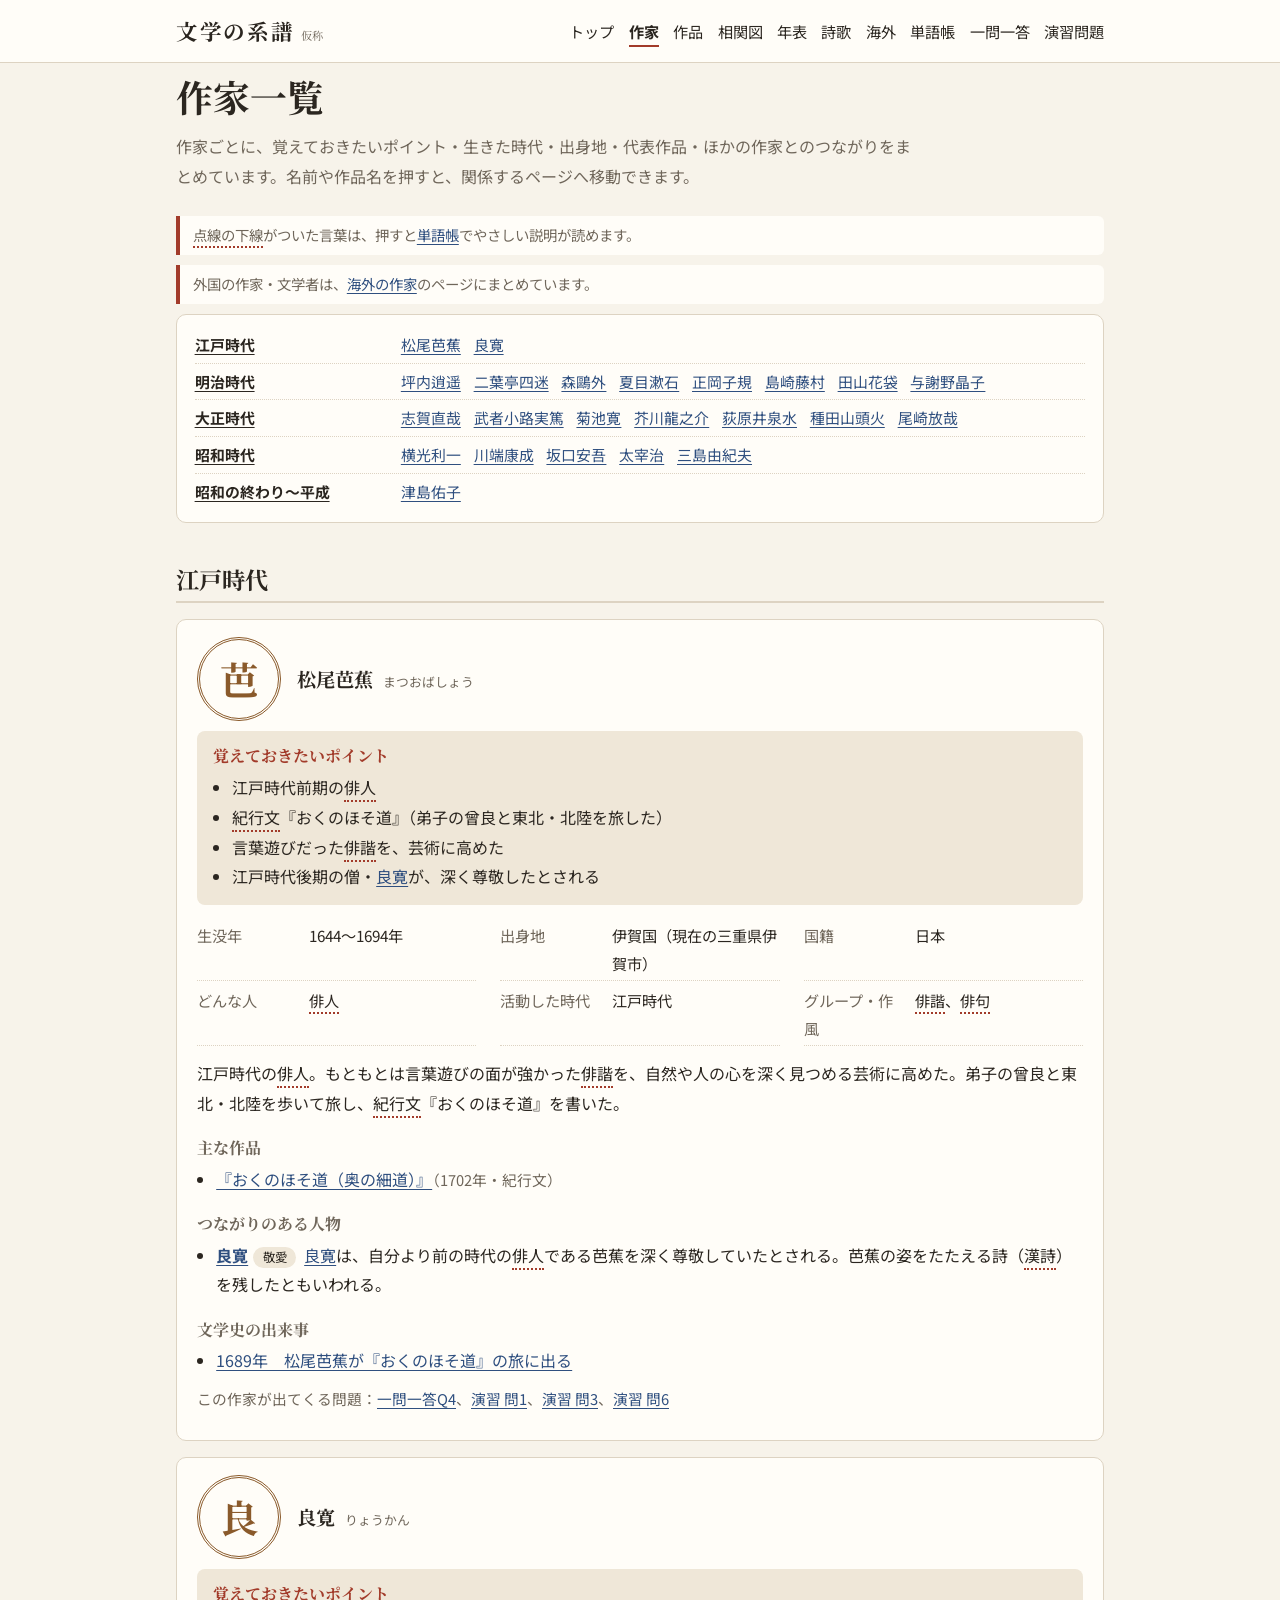
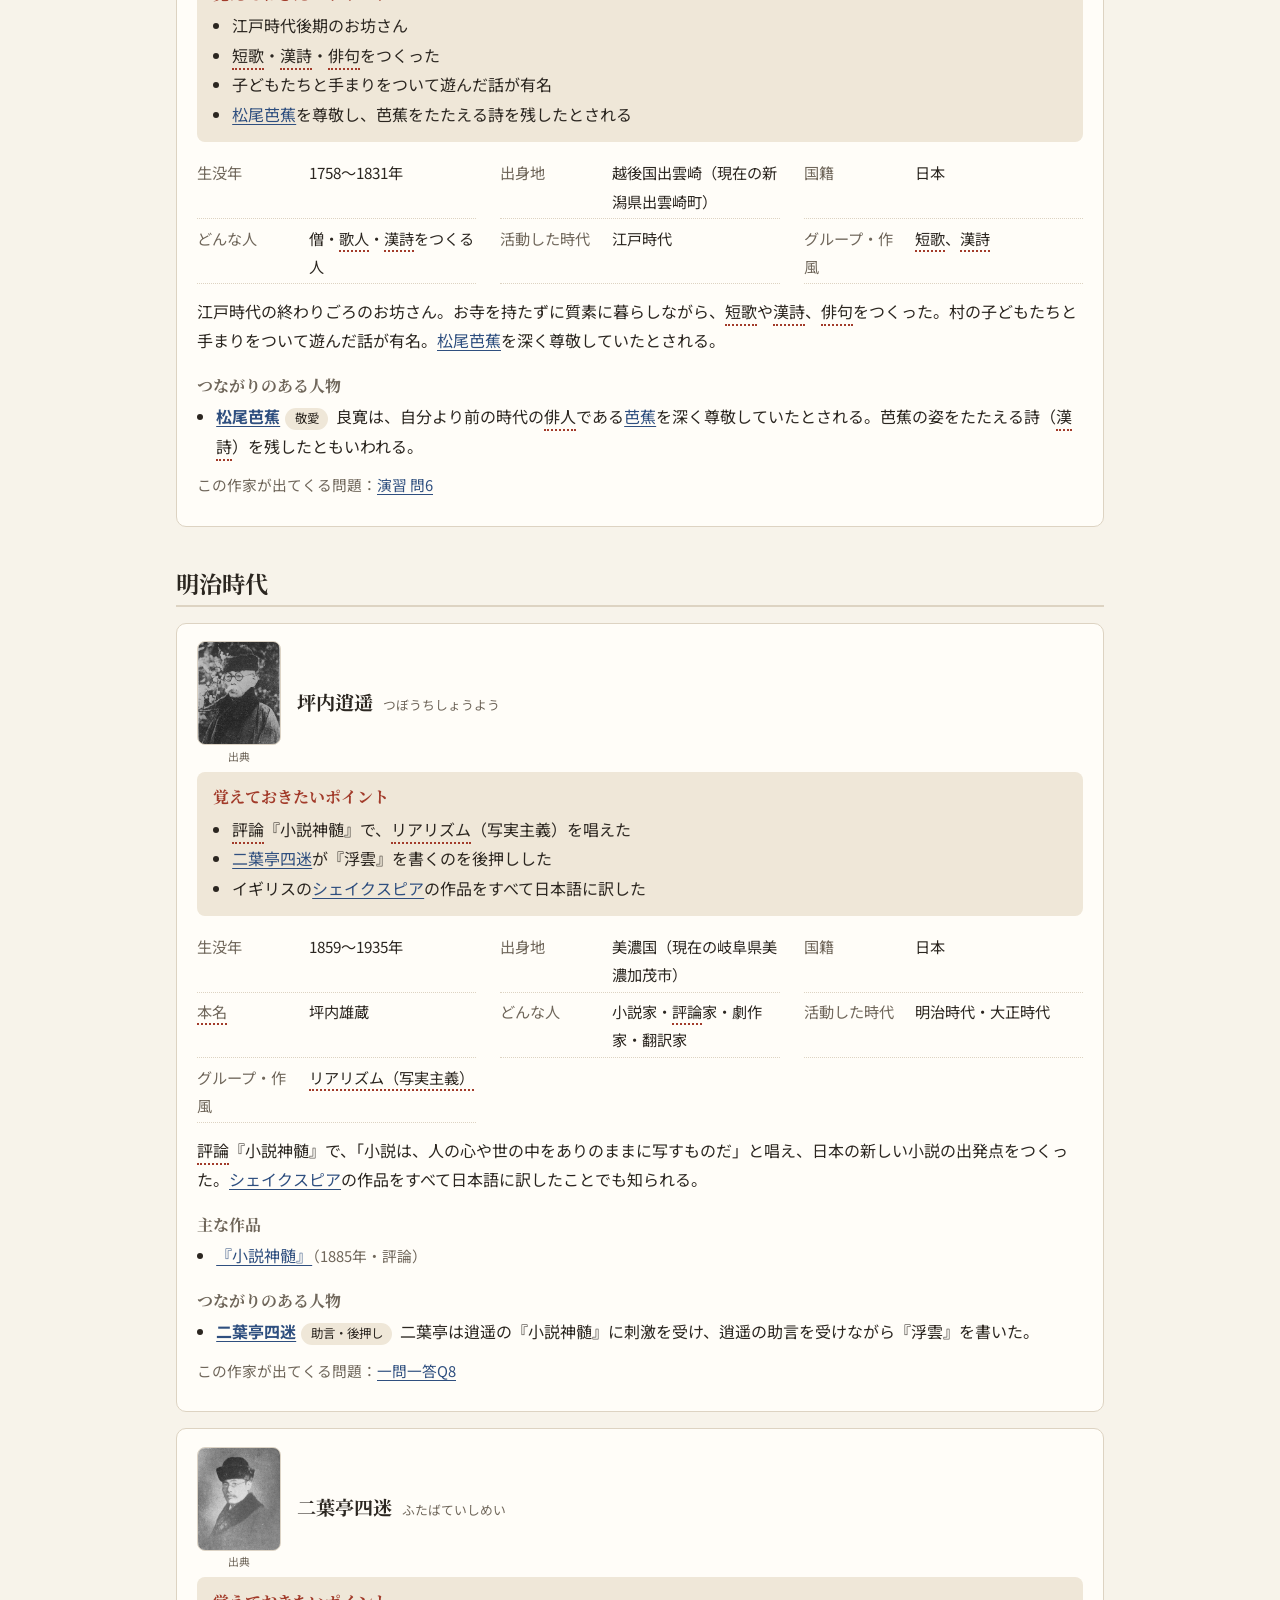
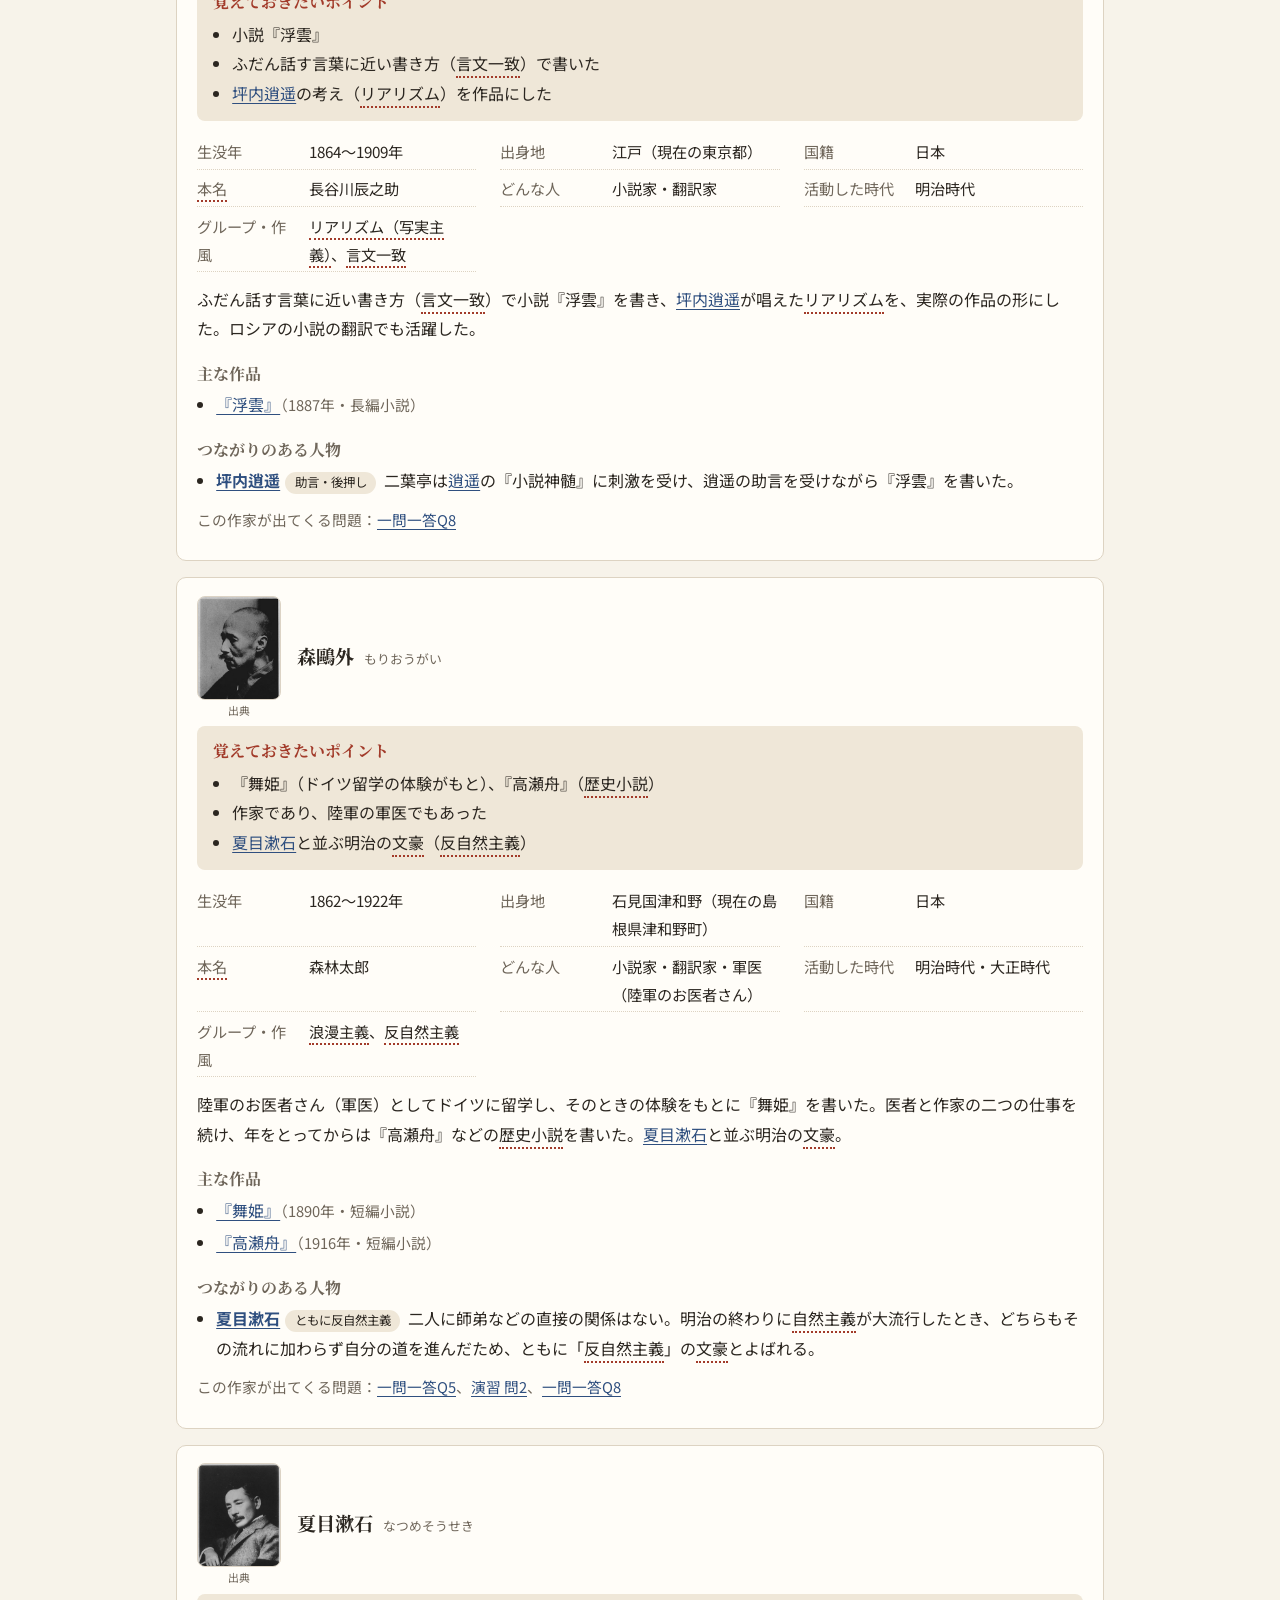
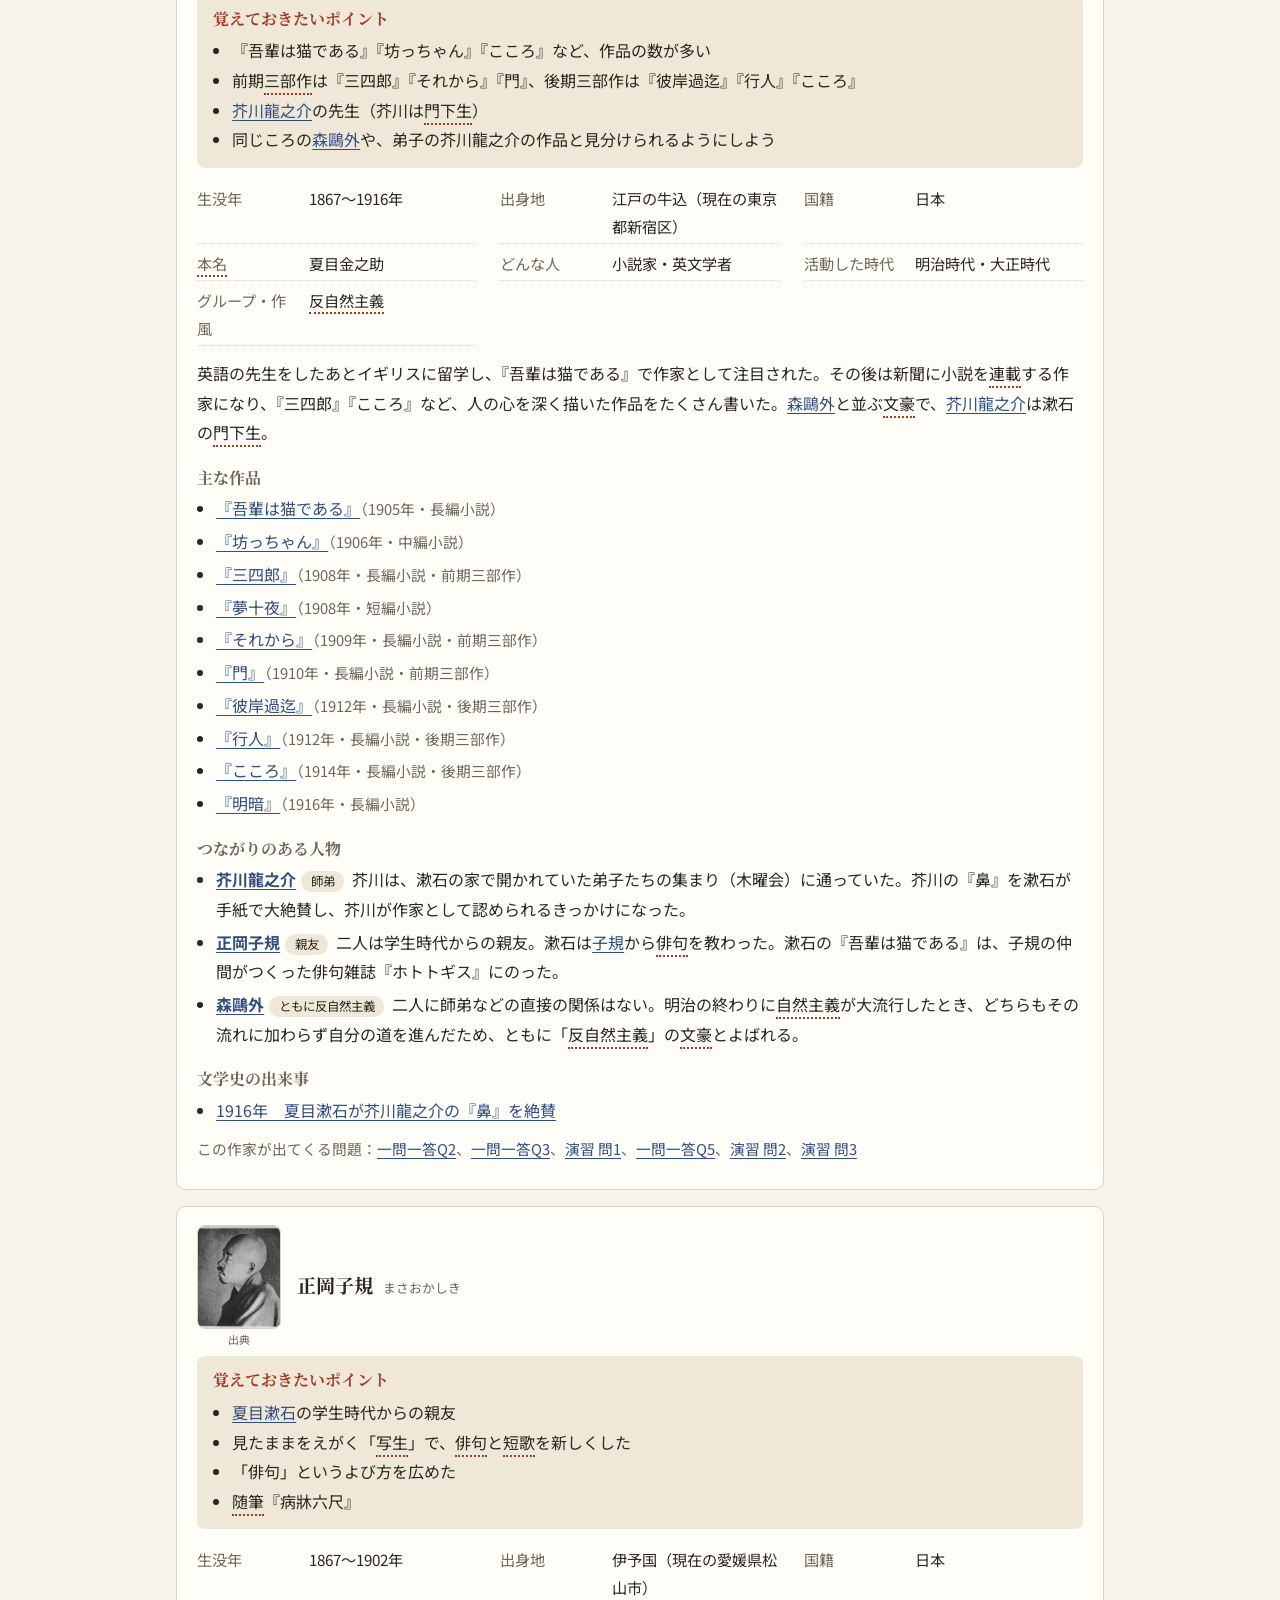
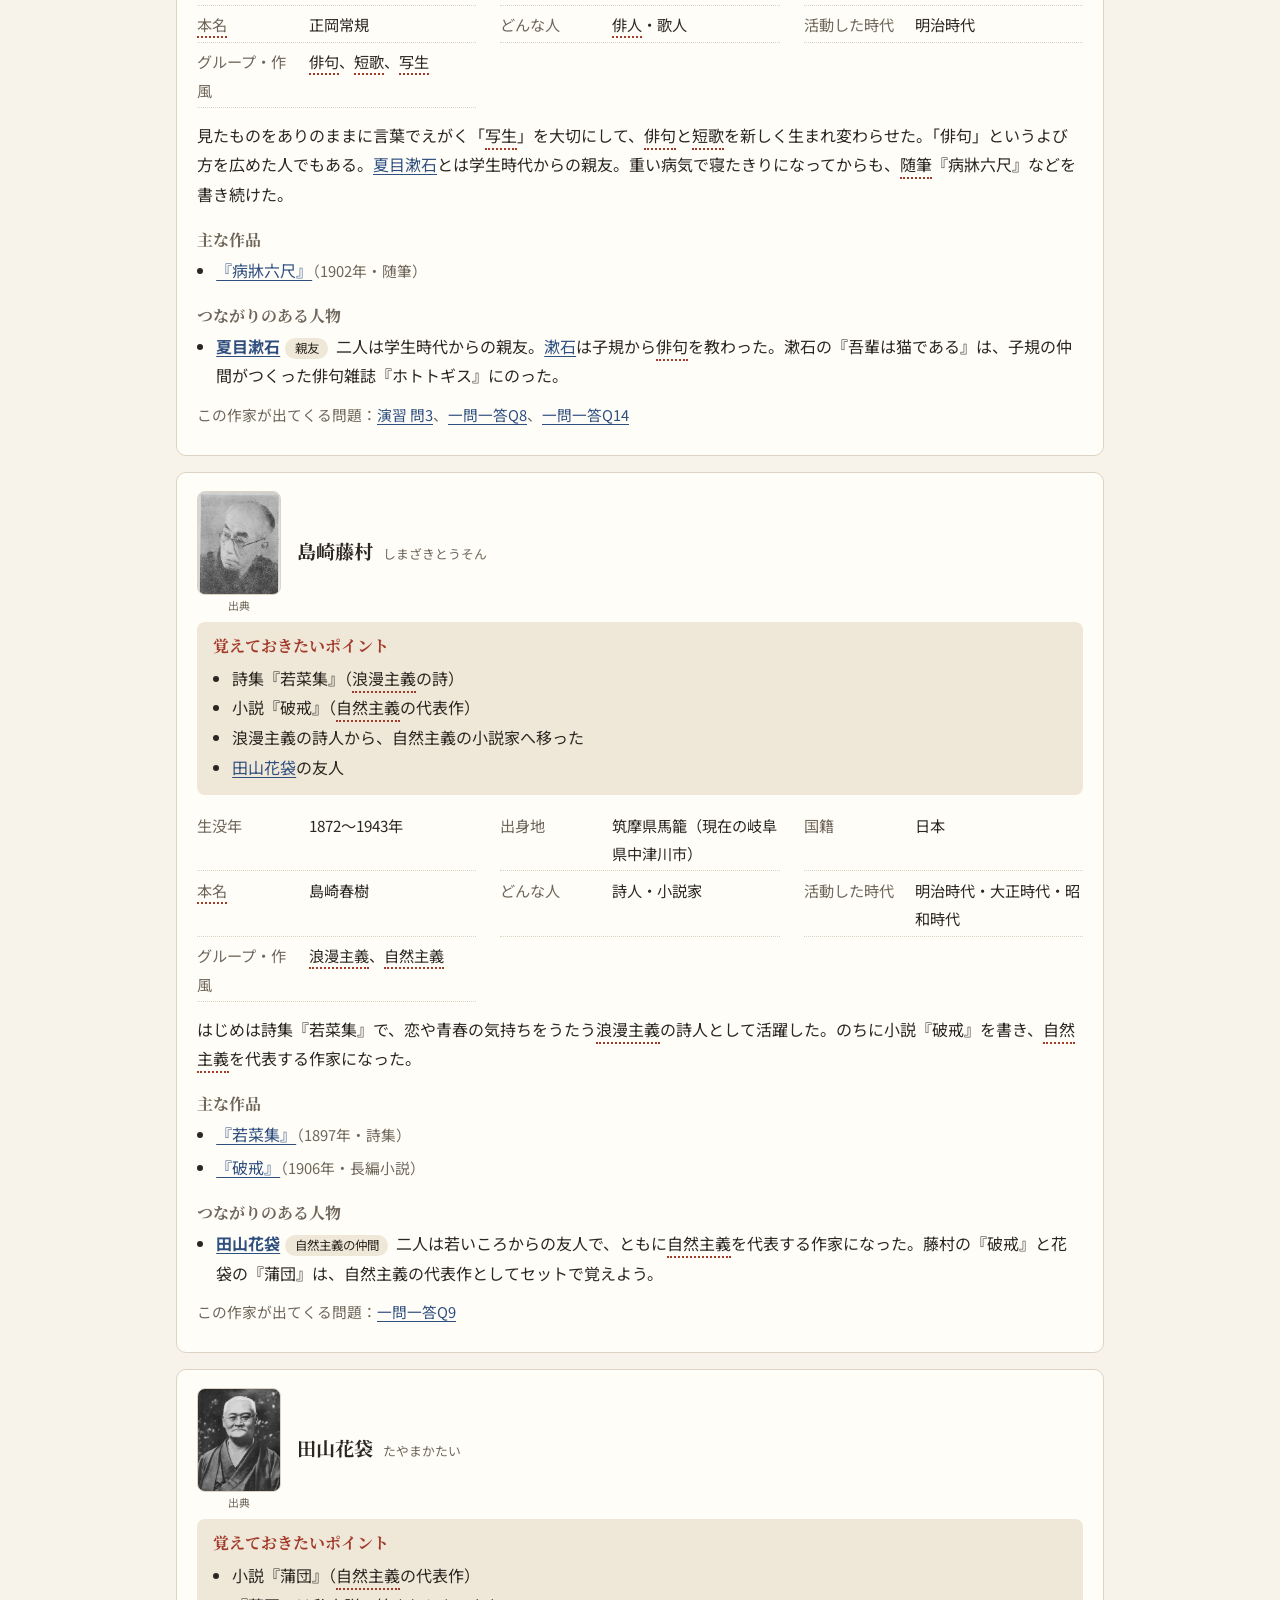
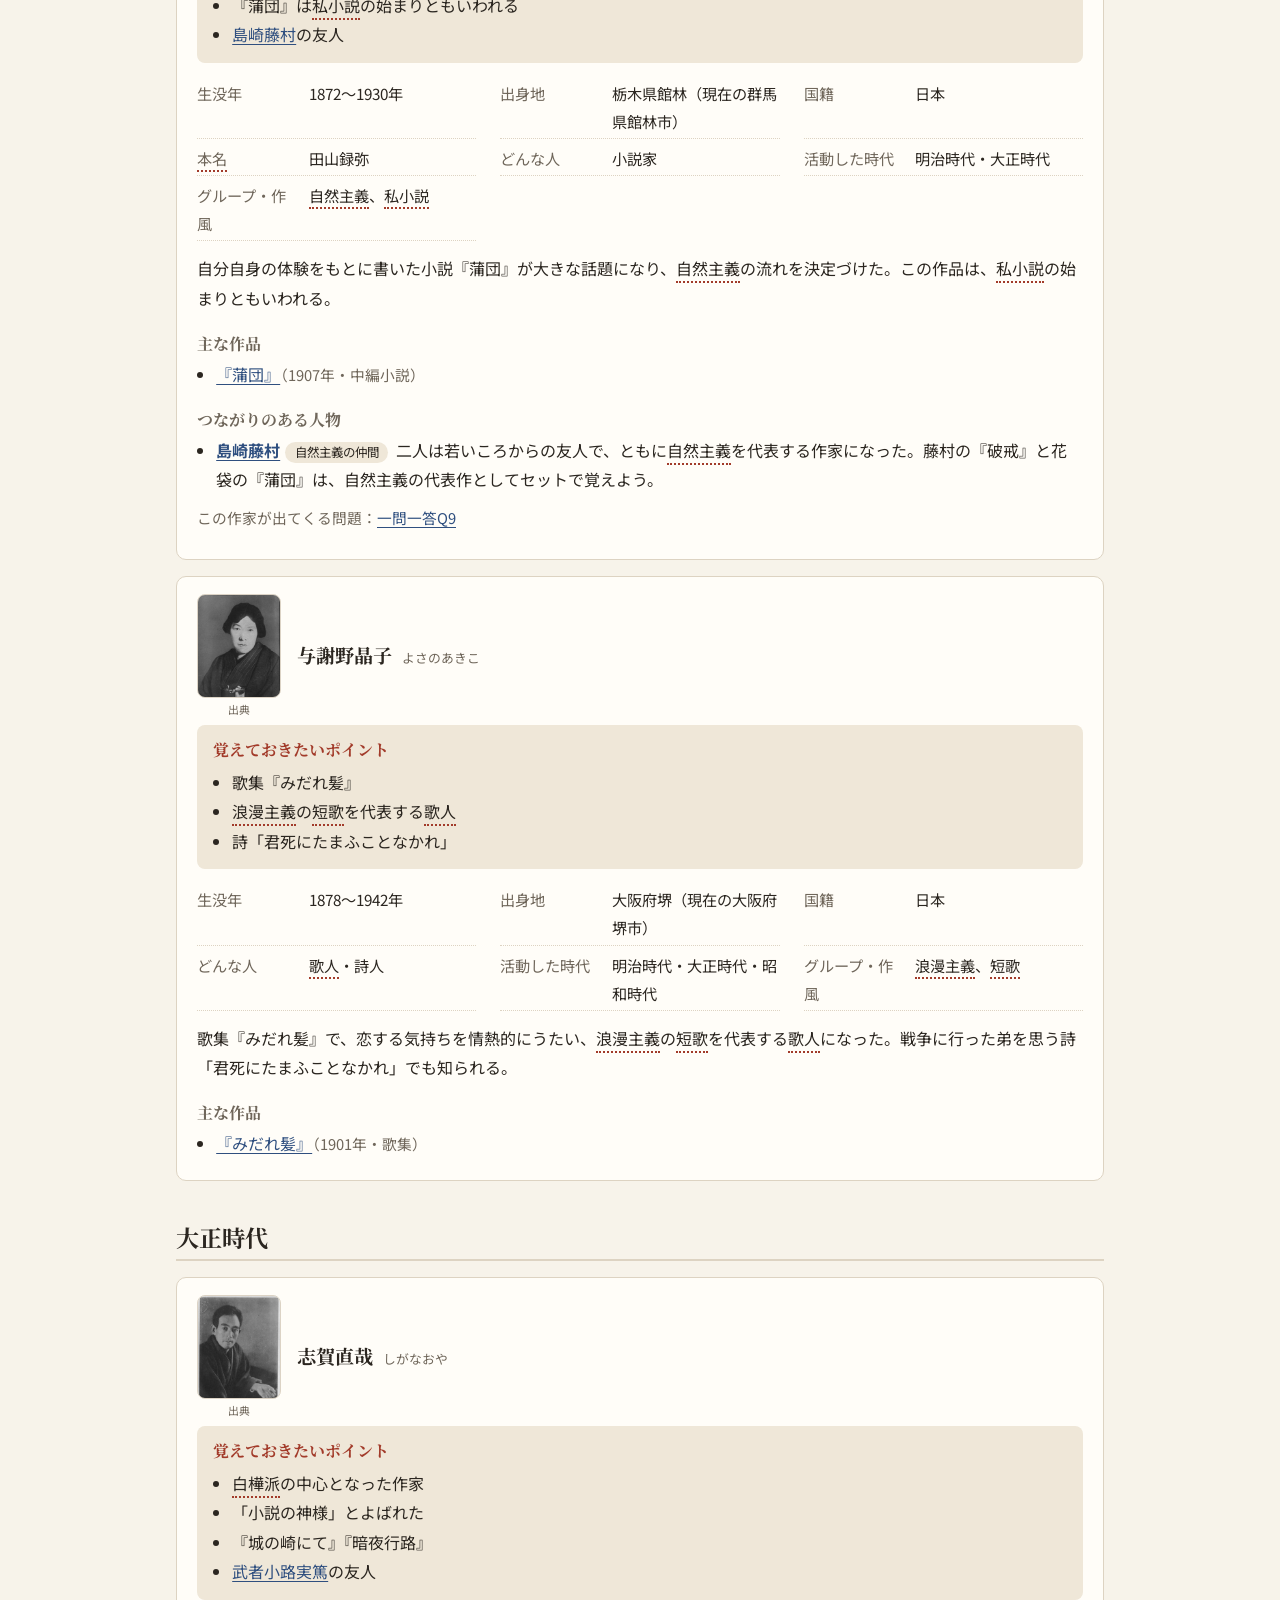
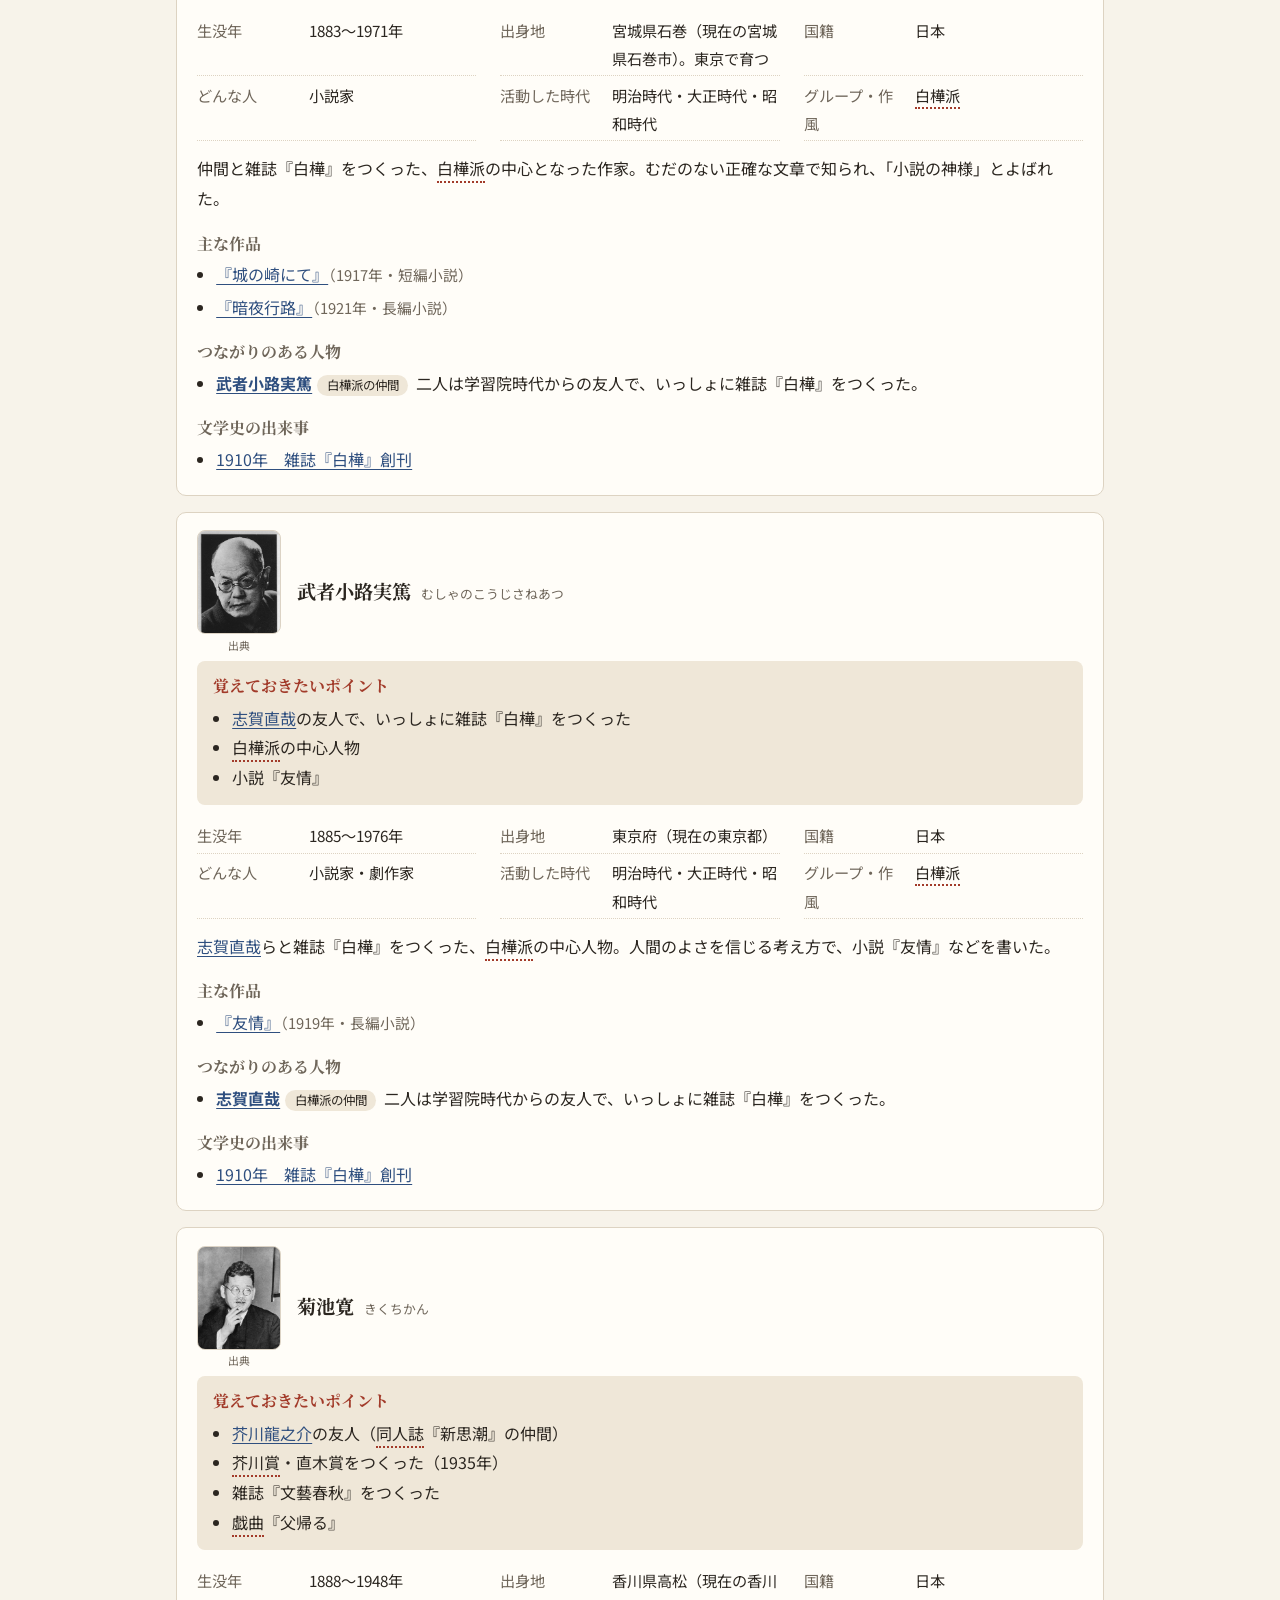
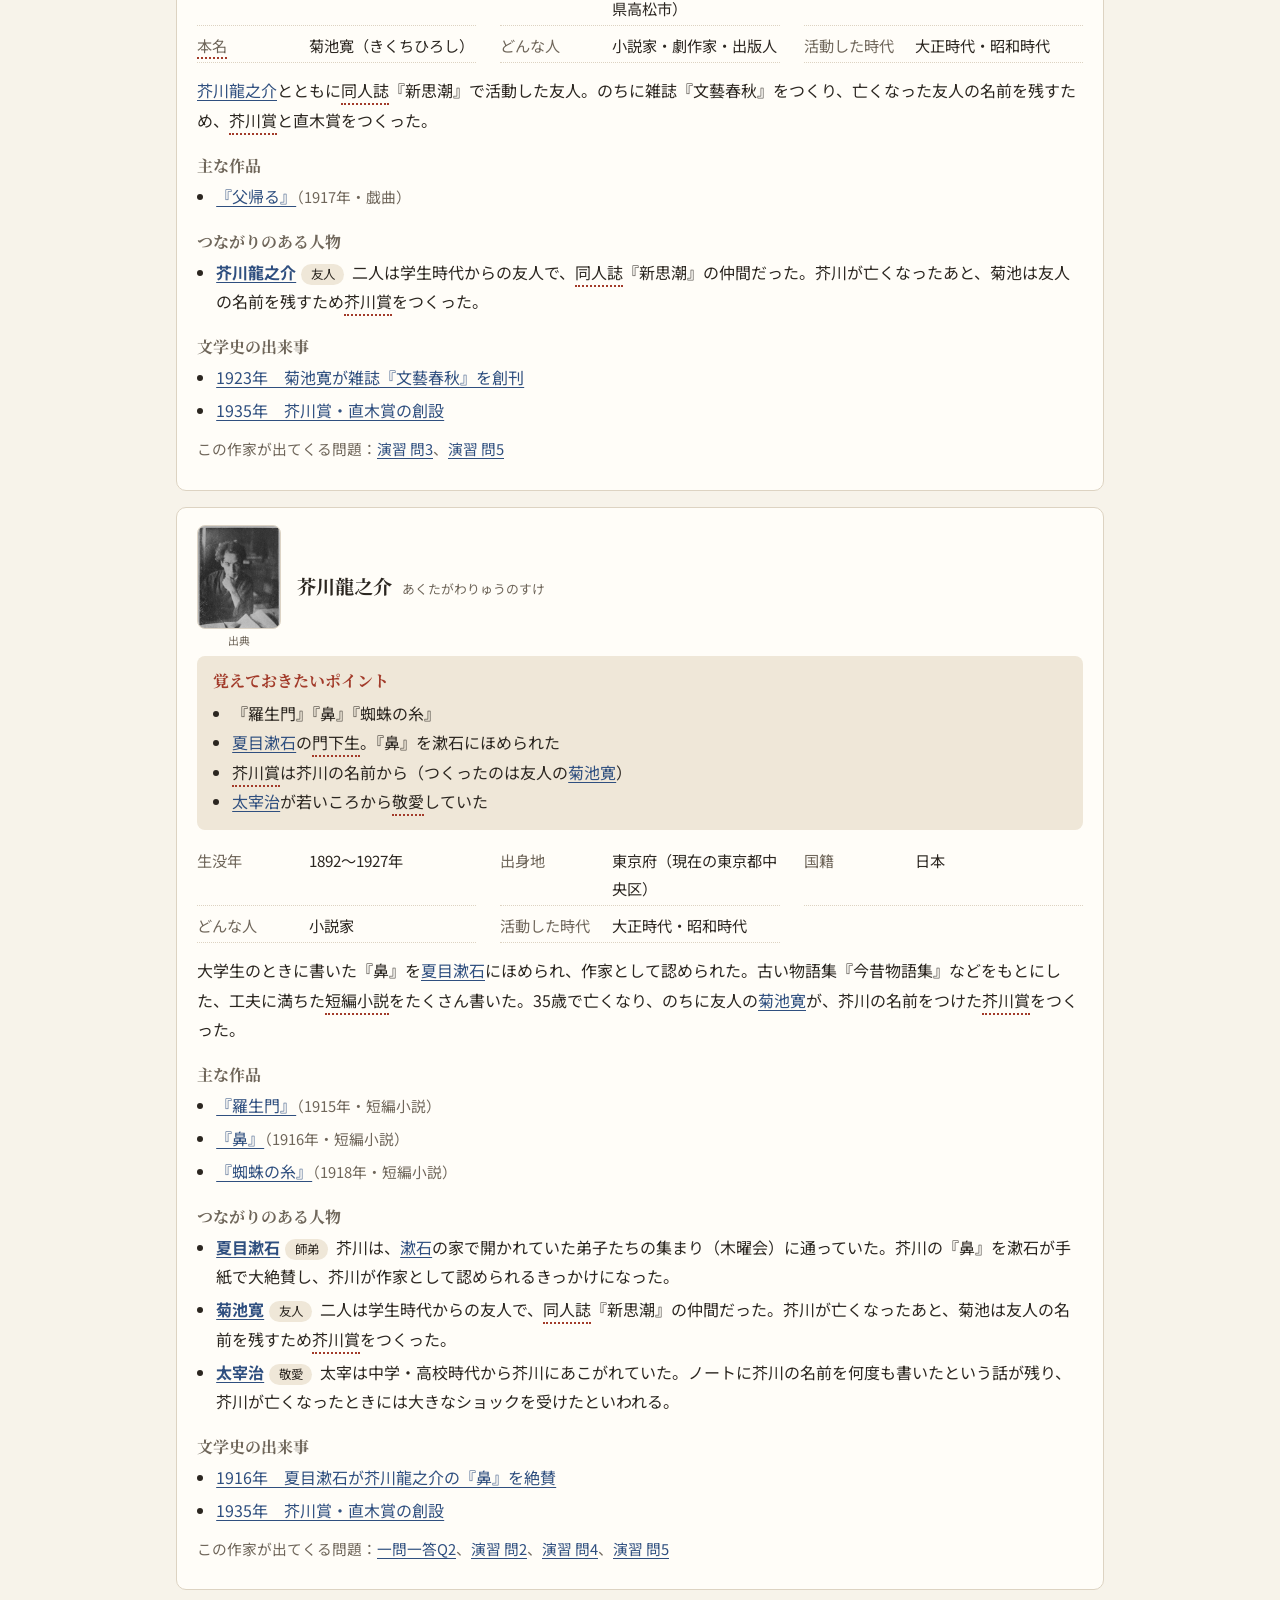
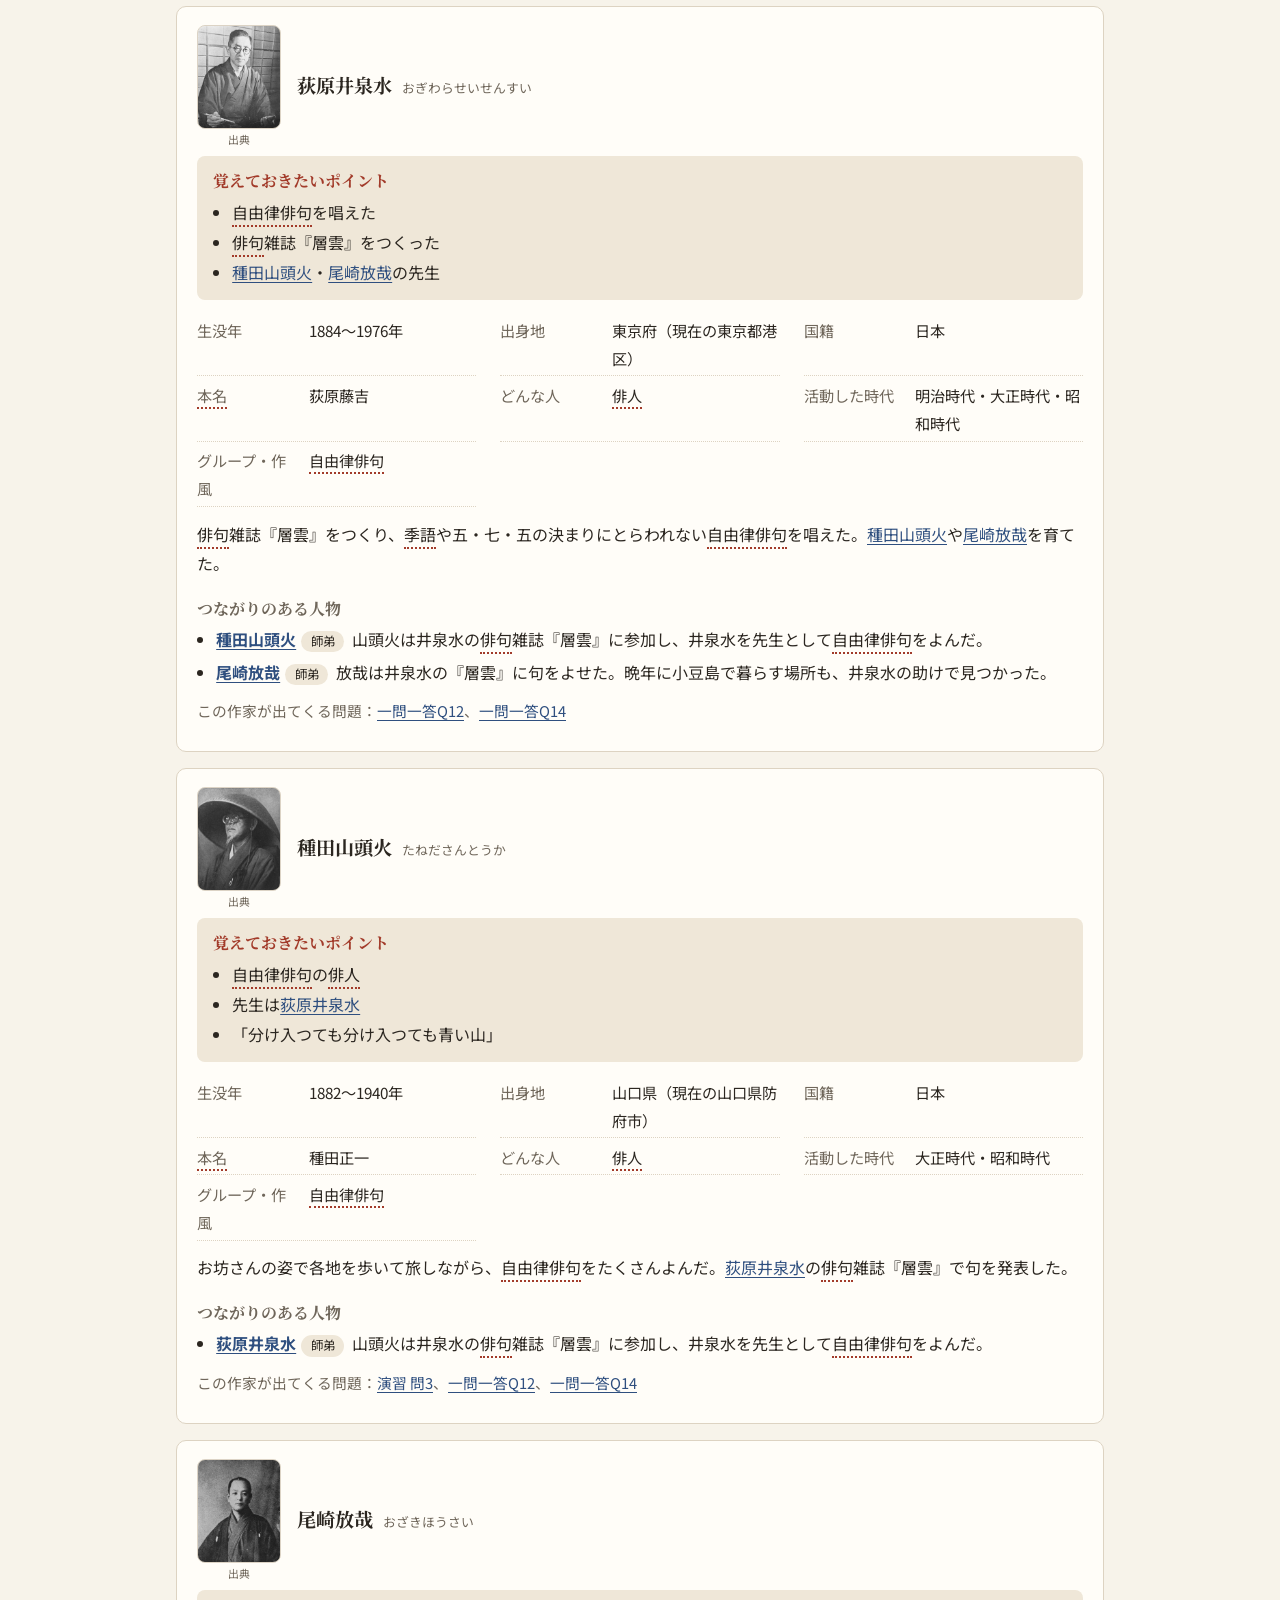
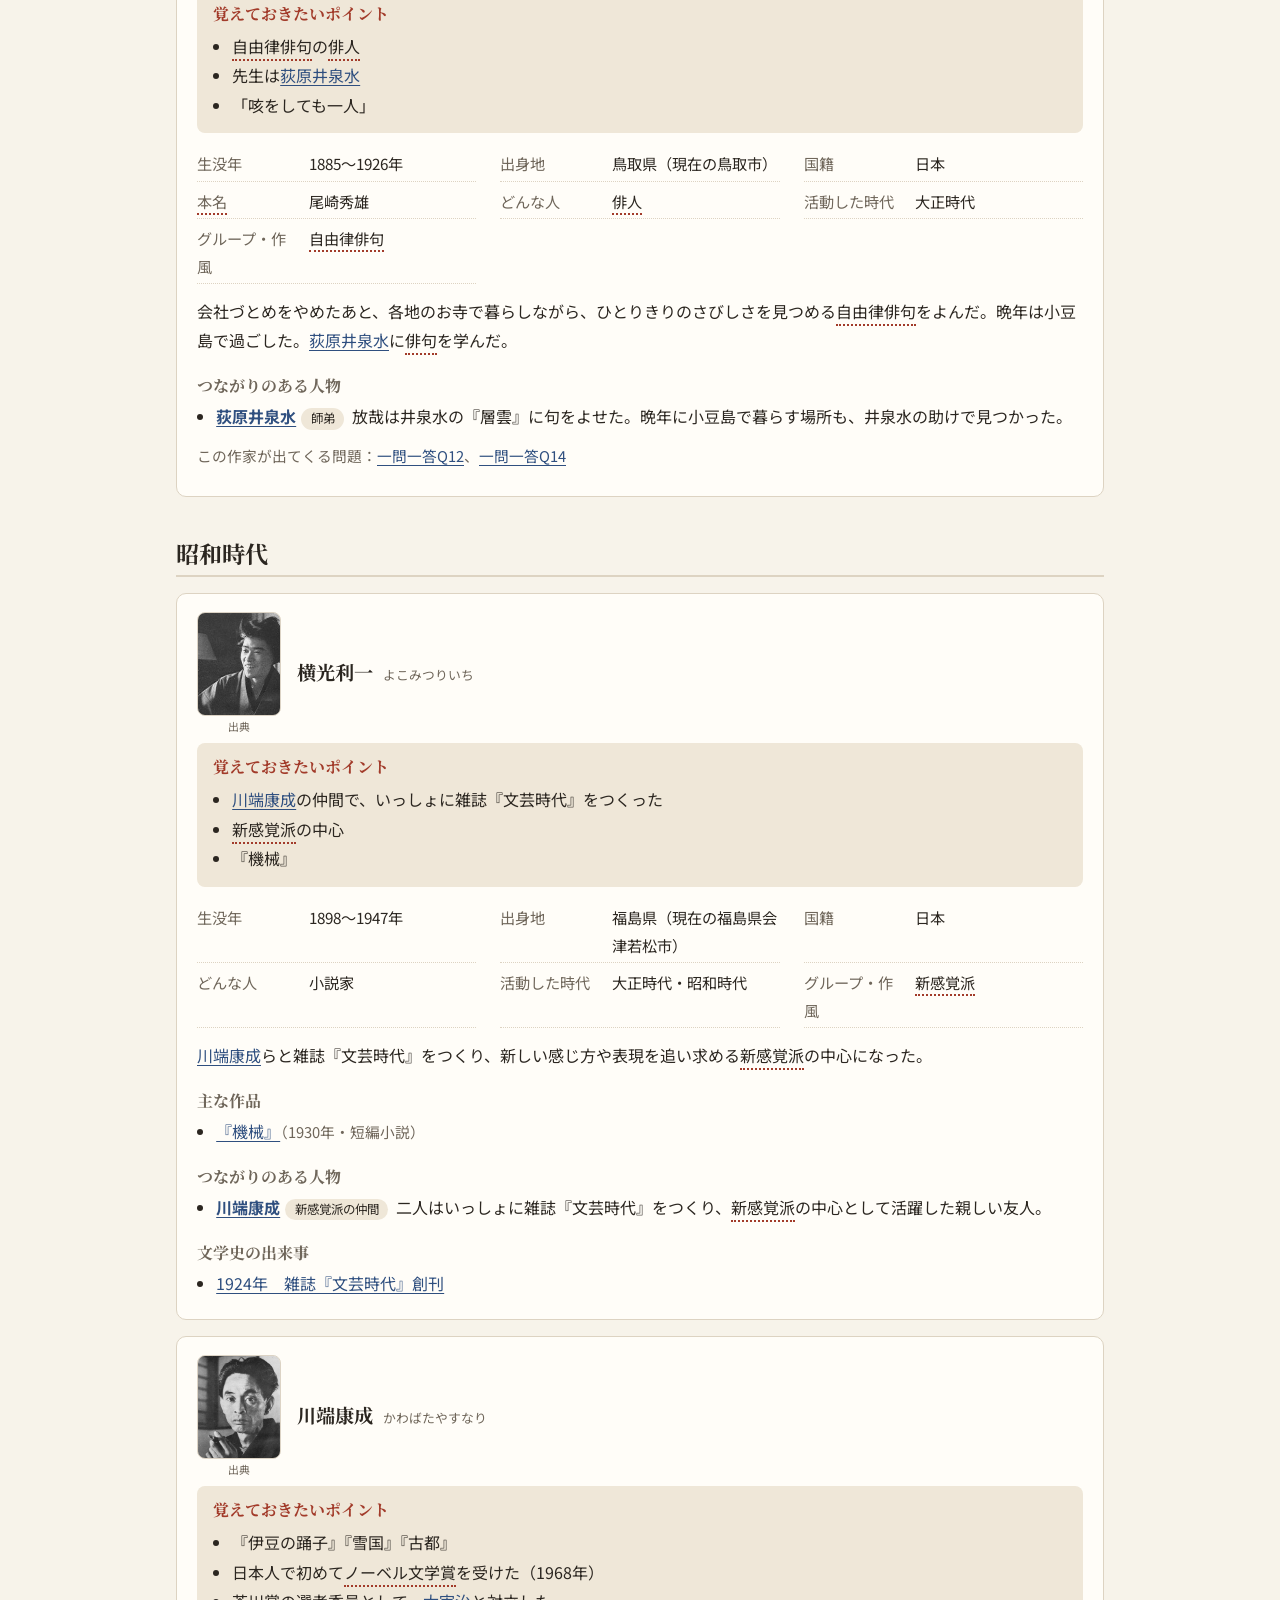
==== authors.html @ 6b3cc9c3 "Add author photos from the NDL portrait archive; tidy glossary cards - Add public-domain portraits f" ====
<!doctype html>
<html lang="ja">
<head>
  <meta charset="utf-8">
  <meta name="viewport" content="width=device-width, initial-scale=1">
  <title>作家一覧｜文学の系譜</title>
  <meta name="description" content="作家の覚えておきたいポイント・代表作品・つながり・エピソードを時代別にまとめた一覧。">
  <link rel="preconnect" href="https://fonts.googleapis.com">
  <link rel="preconnect" href="https://fonts.gstatic.com" crossorigin>
  <link rel="stylesheet" href="https://fonts.googleapis.com/css2?family=Noto+Sans+JP:wght@400;700&family=Noto+Serif+JP:wght@700&display=swap">
  <link rel="stylesheet" href="style.css">
</head>
<body>
  <a class="skip" href="#main">本文へ移動</a>
  <header class="site-header">
    <div class="wrap header-inner">
      <a class="brand" href="index.html">文学の系譜<span class="brand-note">仮称</span></a>
      <nav aria-label="メインメニュー">
        <ul class="nav">
          <li><a href="index.html">トップ</a></li>
          <li><a href="authors.html" aria-current="page">作家</a></li>
          <li><a href="works.html">作品</a></li>
          <li><a href="relations.html">相関図</a></li>
          <li><a href="timeline.html">年表</a></li>
          <li><a href="poetry.html">詩歌</a></li>
          <li><a href="foreign.html">海外</a></li>
          <li><a href="glossary.html">単語帳</a></li>
          <li><a href="ichimon.html">一問一答</a></li>
          <li><a href="quiz.html">演習問題</a></li>
        </ul>
      </nav>
    </div>
  </header>

  <main id="main" class="wrap">
    <div class="page-head">
      <h1>作家一覧</h1>
      <p class="lead">作家ごとに、覚えておきたいポイント・生きた時代・出身地・代表作品・ほかの作家とのつながりをまとめています。名前や作品名を押すと、関係するページへ移動できます。</p>
    </div>
    <p class="hint"><a class="word" href="glossary.html">点線の下線</a>がついた言葉は、押すと<a href="glossary.html">単語帳</a>でやさしい説明が読めます。</p>
    <p class="hint">外国の作家・文学者は、<a href="foreign.html">海外の作家</a>のページにまとめています。</p>

    <nav class="toc" aria-label="時代別の目次">
      <div class="toc-row"><a class="toc-head" href="#g-edo">江戸時代</a><span class="chips"><a href="#matsuo-basho">松尾芭蕉</a> <a href="#ryokan">良寛</a></span></div>
      <div class="toc-row"><a class="toc-head" href="#g-meiji">明治時代</a><span class="chips"><a href="#tsubouchi-shoyo">坪内逍遥</a> <a href="#futabatei-shimei">二葉亭四迷</a> <a href="#mori-ogai">森鷗外</a> <a href="#natsume-soseki">夏目漱石</a> <a href="#masaoka-shiki">正岡子規</a> <a href="#shimazaki-toson">島崎藤村</a> <a href="#tayama-katai">田山花袋</a> <a href="#yosano-akiko">与謝野晶子</a></span></div>
      <div class="toc-row"><a class="toc-head" href="#g-taisho">大正時代</a><span class="chips"><a href="#shiga-naoya">志賀直哉</a> <a href="#musha-no-koji-saneatsu">武者小路実篤</a> <a href="#kikuchi-kan">菊池寛</a> <a href="#akutagawa-ryunosuke">芥川龍之介</a> <a href="#ogiwara-seisensui">荻原井泉水</a> <a href="#taneda-santoka">種田山頭火</a> <a href="#ozaki-hosai">尾崎放哉</a></span></div>
      <div class="toc-row"><a class="toc-head" href="#g-showa">昭和時代</a><span class="chips"><a href="#yokomitsu-riichi">横光利一</a> <a href="#kawabata-yasunari">川端康成</a> <a href="#sakaguchi-ango">坂口安吾</a> <a href="#dazai-osamu">太宰治</a> <a href="#mishima-yukio">三島由紀夫</a></span></div>
      <div class="toc-row"><a class="toc-head" href="#g-modern">昭和の終わり〜平成</a><span class="chips"><a href="#tsushima-yuko">津島佑子</a></span></div>
    </nav>

    <section class="group" aria-labelledby="g-edo">
      <h2 id="g-edo">江戸時代</h2>

      <article class="card person" id="matsuo-basho">
        <div class="person-head">
          <div class="portrait mono mono-edo" aria-hidden="true"><span>芭</span></div>
          <h3>松尾芭蕉<span class="kana">まつおばしょう</span></h3>
        </div>
        <div class="points">
          <p class="points-title">覚えておきたいポイント</p>
          <ul>
            <li>江戸時代前期の<a class="word" href="glossary.html#term-haijin">俳人</a></li>
            <li><a class="word" href="glossary.html#term-kikobun">紀行文</a>『おくのほそ道』（弟子の曾良と東北・北陸を旅した）</li>
            <li>言葉遊びだった<a class="word" href="glossary.html#term-haikai">俳諧</a>を、芸術に高めた</li>
            <li>江戸時代後期の僧・<a class="person" href="authors.html#ryokan">良寛</a>が、深く尊敬したとされる</li>
          </ul>
        </div>
        <dl class="facts">
          <div><dt>生没年</dt><dd>1644〜1694年</dd></div>
          <div><dt>出身地</dt><dd>伊賀国（現在の三重県伊賀市）</dd></div>
          <div><dt>国籍</dt><dd>日本</dd></div>
          <div><dt>どんな人</dt><dd><a class="word" href="glossary.html#term-haijin">俳人</a></dd></div>
          <div><dt>活動した時代</dt><dd>江戸時代</dd></div>
          <div><dt>グループ・作風</dt><dd><a class="word" href="glossary.html#term-haikai">俳諧</a>、<a class="word" href="glossary.html#term-haiku">俳句</a></dd></div>
        </dl>
        <p>江戸時代の<a class="word" href="glossary.html#term-haijin">俳人</a>。もともとは言葉遊びの面が強かった<a class="word" href="glossary.html#term-haikai">俳諧</a>を、自然や人の心を深く見つめる芸術に高めた。弟子の曾良と東北・北陸を歩いて旅し、<a class="word" href="glossary.html#term-kikobun">紀行文</a>『おくのほそ道』を書いた。</p>
        <h4>主な作品</h4>
        <ul class="list">
          <li><a href="works.html#oku-no-hosomichi">『おくのほそ道（奥の細道）』</a><span class="muted">（1702年・紀行文）</span></li>
        </ul>
        <h4>つながりのある人物</h4>
        <ul class="list rel-list">
          <li><strong><a href="authors.html#ryokan">良寛</a></strong><span class="tag">敬愛</span><a class="person" href="authors.html#ryokan">良寛</a>は、自分より前の時代の<a class="word" href="glossary.html#term-haijin">俳人</a>である芭蕉を深く尊敬していたとされる。芭蕉の姿をたたえる詩（<a class="word" href="glossary.html#term-kanshi">漢詩</a>）を残したともいわれる。</li>
        </ul>
        <h4>文学史の出来事</h4>
        <ul class="list">
          <li><a href="timeline.html#ev-1689-oku-no-hosomichi-journey">1689年　松尾芭蕉が『おくのほそ道』の旅に出る</a></li>
        </ul>
        <p class="related">この作家が出てくる問題：<a href="ichimon.html#q-0004">一問一答Q4</a>、<a href="quiz.html#q-0005">演習 問1</a>、<a href="quiz.html#q-0017">演習 問3</a>、<a href="quiz.html#q-0016">演習 問6</a></p>
      </article>

      <article class="card person" id="ryokan">
        <!-- 要確認: 芭蕉を尊敬し、芭蕉をたたえる漢詩（賛）を残したとされる点の出典を確認する。 -->
        <div class="person-head">
          <div class="portrait mono mono-edo" aria-hidden="true"><span>良</span></div>
          <h3>良寛<span class="kana">りょうかん</span></h3>
        </div>
        <div class="points">
          <p class="points-title">覚えておきたいポイント</p>
          <ul>
            <li>江戸時代後期のお坊さん</li>
            <li><a class="word" href="glossary.html#term-tanka">短歌</a>・<a class="word" href="glossary.html#term-kanshi">漢詩</a>・<a class="word" href="glossary.html#term-haiku">俳句</a>をつくった</li>
            <li>子どもたちと手まりをついて遊んだ話が有名</li>
            <li><a class="person" href="authors.html#matsuo-basho">松尾芭蕉</a>を尊敬し、芭蕉をたたえる詩を残したとされる</li>
          </ul>
        </div>
        <dl class="facts">
          <div><dt>生没年</dt><dd>1758〜1831年</dd></div>
          <div><dt>出身地</dt><dd>越後国出雲崎（現在の新潟県出雲崎町）</dd></div>
          <div><dt>国籍</dt><dd>日本</dd></div>
          <div><dt>どんな人</dt><dd>僧・<a class="word" href="glossary.html#term-haijin">歌人</a>・<a class="word" href="glossary.html#term-kanshi">漢詩</a>をつくる人</dd></div>
          <div><dt>活動した時代</dt><dd>江戸時代</dd></div>
          <div><dt>グループ・作風</dt><dd><a class="word" href="glossary.html#term-tanka">短歌</a>、<a class="word" href="glossary.html#term-kanshi">漢詩</a></dd></div>
        </dl>
        <p>江戸時代の終わりごろのお坊さん。お寺を持たずに質素に暮らしながら、<a class="word" href="glossary.html#term-tanka">短歌</a>や<a class="word" href="glossary.html#term-kanshi">漢詩</a>、<a class="word" href="glossary.html#term-haiku">俳句</a>をつくった。村の子どもたちと手まりをついて遊んだ話が有名。<a class="person" href="authors.html#matsuo-basho">松尾芭蕉</a>を深く尊敬していたとされる。</p>
        <h4>つながりのある人物</h4>
        <ul class="list rel-list">
          <li><strong><a href="authors.html#matsuo-basho">松尾芭蕉</a></strong><span class="tag">敬愛</span>良寛は、自分より前の時代の<a class="word" href="glossary.html#term-haijin">俳人</a>である<a class="person" href="authors.html#matsuo-basho">芭蕉</a>を深く尊敬していたとされる。芭蕉の姿をたたえる詩（<a class="word" href="glossary.html#term-kanshi">漢詩</a>）を残したともいわれる。</li>
        </ul>
        <p class="related">この作家が出てくる問題：<a href="quiz.html#q-0016">演習 問6</a></p>
      </article>
    </section>

    <section class="group" aria-labelledby="g-meiji">
      <h2 id="g-meiji">明治時代</h2>

      <article class="card person" id="tsubouchi-shoyo">
        <div class="person-head">
          <figure class="portrait"><img src="images/authors/tsubouchi-shoyo.jpg" alt="坪内逍遥の写真" width="240" height="334" loading="lazy"><figcaption><a href="#photo-credits">出典</a></figcaption></figure>
          <h3>坪内逍遥<span class="kana">つぼうちしょうよう</span></h3>
        </div>
        <div class="points">
          <p class="points-title">覚えておきたいポイント</p>
          <ul>
            <li><a class="word" href="glossary.html#term-hyoron">評論</a>『小説神髄』で、<a class="word" href="glossary.html#term-realism">リアリズム</a>（写実主義）を唱えた</li>
            <li><a class="person" href="authors.html#futabatei-shimei">二葉亭四迷</a>が『浮雲』を書くのを後押しした</li>
            <li>イギリスの<a class="person" href="foreign.html#f-shakespeare">シェイクスピア</a>の作品をすべて日本語に訳した</li>
          </ul>
        </div>
        <dl class="facts">
          <div><dt>生没年</dt><dd>1859〜1935年</dd></div>
          <div><dt>出身地</dt><dd>美濃国（現在の岐阜県美濃加茂市）</dd></div>
          <div><dt>国籍</dt><dd>日本</dd></div>
          <div><dt><a class="word" href="glossary.html#term-penname">本名</a></dt><dd>坪内雄蔵</dd></div>
          <div><dt>どんな人</dt><dd>小説家・<a class="word" href="glossary.html#term-hyoron">評論</a>家・劇作家・翻訳家</dd></div>
          <div><dt>活動した時代</dt><dd>明治時代・大正時代</dd></div>
          <div><dt>グループ・作風</dt><dd><a class="word" href="glossary.html#term-realism">リアリズム（写実主義）</a></dd></div>
        </dl>
        <p><a class="word" href="glossary.html#term-hyoron">評論</a>『小説神髄』で、「小説は、人の心や世の中をありのままに写すものだ」と唱え、日本の新しい小説の出発点をつくった。<a class="person" href="foreign.html#f-shakespeare">シェイクスピア</a>の作品をすべて日本語に訳したことでも知られる。</p>
        <h4>主な作品</h4>
        <ul class="list">
          <li><a href="works.html#shosetsu-shinzui">『小説神髄』</a><span class="muted">（1885年・評論）</span></li>
        </ul>
        <h4>つながりのある人物</h4>
        <ul class="list rel-list">
          <li><strong><a href="authors.html#futabatei-shimei">二葉亭四迷</a></strong><span class="tag">助言・後押し</span>二葉亭は逍遥の『小説神髄』に刺激を受け、逍遥の助言を受けながら『浮雲』を書いた。</li>
        </ul>
        <p class="related">この作家が出てくる問題：<a href="ichimon.html#q-0018">一問一答Q8</a></p>
      </article>

      <article class="card person" id="futabatei-shimei">
        <div class="person-head">
          <figure class="portrait"><img src="images/authors/futabatei-shimei.jpg" alt="二葉亭四迷の写真" width="240" height="311" loading="lazy"><figcaption><a href="#photo-credits">出典</a></figcaption></figure>
          <h3>二葉亭四迷<span class="kana">ふたばていしめい</span></h3>
        </div>
        <div class="points">
          <p class="points-title">覚えておきたいポイント</p>
          <ul>
            <li>小説『浮雲』</li>
            <li>ふだん話す言葉に近い書き方（<a class="word" href="glossary.html#term-genbun">言文一致</a>）で書いた</li>
            <li><a class="person" href="authors.html#tsubouchi-shoyo">坪内逍遥</a>の考え（<a class="word" href="glossary.html#term-realism">リアリズム</a>）を作品にした</li>
          </ul>
        </div>
        <dl class="facts">
          <div><dt>生没年</dt><dd>1864〜1909年</dd></div>
          <div><dt>出身地</dt><dd>江戸（現在の東京都）</dd></div>
          <div><dt>国籍</dt><dd>日本</dd></div>
          <div><dt><a class="word" href="glossary.html#term-penname">本名</a></dt><dd>長谷川辰之助</dd></div>
          <div><dt>どんな人</dt><dd>小説家・翻訳家</dd></div>
          <div><dt>活動した時代</dt><dd>明治時代</dd></div>
          <div><dt>グループ・作風</dt><dd><a class="word" href="glossary.html#term-realism">リアリズム（写実主義）</a>、<a class="word" href="glossary.html#term-genbun">言文一致</a></dd></div>
        </dl>
        <p>ふだん話す言葉に近い書き方（<a class="word" href="glossary.html#term-genbun">言文一致</a>）で小説『浮雲』を書き、<a class="person" href="authors.html#tsubouchi-shoyo">坪内逍遥</a>が唱えた<a class="word" href="glossary.html#term-realism">リアリズム</a>を、実際の作品の形にした。ロシアの小説の翻訳でも活躍した。</p>
        <h4>主な作品</h4>
        <ul class="list">
          <li><a href="works.html#ukigumo">『浮雲』</a><span class="muted">（1887年・長編小説）</span></li>
        </ul>
        <h4>つながりのある人物</h4>
        <ul class="list rel-list">
          <li><strong><a href="authors.html#tsubouchi-shoyo">坪内逍遥</a></strong><span class="tag">助言・後押し</span>二葉亭は<a class="person" href="authors.html#tsubouchi-shoyo">逍遥</a>の『小説神髄』に刺激を受け、逍遥の助言を受けながら『浮雲』を書いた。</li>
        </ul>
        <p class="related">この作家が出てくる問題：<a href="ichimon.html#q-0018">一問一答Q8</a></p>
      </article>

      <article class="card person" id="mori-ogai">
        <div class="person-head">
          <figure class="portrait"><img src="images/authors/mori-ogai.jpg" alt="森鷗外の写真" width="240" height="344" loading="lazy"><figcaption><a href="#photo-credits">出典</a></figcaption></figure>
          <h3>森鷗外<span class="kana">もりおうがい</span></h3>
        </div>
        <div class="points">
          <p class="points-title">覚えておきたいポイント</p>
          <ul>
            <li>『舞姫』（ドイツ留学の体験がもと）、『高瀬舟』（<a class="word" href="glossary.html#term-rekishi">歴史小説</a>）</li>
            <li>作家であり、陸軍の軍医でもあった</li>
            <li><a class="person" href="authors.html#natsume-soseki">夏目漱石</a>と並ぶ明治の<a class="word" href="glossary.html#term-bungo">文豪</a>（<a class="word" href="glossary.html#term-anti-naturalism">反自然主義</a>）</li>
          </ul>
        </div>
        <dl class="facts">
          <div><dt>生没年</dt><dd>1862〜1922年</dd></div>
          <div><dt>出身地</dt><dd>石見国津和野（現在の島根県津和野町）</dd></div>
          <div><dt>国籍</dt><dd>日本</dd></div>
          <div><dt><a class="word" href="glossary.html#term-penname">本名</a></dt><dd>森林太郎</dd></div>
          <div><dt>どんな人</dt><dd>小説家・翻訳家・軍医（陸軍のお医者さん）</dd></div>
          <div><dt>活動した時代</dt><dd>明治時代・大正時代</dd></div>
          <div><dt>グループ・作風</dt><dd><a class="word" href="glossary.html#term-romanticism">浪漫主義</a>、<a class="word" href="glossary.html#term-anti-naturalism">反自然主義</a></dd></div>
        </dl>
        <p>陸軍のお医者さん（軍医）としてドイツに留学し、そのときの体験をもとに『舞姫』を書いた。医者と作家の二つの仕事を続け、年をとってからは『高瀬舟』などの<a class="word" href="glossary.html#term-rekishi">歴史小説</a>を書いた。<a class="person" href="authors.html#natsume-soseki">夏目漱石</a>と並ぶ明治の<a class="word" href="glossary.html#term-bungo">文豪</a>。</p>
        <h4>主な作品</h4>
        <ul class="list">
          <li><a href="works.html#maihime">『舞姫』</a><span class="muted">（1890年・短編小説）</span></li>
          <li><a href="works.html#takasebune">『高瀬舟』</a><span class="muted">（1916年・短編小説）</span></li>
        </ul>
        <h4>つながりのある人物</h4>
        <ul class="list rel-list">
          <li><strong><a href="authors.html#natsume-soseki">夏目漱石</a></strong><span class="tag">ともに反自然主義</span>二人に師弟などの直接の関係はない。明治の終わりに<a class="word" href="glossary.html#term-naturalism">自然主義</a>が大流行したとき、どちらもその流れに加わらず自分の道を進んだため、ともに「<a class="word" href="glossary.html#term-anti-naturalism">反自然主義</a>」の<a class="word" href="glossary.html#term-bungo">文豪</a>とよばれる。</li>
        </ul>
        <p class="related">この作家が出てくる問題：<a href="ichimon.html#q-0006">一問一答Q5</a>、<a href="quiz.html#q-0008">演習 問2</a>、<a href="ichimon.html#q-0018">一問一答Q8</a></p>
      </article>

      <article class="card person" id="natsume-soseki">
        <div class="person-head">
          <figure class="portrait"><img src="images/authors/natsume-soseki.jpg" alt="夏目漱石の写真" width="240" height="350" loading="lazy"><figcaption><a href="#photo-credits">出典</a></figcaption></figure>
          <h3>夏目漱石<span class="kana">なつめそうせき</span></h3>
        </div>
        <div class="points">
          <p class="points-title">覚えておきたいポイント</p>
          <ul>
            <li>『吾輩は猫である』『坊っちゃん』『こころ』など、作品の数が多い</li>
            <li>前期<a class="word" href="glossary.html#term-sanbusaku">三部作</a>は『三四郎』『それから』『門』、後期三部作は『彼岸過迄』『行人』『こころ』</li>
            <li><a class="person" href="authors.html#akutagawa-ryunosuke">芥川龍之介</a>の先生（芥川は<a class="word" href="glossary.html#term-monkasei">門下生</a>）</li>
            <li>同じころの<a class="person" href="authors.html#mori-ogai">森鷗外</a>や、弟子の芥川龍之介の作品と見分けられるようにしよう</li>
          </ul>
        </div>
        <dl class="facts">
          <div><dt>生没年</dt><dd>1867〜1916年</dd></div>
          <div><dt>出身地</dt><dd>江戸の牛込（現在の東京都新宿区）</dd></div>
          <div><dt>国籍</dt><dd>日本</dd></div>
          <div><dt><a class="word" href="glossary.html#term-penname">本名</a></dt><dd>夏目金之助</dd></div>
          <div><dt>どんな人</dt><dd>小説家・英文学者</dd></div>
          <div><dt>活動した時代</dt><dd>明治時代・大正時代</dd></div>
          <div><dt>グループ・作風</dt><dd><a class="word" href="glossary.html#term-anti-naturalism">反自然主義</a></dd></div>
        </dl>
        <p>英語の先生をしたあとイギリスに留学し、『吾輩は猫である』で作家として注目された。その後は新聞に小説を<a class="word" href="glossary.html#term-rensai">連載</a>する作家になり、『三四郎』『こころ』など、人の心を深く描いた作品をたくさん書いた。<a class="person" href="authors.html#mori-ogai">森鷗外</a>と並ぶ<a class="word" href="glossary.html#term-bungo">文豪</a>で、<a class="person" href="authors.html#akutagawa-ryunosuke">芥川龍之介</a>は漱石の<a class="word" href="glossary.html#term-monkasei">門下生</a>。</p>
        <h4>主な作品</h4>
        <ul class="list">
          <li><a href="works.html#wagahai-wa-neko-dearu">『吾輩は猫である』</a><span class="muted">（1905年・長編小説）</span></li>
          <li><a href="works.html#botchan">『坊っちゃん』</a><span class="muted">（1906年・中編小説）</span></li>
          <li><a href="works.html#sanshiro">『三四郎』</a><span class="muted">（1908年・長編小説・前期三部作）</span></li>
          <li><a href="works.html#yume-juya">『夢十夜』</a><span class="muted">（1908年・短編小説）</span></li>
          <li><a href="works.html#sorekara">『それから』</a><span class="muted">（1909年・長編小説・前期三部作）</span></li>
          <li><a href="works.html#mon">『門』</a><span class="muted">（1910年・長編小説・前期三部作）</span></li>
          <li><a href="works.html#higan-sugi-made">『彼岸過迄』</a><span class="muted">（1912年・長編小説・後期三部作）</span></li>
          <li><a href="works.html#kojin">『行人』</a><span class="muted">（1912年・長編小説・後期三部作）</span></li>
          <li><a href="works.html#kokoro">『こころ』</a><span class="muted">（1914年・長編小説・後期三部作）</span></li>
          <li><a href="works.html#meian">『明暗』</a><span class="muted">（1916年・長編小説）</span></li>
        </ul>
        <h4>つながりのある人物</h4>
        <ul class="list rel-list">
          <li><strong><a href="authors.html#akutagawa-ryunosuke">芥川龍之介</a></strong><span class="tag">師弟</span>芥川は、漱石の家で開かれていた弟子たちの集まり（木曜会）に通っていた。芥川の『鼻』を漱石が手紙で大絶賛し、芥川が作家として認められるきっかけになった。</li>
          <li><strong><a href="authors.html#masaoka-shiki">正岡子規</a></strong><span class="tag">親友</span>二人は学生時代からの親友。漱石は<a class="person" href="authors.html#masaoka-shiki">子規</a>から<a class="word" href="glossary.html#term-haiku">俳句</a>を教わった。漱石の『吾輩は猫である』は、子規の仲間がつくった俳句雑誌『ホトトギス』にのった。</li>
          <li><strong><a href="authors.html#mori-ogai">森鷗外</a></strong><span class="tag">ともに反自然主義</span>二人に師弟などの直接の関係はない。明治の終わりに<a class="word" href="glossary.html#term-naturalism">自然主義</a>が大流行したとき、どちらもその流れに加わらず自分の道を進んだため、ともに「<a class="word" href="glossary.html#term-anti-naturalism">反自然主義</a>」の<a class="word" href="glossary.html#term-bungo">文豪</a>とよばれる。</li>
        </ul>
        <h4>文学史の出来事</h4>
        <ul class="list">
          <li><a href="timeline.html#ev-1916-soseki-praises-hana">1916年　夏目漱石が芥川龍之介の『鼻』を絶賛</a></li>
        </ul>
        <p class="related">この作家が出てくる問題：<a href="ichimon.html#q-0002">一問一答Q2</a>、<a href="ichimon.html#q-0003">一問一答Q3</a>、<a href="quiz.html#q-0005">演習 問1</a>、<a href="ichimon.html#q-0006">一問一答Q5</a>、<a href="quiz.html#q-0008">演習 問2</a>、<a href="quiz.html#q-0017">演習 問3</a></p>
      </article>

      <article class="card person" id="masaoka-shiki">
        <div class="person-head">
          <figure class="portrait"><img src="images/authors/masaoka-shiki.jpg" alt="正岡子規の写真" width="240" height="272" loading="lazy"><figcaption><a href="#photo-credits">出典</a></figcaption></figure>
          <h3>正岡子規<span class="kana">まさおかしき</span></h3>
        </div>
        <div class="points">
          <p class="points-title">覚えておきたいポイント</p>
          <ul>
            <li><a class="person" href="authors.html#natsume-soseki">夏目漱石</a>の学生時代からの親友</li>
            <li>見たままをえがく「<a class="word" href="glossary.html#term-shasei">写生</a>」で、<a class="word" href="glossary.html#term-haiku">俳句</a>と<a class="word" href="glossary.html#term-tanka">短歌</a>を新しくした</li>
            <li>「俳句」というよび方を広めた</li>
            <li><a class="word" href="glossary.html#term-zuihitsu">随筆</a>『病牀六尺』</li>
          </ul>
        </div>
        <dl class="facts">
          <div><dt>生没年</dt><dd>1867〜1902年</dd></div>
          <div><dt>出身地</dt><dd>伊予国（現在の愛媛県松山市）</dd></div>
          <div><dt>国籍</dt><dd>日本</dd></div>
          <div><dt><a class="word" href="glossary.html#term-penname">本名</a></dt><dd>正岡常規</dd></div>
          <div><dt>どんな人</dt><dd><a class="word" href="glossary.html#term-haijin">俳人</a>・歌人</dd></div>
          <div><dt>活動した時代</dt><dd>明治時代</dd></div>
          <div><dt>グループ・作風</dt><dd><a class="word" href="glossary.html#term-haiku">俳句</a>、<a class="word" href="glossary.html#term-tanka">短歌</a>、<a class="word" href="glossary.html#term-shasei">写生</a></dd></div>
        </dl>
        <p>見たものをありのままに言葉でえがく「<a class="word" href="glossary.html#term-shasei">写生</a>」を大切にして、<a class="word" href="glossary.html#term-haiku">俳句</a>と<a class="word" href="glossary.html#term-tanka">短歌</a>を新しく生まれ変わらせた。「俳句」というよび方を広めた人でもある。<a class="person" href="authors.html#natsume-soseki">夏目漱石</a>とは学生時代からの親友。重い病気で寝たきりになってからも、<a class="word" href="glossary.html#term-zuihitsu">随筆</a>『病牀六尺』などを書き続けた。</p>
        <h4>主な作品</h4>
        <ul class="list">
          <li><a href="works.html#byosho-rokushaku">『病牀六尺』</a><span class="muted">（1902年・随筆）</span></li>
        </ul>
        <h4>つながりのある人物</h4>
        <ul class="list rel-list">
          <li><strong><a href="authors.html#natsume-soseki">夏目漱石</a></strong><span class="tag">親友</span>二人は学生時代からの親友。<a class="person" href="authors.html#natsume-soseki">漱石</a>は子規から<a class="word" href="glossary.html#term-haiku">俳句</a>を教わった。漱石の『吾輩は猫である』は、子規の仲間がつくった俳句雑誌『ホトトギス』にのった。</li>
        </ul>
        <p class="related">この作家が出てくる問題：<a href="quiz.html#q-0017">演習 問3</a>、<a href="ichimon.html#q-0018">一問一答Q8</a>、<a href="ichimon.html#q-0019">一問一答Q14</a></p>
      </article>

      <article class="card person" id="shimazaki-toson">
        <div class="person-head">
          <figure class="portrait"><img src="images/authors/shimazaki-toson.jpg" alt="島崎藤村の写真" width="240" height="360" loading="lazy"><figcaption><a href="#photo-credits">出典</a></figcaption></figure>
          <h3>島崎藤村<span class="kana">しまざきとうそん</span></h3>
        </div>
        <div class="points">
          <p class="points-title">覚えておきたいポイント</p>
          <ul>
            <li>詩集『若菜集』（<a class="word" href="glossary.html#term-romanticism">浪漫主義</a>の詩）</li>
            <li>小説『破戒』（<a class="word" href="glossary.html#term-naturalism">自然主義</a>の代表作）</li>
            <li>浪漫主義の詩人から、自然主義の小説家へ移った</li>
            <li><a class="person" href="authors.html#tayama-katai">田山花袋</a>の友人</li>
          </ul>
        </div>
        <dl class="facts">
          <div><dt>生没年</dt><dd>1872〜1943年</dd></div>
          <div><dt>出身地</dt><dd>筑摩県馬籠（現在の岐阜県中津川市）</dd></div>
          <div><dt>国籍</dt><dd>日本</dd></div>
          <div><dt><a class="word" href="glossary.html#term-penname">本名</a></dt><dd>島崎春樹</dd></div>
          <div><dt>どんな人</dt><dd>詩人・小説家</dd></div>
          <div><dt>活動した時代</dt><dd>明治時代・大正時代・昭和時代</dd></div>
          <div><dt>グループ・作風</dt><dd><a class="word" href="glossary.html#term-romanticism">浪漫主義</a>、<a class="word" href="glossary.html#term-naturalism">自然主義</a></dd></div>
        </dl>
        <p>はじめは詩集『若菜集』で、恋や青春の気持ちをうたう<a class="word" href="glossary.html#term-romanticism">浪漫主義</a>の詩人として活躍した。のちに小説『破戒』を書き、<a class="word" href="glossary.html#term-naturalism">自然主義</a>を代表する作家になった。</p>
        <h4>主な作品</h4>
        <ul class="list">
          <li><a href="works.html#wakanashu">『若菜集』</a><span class="muted">（1897年・詩集）</span></li>
          <li><a href="works.html#hakai">『破戒』</a><span class="muted">（1906年・長編小説）</span></li>
        </ul>
        <h4>つながりのある人物</h4>
        <ul class="list rel-list">
          <li><strong><a href="authors.html#tayama-katai">田山花袋</a></strong><span class="tag">自然主義の仲間</span>二人は若いころからの友人で、ともに<a class="word" href="glossary.html#term-naturalism">自然主義</a>を代表する作家になった。藤村の『破戒』と花袋の『蒲団』は、自然主義の代表作としてセットで覚えよう。</li>
        </ul>
        <p class="related">この作家が出てくる問題：<a href="ichimon.html#q-0024">一問一答Q9</a></p>
      </article>

      <article class="card person" id="tayama-katai">
        <div class="person-head">
          <figure class="portrait"><img src="images/authors/tayama-katai.jpg" alt="田山花袋の写真" width="240" height="330" loading="lazy"><figcaption><a href="#photo-credits">出典</a></figcaption></figure>
          <h3>田山花袋<span class="kana">たやまかたい</span></h3>
        </div>
        <div class="points">
          <p class="points-title">覚えておきたいポイント</p>
          <ul>
            <li>小説『蒲団』（<a class="word" href="glossary.html#term-naturalism">自然主義</a>の代表作）</li>
            <li>『蒲団』は<a class="word" href="glossary.html#term-shishosetsu">私小説</a>の始まりともいわれる</li>
            <li><a class="person" href="authors.html#shimazaki-toson">島崎藤村</a>の友人</li>
          </ul>
        </div>
        <dl class="facts">
          <div><dt>生没年</dt><dd>1872〜1930年</dd></div>
          <div><dt>出身地</dt><dd>栃木県館林（現在の群馬県館林市）</dd></div>
          <div><dt>国籍</dt><dd>日本</dd></div>
          <div><dt><a class="word" href="glossary.html#term-penname">本名</a></dt><dd>田山録弥</dd></div>
          <div><dt>どんな人</dt><dd>小説家</dd></div>
          <div><dt>活動した時代</dt><dd>明治時代・大正時代</dd></div>
          <div><dt>グループ・作風</dt><dd><a class="word" href="glossary.html#term-naturalism">自然主義</a>、<a class="word" href="glossary.html#term-shishosetsu">私小説</a></dd></div>
        </dl>
        <p>自分自身の体験をもとに書いた小説『蒲団』が大きな話題になり、<a class="word" href="glossary.html#term-naturalism">自然主義</a>の流れを決定づけた。この作品は、<a class="word" href="glossary.html#term-shishosetsu">私小説</a>の始まりともいわれる。</p>
        <h4>主な作品</h4>
        <ul class="list">
          <li><a href="works.html#futon">『蒲団』</a><span class="muted">（1907年・中編小説）</span></li>
        </ul>
        <h4>つながりのある人物</h4>
        <ul class="list rel-list">
          <li><strong><a href="authors.html#shimazaki-toson">島崎藤村</a></strong><span class="tag">自然主義の仲間</span>二人は若いころからの友人で、ともに<a class="word" href="glossary.html#term-naturalism">自然主義</a>を代表する作家になった。藤村の『破戒』と花袋の『蒲団』は、自然主義の代表作としてセットで覚えよう。</li>
        </ul>
        <p class="related">この作家が出てくる問題：<a href="ichimon.html#q-0024">一問一答Q9</a></p>
      </article>

      <article class="card person" id="yosano-akiko">
        <div class="person-head">
          <figure class="portrait"><img src="images/authors/yosano-akiko.jpg" alt="与謝野晶子の写真" width="240" height="326" loading="lazy"><figcaption><a href="#photo-credits">出典</a></figcaption></figure>
          <h3>与謝野晶子<span class="kana">よさのあきこ</span></h3>
        </div>
        <div class="points">
          <p class="points-title">覚えておきたいポイント</p>
          <ul>
            <li>歌集『みだれ髪』</li>
            <li><a class="word" href="glossary.html#term-romanticism">浪漫主義</a>の<a class="word" href="glossary.html#term-tanka">短歌</a>を代表する<a class="word" href="glossary.html#term-haijin">歌人</a></li>
            <li>詩「君死にたまふことなかれ」</li>
          </ul>
        </div>
        <dl class="facts">
          <div><dt>生没年</dt><dd>1878〜1942年</dd></div>
          <div><dt>出身地</dt><dd>大阪府堺（現在の大阪府堺市）</dd></div>
          <div><dt>国籍</dt><dd>日本</dd></div>
          <div><dt>どんな人</dt><dd><a class="word" href="glossary.html#term-haijin">歌人</a>・詩人</dd></div>
          <div><dt>活動した時代</dt><dd>明治時代・大正時代・昭和時代</dd></div>
          <div><dt>グループ・作風</dt><dd><a class="word" href="glossary.html#term-romanticism">浪漫主義</a>、<a class="word" href="glossary.html#term-tanka">短歌</a></dd></div>
        </dl>
        <p>歌集『みだれ髪』で、恋する気持ちを情熱的にうたい、<a class="word" href="glossary.html#term-romanticism">浪漫主義</a>の<a class="word" href="glossary.html#term-tanka">短歌</a>を代表する<a class="word" href="glossary.html#term-haijin">歌人</a>になった。戦争に行った弟を思う詩「君死にたまふことなかれ」でも知られる。</p>
        <h4>主な作品</h4>
        <ul class="list">
          <li><a href="works.html#midaregami">『みだれ髪』</a><span class="muted">（1901年・歌集）</span></li>
        </ul>
      </article>
    </section>

    <section class="group" aria-labelledby="g-taisho">
      <h2 id="g-taisho">大正時代</h2>

      <article class="card person" id="shiga-naoya">
        <div class="person-head">
          <figure class="portrait"><img src="images/authors/shiga-naoya.jpg" alt="志賀直哉の写真" width="240" height="333" loading="lazy"><figcaption><a href="#photo-credits">出典</a></figcaption></figure>
          <h3>志賀直哉<span class="kana">しがなおや</span></h3>
        </div>
        <div class="points">
          <p class="points-title">覚えておきたいポイント</p>
          <ul>
            <li><a class="word" href="glossary.html#term-shirakaba">白樺派</a>の中心となった作家</li>
            <li>「小説の神様」とよばれた</li>
            <li>『城の崎にて』『暗夜行路』</li>
            <li><a class="person" href="authors.html#musha-no-koji-saneatsu">武者小路実篤</a>の友人</li>
          </ul>
        </div>
        <dl class="facts">
          <div><dt>生没年</dt><dd>1883〜1971年</dd></div>
          <div><dt>出身地</dt><dd>宮城県石巻（現在の宮城県石巻市）。東京で育つ</dd></div>
          <div><dt>国籍</dt><dd>日本</dd></div>
          <div><dt>どんな人</dt><dd>小説家</dd></div>
          <div><dt>活動した時代</dt><dd>明治時代・大正時代・昭和時代</dd></div>
          <div><dt>グループ・作風</dt><dd><a class="word" href="glossary.html#term-shirakaba">白樺派</a></dd></div>
        </dl>
        <p>仲間と雑誌『白樺』をつくった、<a class="word" href="glossary.html#term-shirakaba">白樺派</a>の中心となった作家。むだのない正確な文章で知られ、「小説の神様」とよばれた。</p>
        <h4>主な作品</h4>
        <ul class="list">
          <li><a href="works.html#kinosaki-nite">『城の崎にて』</a><span class="muted">（1917年・短編小説）</span></li>
          <li><a href="works.html#anya-koro">『暗夜行路』</a><span class="muted">（1921年・長編小説）</span></li>
        </ul>
        <h4>つながりのある人物</h4>
        <ul class="list rel-list">
          <li><strong><a href="authors.html#musha-no-koji-saneatsu">武者小路実篤</a></strong><span class="tag">白樺派の仲間</span>二人は学習院時代からの友人で、いっしょに雑誌『白樺』をつくった。</li>
        </ul>
        <h4>文学史の出来事</h4>
        <ul class="list">
          <li><a href="timeline.html#ev-1910-shirakaba">1910年　雑誌『白樺』創刊</a></li>
        </ul>
      </article>

      <article class="card person" id="musha-no-koji-saneatsu">
        <div class="person-head">
          <figure class="portrait"><img src="images/authors/musha-no-koji-saneatsu.jpg" alt="武者小路実篤の写真" width="240" height="360" loading="lazy"><figcaption><a href="#photo-credits">出典</a></figcaption></figure>
          <h3>武者小路実篤<span class="kana">むしゃのこうじさねあつ</span></h3>
        </div>
        <div class="points">
          <p class="points-title">覚えておきたいポイント</p>
          <ul>
            <li><a class="person" href="authors.html#shiga-naoya">志賀直哉</a>の友人で、いっしょに雑誌『白樺』をつくった</li>
            <li><a class="word" href="glossary.html#term-shirakaba">白樺派</a>の中心人物</li>
            <li>小説『友情』</li>
          </ul>
        </div>
        <dl class="facts">
          <div><dt>生没年</dt><dd>1885〜1976年</dd></div>
          <div><dt>出身地</dt><dd>東京府（現在の東京都）</dd></div>
          <div><dt>国籍</dt><dd>日本</dd></div>
          <div><dt>どんな人</dt><dd>小説家・劇作家</dd></div>
          <div><dt>活動した時代</dt><dd>明治時代・大正時代・昭和時代</dd></div>
          <div><dt>グループ・作風</dt><dd><a class="word" href="glossary.html#term-shirakaba">白樺派</a></dd></div>
        </dl>
        <p><a class="person" href="authors.html#shiga-naoya">志賀直哉</a>らと雑誌『白樺』をつくった、<a class="word" href="glossary.html#term-shirakaba">白樺派</a>の中心人物。人間のよさを信じる考え方で、小説『友情』などを書いた。</p>
        <h4>主な作品</h4>
        <ul class="list">
          <li><a href="works.html#yujo">『友情』</a><span class="muted">（1919年・長編小説）</span></li>
        </ul>
        <h4>つながりのある人物</h4>
        <ul class="list rel-list">
          <li><strong><a href="authors.html#shiga-naoya">志賀直哉</a></strong><span class="tag">白樺派の仲間</span>二人は学習院時代からの友人で、いっしょに雑誌『白樺』をつくった。</li>
        </ul>
        <h4>文学史の出来事</h4>
        <ul class="list">
          <li><a href="timeline.html#ev-1910-shirakaba">1910年　雑誌『白樺』創刊</a></li>
        </ul>
      </article>

      <article class="card person" id="kikuchi-kan">
        <div class="person-head">
          <figure class="portrait"><img src="images/authors/kikuchi-kan.jpg" alt="菊池寛の写真" width="240" height="328" loading="lazy"><figcaption><a href="#photo-credits">出典</a></figcaption></figure>
          <h3>菊池寛<span class="kana">きくちかん</span></h3>
        </div>
        <div class="points">
          <p class="points-title">覚えておきたいポイント</p>
          <ul>
            <li><a class="person" href="authors.html#akutagawa-ryunosuke">芥川龍之介</a>の友人（<a class="word" href="glossary.html#term-dojinshi">同人誌</a>『新思潮』の仲間）</li>
            <li><a class="word" href="glossary.html#term-prize">芥川賞</a>・直木賞をつくった（1935年）</li>
            <li>雑誌『文藝春秋』をつくった</li>
            <li><a class="word" href="glossary.html#term-gikyoku">戯曲</a>『父帰る』</li>
          </ul>
        </div>
        <dl class="facts">
          <div><dt>生没年</dt><dd>1888〜1948年</dd></div>
          <div><dt>出身地</dt><dd>香川県高松（現在の香川県高松市）</dd></div>
          <div><dt>国籍</dt><dd>日本</dd></div>
          <div><dt><a class="word" href="glossary.html#term-penname">本名</a></dt><dd>菊池寛（きくちひろし）</dd></div>
          <div><dt>どんな人</dt><dd>小説家・劇作家・出版人</dd></div>
          <div><dt>活動した時代</dt><dd>大正時代・昭和時代</dd></div>
        </dl>
        <p><a class="person" href="authors.html#akutagawa-ryunosuke">芥川龍之介</a>とともに<a class="word" href="glossary.html#term-dojinshi">同人誌</a>『新思潮』で活動した友人。のちに雑誌『文藝春秋』をつくり、亡くなった友人の名前を残すため、<a class="word" href="glossary.html#term-prize">芥川賞</a>と直木賞をつくった。</p>
        <h4>主な作品</h4>
        <ul class="list">
          <li><a href="works.html#chichi-kaeru">『父帰る』</a><span class="muted">（1917年・戯曲）</span></li>
        </ul>
        <h4>つながりのある人物</h4>
        <ul class="list rel-list">
          <li><strong><a href="authors.html#akutagawa-ryunosuke">芥川龍之介</a></strong><span class="tag">友人</span>二人は学生時代からの友人で、<a class="word" href="glossary.html#term-dojinshi">同人誌</a>『新思潮』の仲間だった。芥川が亡くなったあと、菊池は友人の名前を残すため<a class="word" href="glossary.html#term-prize">芥川賞</a>をつくった。</li>
        </ul>
        <h4>文学史の出来事</h4>
        <ul class="list">
          <li><a href="timeline.html#ev-1923-bungeishunju">1923年　菊池寛が雑誌『文藝春秋』を創刊</a></li>
          <li><a href="timeline.html#ev-1935-akutagawa-naoki-prize-founded">1935年　芥川賞・直木賞の創設</a></li>
        </ul>
        <p class="related">この作家が出てくる問題：<a href="quiz.html#q-0017">演習 問3</a>、<a href="quiz.html#q-0010">演習 問5</a></p>
      </article>

      <article class="card person" id="akutagawa-ryunosuke">
        <div class="person-head">
          <figure class="portrait"><img src="images/authors/akutagawa-ryunosuke.jpg" alt="芥川龍之介の写真" width="240" height="347" loading="lazy"><figcaption><a href="#photo-credits">出典</a></figcaption></figure>
          <h3>芥川龍之介<span class="kana">あくたがわりゅうのすけ</span></h3>
        </div>
        <div class="points">
          <p class="points-title">覚えておきたいポイント</p>
          <ul>
            <li>『羅生門』『鼻』『蜘蛛の糸』</li>
            <li><a class="person" href="authors.html#natsume-soseki">夏目漱石</a>の<a class="word" href="glossary.html#term-monkasei">門下生</a>。『鼻』を漱石にほめられた</li>
            <li><a class="word" href="glossary.html#term-prize">芥川賞</a>は芥川の名前から（つくったのは友人の<a class="person" href="authors.html#kikuchi-kan">菊池寛</a>）</li>
            <li><a class="person" href="authors.html#dazai-osamu">太宰治</a>が若いころから<a class="word" href="glossary.html#term-keiai">敬愛</a>していた</li>
          </ul>
        </div>
        <dl class="facts">
          <div><dt>生没年</dt><dd>1892〜1927年</dd></div>
          <div><dt>出身地</dt><dd>東京府（現在の東京都中央区）</dd></div>
          <div><dt>国籍</dt><dd>日本</dd></div>
          <div><dt>どんな人</dt><dd>小説家</dd></div>
          <div><dt>活動した時代</dt><dd>大正時代・昭和時代</dd></div>
        </dl>
        <p>大学生のときに書いた『鼻』を<a class="person" href="authors.html#natsume-soseki">夏目漱石</a>にほめられ、作家として認められた。古い物語集『今昔物語集』などをもとにした、工夫に満ちた<a class="word" href="glossary.html#term-length">短編小説</a>をたくさん書いた。35歳で亡くなり、のちに友人の<a class="person" href="authors.html#kikuchi-kan">菊池寛</a>が、芥川の名前をつけた<a class="word" href="glossary.html#term-prize">芥川賞</a>をつくった。</p>
        <h4>主な作品</h4>
        <ul class="list">
          <li><a href="works.html#rashomon">『羅生門』</a><span class="muted">（1915年・短編小説）</span></li>
          <li><a href="works.html#hana">『鼻』</a><span class="muted">（1916年・短編小説）</span></li>
          <li><a href="works.html#kumo-no-ito">『蜘蛛の糸』</a><span class="muted">（1918年・短編小説）</span></li>
        </ul>
        <h4>つながりのある人物</h4>
        <ul class="list rel-list">
          <li><strong><a href="authors.html#natsume-soseki">夏目漱石</a></strong><span class="tag">師弟</span>芥川は、<a class="person" href="authors.html#natsume-soseki">漱石</a>の家で開かれていた弟子たちの集まり（木曜会）に通っていた。芥川の『鼻』を漱石が手紙で大絶賛し、芥川が作家として認められるきっかけになった。</li>
          <li><strong><a href="authors.html#kikuchi-kan">菊池寛</a></strong><span class="tag">友人</span>二人は学生時代からの友人で、<a class="word" href="glossary.html#term-dojinshi">同人誌</a>『新思潮』の仲間だった。芥川が亡くなったあと、菊池は友人の名前を残すため<a class="word" href="glossary.html#term-prize">芥川賞</a>をつくった。</li>
          <li><strong><a href="authors.html#dazai-osamu">太宰治</a></strong><span class="tag">敬愛</span>太宰は中学・高校時代から芥川にあこがれていた。ノートに芥川の名前を何度も書いたという話が残り、芥川が亡くなったときには大きなショックを受けたといわれる。</li>
        </ul>
        <h4>文学史の出来事</h4>
        <ul class="list">
          <li><a href="timeline.html#ev-1916-soseki-praises-hana">1916年　夏目漱石が芥川龍之介の『鼻』を絶賛</a></li>
          <li><a href="timeline.html#ev-1935-akutagawa-naoki-prize-founded">1935年　芥川賞・直木賞の創設</a></li>
        </ul>
        <p class="related">この作家が出てくる問題：<a href="ichimon.html#q-0002">一問一答Q2</a>、<a href="quiz.html#q-0008">演習 問2</a>、<a href="quiz.html#q-0009">演習 問4</a>、<a href="quiz.html#q-0010">演習 問5</a></p>
      </article>

      <article class="card person" id="ogiwara-seisensui">
        <div class="person-head">
          <figure class="portrait"><img src="images/authors/ogiwara-seisensui.jpg" alt="荻原井泉水の写真" width="240" height="301" loading="lazy"><figcaption><a href="#photo-credits">出典</a></figcaption></figure>
          <h3>荻原井泉水<span class="kana">おぎわらせいせんすい</span></h3>
        </div>
        <div class="points">
          <p class="points-title">覚えておきたいポイント</p>
          <ul>
            <li><a class="word" href="glossary.html#term-jiyuritsu">自由律俳句</a>を唱えた</li>
            <li><a class="word" href="glossary.html#term-haiku">俳句</a>雑誌『層雲』をつくった</li>
            <li><a class="person" href="authors.html#taneda-santoka">種田山頭火</a>・<a class="person" href="authors.html#ozaki-hosai">尾崎放哉</a>の先生</li>
          </ul>
        </div>
        <dl class="facts">
          <div><dt>生没年</dt><dd>1884〜1976年</dd></div>
          <div><dt>出身地</dt><dd>東京府（現在の東京都港区）</dd></div>
          <div><dt>国籍</dt><dd>日本</dd></div>
          <div><dt><a class="word" href="glossary.html#term-penname">本名</a></dt><dd>荻原藤吉</dd></div>
          <div><dt>どんな人</dt><dd><a class="word" href="glossary.html#term-haijin">俳人</a></dd></div>
          <div><dt>活動した時代</dt><dd>明治時代・大正時代・昭和時代</dd></div>
          <div><dt>グループ・作風</dt><dd><a class="word" href="glossary.html#term-jiyuritsu">自由律俳句</a></dd></div>
        </dl>
        <p><a class="word" href="glossary.html#term-haiku">俳句</a>雑誌『層雲』をつくり、<a class="word" href="glossary.html#term-kigo">季語</a>や五・七・五の決まりにとらわれない<a class="word" href="glossary.html#term-jiyuritsu">自由律俳句</a>を唱えた。<a class="person" href="authors.html#taneda-santoka">種田山頭火</a>や<a class="person" href="authors.html#ozaki-hosai">尾崎放哉</a>を育てた。</p>
        <h4>つながりのある人物</h4>
        <ul class="list rel-list">
          <li><strong><a href="authors.html#taneda-santoka">種田山頭火</a></strong><span class="tag">師弟</span>山頭火は井泉水の<a class="word" href="glossary.html#term-haiku">俳句</a>雑誌『層雲』に参加し、井泉水を先生として<a class="word" href="glossary.html#term-jiyuritsu">自由律俳句</a>をよんだ。</li>
          <li><strong><a href="authors.html#ozaki-hosai">尾崎放哉</a></strong><span class="tag">師弟</span>放哉は井泉水の『層雲』に句をよせた。晩年に小豆島で暮らす場所も、井泉水の助けで見つかった。</li>
        </ul>
        <p class="related">この作家が出てくる問題：<a href="ichimon.html#q-0014">一問一答Q12</a>、<a href="ichimon.html#q-0019">一問一答Q14</a></p>
      </article>

      <article class="card person" id="taneda-santoka">
        <div class="person-head">
          <figure class="portrait"><img src="images/authors/taneda-santoka.jpg" alt="種田山頭火の写真" width="240" height="298" loading="lazy"><figcaption><a href="#photo-credits">出典</a></figcaption></figure>
          <h3>種田山頭火<span class="kana">たねださんとうか</span></h3>
        </div>
        <div class="points">
          <p class="points-title">覚えておきたいポイント</p>
          <ul>
            <li><a class="word" href="glossary.html#term-jiyuritsu">自由律俳句</a>の<a class="word" href="glossary.html#term-haijin">俳人</a></li>
            <li>先生は<a class="person" href="authors.html#ogiwara-seisensui">荻原井泉水</a></li>
            <li>「分け入つても分け入つても青い山」</li>
          </ul>
        </div>
        <dl class="facts">
          <div><dt>生没年</dt><dd>1882〜1940年</dd></div>
          <div><dt>出身地</dt><dd>山口県（現在の山口県防府市）</dd></div>
          <div><dt>国籍</dt><dd>日本</dd></div>
          <div><dt><a class="word" href="glossary.html#term-penname">本名</a></dt><dd>種田正一</dd></div>
          <div><dt>どんな人</dt><dd><a class="word" href="glossary.html#term-haijin">俳人</a></dd></div>
          <div><dt>活動した時代</dt><dd>大正時代・昭和時代</dd></div>
          <div><dt>グループ・作風</dt><dd><a class="word" href="glossary.html#term-jiyuritsu">自由律俳句</a></dd></div>
        </dl>
        <p>お坊さんの姿で各地を歩いて旅しながら、<a class="word" href="glossary.html#term-jiyuritsu">自由律俳句</a>をたくさんよんだ。<a class="person" href="authors.html#ogiwara-seisensui">荻原井泉水</a>の<a class="word" href="glossary.html#term-haiku">俳句</a>雑誌『層雲』で句を発表した。</p>
        <h4>つながりのある人物</h4>
        <ul class="list rel-list">
          <li><strong><a href="authors.html#ogiwara-seisensui">荻原井泉水</a></strong><span class="tag">師弟</span>山頭火は井泉水の<a class="word" href="glossary.html#term-haiku">俳句</a>雑誌『層雲』に参加し、井泉水を先生として<a class="word" href="glossary.html#term-jiyuritsu">自由律俳句</a>をよんだ。</li>
        </ul>
        <p class="related">この作家が出てくる問題：<a href="quiz.html#q-0017">演習 問3</a>、<a href="ichimon.html#q-0014">一問一答Q12</a>、<a href="ichimon.html#q-0019">一問一答Q14</a></p>
      </article>

      <article class="card person" id="ozaki-hosai">
        <div class="person-head">
          <figure class="portrait"><img src="images/authors/ozaki-hosai.jpg" alt="尾崎放哉の写真" width="240" height="366" loading="lazy"><figcaption><a href="#photo-credits">出典</a></figcaption></figure>
          <h3>尾崎放哉<span class="kana">おざきほうさい</span></h3>
        </div>
        <div class="points">
          <p class="points-title">覚えておきたいポイント</p>
          <ul>
            <li><a class="word" href="glossary.html#term-jiyuritsu">自由律俳句</a>の<a class="word" href="glossary.html#term-haijin">俳人</a></li>
            <li>先生は<a class="person" href="authors.html#ogiwara-seisensui">荻原井泉水</a></li>
            <li>「咳をしても一人」</li>
          </ul>
        </div>
        <dl class="facts">
          <div><dt>生没年</dt><dd>1885〜1926年</dd></div>
          <div><dt>出身地</dt><dd>鳥取県（現在の鳥取市）</dd></div>
          <div><dt>国籍</dt><dd>日本</dd></div>
          <div><dt><a class="word" href="glossary.html#term-penname">本名</a></dt><dd>尾崎秀雄</dd></div>
          <div><dt>どんな人</dt><dd><a class="word" href="glossary.html#term-haijin">俳人</a></dd></div>
          <div><dt>活動した時代</dt><dd>大正時代</dd></div>
          <div><dt>グループ・作風</dt><dd><a class="word" href="glossary.html#term-jiyuritsu">自由律俳句</a></dd></div>
        </dl>
        <p>会社づとめをやめたあと、各地のお寺で暮らしながら、ひとりきりのさびしさを見つめる<a class="word" href="glossary.html#term-jiyuritsu">自由律俳句</a>をよんだ。晩年は小豆島で過ごした。<a class="person" href="authors.html#ogiwara-seisensui">荻原井泉水</a>に<a class="word" href="glossary.html#term-haiku">俳句</a>を学んだ。</p>
        <h4>つながりのある人物</h4>
        <ul class="list rel-list">
          <li><strong><a href="authors.html#ogiwara-seisensui">荻原井泉水</a></strong><span class="tag">師弟</span>放哉は井泉水の『層雲』に句をよせた。晩年に小豆島で暮らす場所も、井泉水の助けで見つかった。</li>
        </ul>
        <p class="related">この作家が出てくる問題：<a href="ichimon.html#q-0014">一問一答Q12</a>、<a href="ichimon.html#q-0019">一問一答Q14</a></p>
      </article>
    </section>

    <section class="group" aria-labelledby="g-showa">
      <h2 id="g-showa">昭和時代</h2>

      <article class="card person" id="yokomitsu-riichi">
        <div class="person-head">
          <figure class="portrait"><img src="images/authors/yokomitsu-riichi.jpg" alt="横光利一の写真" width="240" height="197" loading="lazy"><figcaption><a href="#photo-credits">出典</a></figcaption></figure>
          <h3>横光利一<span class="kana">よこみつりいち</span></h3>
        </div>
        <div class="points">
          <p class="points-title">覚えておきたいポイント</p>
          <ul>
            <li><a class="person" href="authors.html#kawabata-yasunari">川端康成</a>の仲間で、いっしょに雑誌『文芸時代』をつくった</li>
            <li><a class="word" href="glossary.html#term-shinkankakuha">新感覚派</a>の中心</li>
            <li>『機械』</li>
          </ul>
        </div>
        <dl class="facts">
          <div><dt>生没年</dt><dd>1898〜1947年</dd></div>
          <div><dt>出身地</dt><dd>福島県（現在の福島県会津若松市）</dd></div>
          <div><dt>国籍</dt><dd>日本</dd></div>
          <div><dt>どんな人</dt><dd>小説家</dd></div>
          <div><dt>活動した時代</dt><dd>大正時代・昭和時代</dd></div>
          <div><dt>グループ・作風</dt><dd><a class="word" href="glossary.html#term-shinkankakuha">新感覚派</a></dd></div>
        </dl>
        <p><a class="person" href="authors.html#kawabata-yasunari">川端康成</a>らと雑誌『文芸時代』をつくり、新しい感じ方や表現を追い求める<a class="word" href="glossary.html#term-shinkankakuha">新感覚派</a>の中心になった。</p>
        <h4>主な作品</h4>
        <ul class="list">
          <li><a href="works.html#kikai">『機械』</a><span class="muted">（1930年・短編小説）</span></li>
        </ul>
        <h4>つながりのある人物</h4>
        <ul class="list rel-list">
          <li><strong><a href="authors.html#kawabata-yasunari">川端康成</a></strong><span class="tag">新感覚派の仲間</span>二人はいっしょに雑誌『文芸時代』をつくり、<a class="word" href="glossary.html#term-shinkankakuha">新感覚派</a>の中心として活躍した親しい友人。</li>
        </ul>
        <h4>文学史の出来事</h4>
        <ul class="list">
          <li><a href="timeline.html#ev-1924-bungei-jidai">1924年　雑誌『文芸時代』創刊</a></li>
        </ul>
      </article>

      <article class="card person" id="kawabata-yasunari">
        <div class="person-head">
          <figure class="portrait"><img src="images/authors/kawabata-yasunari.jpg" alt="川端康成の写真" width="240" height="360" loading="lazy"><figcaption><a href="#photo-credits">出典</a></figcaption></figure>
          <h3>川端康成<span class="kana">かわばたやすなり</span></h3>
        </div>
        <div class="points">
          <p class="points-title">覚えておきたいポイント</p>
          <ul>
            <li>『伊豆の踊子』『雪国』『古都』</li>
            <li>日本人で初めて<a class="word" href="glossary.html#term-nobel">ノーベル文学賞</a>を受けた（1968年）</li>
            <li><a class="word" href="glossary.html#term-prize">芥川賞</a>の<a class="word" href="glossary.html#term-senko">選考委員</a>として、<a class="person" href="authors.html#dazai-osamu">太宰治</a>と対立した</li>
            <li>若いころは<a class="person" href="authors.html#yokomitsu-riichi">横光利一</a>とともに<a class="word" href="glossary.html#term-shinkankakuha">新感覚派</a></li>
          </ul>
        </div>
        <dl class="facts">
          <div><dt>生没年</dt><dd>1899〜1972年</dd></div>
          <div><dt>出身地</dt><dd>大阪府（現在の大阪市）</dd></div>
          <div><dt>国籍</dt><dd>日本</dd></div>
          <div><dt>どんな人</dt><dd>小説家</dd></div>
          <div><dt>活動した時代</dt><dd>大正時代・昭和時代</dd></div>
          <div><dt>グループ・作風</dt><dd><a class="word" href="glossary.html#term-shinkankakuha">新感覚派</a></dd></div>
        </dl>
        <p>『伊豆の踊子』『雪国』『古都』などで、日本の美しさや人の心のこまやかな動きを描いた。若いころは<a class="word" href="glossary.html#term-shinkankakuha">新感覚派</a>の作家として活躍した。1968年、日本人で初めて<a class="word" href="glossary.html#term-nobel">ノーベル文学賞</a>を受けた。<a class="word" href="glossary.html#term-prize">芥川賞</a>の<a class="word" href="glossary.html#term-senko">選考委員</a>もつとめた。</p>
        <h4>主な作品</h4>
        <ul class="list">
          <li><a href="works.html#izu-no-odoriko">『伊豆の踊子』</a><span class="muted">（1926年・短編小説）</span></li>
          <li><a href="works.html#yukiguni">『雪国』</a><span class="muted">（1935年・長編小説）</span></li>
          <li><a href="works.html#koto">『古都』</a><span class="muted">（1962年・長編小説）</span></li>
        </ul>
        <h4>つながりのある人物</h4>
        <ul class="list rel-list">
          <li><strong><a href="authors.html#dazai-osamu">太宰治</a></strong><span class="tag">芥川賞をめぐる確執</span>第1回<a class="word" href="glossary.html#term-prize">芥川賞</a>で、太宰の作品は候補になったが受賞できなかった。<a class="word" href="glossary.html#term-senko">選考委員</a>だった川端が選評の中で太宰の暮らしぶりにふれたため、太宰は怒り、「川端康成へ」という、川端にあてた手紙の形の文章を発表して抗議した。</li>
          <li><strong><a href="authors.html#yokomitsu-riichi">横光利一</a></strong><span class="tag">新感覚派の仲間</span>二人はいっしょに雑誌『文芸時代』をつくり、<a class="word" href="glossary.html#term-shinkankakuha">新感覚派</a>の中心として活躍した親しい友人。</li>
          <li><strong><a href="authors.html#mishima-yukio">三島由紀夫</a></strong><span class="tag">才能を見出す</span>川端は若い三島の才能を認め、戦争のあと三島の作品が雑誌にのるよう後押しした。二人の付き合いはその後も長く続いた。</li>
        </ul>
        <h4>文学史の出来事</h4>
        <ul class="list">
          <li><a href="timeline.html#ev-1924-bungei-jidai">1924年　雑誌『文芸時代』創刊</a></li>
          <li><a href="timeline.html#ev-1935-first-akutagawa-prize">1935年　第1回芥川賞と太宰治</a></li>
          <li><a href="timeline.html#ev-1968-kawabata-nobel">1968年　川端康成がノーベル文学賞を受賞</a></li>
        </ul>
        <p class="related">この作家が出てくる問題：<a href="quiz.html#q-0009">演習 問4</a></p>
      </article>

      <article class="card person" id="sakaguchi-ango">
        <div class="person-head">
          <figure class="portrait"><img src="images/authors/sakaguchi-ango.jpg" alt="坂口安吾の写真" width="240" height="315" loading="lazy"><figcaption><a href="#photo-credits">出典</a></figcaption></figure>
          <h3>坂口安吾<span class="kana">さかぐちあんご</span></h3>
        </div>
        <div class="points">
          <p class="points-title">覚えておきたいポイント</p>
          <ul>
            <li><a class="person" href="authors.html#dazai-osamu">太宰治</a>とともに<a class="word" href="glossary.html#term-buraiha">無頼派</a>とよばれた</li>
            <li><a class="word" href="glossary.html#term-hyoron">評論</a>『堕落論』</li>
          </ul>
        </div>
        <dl class="facts">
          <div><dt>生没年</dt><dd>1906〜1955年</dd></div>
          <div><dt>出身地</dt><dd>新潟県（現在の新潟市）</dd></div>
          <div><dt>国籍</dt><dd>日本</dd></div>
          <div><dt><a class="word" href="glossary.html#term-penname">本名</a></dt><dd>坂口炳五</dd></div>
          <div><dt>どんな人</dt><dd>小説家・<a class="word" href="glossary.html#term-hyoron">評論</a>家</dd></div>
          <div><dt>活動した時代</dt><dd>昭和時代</dd></div>
          <div><dt>グループ・作風</dt><dd><a class="word" href="glossary.html#term-buraiha">無頼派</a></dd></div>
        </dl>
        <p>戦争が終わった直後に<a class="word" href="glossary.html#term-hyoron">評論</a>『堕落論』を発表し、古い決まりにしばられない生き方を説いた。<a class="person" href="authors.html#dazai-osamu">太宰治</a>らとともに<a class="word" href="glossary.html#term-buraiha">無頼派</a>とよばれる。</p>
        <h4>主な作品</h4>
        <ul class="list">
          <li><a href="works.html#darakuron">『堕落論』</a><span class="muted">（1946年・評論）</span></li>
        </ul>
        <h4>つながりのある人物</h4>
        <ul class="list rel-list">
          <li><strong><a href="authors.html#dazai-osamu">太宰治</a></strong><span class="tag">無頼派の仲間</span>ともに<a class="word" href="glossary.html#term-buraiha">無頼派</a>とよばれた仲間で、戦争のあと、織田作之助をまじえた三人で話し合ったこともある。太宰が亡くなったあと、坂口は太宰について書いた文章「不良少年とキリスト」を発表した。</li>
        </ul>
      </article>

      <article class="card person" id="dazai-osamu">
        <div class="person-head">
          <figure class="portrait"><img src="images/authors/dazai-osamu.jpg" alt="太宰治の写真" width="240" height="350" loading="lazy"><figcaption><a href="#photo-credits">出典</a></figcaption></figure>
          <h3>太宰治<span class="kana">だざいおさむ</span></h3>
        </div>
        <div class="points">
          <p class="points-title">覚えておきたいポイント</p>
          <ul>
            <li>『走れメロス』『斜陽』『人間失格』</li>
            <li><a class="person" href="authors.html#akutagawa-ryunosuke">芥川龍之介</a>を<a class="word" href="glossary.html#term-keiai">敬愛</a>していた</li>
            <li>第1回<a class="word" href="glossary.html#term-prize">芥川賞</a>で受賞できず、<a class="word" href="glossary.html#term-senko">選考委員</a>の<a class="person" href="authors.html#kawabata-yasunari">川端康成</a>に、手紙の形で抗議の文章を発表した</li>
            <li>本名は津島修治。娘は小説家の<a class="person" href="authors.html#tsushima-yuko">津島佑子</a></li>
            <li><a class="person" href="authors.html#sakaguchi-ango">坂口安吾</a>らとともに<a class="word" href="glossary.html#term-buraiha">無頼派</a>の代表</li>
          </ul>
        </div>
        <dl class="facts">
          <div><dt>生没年</dt><dd>1909〜1948年</dd></div>
          <div><dt>出身地</dt><dd>青森県北津軽郡金木村（現在の青森県五所川原市）</dd></div>
          <div><dt>国籍</dt><dd>日本</dd></div>
          <div><dt><a class="word" href="glossary.html#term-penname">本名</a></dt><dd>津島修治</dd></div>
          <div><dt>どんな人</dt><dd>小説家</dd></div>
          <div><dt>活動した時代</dt><dd>昭和時代</dd></div>
          <div><dt>グループ・作風</dt><dd><a class="word" href="glossary.html#term-buraiha">無頼派</a></dd></div>
        </dl>
        <p>若いころから<a class="person" href="authors.html#akutagawa-ryunosuke">芥川龍之介</a>を<a class="word" href="glossary.html#term-keiai">敬愛</a>していた。第1回<a class="word" href="glossary.html#term-prize">芥川賞</a>の候補になったが受賞できず、<a class="word" href="glossary.html#term-senko">選考委員</a>だった<a class="person" href="authors.html#kawabata-yasunari">川端康成</a>の選評に反発して、川端にあてた手紙の形で抗議の文章を発表した。『走れメロス』のような明るい作品から、戦後の『斜陽』『人間失格』まで多くの作品を書き、<a class="word" href="glossary.html#term-buraiha">無頼派</a>の代表とされる。娘の<a class="person" href="authors.html#tsushima-yuko">津島佑子</a>も小説家になった。</p>
        <h4>主な作品</h4>
        <ul class="list">
          <li><a href="works.html#hashire-merosu">『走れメロス』</a><span class="muted">（1940年・短編小説）</span></li>
          <li><a href="works.html#shayo">『斜陽』</a><span class="muted">（1947年・長編小説）</span></li>
          <li><a href="works.html#ningen-shikkaku">『人間失格』</a><span class="muted">（1948年・長編小説）</span></li>
        </ul>
        <h4>つながりのある人物</h4>
        <ul class="list rel-list">
          <li><strong><a href="authors.html#akutagawa-ryunosuke">芥川龍之介</a></strong><span class="tag">敬愛</span>太宰は中学・高校時代から芥川にあこがれていた。ノートに芥川の名前を何度も書いたという話が残り、芥川が亡くなったときには大きなショックを受けたといわれる。</li>
          <li><strong><a href="authors.html#kawabata-yasunari">川端康成</a></strong><span class="tag">芥川賞をめぐる確執</span>第1回<a class="word" href="glossary.html#term-prize">芥川賞</a>で、太宰の作品は候補になったが受賞できなかった。<a class="word" href="glossary.html#term-senko">選考委員</a>だった川端が選評の中で太宰の暮らしぶりにふれたため、太宰は怒り、「<a class="person" href="authors.html#kawabata-yasunari">川端康成</a>へ」という、川端にあてた手紙の形の文章を発表して抗議した。</li>
          <li><strong><a href="authors.html#tsushima-yuko">津島佑子</a></strong><span class="tag">父と娘</span><a class="person" href="authors.html#tsushima-yuko">津島佑子</a>は太宰治の次女。太宰治の本名は津島修治なので、娘の名字も「津島」。父と同じく小説家になった。</li>
          <li><strong><a href="authors.html#sakaguchi-ango">坂口安吾</a></strong><span class="tag">無頼派の仲間</span>ともに<a class="word" href="glossary.html#term-buraiha">無頼派</a>とよばれた仲間で、戦争のあと、織田作之助をまじえた三人で話し合ったこともある。太宰が亡くなったあと、坂口は太宰について書いた文章「不良少年とキリスト」を発表した。</li>
        </ul>
        <h4>文学史の出来事</h4>
        <ul class="list">
          <li><a href="timeline.html#ev-1935-first-akutagawa-prize">1935年　第1回芥川賞と太宰治</a></li>
        </ul>
        <p class="related">この作家が出てくる問題：<a href="ichimon.html#q-0001">一問一答Q1</a>、<a href="quiz.html#q-0005">演習 問1</a>、<a href="ichimon.html#q-0007">一問一答Q6</a>、<a href="quiz.html#q-0009">演習 問4</a></p>
      </article>

      <article class="card person" id="mishima-yukio">
        <div class="person-head">
          <div class="portrait mono mono-showa" aria-hidden="true"><span>三</span></div>
          <h3>三島由紀夫<span class="kana">みしまゆきお</span></h3>
        </div>
        <div class="points">
          <p class="points-title">覚えておきたいポイント</p>
          <ul>
            <li>『金閣寺』『豊饒の海』</li>
            <li><a class="person" href="authors.html#kawabata-yasunari">川端康成</a>に才能を認められた</li>
          </ul>
        </div>
        <dl class="facts">
          <div><dt>生没年</dt><dd>1925〜1970年</dd></div>
          <div><dt>出身地</dt><dd>東京府（現在の東京都新宿区）</dd></div>
          <div><dt>国籍</dt><dd>日本</dd></div>
          <div><dt><a class="word" href="glossary.html#term-penname">本名</a></dt><dd>平岡公威</dd></div>
          <div><dt>どんな人</dt><dd>小説家・劇作家</dd></div>
          <div><dt>活動した時代</dt><dd>昭和時代</dd></div>
        </dl>
        <p>若いころに<a class="person" href="authors.html#kawabata-yasunari">川端康成</a>に才能を認められ、戦争のあと作家として大活躍した。きらびやかで美しい文章が特徴。代表作に『金閣寺』、最後の大作に四つの物語からなる『豊饒の海』がある。</p>
        <h4>主な作品</h4>
        <ul class="list">
          <li><a href="works.html#kinkakuji">『金閣寺』</a><span class="muted">（1956年・長編小説）</span></li>
          <li><a href="works.html#hojo-no-umi">『豊饒の海』</a><span class="muted">（1965年・長編小説）</span></li>
        </ul>
        <h4>つながりのある人物</h4>
        <ul class="list rel-list">
          <li><strong><a href="authors.html#kawabata-yasunari">川端康成</a></strong><span class="tag">才能を見出す</span>川端は若い三島の才能を認め、戦争のあと三島の作品が雑誌にのるよう後押しした。二人の付き合いはその後も長く続いた。</li>
        </ul>
        <p class="related">この作家が出てくる問題：<a href="quiz.html#q-0005">演習 問1</a>、<a href="quiz.html#q-0009">演習 問4</a></p>
      </article>
    </section>

    <section class="group" aria-labelledby="g-modern">
      <h2 id="g-modern">昭和の終わり〜平成</h2>

      <article class="card person" id="tsushima-yuko">
        <div class="person-head">
          <div class="portrait mono mono-showa" aria-hidden="true"><span>津</span></div>
          <h3>津島佑子<span class="kana">つしまゆうこ</span></h3>
        </div>
        <div class="points">
          <p class="points-title">覚えておきたいポイント</p>
          <ul>
            <li><a class="person" href="authors.html#dazai-osamu">太宰治</a>の娘（次女）</li>
            <li>名字の「津島」は、父・太宰治の本名（津島修治）から</li>
          </ul>
        </div>
        <dl class="facts">
          <div><dt>生没年</dt><dd>1947〜2016年</dd></div>
          <div><dt>出身地</dt><dd>東京都</dd></div>
          <div><dt>国籍</dt><dd>日本</dd></div>
          <div><dt><a class="word" href="glossary.html#term-penname">本名</a></dt><dd>津島里子</dd></div>
          <div><dt>どんな人</dt><dd>小説家</dd></div>
          <div><dt>活動した時代</dt><dd>昭和時代・平成時代</dd></div>
        </dl>
        <p><a class="person" href="authors.html#dazai-osamu">太宰治</a>の娘（次女）。父の太宰は、津島佑子が1歳のときに亡くなった。家族や女性の生き方をテーマにした小説を書き、外国でも高く評価された。</p>
        <h4>主な作品</h4>
        <ul class="list">
          <li><a href="works.html#tori-no-namida">『鳥の涙』</a><span class="muted">（発表年調査中・短編小説）</span></li>
        </ul>
        <h4>つながりのある人物</h4>
        <ul class="list rel-list">
          <li><strong><a href="authors.html#dazai-osamu">太宰治</a></strong><span class="tag">父と娘</span>津島佑子は<a class="person" href="authors.html#dazai-osamu">太宰治</a>の次女。太宰治の本名は津島修治なので、娘の名字も「津島」。父と同じく小説家になった。</li>
        </ul>
        <p class="related">この作家が出てくる問題：<a href="ichimon.html#q-0007">一問一答Q6</a>、<a href="quiz.html#q-0009">演習 問4</a></p>
      </article>
    </section>

    <section class="group" id="photo-credits">
      <h2>写真について</h2>
      <p>出典：国立国会図書館「近代日本人の肖像」 (<a href="https://www.ndl.go.jp/portrait/">https://www.ndl.go.jp/portrait/</a>)</p>
      <p class="muted">写真は、すべて著作権の保護期間が終わった画像です。名前を押すと、国立国会図書館のページで元の写真と解説を見られます。写真がない作家（松尾芭蕉・良寛・三島由紀夫・津島佑子）は、名前の一文字のアイコンで表しています。</p>
      <p class="credits"><a href="https://www.ndl.go.jp/portrait/datas/293">坪内逍遥</a>、<a href="https://www.ndl.go.jp/portrait/datas/322">二葉亭四迷</a>、<a href="https://www.ndl.go.jp/portrait/datas/342">森鷗外</a>、<a href="https://www.ndl.go.jp/portrait/datas/307">夏目漱石</a>、<a href="https://www.ndl.go.jp/portrait/datas/329">正岡子規</a>、<a href="https://www.ndl.go.jp/portrait/datas/276">島崎藤村</a>、<a href="https://www.ndl.go.jp/portrait/datas/6059">田山花袋</a>、<a href="https://www.ndl.go.jp/portrait/datas/347">与謝野晶子</a>、<a href="https://www.ndl.go.jp/portrait/datas/273">志賀直哉</a>、<a href="https://www.ndl.go.jp/portrait/datas/340">武者小路実篤</a>、<a href="https://www.ndl.go.jp/portrait/datas/4281">菊池寛</a>、<a href="https://www.ndl.go.jp/portrait/datas/224">芥川龍之介</a>、<a href="https://www.ndl.go.jp/portrait/datas/6500">荻原井泉水</a>、<a href="https://www.ndl.go.jp/portrait/datas/6391">種田山頭火</a>、<a href="https://www.ndl.go.jp/portrait/datas/6392">尾崎放哉</a>、<a href="https://www.ndl.go.jp/portrait/datas/6087">横光利一</a>、<a href="https://www.ndl.go.jp/portrait/datas/6086">川端康成</a>、<a href="https://www.ndl.go.jp/portrait/datas/6309">坂口安吾</a>、<a href="https://www.ndl.go.jp/portrait/datas/4149">太宰治</a></p>
    </section>
  </main>

  <footer class="site-footer">
    <div class="wrap">
      <p>文学の系譜（仮称）― 作家・作品・時代のつながりから学ぶ文学史</p>
      <p class="muted">このサイトの解説文・あらすじ・問題はすべてオリジナルです。</p>
    </div>
  </footer>
</body>
</html>
---- style.css ----
/* 文学の系譜（仮称） 共通スタイル */

:root {
  --bg: #f7f3ea;
  --surface: #fffdf8;
  --ink: #2b2620;
  --muted: #6f665a;
  --line: #ddd3c2;
  --accent: #a23b2a;       /* 朱 */
  --accent-ink: #ffffff;
  --link: #2f4f7f;         /* 藍 */
  --tag-bg: #efe7d8;

  --c-parent_child: #b5452f;
  --c-mentor_student: #2f5d8c;
  --c-admiration: #8a5a9e;
  --c-friendship: #3f7f5f;
  --c-support: #c07f1a;
  --c-conflict: #d0342c;
  --c-same_movement: #8a8173;

  --serif: "Noto Serif JP", serif;
  --sans: "Noto Sans JP", sans-serif;
  color-scheme: light;
}

@media (prefers-color-scheme: dark) {
  :root:not([data-theme="light"]) {
    --bg: #1b1916;
    --surface: #24211d;
    --ink: #ece6da;
    --muted: #a99f90;
    --line: #3d3830;
    --accent: #e0745f;
    --accent-ink: #1b1916;
    --link: #8fb4e6;
    --tag-bg: #332e27;
    --c-parent_child: #e0745f;
    --c-mentor_student: #79a7dc;
    --c-admiration: #c39ad6;
    --c-friendship: #7cc39c;
    --c-support: #e3b057;
    --c-conflict: #f2665d;
    --c-same_movement: #a99f90;
    color-scheme: dark;
  }
}
:root[data-theme="dark"] {
  --bg: #1b1916; --surface: #24211d; --ink: #ece6da; --muted: #a99f90; --line: #3d3830;
  --accent: #e0745f; --accent-ink: #1b1916; --link: #8fb4e6; --tag-bg: #332e27;
  --c-parent_child: #e0745f; --c-mentor_student: #79a7dc; --c-admiration: #c39ad6; --c-friendship: #7cc39c;
  --c-support: #e3b057; --c-conflict: #f2665d; --c-same_movement: #a99f90;
  color-scheme: dark;
}

* { box-sizing: border-box; }
html { scroll-behavior: smooth; scroll-padding-top: 1rem; }
body {
  margin: 0;
  background: var(--bg);
  color: var(--ink);
  font-family: var(--sans);
  font-size: 1rem;
  line-height: 1.85;
  -webkit-text-size-adjust: 100%;
}
a { color: var(--link); text-underline-offset: 0.2em; }
a:hover { color: var(--accent); }
h1, h2, h3, h4 { font-family: var(--serif); line-height: 1.4; font-weight: 700; }
h1 { font-size: clamp(1.7rem, 4.5vw, 2.3rem); margin: 0 0 0.5rem; }
h2 { font-size: 1.45rem; margin: 2.5rem 0 1rem; padding-bottom: 0.35rem; border-bottom: 2px solid var(--line); }
h3 { font-size: 1.2rem; margin: 0 0 0.5rem; }
h4 { font-size: 1rem; margin: 1.2rem 0 0.3rem; color: var(--muted); }
p { margin: 0.6rem 0; }

.wrap { width: 100%; max-width: 960px; margin: 0 auto; padding: 0 16px; }
.muted { color: var(--muted); font-size: 0.92em; }
.skip { position: absolute; left: -9999px; }
.skip:focus { left: 16px; top: 8px; background: var(--surface); padding: 0.4rem 0.8rem; z-index: 10; }

/* ヘッダー */
.site-header { background: var(--surface); border-bottom: 1px solid var(--line); }
.header-inner { display: flex; flex-wrap: wrap; align-items: center; justify-content: space-between; gap: 0.4rem 1.5rem; padding-top: 0.7rem; padding-bottom: 0.7rem; }
.brand { font-family: var(--serif); font-size: 1.35rem; font-weight: 700; color: var(--ink); text-decoration: none; letter-spacing: 0.08em; }
.brand-note { font-size: 0.7rem; color: var(--muted); margin-left: 0.4rem; letter-spacing: 0; font-weight: 400; }
.nav { list-style: none; margin: 0; padding: 0; display: flex; flex-wrap: wrap; gap: 0.1rem 0.9rem; font-size: 0.95rem; }
.nav a { color: var(--ink); text-decoration: none; padding: 0.2rem 0; border-bottom: 2px solid transparent; }
.nav a:hover { color: var(--accent); }
.nav a[aria-current="page"] { border-bottom-color: var(--accent); font-weight: 700; }

main { padding-top: 1.5rem; padding-bottom: 3rem; }
.page-head { margin: 0.5rem 0 1.5rem; }
.lead { color: var(--muted); max-width: 46em; }

/* フッター */
.site-footer { border-top: 1px solid var(--line); background: var(--surface); padding: 1.2rem 0; font-size: 0.9rem; }

/* トップ */
.hero { padding: 2.5rem 0 1rem; }
.eyebrow { color: var(--accent); font-weight: 700; letter-spacing: 0.15em; margin: 0; font-size: 0.9rem; }
.hero h1 { font-size: clamp(2rem, 7vw, 3.2rem); margin: 0.4rem 0 1rem; letter-spacing: 0.04em; }
.accent { color: var(--accent); }
.hero-links { display: flex; flex-wrap: wrap; gap: 0.8rem; margin-top: 1.4rem; }
.button { display: inline-block; background: var(--accent); color: var(--accent-ink); padding: 0.6rem 1.2rem; border-radius: 6px; text-decoration: none; font-weight: 700; border: 2px solid var(--accent); }
.button:hover { color: var(--accent-ink); opacity: 0.9; }
.button.ghost { background: transparent; color: var(--accent); }
.grid { display: grid; grid-template-columns: repeat(auto-fill, minmax(240px, 1fr)); gap: 0.9rem; }
.tile { display: block; background: var(--surface); border: 1px solid var(--line); border-radius: 10px; padding: 1rem 1.1rem; text-decoration: none; color: var(--ink); transition: border-color 0.15s; }
.tile:hover { border-color: var(--accent); color: var(--ink); }
.tile h3 { margin: 0 0 0.2rem; color: var(--accent); }
.tile p { margin: 0; color: var(--muted); font-size: 0.92rem; }
.skills { padding-left: 1.4rem; }
.skills li { margin: 0.35rem 0; }
.skills strong { display: inline-block; min-width: 10em; font-family: var(--serif); }

/* カード */
.card { background: var(--surface); border: 1px solid var(--line); border-radius: 10px; padding: 1.1rem 1.25rem; margin: 0 0 1rem; scroll-margin-top: 1rem; }
.card:target { border-color: var(--accent); box-shadow: 0 0 0 3px color-mix(in srgb, var(--accent) 25%, transparent); }
.kana { font-family: var(--sans); font-size: 0.8rem; font-weight: 400; color: var(--muted); margin-left: 0.6rem; }
.meta { color: var(--muted); font-size: 0.92rem; margin: 0.2rem 0 0.4rem; }
.related { font-size: 0.92rem; color: var(--muted); }
.tag { display: inline-block; background: var(--tag-bg); color: var(--ink); font-size: 0.78rem; border-radius: 999px; padding: 0 0.6rem; margin: 0 0.5rem 0 0.3rem; line-height: 1.7; white-space: nowrap; }
.list { margin: 0.2rem 0; padding-left: 1.2rem; }
.list li { margin: 0.2rem 0; }
.rel-list li strong { font-weight: 700; }

/* 項目リスト（dl） */
.facts { display: grid; grid-template-columns: repeat(auto-fit, minmax(240px, 1fr)); gap: 0.1rem 1.5rem; margin: 0.5rem 0 0.8rem; font-size: 0.95rem; }
.facts div { display: flex; gap: 0.8rem; border-bottom: 1px dotted var(--line); padding: 0.2rem 0; }
.facts dt { flex: 0 0 6.5em; color: var(--muted); }
.facts dd { margin: 0; }
.facts.stacked { grid-template-columns: 1fr; }
.facts.stacked dt { flex-basis: 10em; }
@media (max-width: 560px) {
  .facts div, .facts.stacked div { flex-direction: column; gap: 0; }
  .facts dt { flex-basis: auto; font-size: 0.85rem; }
  .skills strong { display: block; }
}

/* 目次 */
.toc { background: var(--surface); border: 1px solid var(--line); border-radius: 10px; padding: 0.8rem 1.1rem; font-size: 0.93rem; }
.toc-row { display: flex; flex-wrap: wrap; gap: 0.2rem 0.8rem; padding: 0.25rem 0; }
.toc-row + .toc-row { border-top: 1px dotted var(--line); }
.toc-head { font-weight: 700; color: var(--ink); }
@media (min-width: 600px) { .toc-head { min-width: 13em; } }
.chips { display: flex; flex-wrap: wrap; gap: 0.1rem 0.8rem; }

/* 年表 */
.legend { font-size: 0.9rem; color: var(--muted); }
.era-summary { color: var(--muted); }
.timeline { list-style: none; margin: 0; padding: 0; border-left: 3px solid var(--line); }
.timeline li { display: flex; gap: 1rem; padding: 0.45rem 0 0.45rem 1rem; position: relative; scroll-margin-top: 1rem; }
.timeline li::before { content: ""; position: absolute; left: -7px; top: 1rem; width: 11px; height: 11px; border-radius: 50%; background: var(--surface); border: 2px solid var(--muted); }
.timeline li:target { background: var(--surface); }
.timeline .year { flex: 0 0 3.2em; font-family: var(--serif); font-weight: 700; }
.timeline .desc { color: var(--muted); font-size: 0.92rem; }
.kind { display: inline-block; font-size: 0.72rem; border-radius: 4px; padding: 0 0.4rem; margin-right: 0.5rem; line-height: 1.7; vertical-align: 0.1em; border: 1px solid; }
.kind-event { color: var(--accent); border-color: var(--accent); }
.kind-work { color: var(--link); border-color: var(--link); }
.kind-life { color: var(--muted); border-color: var(--muted); }

/* 相関図 */
.defs { position: absolute; }
.chart-wrap { overflow-x: auto; background: var(--surface); border: 1px solid var(--line); border-radius: 10px; padding: 0.5rem; }
.chart { display: block; width: 100%; min-width: 640px; height: auto; font-family: var(--sans); }
.node { fill: var(--bg); stroke: var(--ink); stroke-width: 1.5; }
a:hover .node, a:focus .node { stroke: var(--accent); stroke-width: 2.5; }
.nlabel { fill: var(--ink); font-size: 17px; font-weight: 700; text-anchor: middle; font-family: var(--serif); }
.edge { stroke-width: 2.5; fill: none; }
.elabel { font-size: 13px; text-anchor: middle; fill: var(--ink); paint-order: stroke; stroke: var(--surface); stroke-width: 5px; stroke-linejoin: round; }
.e-same_movement { stroke-dasharray: 3 5; }
.e-admiration { stroke-dasharray: 8 5; }
.legend-list { list-style: none; padding: 0; margin: 0 0 1rem; display: flex; flex-wrap: wrap; gap: 0.3rem 1.2rem; font-size: 0.9rem; }
.swatch { display: inline-block; width: 2rem; height: 0; border-top: 3px solid; vertical-align: middle; margin-right: 0.4rem; }
.swatch.e-same_movement { border-top-style: dotted; }
.swatch.e-admiration { border-top-style: dashed; }

.e-parent_child { stroke: var(--c-parent_child); border-color: var(--c-parent_child); }
.e-mentor_student { stroke: var(--c-mentor_student); border-color: var(--c-mentor_student); }
.e-admiration { stroke: var(--c-admiration); border-color: var(--c-admiration); }
.e-friendship { stroke: var(--c-friendship); border-color: var(--c-friendship); }
.e-support { stroke: var(--c-support); border-color: var(--c-support); }
.e-conflict { stroke: var(--c-conflict); border-color: var(--c-conflict); }
.e-same_movement { stroke: var(--c-same_movement); border-color: var(--c-same_movement); }
.m-parent_child { fill: var(--c-parent_child); }
.m-mentor_student { fill: var(--c-mentor_student); }
.m-admiration { fill: var(--c-admiration); }
.m-friendship { fill: var(--c-friendship); }
.m-support { fill: var(--c-support); }
.m-conflict { fill: var(--c-conflict); }
.m-same_movement { fill: var(--c-same_movement); }

/* 演習問題 */
.quiz .meta .tag:first-child { margin-left: 0; }
.stars { color: var(--accent); letter-spacing: 0.1em; font-size: 0.85rem; }
.choices { list-style-type: katakana; padding-left: 2rem; margin: 0.5rem 0; }
.choices li { margin: 0.15rem 0; padding-left: 0.3rem; }
details { margin-top: 0.8rem; border-top: 1px dotted var(--line); padding-top: 0.6rem; }
summary { cursor: pointer; color: var(--accent); font-weight: 700; }
.answer { font-weight: 700; font-family: var(--serif); font-size: 1.1rem; }

/* 単語帳へのリンク（点線の下線） */
a.word { color: inherit; text-decoration: none; border-bottom: 2px dotted var(--accent); padding-bottom: 1px; }
a.word:hover { color: var(--accent); }
.hint { font-size: 0.9rem; color: var(--muted); background: var(--surface); border-left: 4px solid var(--accent); padding: 0.4rem 0.8rem; border-radius: 0 6px 6px 0; }
.elink { fill: var(--accent); text-decoration: underline dotted; }

/* 単語帳 */
.term .label { display: inline-block; font-size: 0.78rem; font-weight: 700; color: var(--accent-ink); background: var(--accent); border-radius: 4px; padding: 0 0.45rem; margin-right: 0.5rem; line-height: 1.7; vertical-align: 0.1em; }
.term .diff .label { background: var(--muted); }
.term .short { font-size: 1.05rem; font-weight: 700; }
.chart a.word, .chart .elink { text-decoration: none; }

/* 覚えておきたいポイント */
.points { background: var(--tag-bg); border-radius: 8px; padding: 0.6rem 1rem; margin: 0.6rem 0 0.8rem; }
.points ul { margin: 0.2rem 0; padding-left: 1.2rem; }
.points-title { margin: 0 0 0.2rem; font-weight: 700; font-family: var(--serif); color: var(--accent); }
.badge { display: inline-block; font-family: var(--sans); font-size: 0.72rem; font-weight: 700; color: var(--accent); border: 1.5px solid var(--accent); border-radius: 999px; padding: 0 0.55rem; margin-left: 0.6rem; line-height: 1.6; vertical-align: 0.15em; }

/* 解き方の4ステップ */
.howto { border-left: 4px solid var(--accent); }
.steps-inline { margin: 0.3rem 0; padding-left: 1.4rem; }
.steps-inline li { margin: 0.25rem 0; }
.steps { list-style: none; counter-reset: step; padding: 0; margin: 0.6rem 0; }
.steps > li { counter-increment: step; position: relative; padding: 0.1rem 0 0.6rem 2.4rem; border-left: 2px solid var(--line); margin-left: 0.9rem; }
.steps > li:last-child { border-left-color: transparent; }
.steps > li::before { content: counter(step); position: absolute; left: -0.95rem; top: 0; width: 1.8rem; height: 1.8rem; border-radius: 50%; background: var(--accent); color: var(--accent-ink); font-weight: 700; display: flex; align-items: center; justify-content: center; font-size: 0.9rem; }
.step-title { font-weight: 700; margin: 0.1rem 0 0.2rem; }
.steps ul { margin: 0; padding-left: 1.1rem; }
.steps p { margin: 0.2rem 0; }

/* 詩歌 */
.table-wrap { overflow-x: auto; background: var(--surface); border: 1px solid var(--line); border-radius: 10px; }
.compare { border-collapse: collapse; width: 100%; min-width: 620px; font-size: 0.93rem; }
.compare th, .compare td { text-align: left; padding: 0.55rem 0.8rem; border-bottom: 1px solid var(--line); vertical-align: top; }
.compare thead th { background: var(--tag-bg); font-size: 0.85rem; }
.compare tbody th { white-space: nowrap; }
.compare tbody tr:last-child th, .compare tbody tr:last-child td { border-bottom: none; }
.poem-text { font-family: var(--serif); font-size: 1.3rem; font-weight: 700; margin: 0; letter-spacing: 0.05em; }
.poem-yomi { color: var(--muted); font-size: 0.88rem; margin: 0 0 0.3rem; }
.timeline .year { flex-basis: auto; min-width: 3.2em; }

/* トップの「身につく力」 */
ul.skills { list-style: none; padding: 0; }
ul.skills li { padding: 0.35rem 0; border-bottom: 1px dotted var(--line); }

/* 海外の作家：国ごとのカード */
.country-grid { display: grid; grid-template-columns: repeat(auto-fill, minmax(200px, 1fr)); gap: 0.7rem; }
.country { background: var(--surface); border: 1px solid var(--line); border-radius: 10px; padding: 0.6rem 0.9rem; }
.country-name { margin: 0 0 0.2rem; font-family: var(--serif); font-weight: 700; color: var(--accent); }
.country p { margin: 0; }
.compare tr:target { background: var(--tag-bg); }
.compare tr { scroll-margin-top: 1rem; }

/* 作家の写真・アイコン */
.person-head { display: flex; align-items: center; gap: 1rem; margin-bottom: 0.3rem; }
.person-head h3 { margin: 0; }
.portrait { flex: 0 0 auto; margin: 0; width: 84px; text-align: center; }
.portrait img { display: block; width: 84px; height: 104px; object-fit: cover; object-position: center top; border-radius: 8px; border: 1px solid var(--line); background: var(--tag-bg); filter: grayscale(0.15); }
.portrait figcaption { font-size: 0.68rem; line-height: 1.3; margin-top: 0.2rem; }
.portrait figcaption a { color: var(--muted); text-decoration: none; }
.mono { height: 84px; border-radius: 50%; display: flex; align-items: center; justify-content: center; border: 3px double var(--mono-c); background: var(--surface); }
.mono span { font-family: var(--serif); font-size: 2.4rem; font-weight: 700; color: var(--mono-c); line-height: 1; }
.mono-edo { --mono-c: #8a5a2b; }
.mono-meiji { --mono-c: #2f5d8c; }
.mono-taisho { --mono-c: #3f7f5f; }
.mono-showa { --mono-c: #a23b2a; }
.mono-heisei { --mono-c: #6b4f9e; }
@media (prefers-color-scheme: dark) {
  :root:not([data-theme="light"]) .mono-edo { --mono-c: #d9a56b; }
  :root:not([data-theme="light"]) .mono-meiji { --mono-c: #79a7dc; }
  :root:not([data-theme="light"]) .mono-taisho { --mono-c: #7cc39c; }
  :root:not([data-theme="light"]) .mono-showa { --mono-c: #e0745f; }
  :root:not([data-theme="light"]) .mono-heisei { --mono-c: #b79be0; }
}
.credits { font-size: 0.85rem; }
@media (max-width: 420px) { .portrait, .portrait img { width: 68px; } .portrait img { height: 84px; } .mono { height: 68px; } .mono span { font-size: 2rem; } }

/* 本文中の作家名リンク */
a.person { color: var(--link); }

/* 海外の作家：国ごとのカード（1人1行） */
.country ul { list-style: none; margin: 0; padding: 0; }
.country li { padding: 0.15rem 0; border-bottom: 1px dotted var(--line); }
.country li:last-child { border-bottom: none; }

/* 一問一答 */
.qa-list { display: flex; flex-direction: column; gap: 0.5rem; }
details.qa { background: var(--surface); border: 1px solid var(--line); border-radius: 10px; padding: 0; margin: 0; scroll-margin-top: 1rem; }
details.qa:target { border-color: var(--accent); }
details.qa > summary { list-style: none; cursor: pointer; display: flex; gap: 0.7rem; align-items: baseline; padding: 0.7rem 1rem; color: var(--ink); font-weight: 400; }
details.qa > summary::-webkit-details-marker { display: none; }
details.qa > summary::after { content: "答え"; margin-left: auto; flex: 0 0 auto; font-size: 0.78rem; font-weight: 700; color: var(--accent); border: 1.5px solid var(--accent); border-radius: 999px; padding: 0 0.6rem; }
details.qa[open] > summary::after { content: "とじる"; color: var(--muted); border-color: var(--line); }
.qno { flex: 0 0 auto; font-weight: 700; color: var(--accent); }
.qa-body { border-top: 1px dotted var(--line); padding: 0.5rem 1rem 0.8rem; }
.qa-body .answer { margin: 0.2rem 0 0.4rem; }

/* 単語帳：見出しの言葉を大きく */
.term h3 { font-size: 1.65rem; font-weight: 700; color: var(--accent); margin-bottom: 0.6rem; }
.term h3 .kana { color: var(--muted); }
.term .short { font-weight: 400; }
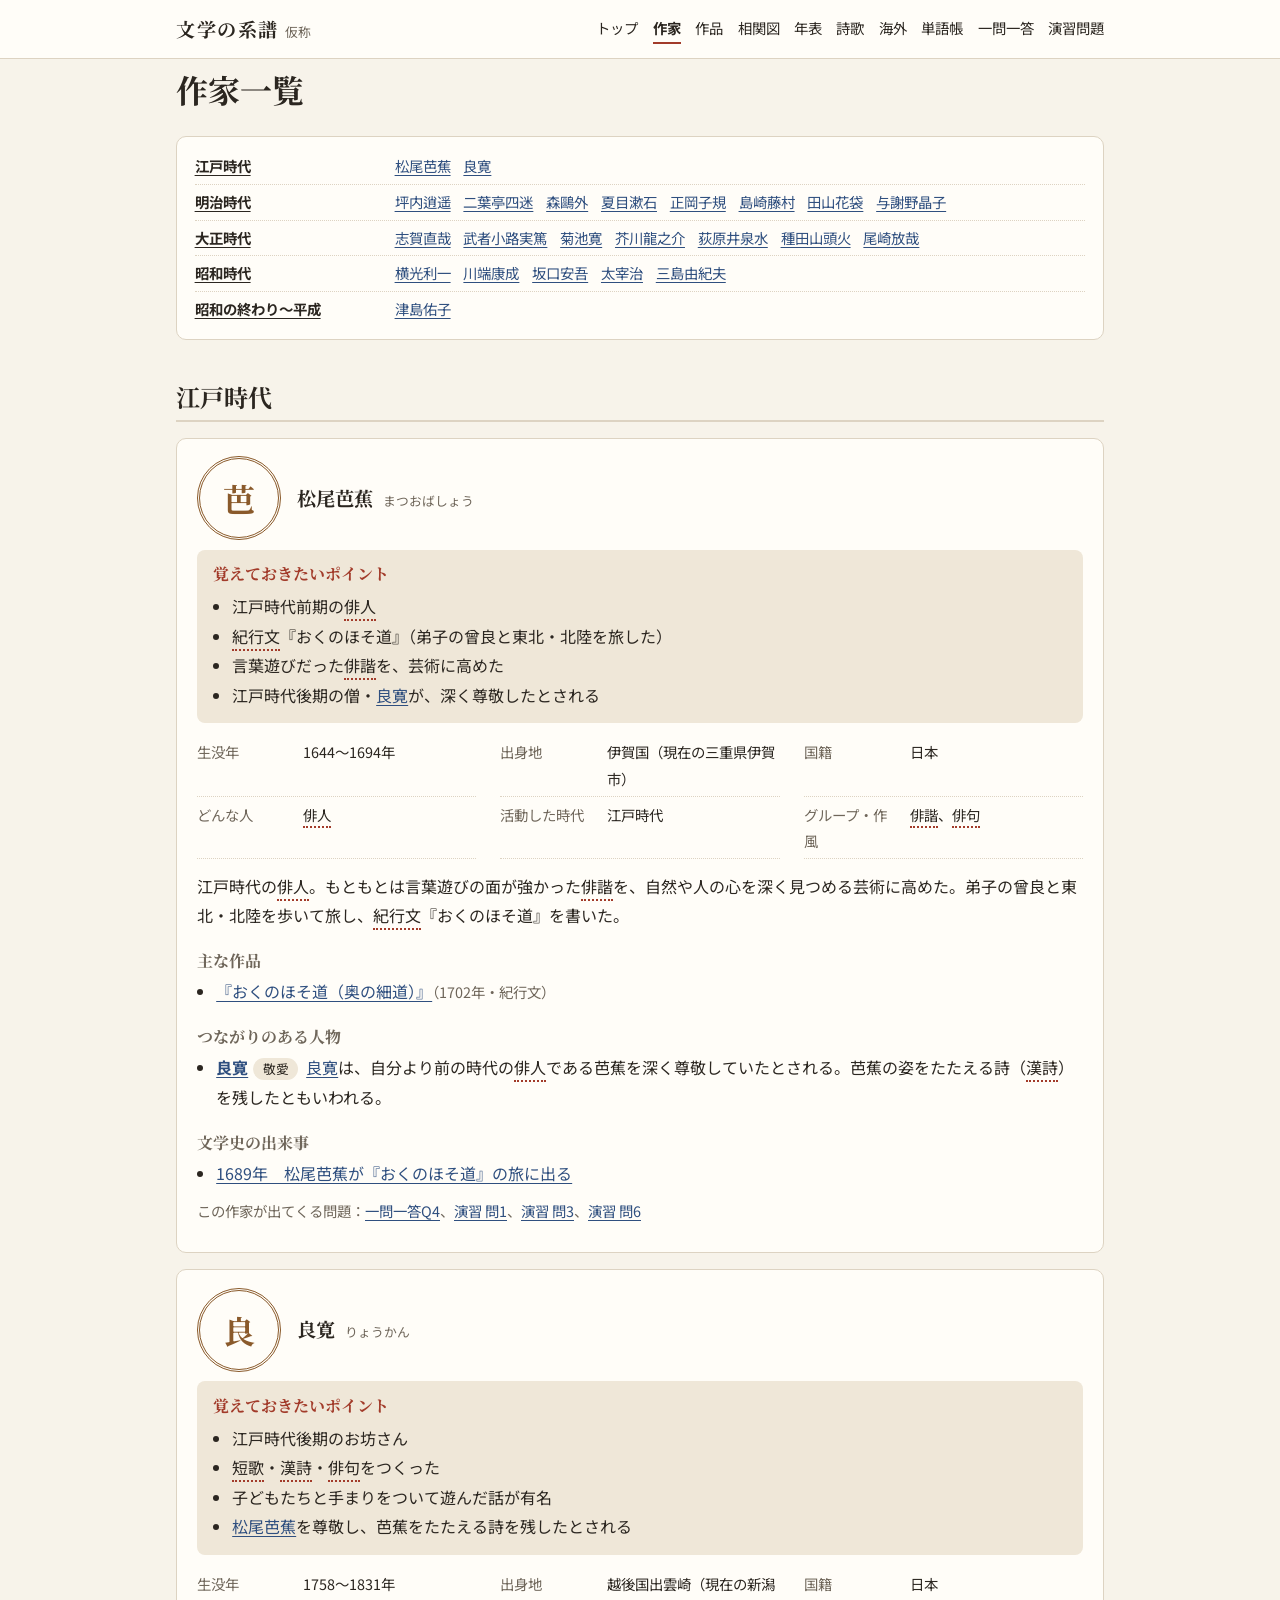
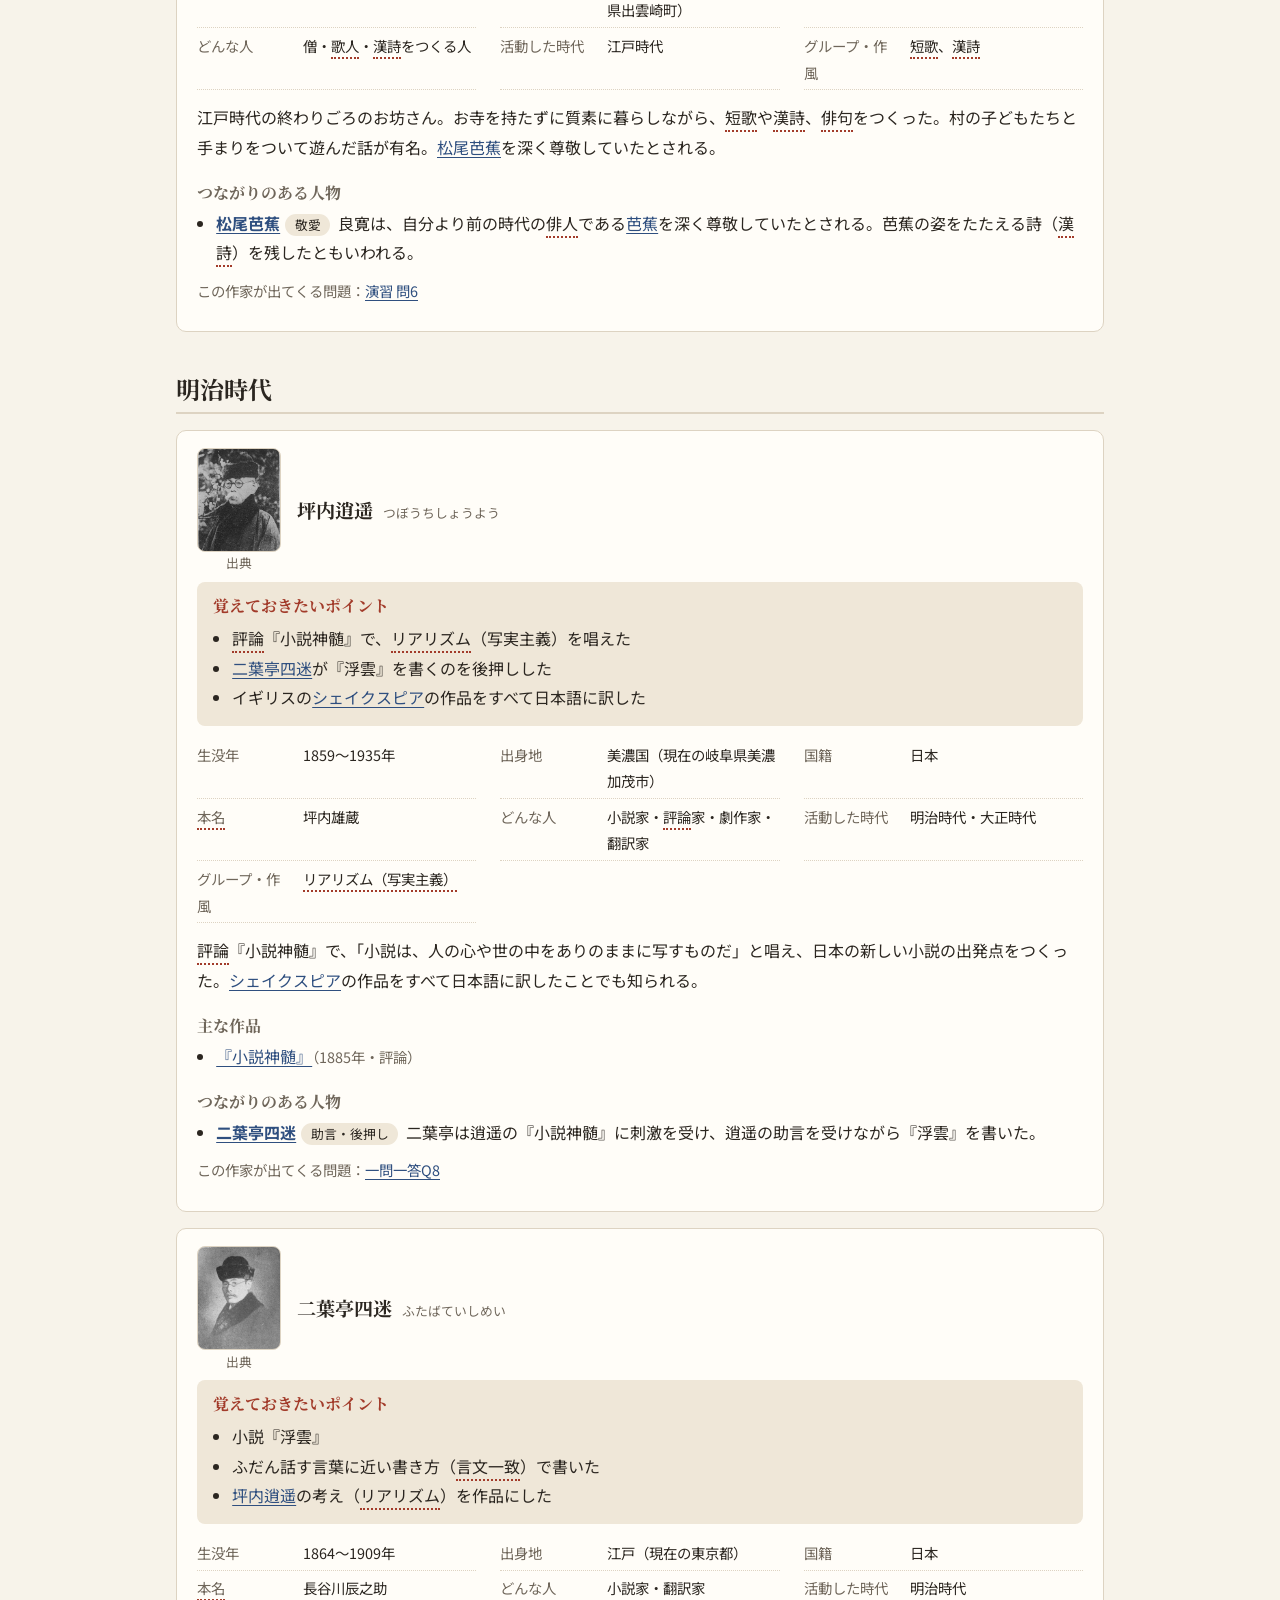
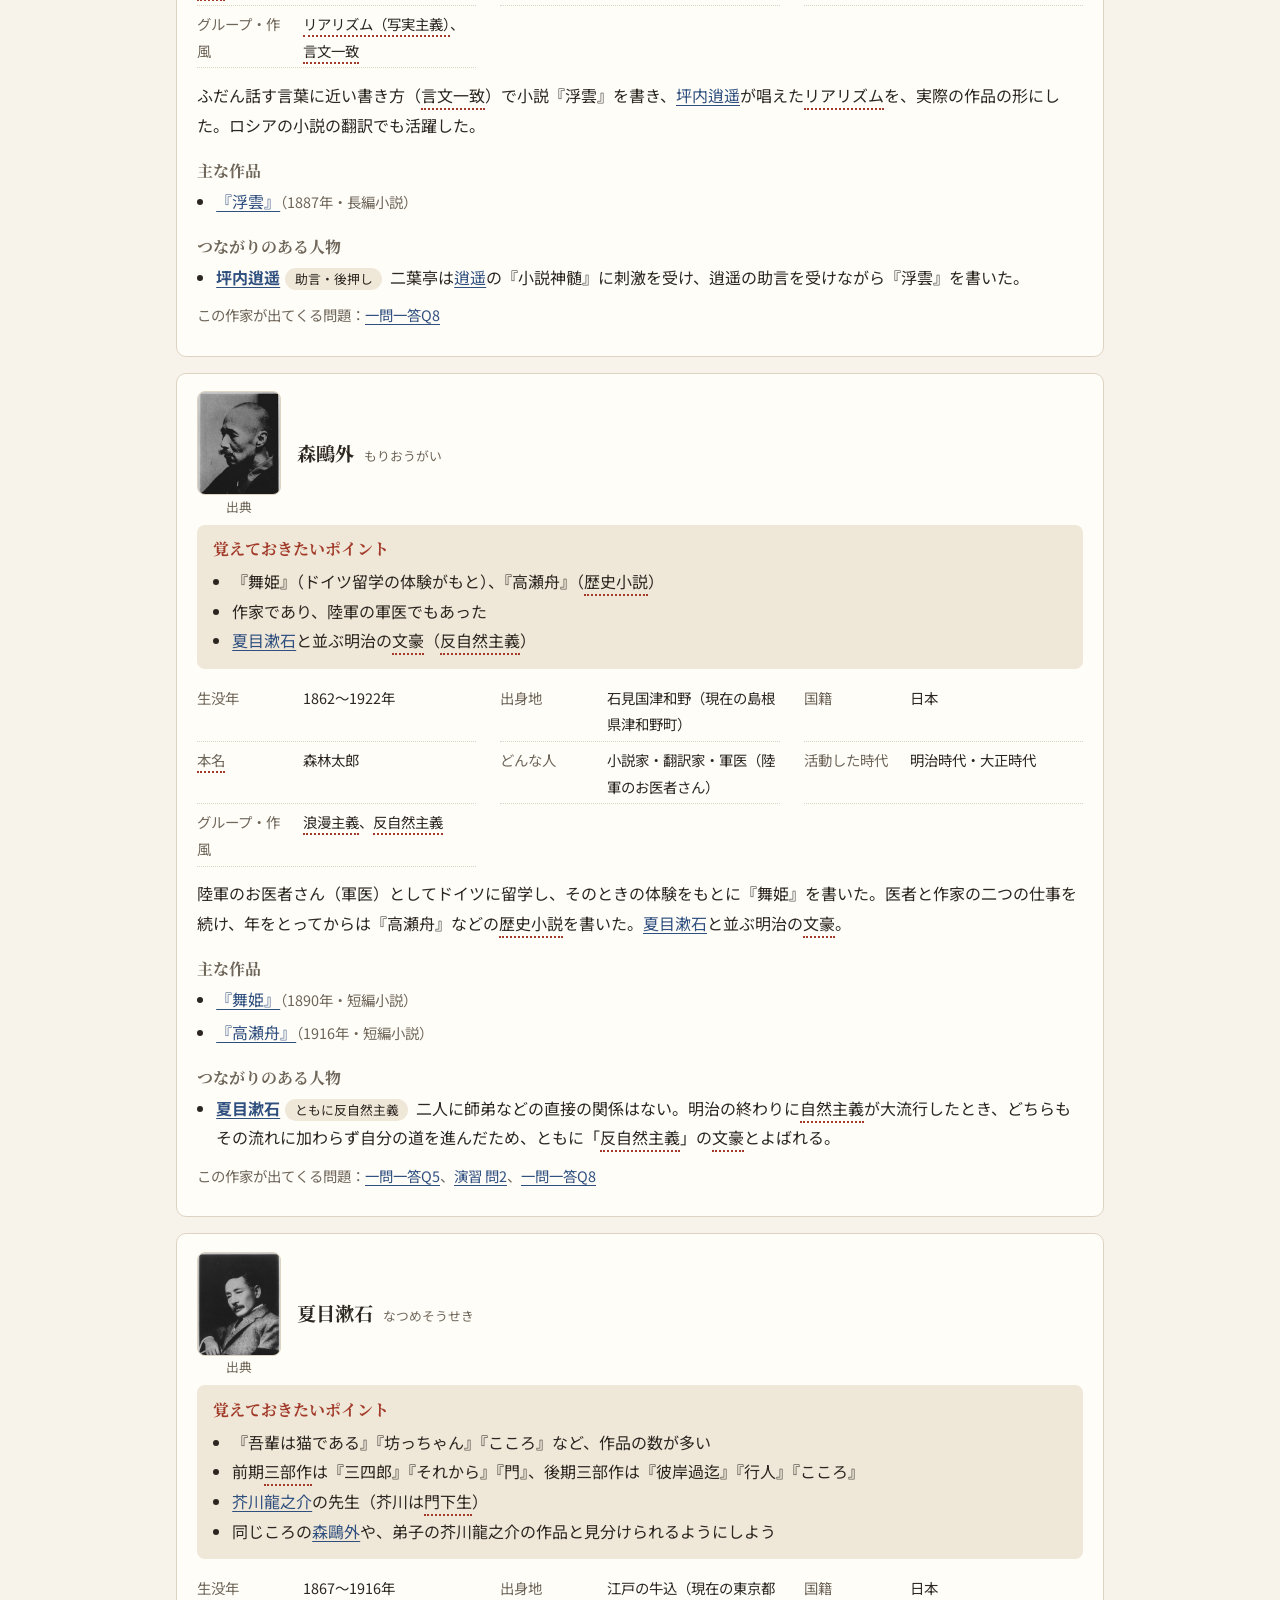
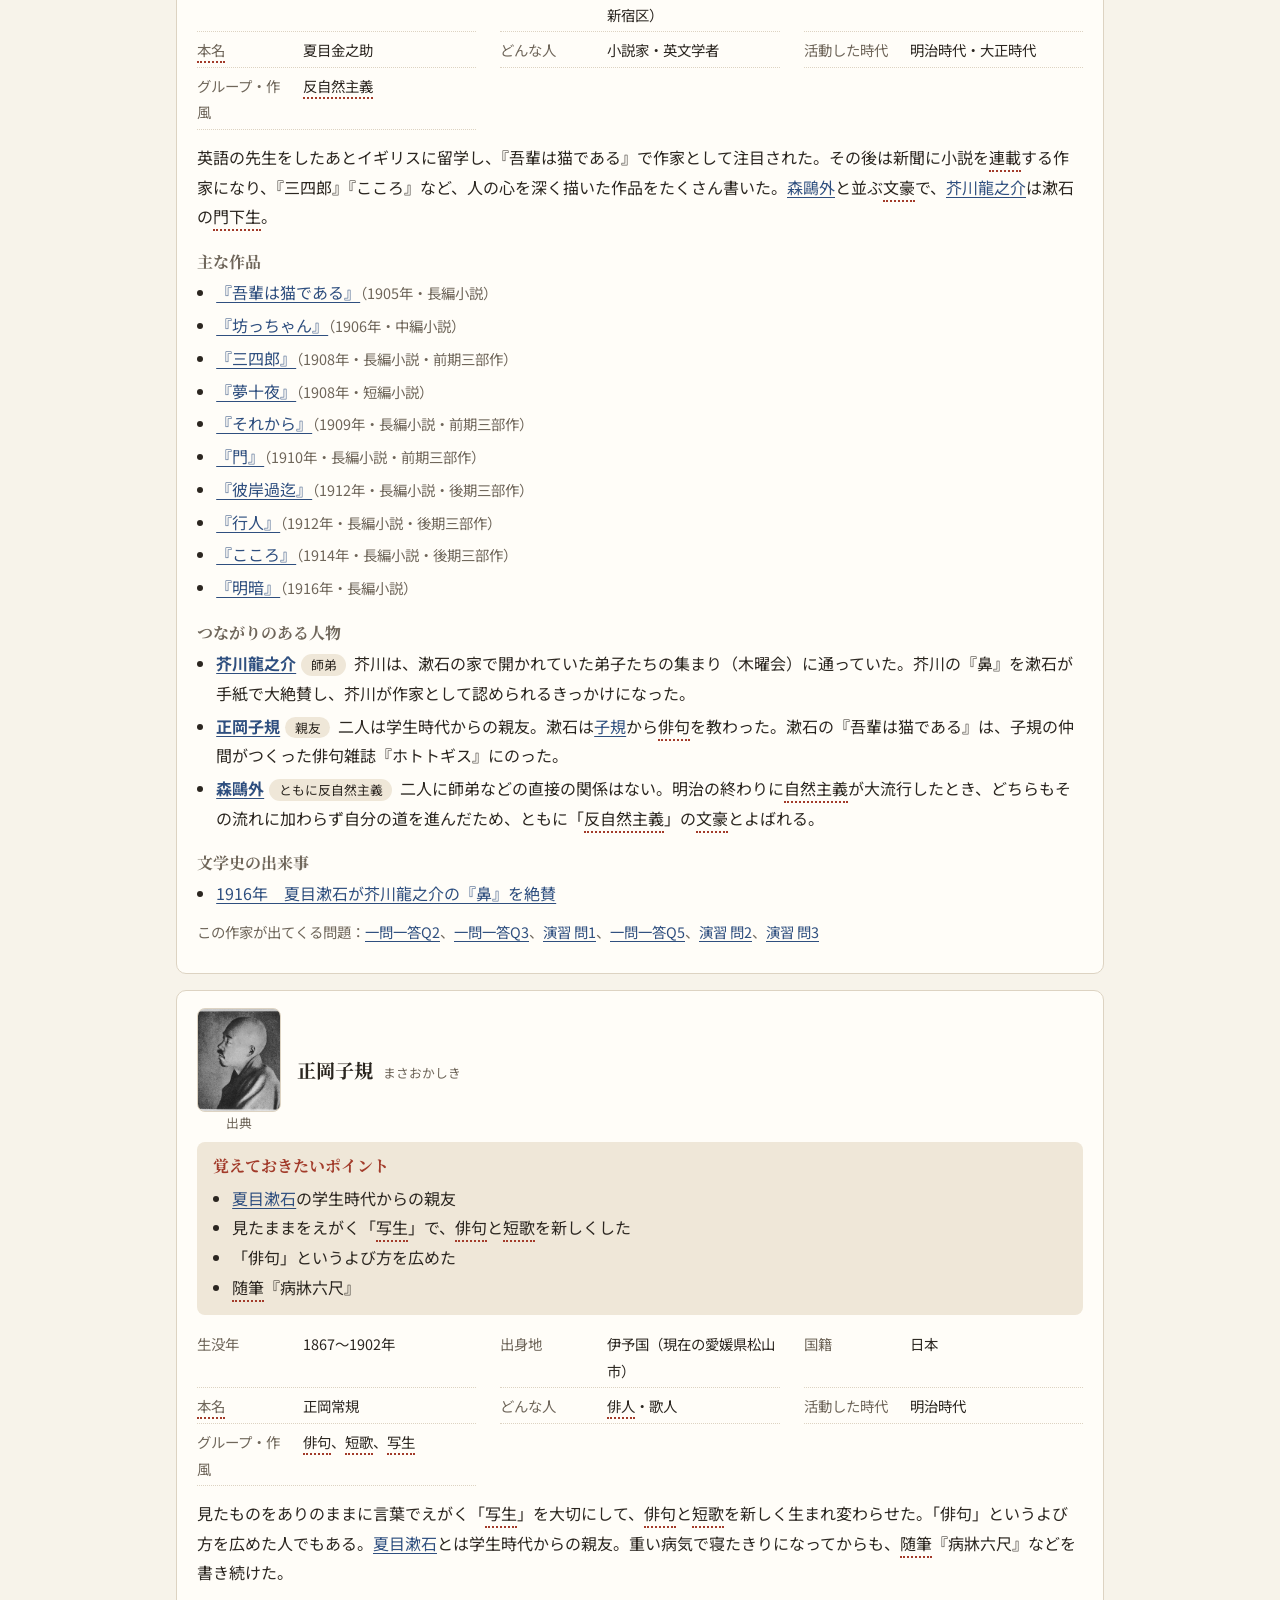
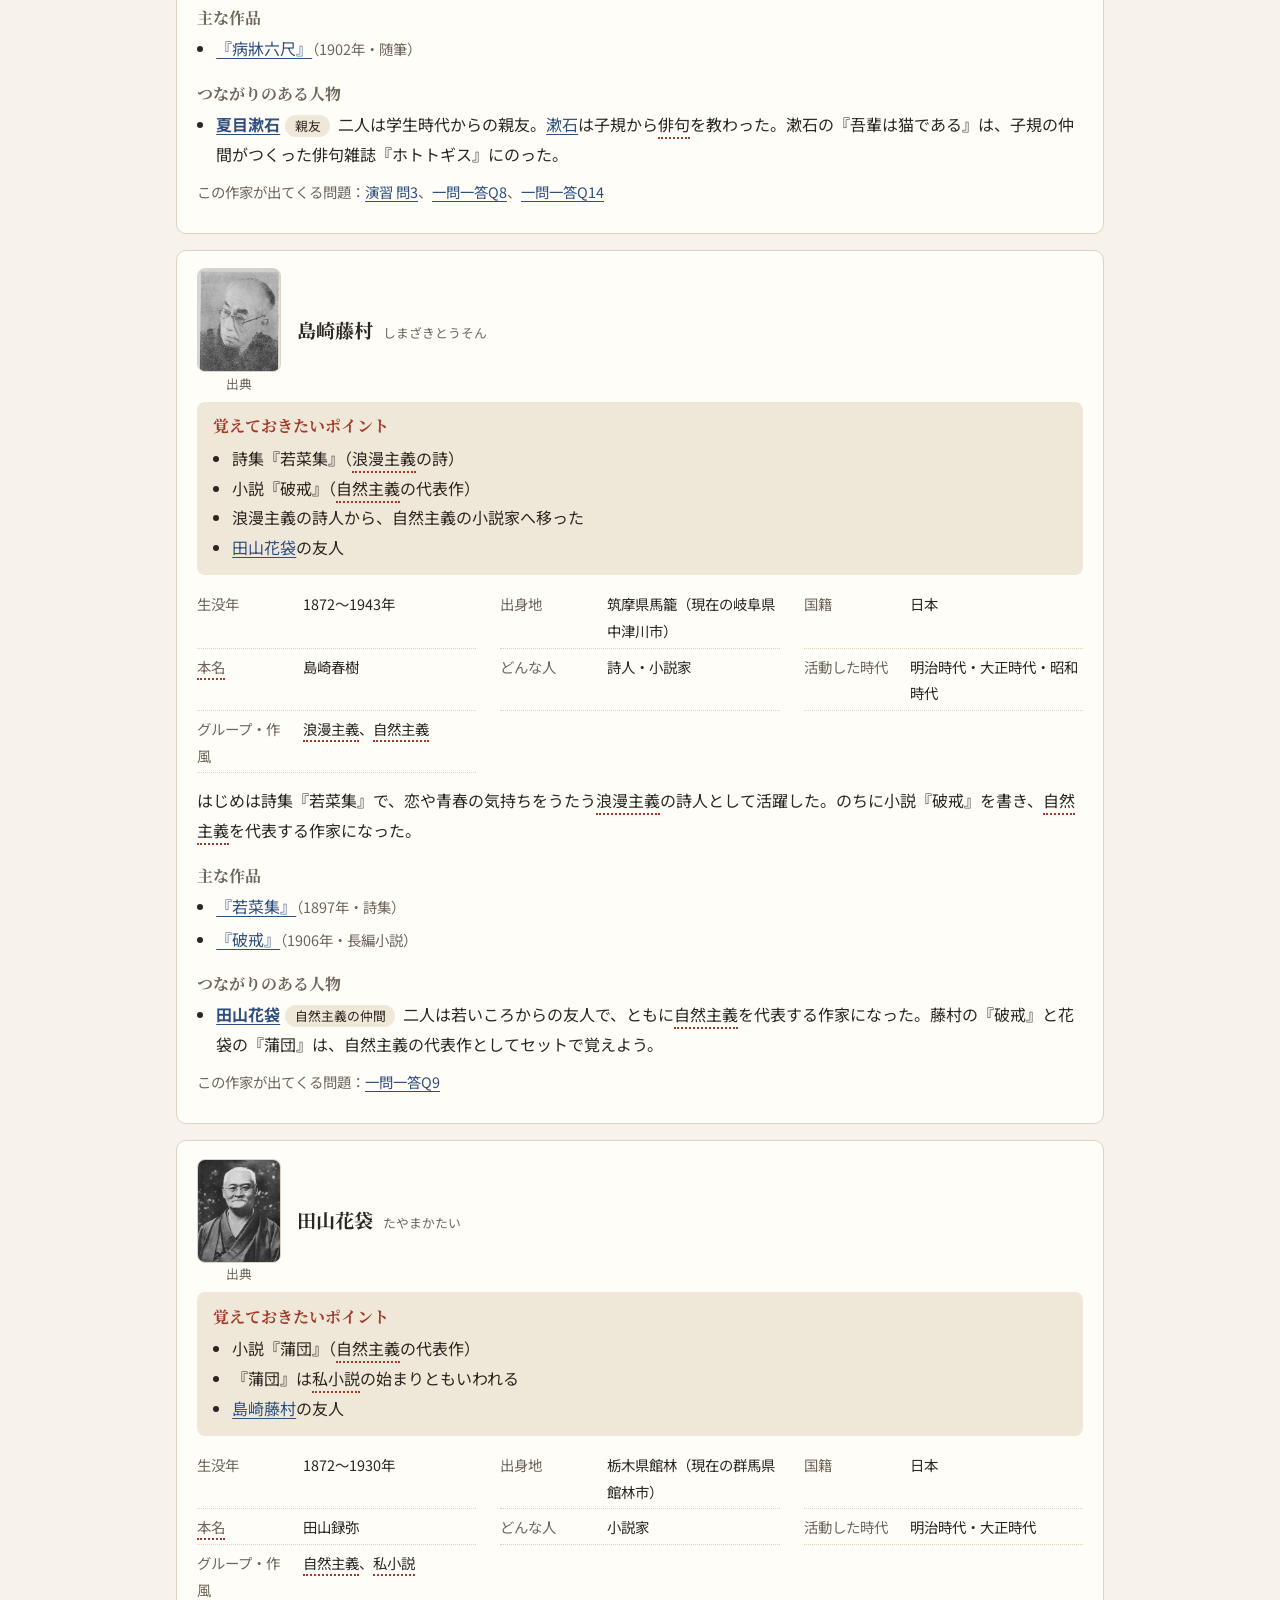
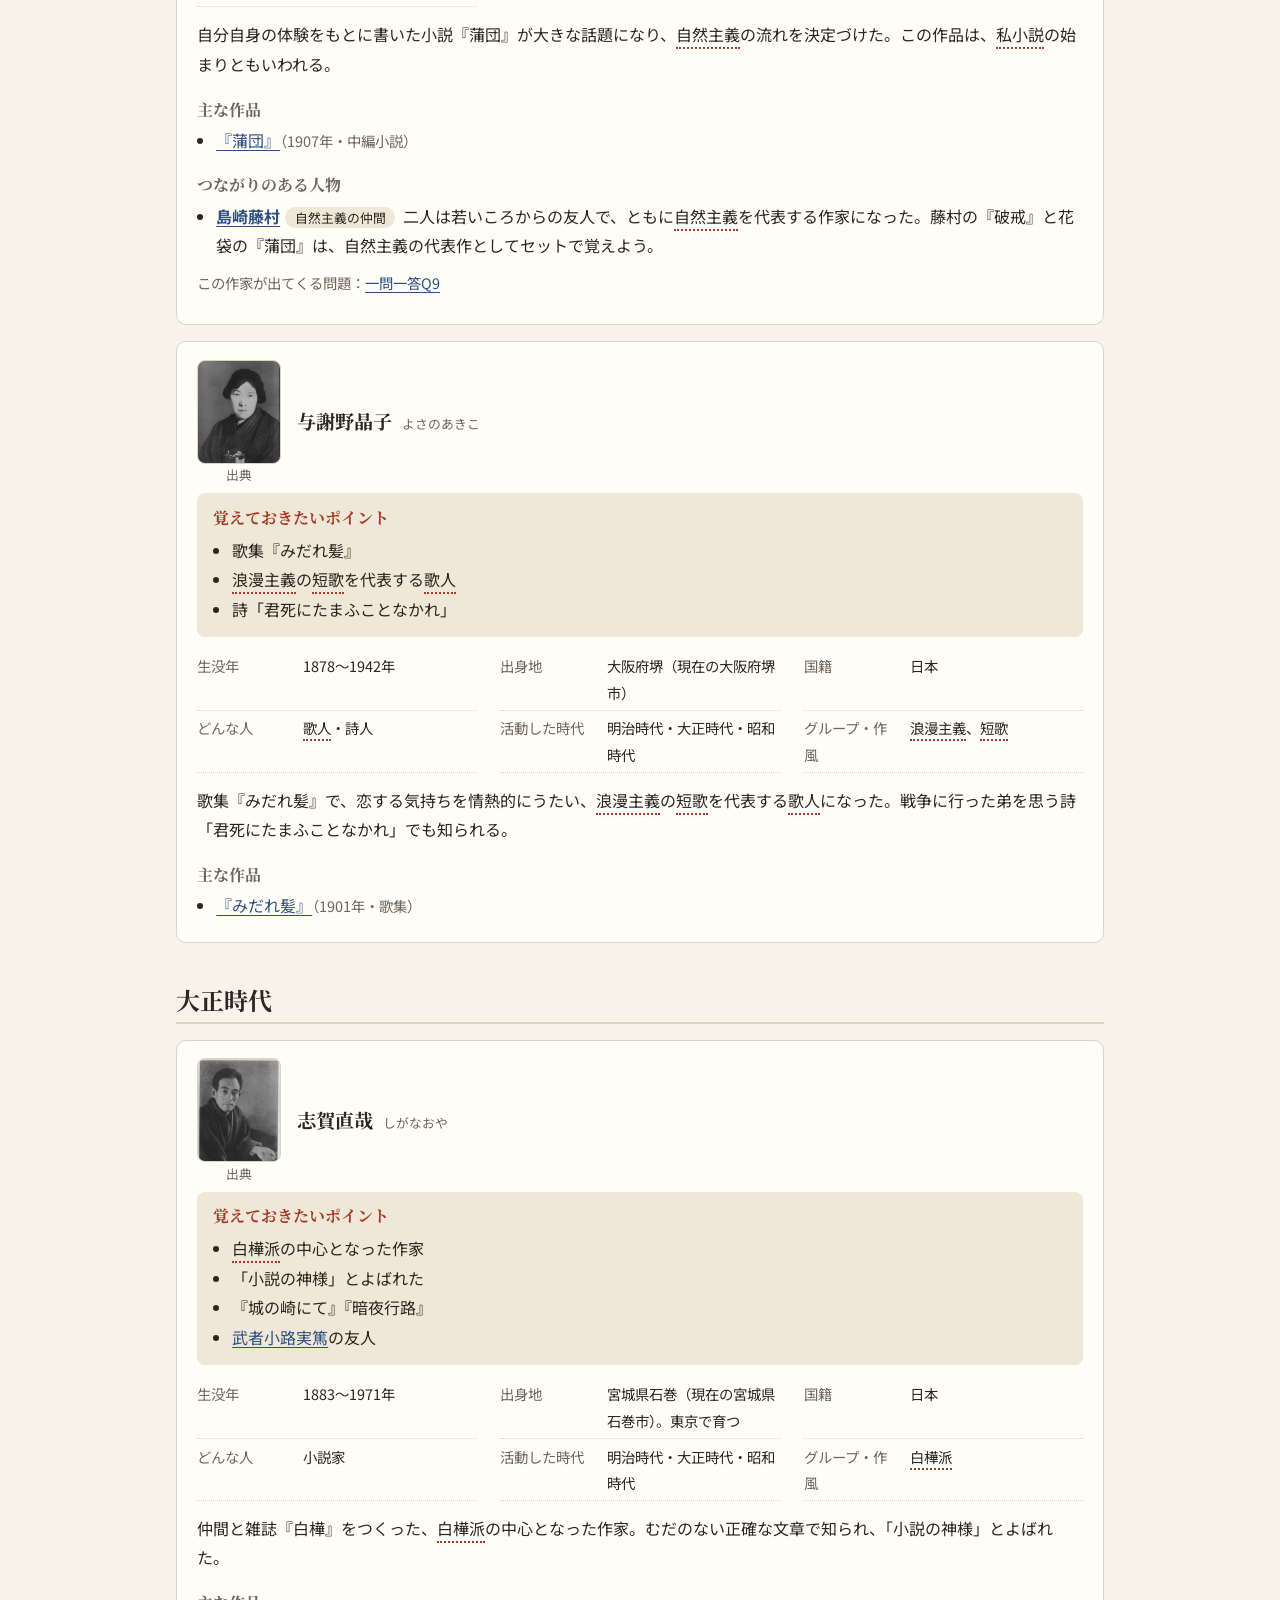
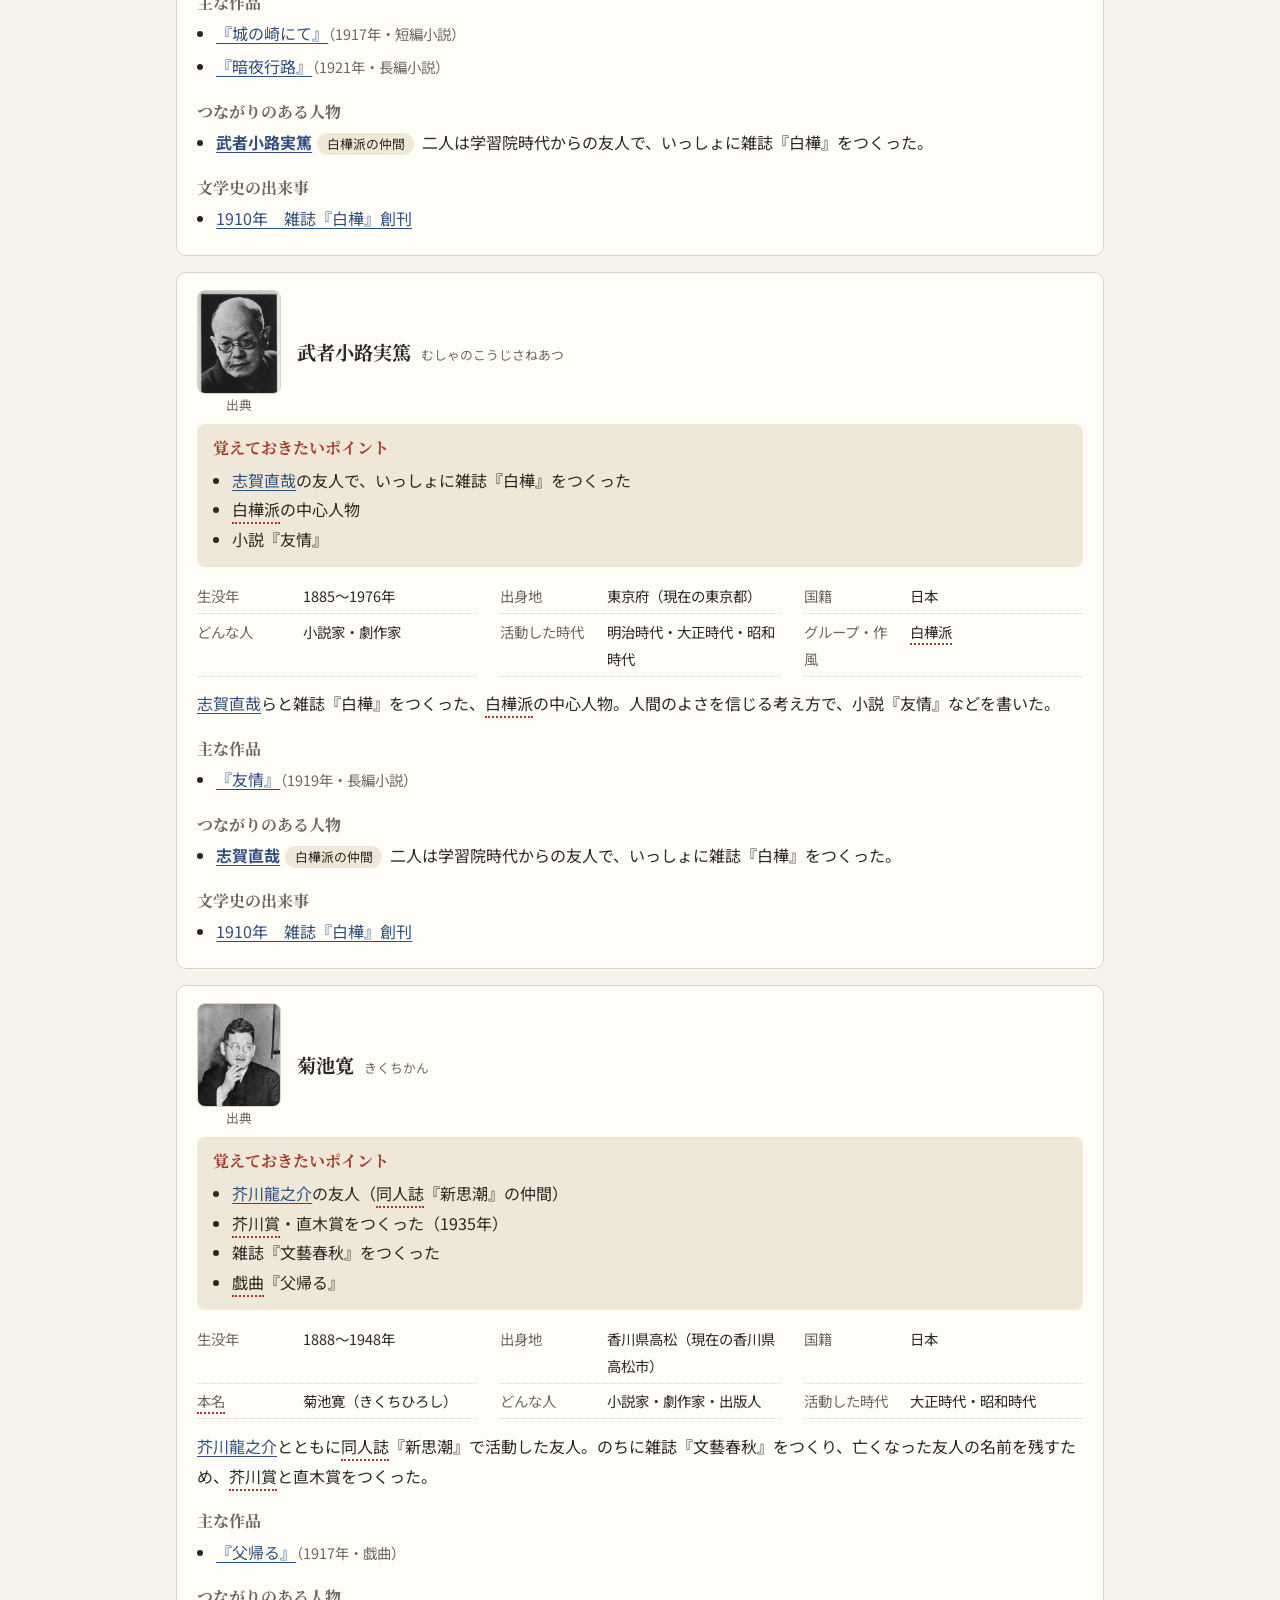
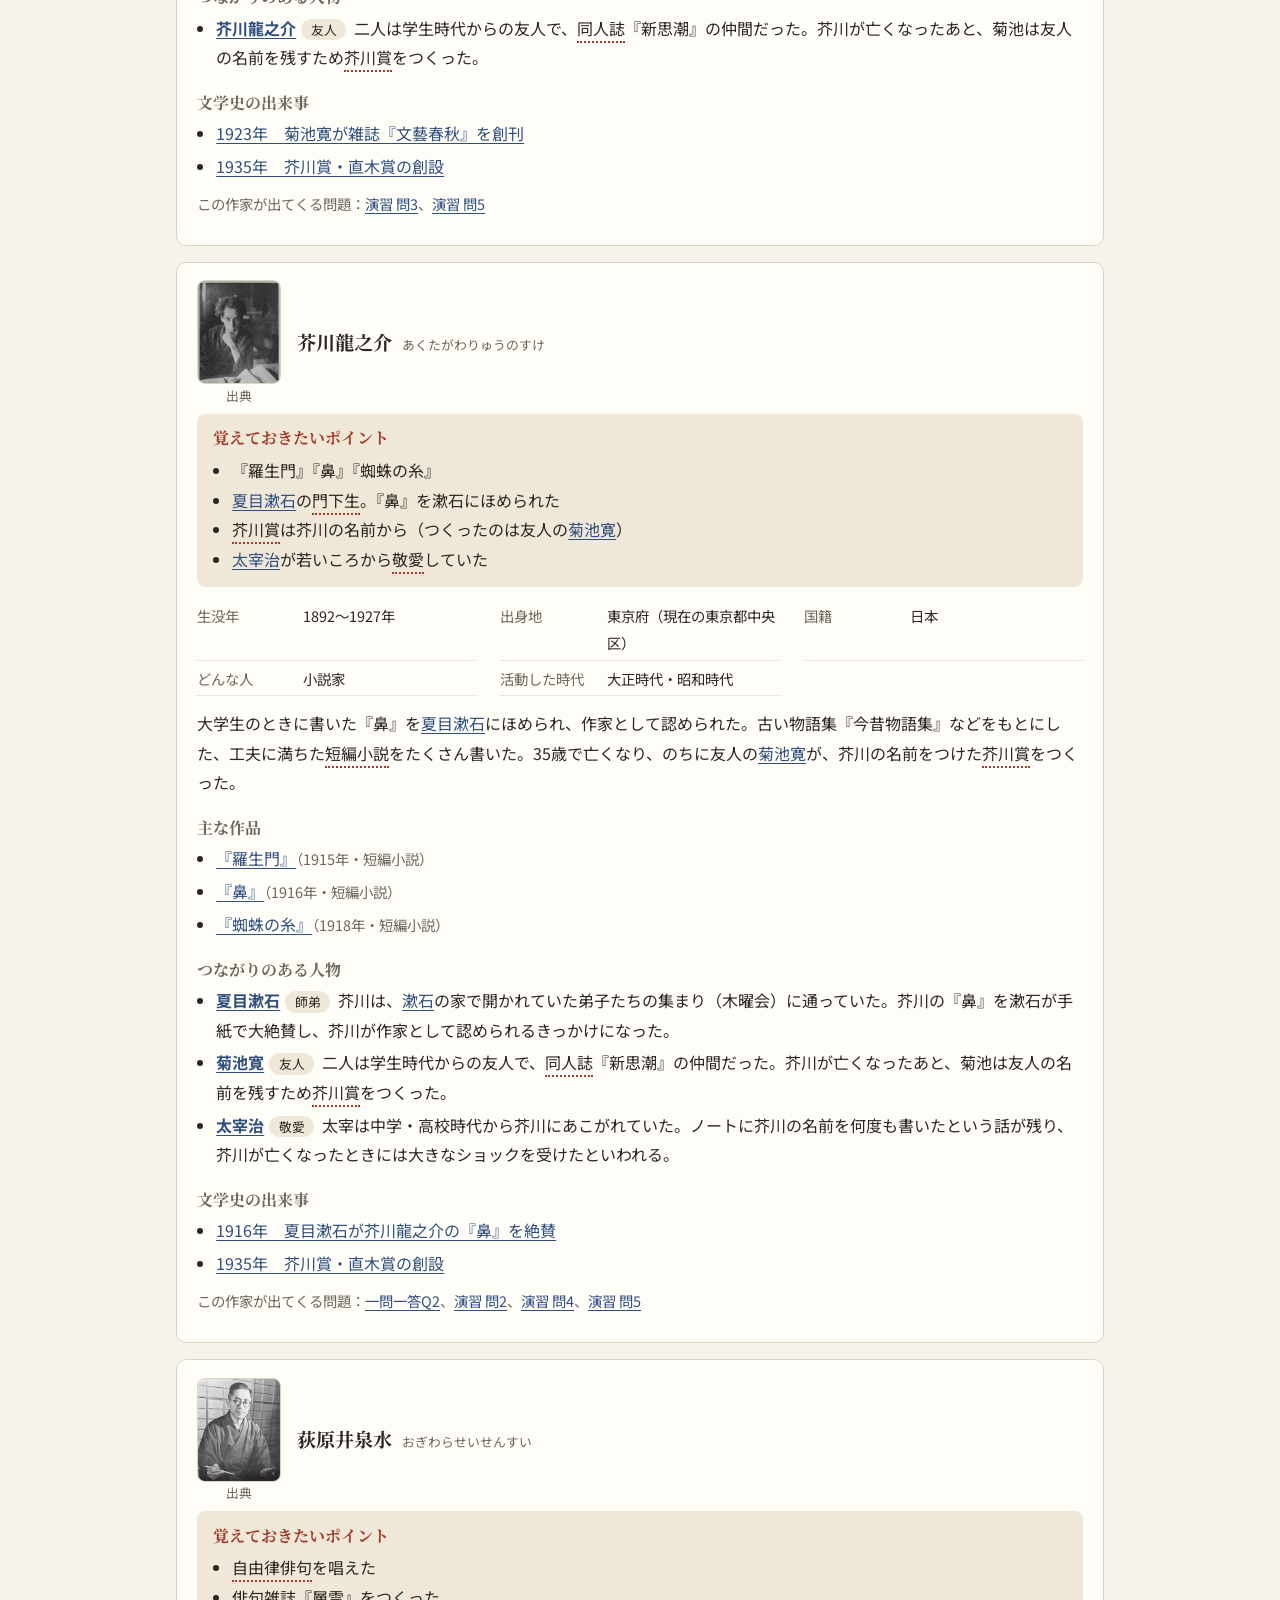
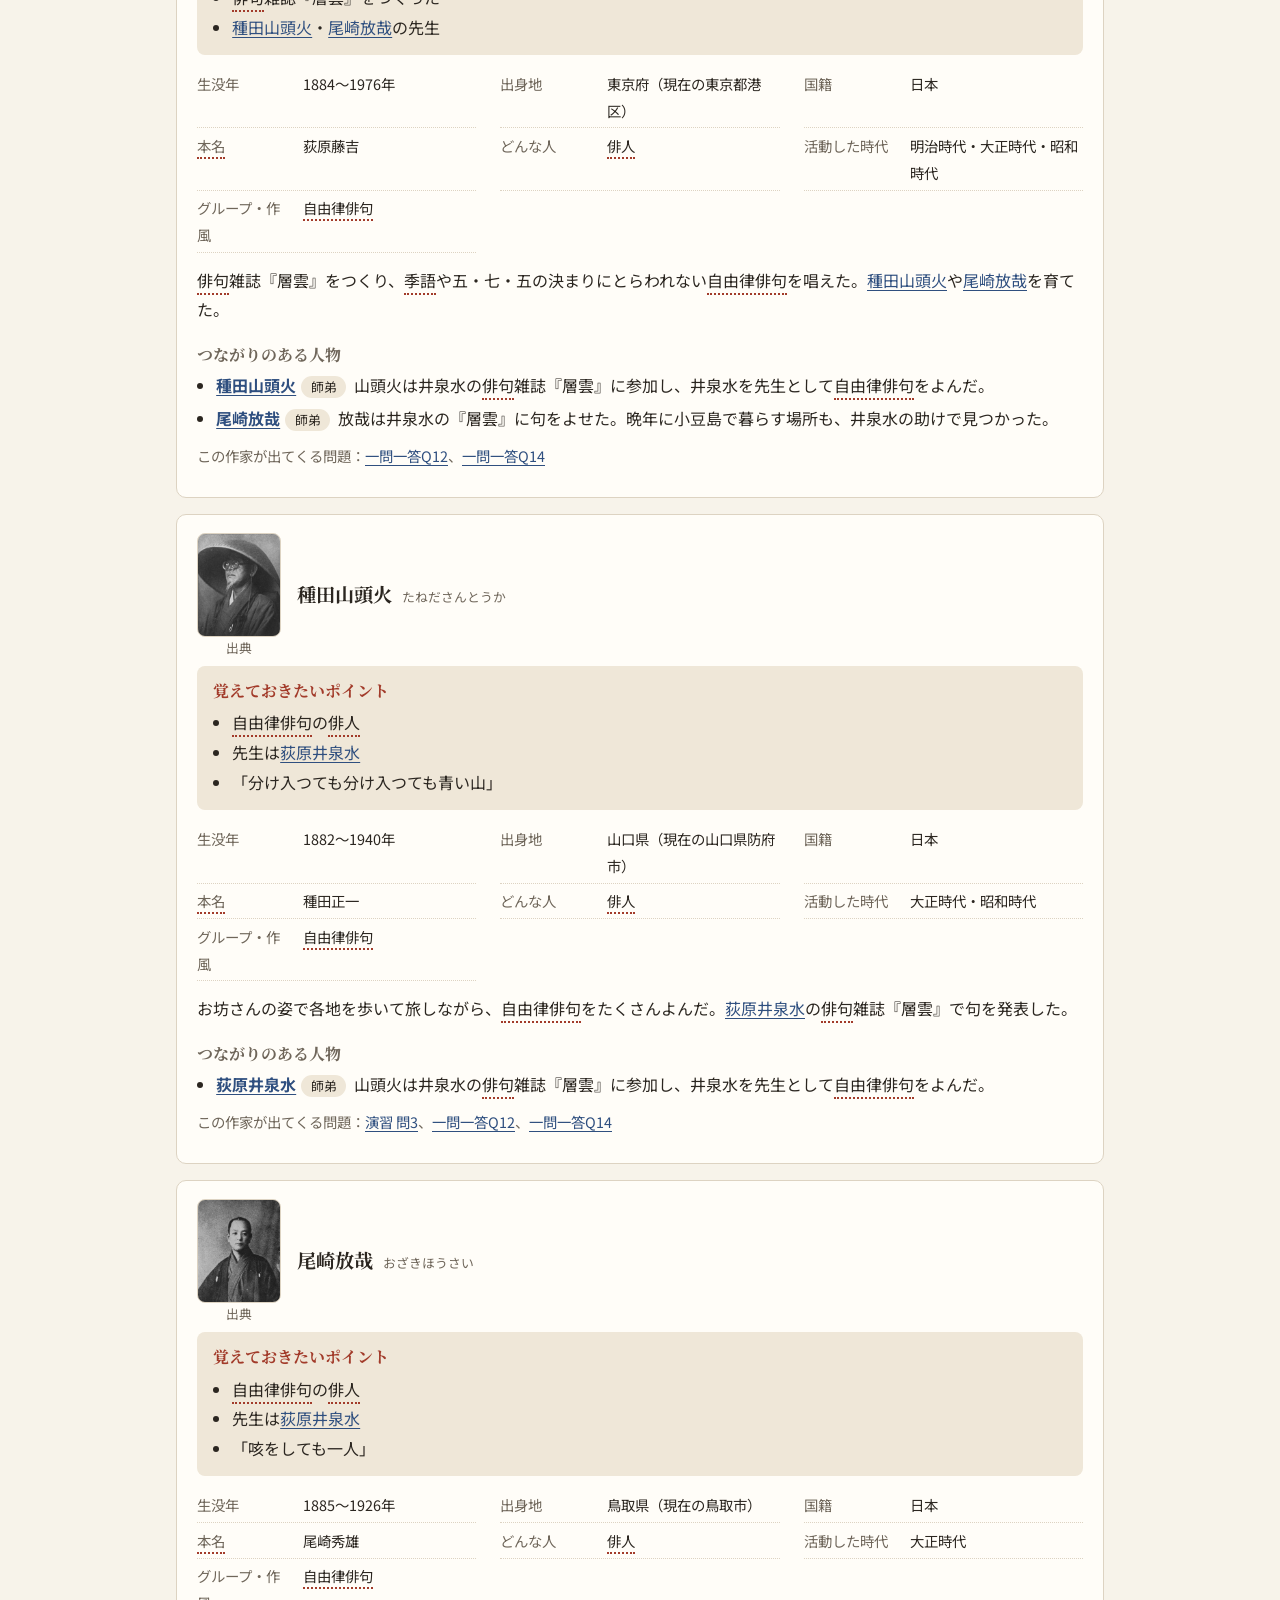
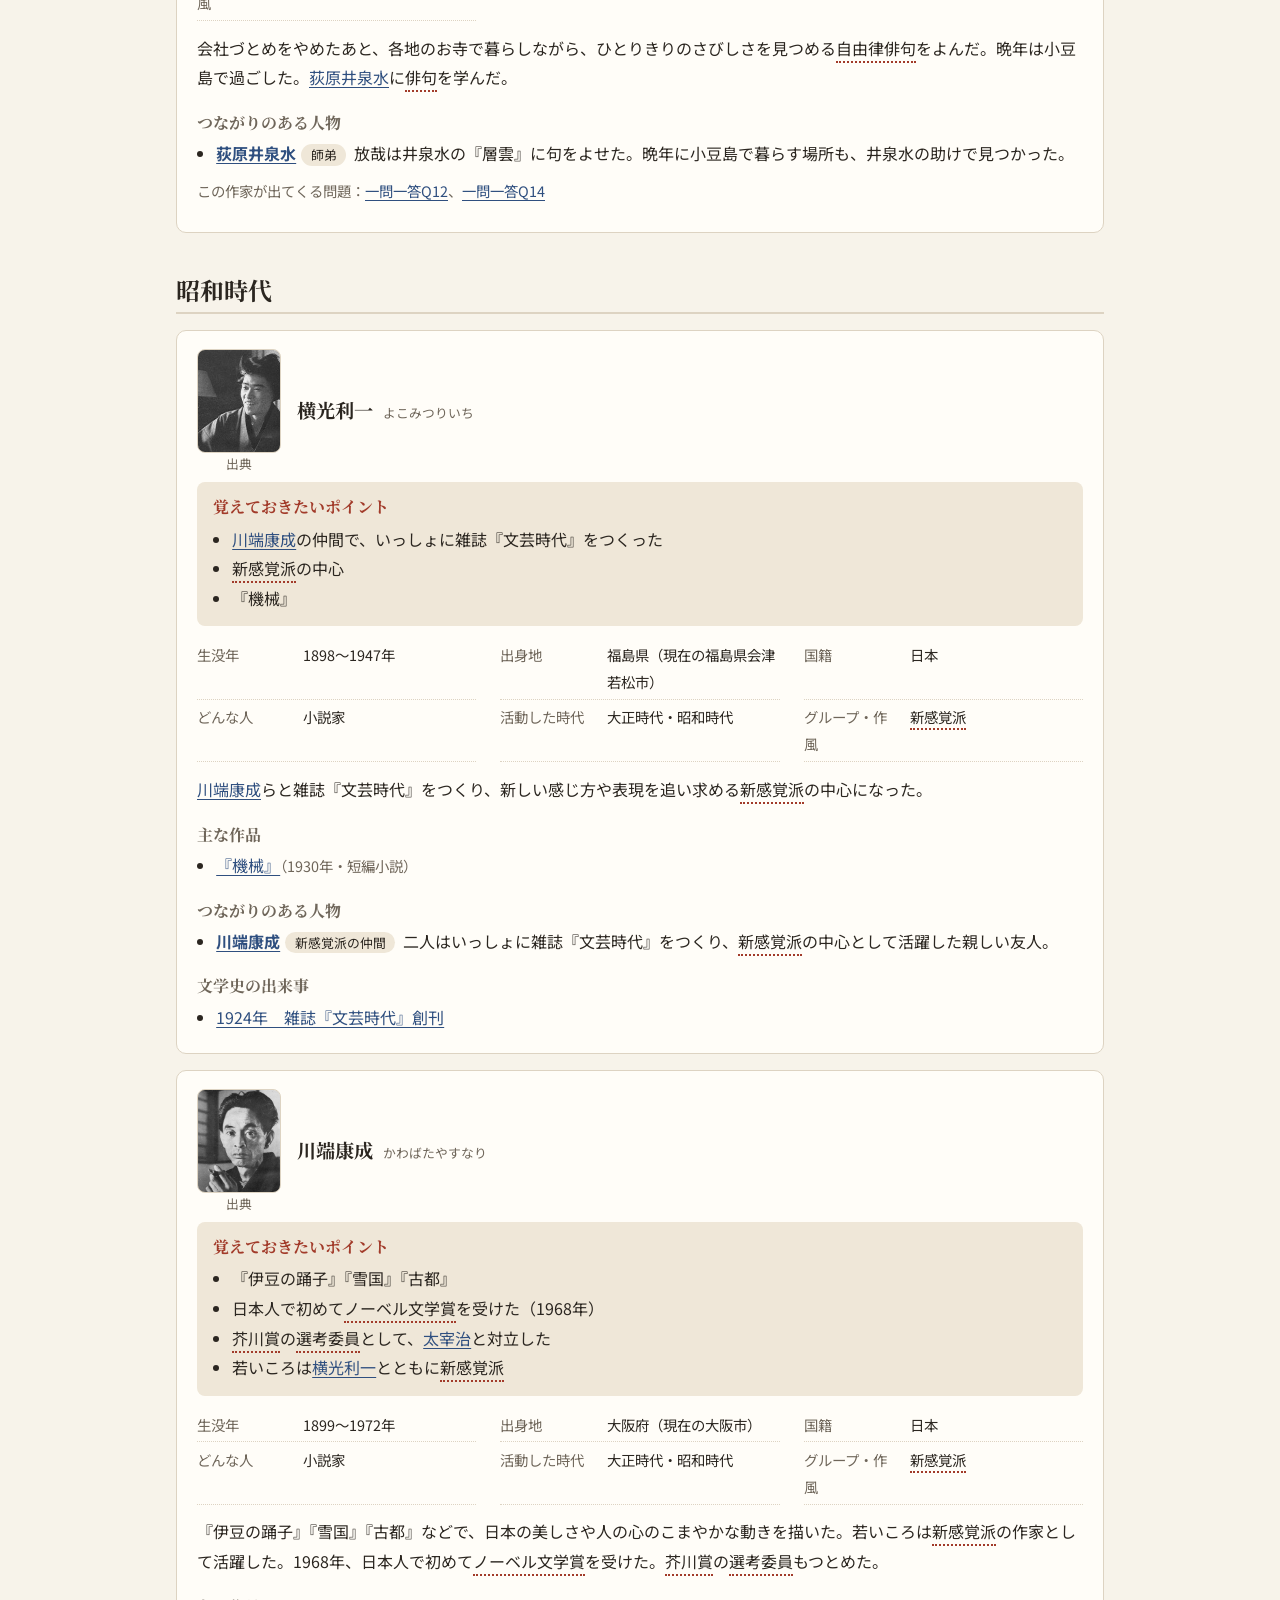
==== commit 0710346a: "Remove page intros and hints; stack tables on phones - Drop the description paragraph under every pa" ====
--- a/authors.html
+++ b/authors.html
@@ -35,10 +35,7 @@
   <main id="main" class="wrap">
     <div class="page-head">
       <h1>作家一覧</h1>
-      <p class="lead">作家ごとに、覚えておきたいポイント・生きた時代・出身地・代表作品・ほかの作家とのつながりをまとめています。名前や作品名を押すと、関係するページへ移動できます。</p>
     </div>
-    <p class="hint"><a class="word" href="glossary.html">点線の下線</a>がついた言葉は、押すと<a href="glossary.html">単語帳</a>でやさしい説明が読めます。</p>
-    <p class="hint">外国の作家・文学者は、<a href="foreign.html">海外の作家</a>のページにまとめています。</p>
 
     <nav class="toc" aria-label="時代別の目次">
       <div class="toc-row"><a class="toc-head" href="#g-edo">江戸時代</a><span class="chips"><a href="#matsuo-basho">松尾芭蕉</a> <a href="#ryokan">良寛</a></span></div>
--- a/style.css
+++ b/style.css
@@ -1,16 +1,39 @@
-/* 文学の系譜（仮称） 共通スタイル */
+/* =========================================================
+   文学の系譜（仮称） 共通スタイル
+   文字の大きさ・色・フォントは、下の「決まり」の変数だけを使う。
+   決まりの説明は docs/06_design-rules.md
+   ========================================================= */
 
 :root {
-  --bg: #f7f3ea;
-  --surface: #fffdf8;
-  --ink: #2b2620;
-  --muted: #6f665a;
-  --line: #ddd3c2;
-  --accent: #a23b2a;       /* 朱 */
-  --accent-ink: #ffffff;
-  --link: #2f4f7f;         /* 藍 */
-  --tag-bg: #efe7d8;
-
+  /* ---- フォント（2種類） ---- */
+  --sans: "Noto Sans JP", sans-serif;    /* 本文・ふつうの文字 */
+  --serif: "Noto Serif JP", serif;       /* 見出し・作家名・答えなど「目立たせる言葉」 */
+
+  /* ---- 文字の大きさ（7段階） ---- */
+  --fs-1: 0.8rem;   /* 注記：タグ・バッジ・読みがな・写真の出典 */
+  --fs-2: 0.9rem;   /* 補足：説明の補足・表・凡例・目次・関連リンク */
+  --fs-3: 1rem;     /* 本文 */
+  --fs-4: 1.2rem;   /* 小見出し：カードの見出し（作家名・作品名・問題番号）、答え */
+  --fs-5: 1.5rem;   /* 中見出し：ページ内の区切り（h2）、単語帳の見出し語 */
+  --fs-6: 2rem;     /* 大見出し：ページのタイトル（h1） */
+  --fs-7: 2.6rem;   /* 特大：トップページのキャッチコピーだけ */
+
+  /* ---- 文字の太さ（2段階） ---- */
+  --fw-normal: 400;
+  --fw-bold: 700;
+
+  /* ---- 色 ---- */
+  --bg: #f7f3ea;         /* ページの背景 */
+  --surface: #fffdf8;    /* カードの背景 */
+  --tag-bg: #efe7d8;     /* タグ・ポイント欄の背景 */
+  --line: #ddd3c2;       /* 区切り線・枠線 */
+  --ink: #2b2620;        /* 本文の文字 */
+  --muted: #6f665a;      /* 補足の文字 */
+  --accent: #a23b2a;     /* 朱：大切なもの・押す操作 */
+  --accent-ink: #ffffff; /* 朱の上にのせる文字 */
+  --link: #2f4f7f;       /* 藍：ほかのページへ移動するリンク */
+
+  /* 図だけで使う色（相関図の線・作家アイコンの時代） */
   --c-parent_child: #b5452f;
   --c-mentor_student: #2f5d8c;
   --c-admiration: #8a5a9e;
@@ -18,41 +41,34 @@
   --c-support: #c07f1a;
   --c-conflict: #d0342c;
   --c-same_movement: #8a8173;
-
-  --serif: "Noto Serif JP", serif;
-  --sans: "Noto Sans JP", sans-serif;
+  --era-edo: #8a5a2b;
+  --era-meiji: #2f5d8c;
+  --era-taisho: #3f7f5f;
+  --era-showa: #a23b2a;
+  --era-heisei: #6b4f9e;
   color-scheme: light;
 }
 
 @media (prefers-color-scheme: dark) {
   :root:not([data-theme="light"]) {
-    --bg: #1b1916;
-    --surface: #24211d;
-    --ink: #ece6da;
-    --muted: #a99f90;
-    --line: #3d3830;
-    --accent: #e0745f;
-    --accent-ink: #1b1916;
-    --link: #8fb4e6;
-    --tag-bg: #332e27;
-    --c-parent_child: #e0745f;
-    --c-mentor_student: #79a7dc;
-    --c-admiration: #c39ad6;
-    --c-friendship: #7cc39c;
-    --c-support: #e3b057;
-    --c-conflict: #f2665d;
-    --c-same_movement: #a99f90;
+    --bg: #1b1916; --surface: #24211d; --tag-bg: #332e27; --line: #3d3830;
+    --ink: #ece6da; --muted: #a99f90; --accent: #e0745f; --accent-ink: #1b1916; --link: #8fb4e6;
+    --c-parent_child: #e0745f; --c-mentor_student: #79a7dc; --c-admiration: #c39ad6; --c-friendship: #7cc39c;
+    --c-support: #e3b057; --c-conflict: #f2665d; --c-same_movement: #a99f90;
+    --era-edo: #d9a56b; --era-meiji: #79a7dc; --era-taisho: #7cc39c; --era-showa: #e0745f; --era-heisei: #b79be0;
     color-scheme: dark;
   }
 }
 :root[data-theme="dark"] {
-  --bg: #1b1916; --surface: #24211d; --ink: #ece6da; --muted: #a99f90; --line: #3d3830;
-  --accent: #e0745f; --accent-ink: #1b1916; --link: #8fb4e6; --tag-bg: #332e27;
+  --bg: #1b1916; --surface: #24211d; --tag-bg: #332e27; --line: #3d3830;
+  --ink: #ece6da; --muted: #a99f90; --accent: #e0745f; --accent-ink: #1b1916; --link: #8fb4e6;
   --c-parent_child: #e0745f; --c-mentor_student: #79a7dc; --c-admiration: #c39ad6; --c-friendship: #7cc39c;
   --c-support: #e3b057; --c-conflict: #f2665d; --c-same_movement: #a99f90;
+  --era-edo: #d9a56b; --era-meiji: #79a7dc; --era-taisho: #7cc39c; --era-showa: #e0745f; --era-heisei: #b79be0;
   color-scheme: dark;
 }
 
+/* ---------- 基本 ---------- */
 * { box-sizing: border-box; }
 html { scroll-behavior: smooth; scroll-padding-top: 1rem; }
 body {
@@ -60,121 +76,141 @@
   background: var(--bg);
   color: var(--ink);
   font-family: var(--sans);
-  font-size: 1rem;
+  font-size: var(--fs-3);
+  font-weight: var(--fw-normal);
   line-height: 1.85;
   -webkit-text-size-adjust: 100%;
 }
 a { color: var(--link); text-underline-offset: 0.2em; }
 a:hover { color: var(--accent); }
-h1, h2, h3, h4 { font-family: var(--serif); line-height: 1.4; font-weight: 700; }
-h1 { font-size: clamp(1.7rem, 4.5vw, 2.3rem); margin: 0 0 0.5rem; }
-h2 { font-size: 1.45rem; margin: 2.5rem 0 1rem; padding-bottom: 0.35rem; border-bottom: 2px solid var(--line); }
-h3 { font-size: 1.2rem; margin: 0 0 0.5rem; }
-h4 { font-size: 1rem; margin: 1.2rem 0 0.3rem; color: var(--muted); }
+h1, h2, h3, h4 { font-family: var(--serif); font-weight: var(--fw-bold); line-height: 1.4; }
+h1 { font-size: var(--fs-6); margin: 0 0 0.5rem; }
+h2 { font-size: var(--fs-5); margin: 2.5rem 0 1rem; padding-bottom: 0.35rem; border-bottom: 2px solid var(--line); }
+h3 { font-size: var(--fs-4); margin: 0 0 0.5rem; }
+h4 { font-size: var(--fs-3); margin: 1.2rem 0 0.3rem; color: var(--muted); }
 p { margin: 0.6rem 0; }
+strong { font-weight: var(--fw-bold); }
 
 .wrap { width: 100%; max-width: 960px; margin: 0 auto; padding: 0 16px; }
-.muted { color: var(--muted); font-size: 0.92em; }
+.muted { color: var(--muted); font-size: var(--fs-2); }
+.accent { color: var(--accent); }
 .skip { position: absolute; left: -9999px; }
 .skip:focus { left: 16px; top: 8px; background: var(--surface); padding: 0.4rem 0.8rem; z-index: 10; }
 
-/* ヘッダー */
+/* ---------- ヘッダー・フッター ---------- */
 .site-header { background: var(--surface); border-bottom: 1px solid var(--line); }
 .header-inner { display: flex; flex-wrap: wrap; align-items: center; justify-content: space-between; gap: 0.4rem 1.5rem; padding-top: 0.7rem; padding-bottom: 0.7rem; }
-.brand { font-family: var(--serif); font-size: 1.35rem; font-weight: 700; color: var(--ink); text-decoration: none; letter-spacing: 0.08em; }
-.brand-note { font-size: 0.7rem; color: var(--muted); margin-left: 0.4rem; letter-spacing: 0; font-weight: 400; }
-.nav { list-style: none; margin: 0; padding: 0; display: flex; flex-wrap: wrap; gap: 0.1rem 0.9rem; font-size: 0.95rem; }
+.brand { font-family: var(--serif); font-size: var(--fs-4); font-weight: var(--fw-bold); color: var(--ink); text-decoration: none; letter-spacing: 0.08em; }
+.brand-note { font-family: var(--sans); font-size: var(--fs-1); font-weight: var(--fw-normal); color: var(--muted); margin-left: 0.4rem; letter-spacing: 0; }
+.nav { list-style: none; margin: 0; padding: 0; display: flex; flex-wrap: wrap; gap: 0.1rem 0.9rem; font-size: var(--fs-2); }
 .nav a { color: var(--ink); text-decoration: none; padding: 0.2rem 0; border-bottom: 2px solid transparent; }
 .nav a:hover { color: var(--accent); }
-.nav a[aria-current="page"] { border-bottom-color: var(--accent); font-weight: 700; }
-
+.nav a[aria-current="page"] { border-bottom-color: var(--accent); font-weight: var(--fw-bold); }
 main { padding-top: 1.5rem; padding-bottom: 3rem; }
 .page-head { margin: 0.5rem 0 1.5rem; }
 .lead { color: var(--muted); max-width: 46em; }
-
-/* フッター */
-.site-footer { border-top: 1px solid var(--line); background: var(--surface); padding: 1.2rem 0; font-size: 0.9rem; }
-
-/* トップ */
+.site-footer { border-top: 1px solid var(--line); background: var(--surface); padding: 1.2rem 0; font-size: var(--fs-2); }
+
+/* ---------- トップ ---------- */
 .hero { padding: 2.5rem 0 1rem; }
-.eyebrow { color: var(--accent); font-weight: 700; letter-spacing: 0.15em; margin: 0; font-size: 0.9rem; }
-.hero h1 { font-size: clamp(2rem, 7vw, 3.2rem); margin: 0.4rem 0 1rem; letter-spacing: 0.04em; }
-.accent { color: var(--accent); }
+.eyebrow { color: var(--accent); font-size: var(--fs-2); font-weight: var(--fw-bold); letter-spacing: 0.15em; margin: 0; }
+.hero h1 { font-size: var(--fs-7); margin: 0.4rem 0 1rem; letter-spacing: 0.04em; }
+@media (max-width: 560px) { .hero h1 { font-size: var(--fs-6); } }
 .hero-links { display: flex; flex-wrap: wrap; gap: 0.8rem; margin-top: 1.4rem; }
-.button { display: inline-block; background: var(--accent); color: var(--accent-ink); padding: 0.6rem 1.2rem; border-radius: 6px; text-decoration: none; font-weight: 700; border: 2px solid var(--accent); }
+.button { display: inline-block; background: var(--accent); color: var(--accent-ink); padding: 0.6rem 1.2rem; border-radius: 6px; text-decoration: none; font-weight: var(--fw-bold); border: 2px solid var(--accent); }
 .button:hover { color: var(--accent-ink); opacity: 0.9; }
 .button.ghost { background: transparent; color: var(--accent); }
 .grid { display: grid; grid-template-columns: repeat(auto-fill, minmax(240px, 1fr)); gap: 0.9rem; }
-.tile { display: block; background: var(--surface); border: 1px solid var(--line); border-radius: 10px; padding: 1rem 1.1rem; text-decoration: none; color: var(--ink); transition: border-color 0.15s; }
+.tile { display: block; background: var(--surface); border: 1px solid var(--line); border-radius: 10px; padding: 1rem 1.1rem; text-decoration: none; color: var(--ink); }
 .tile:hover { border-color: var(--accent); color: var(--ink); }
 .tile h3 { margin: 0 0 0.2rem; color: var(--accent); }
-.tile p { margin: 0; color: var(--muted); font-size: 0.92rem; }
-.skills { padding-left: 1.4rem; }
-.skills li { margin: 0.35rem 0; }
-.skills strong { display: inline-block; min-width: 10em; font-family: var(--serif); }
-
-/* カード */
+.tile p { margin: 0; color: var(--muted); font-size: var(--fs-2); }
+
+/* ---------- カード・共通部品 ---------- */
 .card { background: var(--surface); border: 1px solid var(--line); border-radius: 10px; padding: 1.1rem 1.25rem; margin: 0 0 1rem; scroll-margin-top: 1rem; }
-.card:target { border-color: var(--accent); box-shadow: 0 0 0 3px color-mix(in srgb, var(--accent) 25%, transparent); }
-.kana { font-family: var(--sans); font-size: 0.8rem; font-weight: 400; color: var(--muted); margin-left: 0.6rem; }
-.meta { color: var(--muted); font-size: 0.92rem; margin: 0.2rem 0 0.4rem; }
-.related { font-size: 0.92rem; color: var(--muted); }
-.tag { display: inline-block; background: var(--tag-bg); color: var(--ink); font-size: 0.78rem; border-radius: 999px; padding: 0 0.6rem; margin: 0 0.5rem 0 0.3rem; line-height: 1.7; white-space: nowrap; }
+.card:target { border-color: var(--accent); }
+.kana { font-family: var(--sans); font-size: var(--fs-1); font-weight: var(--fw-normal); color: var(--muted); margin-left: 0.6rem; }
+.meta { color: var(--muted); font-size: var(--fs-2); margin: 0.2rem 0 0.4rem; }
+.related { color: var(--muted); font-size: var(--fs-2); }
+.tag { display: inline-block; background: var(--tag-bg); color: var(--ink); font-size: var(--fs-1); border-radius: 999px; padding: 0 0.6rem; margin: 0 0.5rem 0 0.3rem; line-height: 1.7; white-space: nowrap; }
+.badge { display: inline-block; font-family: var(--sans); font-size: var(--fs-1); font-weight: var(--fw-bold); color: var(--accent); border: 1.5px solid var(--accent); border-radius: 999px; padding: 0 0.55rem; margin-left: 0.6rem; line-height: 1.6; vertical-align: 0.15em; }
 .list { margin: 0.2rem 0; padding-left: 1.2rem; }
 .list li { margin: 0.2rem 0; }
-.rel-list li strong { font-weight: 700; }
-
-/* 項目リスト（dl） */
-.facts { display: grid; grid-template-columns: repeat(auto-fit, minmax(240px, 1fr)); gap: 0.1rem 1.5rem; margin: 0.5rem 0 0.8rem; font-size: 0.95rem; }
+.hint { font-size: var(--fs-2); color: var(--muted); background: var(--surface); border-left: 4px solid var(--accent); padding: 0.4rem 0.8rem; border-radius: 0 6px 6px 0; }
+
+/* 単語帳へのリンク（朱の点線）と作家名リンク（藍） */
+a.word { color: inherit; text-decoration: none; border-bottom: 2px dotted var(--accent); padding-bottom: 1px; }
+a.word:hover { color: var(--accent); }
+a.person { color: var(--link); }
+
+/* 項目の一覧（dl） */
+.facts { display: grid; grid-template-columns: repeat(auto-fit, minmax(240px, 1fr)); gap: 0.1rem 1.5rem; margin: 0.5rem 0 0.8rem; font-size: var(--fs-2); }
 .facts div { display: flex; gap: 0.8rem; border-bottom: 1px dotted var(--line); padding: 0.2rem 0; }
 .facts dt { flex: 0 0 6.5em; color: var(--muted); }
 .facts dd { margin: 0; }
-.facts.stacked { grid-template-columns: 1fr; }
-.facts.stacked dt { flex-basis: 10em; }
 @media (max-width: 560px) {
-  .facts div, .facts.stacked div { flex-direction: column; gap: 0; }
-  .facts dt { flex-basis: auto; font-size: 0.85rem; }
-  .skills strong { display: block; }
+  .facts div { flex-direction: column; gap: 0; }
+  .facts dt { flex-basis: auto; }
 }
 
 /* 目次 */
-.toc { background: var(--surface); border: 1px solid var(--line); border-radius: 10px; padding: 0.8rem 1.1rem; font-size: 0.93rem; }
+.toc { background: var(--surface); border: 1px solid var(--line); border-radius: 10px; padding: 0.8rem 1.1rem; font-size: var(--fs-2); }
 .toc-row { display: flex; flex-wrap: wrap; gap: 0.2rem 0.8rem; padding: 0.25rem 0; }
 .toc-row + .toc-row { border-top: 1px dotted var(--line); }
-.toc-head { font-weight: 700; color: var(--ink); }
+.toc-head { font-weight: var(--fw-bold); color: var(--ink); }
 @media (min-width: 600px) { .toc-head { min-width: 13em; } }
 .chips { display: flex; flex-wrap: wrap; gap: 0.1rem 0.8rem; }
 
-/* 年表 */
-.legend { font-size: 0.9rem; color: var(--muted); }
-.era-summary { color: var(--muted); }
+/* ---------- 作家 ---------- */
+.person-head { display: flex; align-items: center; gap: 1rem; margin-bottom: 0.3rem; }
+.person-head h3 { margin: 0; }
+.portrait { flex: 0 0 auto; margin: 0; width: 84px; text-align: center; }
+.portrait img { display: block; width: 84px; height: 104px; object-fit: cover; object-position: center top; border-radius: 8px; border: 1px solid var(--line); background: var(--tag-bg); }
+.portrait figcaption { font-size: var(--fs-1); line-height: 1.3; margin-top: 0.2rem; }
+.portrait figcaption a { color: var(--muted); text-decoration: none; }
+.mono { height: 84px; border-radius: 50%; display: flex; align-items: center; justify-content: center; border: 3px double var(--mono-c); background: var(--surface); }
+.mono span { font-family: var(--serif); font-size: var(--fs-6); font-weight: var(--fw-bold); color: var(--mono-c); line-height: 1; }
+.mono-edo { --mono-c: var(--era-edo); }
+.mono-meiji { --mono-c: var(--era-meiji); }
+.mono-taisho { --mono-c: var(--era-taisho); }
+.mono-showa { --mono-c: var(--era-showa); }
+.mono-heisei { --mono-c: var(--era-heisei); }
+@media (max-width: 420px) { .portrait, .portrait img { width: 68px; } .portrait img { height: 84px; } .mono { height: 68px; } }
+.points { background: var(--tag-bg); border-radius: 8px; padding: 0.6rem 1rem; margin: 0.6rem 0 0.8rem; }
+.points ul { margin: 0.2rem 0; padding-left: 1.2rem; }
+.points-title { margin: 0 0 0.2rem; font-family: var(--serif); font-weight: var(--fw-bold); color: var(--accent); }
+.credits { font-size: var(--fs-2); }
+
+/* ---------- 年表 ---------- */
+.legend { font-size: var(--fs-2); color: var(--muted); }
 .timeline { list-style: none; margin: 0; padding: 0; border-left: 3px solid var(--line); }
 .timeline li { display: flex; gap: 1rem; padding: 0.45rem 0 0.45rem 1rem; position: relative; scroll-margin-top: 1rem; }
 .timeline li::before { content: ""; position: absolute; left: -7px; top: 1rem; width: 11px; height: 11px; border-radius: 50%; background: var(--surface); border: 2px solid var(--muted); }
 .timeline li:target { background: var(--surface); }
-.timeline .year { flex: 0 0 3.2em; font-family: var(--serif); font-weight: 700; }
-.timeline .desc { color: var(--muted); font-size: 0.92rem; }
-.kind { display: inline-block; font-size: 0.72rem; border-radius: 4px; padding: 0 0.4rem; margin-right: 0.5rem; line-height: 1.7; vertical-align: 0.1em; border: 1px solid; }
+.timeline .year { flex: 0 0 auto; min-width: 3.2em; font-family: var(--serif); font-weight: var(--fw-bold); }
+.timeline .desc { color: var(--muted); font-size: var(--fs-2); }
+.kind { display: inline-block; font-size: var(--fs-1); border-radius: 4px; padding: 0 0.4rem; margin-right: 0.5rem; line-height: 1.7; vertical-align: 0.1em; border: 1px solid; }
 .kind-event { color: var(--accent); border-color: var(--accent); }
 .kind-work { color: var(--link); border-color: var(--link); }
 .kind-life { color: var(--muted); border-color: var(--muted); }
 
-/* 相関図 */
+/* ---------- 相関図 ---------- */
 .defs { position: absolute; }
 .chart-wrap { overflow-x: auto; background: var(--surface); border: 1px solid var(--line); border-radius: 10px; padding: 0.5rem; }
 .chart { display: block; width: 100%; min-width: 640px; height: auto; font-family: var(--sans); }
 .node { fill: var(--bg); stroke: var(--ink); stroke-width: 1.5; }
 a:hover .node, a:focus .node { stroke: var(--accent); stroke-width: 2.5; }
-.nlabel { fill: var(--ink); font-size: 17px; font-weight: 700; text-anchor: middle; font-family: var(--serif); }
+.nlabel { fill: var(--ink); font-size: 17px; font-weight: var(--fw-bold); text-anchor: middle; font-family: var(--serif); }
 .edge { stroke-width: 2.5; fill: none; }
 .elabel { font-size: 13px; text-anchor: middle; fill: var(--ink); paint-order: stroke; stroke: var(--surface); stroke-width: 5px; stroke-linejoin: round; }
+.elink { fill: var(--accent); }
+.chart a.word { border-bottom: none; }
+.legend-list { list-style: none; padding: 0; margin: 0 0 1rem; display: flex; flex-wrap: wrap; gap: 0.3rem 1.2rem; font-size: var(--fs-2); }
+.swatch { display: inline-block; width: 2rem; height: 0; border-top: 3px solid; vertical-align: middle; margin-right: 0.4rem; }
 .e-same_movement { stroke-dasharray: 3 5; }
 .e-admiration { stroke-dasharray: 8 5; }
-.legend-list { list-style: none; padding: 0; margin: 0 0 1rem; display: flex; flex-wrap: wrap; gap: 0.3rem 1.2rem; font-size: 0.9rem; }
-.swatch { display: inline-block; width: 2rem; height: 0; border-top: 3px solid; vertical-align: middle; margin-right: 0.4rem; }
 .swatch.e-same_movement { border-top-style: dotted; }
 .swatch.e-admiration { border-top-style: dashed; }
-
 .e-parent_child { stroke: var(--c-parent_child); border-color: var(--c-parent_child); }
 .e-mentor_student { stroke: var(--c-mentor_student); border-color: var(--c-mentor_student); }
 .e-admiration { stroke: var(--c-admiration); border-color: var(--c-admiration); }
@@ -190,113 +226,65 @@
 .m-conflict { fill: var(--c-conflict); }
 .m-same_movement { fill: var(--c-same_movement); }
 
-/* 演習問題 */
-.quiz .meta .tag:first-child { margin-left: 0; }
-.stars { color: var(--accent); letter-spacing: 0.1em; font-size: 0.85rem; }
+/* ---------- 詩歌・海外（表とカード） ---------- */
+.table-wrap { overflow-x: auto; background: var(--surface); border: 1px solid var(--line); border-radius: 10px; }
+.compare { border-collapse: collapse; width: 100%; min-width: 620px; font-size: var(--fs-2); }
+.compare th, .compare td { text-align: left; padding: 0.55rem 0.8rem; border-bottom: 1px solid var(--line); vertical-align: top; }
+.compare thead th { background: var(--tag-bg); }
+.compare tbody th { white-space: nowrap; }
+.compare tbody tr:last-child th, .compare tbody tr:last-child td { border-bottom: none; }
+.compare tr { scroll-margin-top: 1rem; }
+.compare tr:target { background: var(--tag-bg); }
+.poem-text { font-family: var(--serif); font-size: var(--fs-4); font-weight: var(--fw-bold); margin: 0; letter-spacing: 0.05em; }
+.poem-yomi { color: var(--muted); font-size: var(--fs-2); margin: 0 0 0.3rem; }
+.country-grid { display: grid; grid-template-columns: repeat(auto-fill, minmax(200px, 1fr)); gap: 0.7rem; }
+.country { background: var(--surface); border: 1px solid var(--line); border-radius: 10px; padding: 0.6rem 0.9rem; }
+.country-name { margin: 0 0 0.2rem; font-family: var(--serif); font-weight: var(--fw-bold); color: var(--accent); }
+.country ul { list-style: none; margin: 0; padding: 0; }
+.country li { padding: 0.15rem 0; border-bottom: 1px dotted var(--line); }
+.country li:last-child { border-bottom: none; }
+
+/* ---------- 単語帳 ---------- */
+.term h3 { font-size: var(--fs-5); color: var(--accent); margin-bottom: 0.6rem; }
+.term .label { display: inline-block; font-size: var(--fs-1); font-weight: var(--fw-bold); color: var(--accent-ink); background: var(--accent); border-radius: 4px; padding: 0 0.45rem; margin-right: 0.5rem; line-height: 1.7; vertical-align: 0.1em; }
+.term .diff .label { background: var(--muted); }
+
+/* ---------- 一問一答 ---------- */
+.qa-list { display: flex; flex-direction: column; gap: 0.5rem; }
+details.qa { background: var(--surface); border: 1px solid var(--line); border-radius: 10px; margin: 0; scroll-margin-top: 1rem; }
+details.qa:target { border-color: var(--accent); }
+details.qa > summary { list-style: none; cursor: pointer; display: flex; gap: 0.7rem; align-items: baseline; padding: 0.7rem 1rem; color: var(--ink); }
+details.qa > summary::-webkit-details-marker { display: none; }
+details.qa > summary::after { content: "答え"; margin-left: auto; flex: 0 0 auto; font-size: var(--fs-1); font-weight: var(--fw-bold); color: var(--accent); border: 1.5px solid var(--accent); border-radius: 999px; padding: 0 0.6rem; }
+details.qa[open] > summary::after { content: "とじる"; color: var(--muted); border-color: var(--line); }
+.qno { flex: 0 0 auto; font-weight: var(--fw-bold); color: var(--accent); }
+.qa-body { border-top: 1px dotted var(--line); padding: 0.5rem 1rem 0.8rem; }
+.qa-body .answer { margin: 0.2rem 0 0.4rem; }
+
+/* ---------- 演習問題 ---------- */
+.stars { color: var(--accent); letter-spacing: 0.1em; font-size: var(--fs-2); }
 .choices { list-style-type: katakana; padding-left: 2rem; margin: 0.5rem 0; }
 .choices li { margin: 0.15rem 0; padding-left: 0.3rem; }
-details { margin-top: 0.8rem; border-top: 1px dotted var(--line); padding-top: 0.6rem; }
-summary { cursor: pointer; color: var(--accent); font-weight: 700; }
-.answer { font-weight: 700; font-family: var(--serif); font-size: 1.1rem; }
-
-/* 単語帳へのリンク（点線の下線） */
-a.word { color: inherit; text-decoration: none; border-bottom: 2px dotted var(--accent); padding-bottom: 1px; }
-a.word:hover { color: var(--accent); }
-.hint { font-size: 0.9rem; color: var(--muted); background: var(--surface); border-left: 4px solid var(--accent); padding: 0.4rem 0.8rem; border-radius: 0 6px 6px 0; }
-.elink { fill: var(--accent); text-decoration: underline dotted; }
-
-/* 単語帳 */
-.term .label { display: inline-block; font-size: 0.78rem; font-weight: 700; color: var(--accent-ink); background: var(--accent); border-radius: 4px; padding: 0 0.45rem; margin-right: 0.5rem; line-height: 1.7; vertical-align: 0.1em; }
-.term .diff .label { background: var(--muted); }
-.term .short { font-size: 1.05rem; font-weight: 700; }
-.chart a.word, .chart .elink { text-decoration: none; }
-
-/* 覚えておきたいポイント */
-.points { background: var(--tag-bg); border-radius: 8px; padding: 0.6rem 1rem; margin: 0.6rem 0 0.8rem; }
-.points ul { margin: 0.2rem 0; padding-left: 1.2rem; }
-.points-title { margin: 0 0 0.2rem; font-weight: 700; font-family: var(--serif); color: var(--accent); }
-.badge { display: inline-block; font-family: var(--sans); font-size: 0.72rem; font-weight: 700; color: var(--accent); border: 1.5px solid var(--accent); border-radius: 999px; padding: 0 0.55rem; margin-left: 0.6rem; line-height: 1.6; vertical-align: 0.15em; }
-
-/* 解き方の4ステップ */
-.howto { border-left: 4px solid var(--accent); }
-.steps-inline { margin: 0.3rem 0; padding-left: 1.4rem; }
-.steps-inline li { margin: 0.25rem 0; }
+.quiz details { margin-top: 0.8rem; border-top: 1px dotted var(--line); padding-top: 0.6rem; }
+.quiz summary { cursor: pointer; color: var(--accent); font-weight: var(--fw-bold); }
+.answer { font-family: var(--serif); font-size: var(--fs-4); font-weight: var(--fw-bold); }
 .steps { list-style: none; counter-reset: step; padding: 0; margin: 0.6rem 0; }
 .steps > li { counter-increment: step; position: relative; padding: 0.1rem 0 0.6rem 2.4rem; border-left: 2px solid var(--line); margin-left: 0.9rem; }
 .steps > li:last-child { border-left-color: transparent; }
-.steps > li::before { content: counter(step); position: absolute; left: -0.95rem; top: 0; width: 1.8rem; height: 1.8rem; border-radius: 50%; background: var(--accent); color: var(--accent-ink); font-weight: 700; display: flex; align-items: center; justify-content: center; font-size: 0.9rem; }
-.step-title { font-weight: 700; margin: 0.1rem 0 0.2rem; }
+.steps > li::before { content: counter(step); position: absolute; left: -0.95rem; top: 0; width: 1.8rem; height: 1.8rem; border-radius: 50%; background: var(--accent); color: var(--accent-ink); font-size: var(--fs-2); font-weight: var(--fw-bold); display: flex; align-items: center; justify-content: center; }
+.step-title { font-weight: var(--fw-bold); margin: 0.1rem 0 0.2rem; }
 .steps ul { margin: 0; padding-left: 1.1rem; }
 .steps p { margin: 0.2rem 0; }
-
-/* 詩歌 */
-.table-wrap { overflow-x: auto; background: var(--surface); border: 1px solid var(--line); border-radius: 10px; }
-.compare { border-collapse: collapse; width: 100%; min-width: 620px; font-size: 0.93rem; }
-.compare th, .compare td { text-align: left; padding: 0.55rem 0.8rem; border-bottom: 1px solid var(--line); vertical-align: top; }
-.compare thead th { background: var(--tag-bg); font-size: 0.85rem; }
-.compare tbody th { white-space: nowrap; }
-.compare tbody tr:last-child th, .compare tbody tr:last-child td { border-bottom: none; }
-.poem-text { font-family: var(--serif); font-size: 1.3rem; font-weight: 700; margin: 0; letter-spacing: 0.05em; }
-.poem-yomi { color: var(--muted); font-size: 0.88rem; margin: 0 0 0.3rem; }
-.timeline .year { flex-basis: auto; min-width: 3.2em; }
-
-/* トップの「身につく力」 */
-ul.skills { list-style: none; padding: 0; }
-ul.skills li { padding: 0.35rem 0; border-bottom: 1px dotted var(--line); }
-
-/* 海外の作家：国ごとのカード */
-.country-grid { display: grid; grid-template-columns: repeat(auto-fill, minmax(200px, 1fr)); gap: 0.7rem; }
-.country { background: var(--surface); border: 1px solid var(--line); border-radius: 10px; padding: 0.6rem 0.9rem; }
-.country-name { margin: 0 0 0.2rem; font-family: var(--serif); font-weight: 700; color: var(--accent); }
-.country p { margin: 0; }
-.compare tr:target { background: var(--tag-bg); }
-.compare tr { scroll-margin-top: 1rem; }
-
-/* 作家の写真・アイコン */
-.person-head { display: flex; align-items: center; gap: 1rem; margin-bottom: 0.3rem; }
-.person-head h3 { margin: 0; }
-.portrait { flex: 0 0 auto; margin: 0; width: 84px; text-align: center; }
-.portrait img { display: block; width: 84px; height: 104px; object-fit: cover; object-position: center top; border-radius: 8px; border: 1px solid var(--line); background: var(--tag-bg); filter: grayscale(0.15); }
-.portrait figcaption { font-size: 0.68rem; line-height: 1.3; margin-top: 0.2rem; }
-.portrait figcaption a { color: var(--muted); text-decoration: none; }
-.mono { height: 84px; border-radius: 50%; display: flex; align-items: center; justify-content: center; border: 3px double var(--mono-c); background: var(--surface); }
-.mono span { font-family: var(--serif); font-size: 2.4rem; font-weight: 700; color: var(--mono-c); line-height: 1; }
-.mono-edo { --mono-c: #8a5a2b; }
-.mono-meiji { --mono-c: #2f5d8c; }
-.mono-taisho { --mono-c: #3f7f5f; }
-.mono-showa { --mono-c: #a23b2a; }
-.mono-heisei { --mono-c: #6b4f9e; }
-@media (prefers-color-scheme: dark) {
-  :root:not([data-theme="light"]) .mono-edo { --mono-c: #d9a56b; }
-  :root:not([data-theme="light"]) .mono-meiji { --mono-c: #79a7dc; }
-  :root:not([data-theme="light"]) .mono-taisho { --mono-c: #7cc39c; }
-  :root:not([data-theme="light"]) .mono-showa { --mono-c: #e0745f; }
-  :root:not([data-theme="light"]) .mono-heisei { --mono-c: #b79be0; }
-}
-.credits { font-size: 0.85rem; }
-@media (max-width: 420px) { .portrait, .portrait img { width: 68px; } .portrait img { height: 84px; } .mono { height: 68px; } .mono span { font-size: 2rem; } }
-
-/* 本文中の作家名リンク */
-a.person { color: var(--link); }
-
-/* 海外の作家：国ごとのカード（1人1行） */
-.country ul { list-style: none; margin: 0; padding: 0; }
-.country li { padding: 0.15rem 0; border-bottom: 1px dotted var(--line); }
-.country li:last-child { border-bottom: none; }
-
-/* 一問一答 */
-.qa-list { display: flex; flex-direction: column; gap: 0.5rem; }
-details.qa { background: var(--surface); border: 1px solid var(--line); border-radius: 10px; padding: 0; margin: 0; scroll-margin-top: 1rem; }
-details.qa:target { border-color: var(--accent); }
-details.qa > summary { list-style: none; cursor: pointer; display: flex; gap: 0.7rem; align-items: baseline; padding: 0.7rem 1rem; color: var(--ink); font-weight: 400; }
-details.qa > summary::-webkit-details-marker { display: none; }
-details.qa > summary::after { content: "答え"; margin-left: auto; flex: 0 0 auto; font-size: 0.78rem; font-weight: 700; color: var(--accent); border: 1.5px solid var(--accent); border-radius: 999px; padding: 0 0.6rem; }
-details.qa[open] > summary::after { content: "とじる"; color: var(--muted); border-color: var(--line); }
-.qno { flex: 0 0 auto; font-weight: 700; color: var(--accent); }
-.qa-body { border-top: 1px dotted var(--line); padding: 0.5rem 1rem 0.8rem; }
-.qa-body .answer { margin: 0.2rem 0 0.4rem; }
-
-/* 単語帳：見出しの言葉を大きく */
-.term h3 { font-size: 1.65rem; font-weight: 700; color: var(--accent); margin-bottom: 0.6rem; }
-.term h3 .kana { color: var(--muted); }
-.term .short { font-weight: 400; }
+.compare .nowrap { white-space: nowrap; }
+
+/* スマートフォンでは表を1行ずつのカードにする */
+@media (max-width: 640px) {
+  .compare.stack { min-width: 0; }
+  .compare.stack thead { display: none; }
+  .compare.stack, .compare.stack tbody, .compare.stack tr, .compare.stack th, .compare.stack td { display: block; width: auto; }
+  .compare.stack tr { padding: 0.6rem 0.9rem; border-bottom: 1px solid var(--line); }
+  .compare.stack tr:last-child { border-bottom: none; }
+  .compare.stack th, .compare.stack td { border: none; padding: 0.1rem 0; white-space: normal; }
+  .compare.stack tbody th { font-family: var(--serif); font-size: var(--fs-3); }
+  .compare.stack td[data-label]::before { content: attr(data-label) "："; color: var(--muted); }
+}
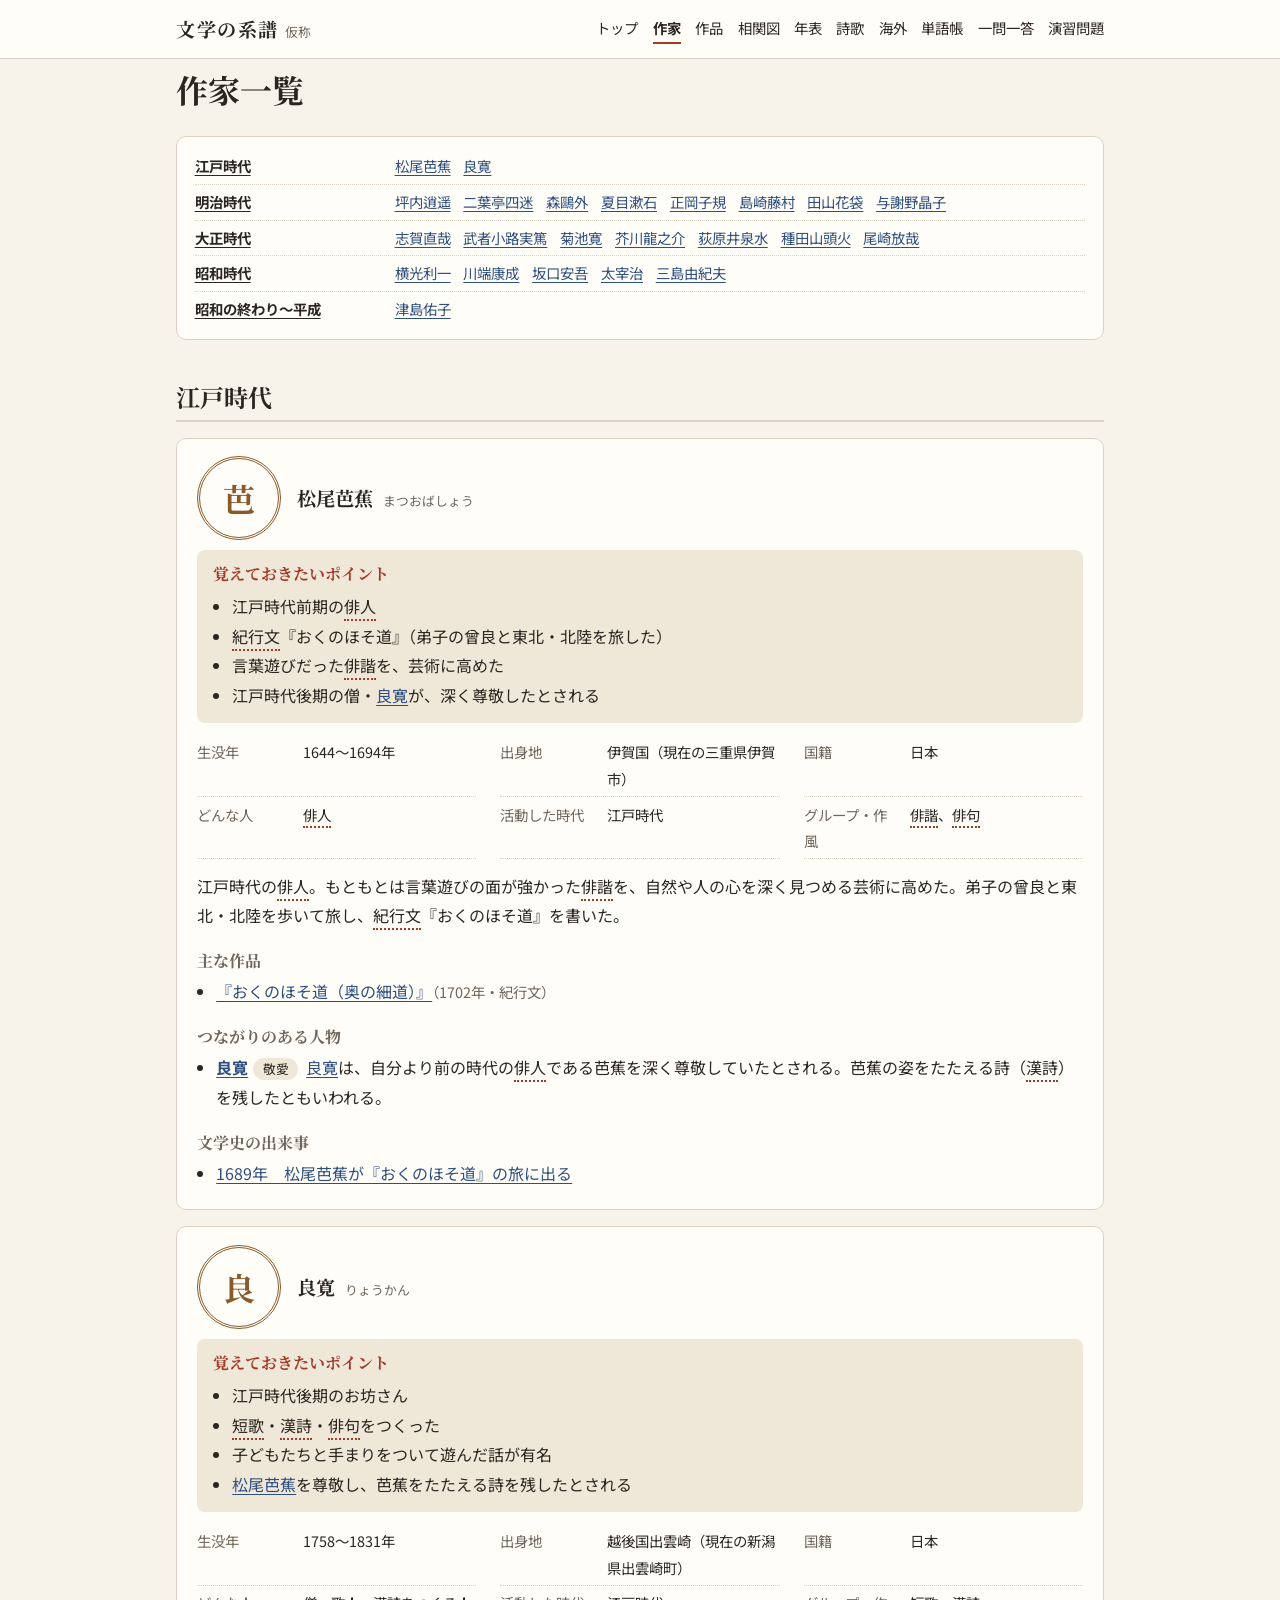
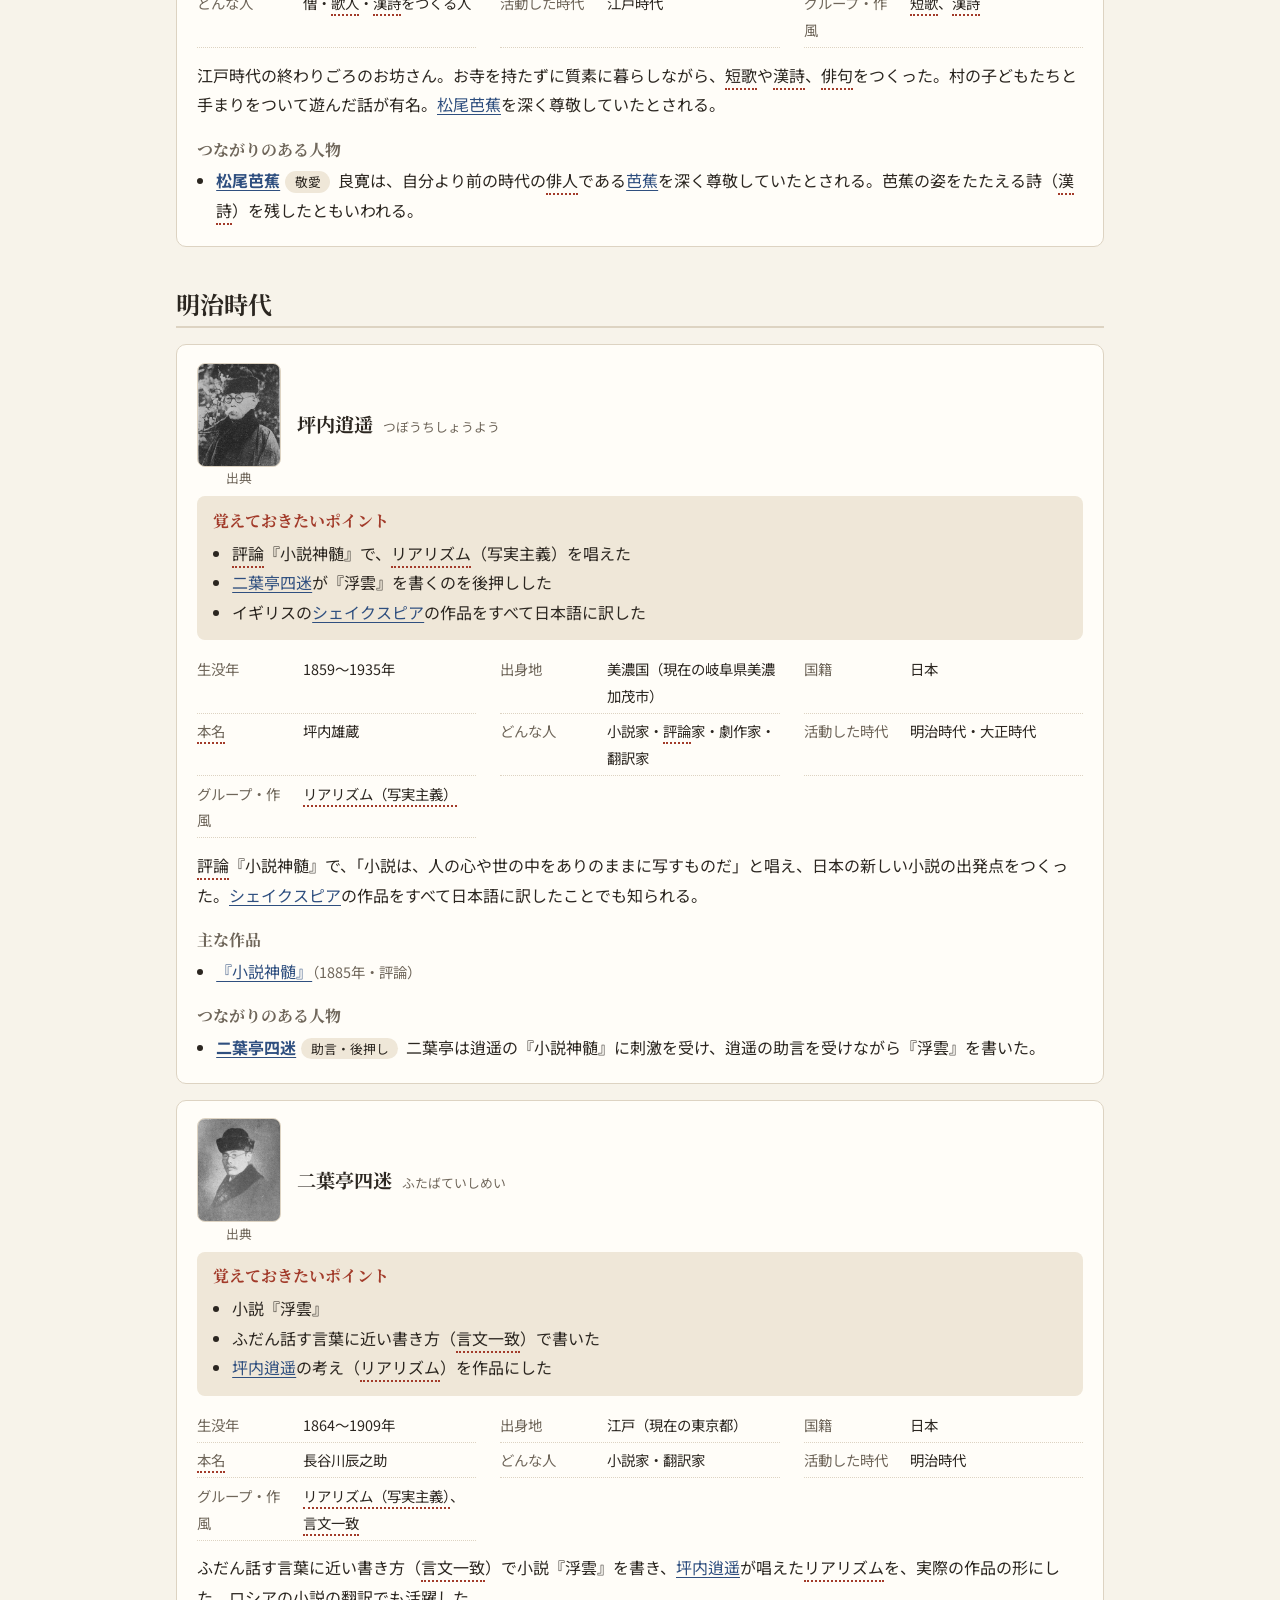
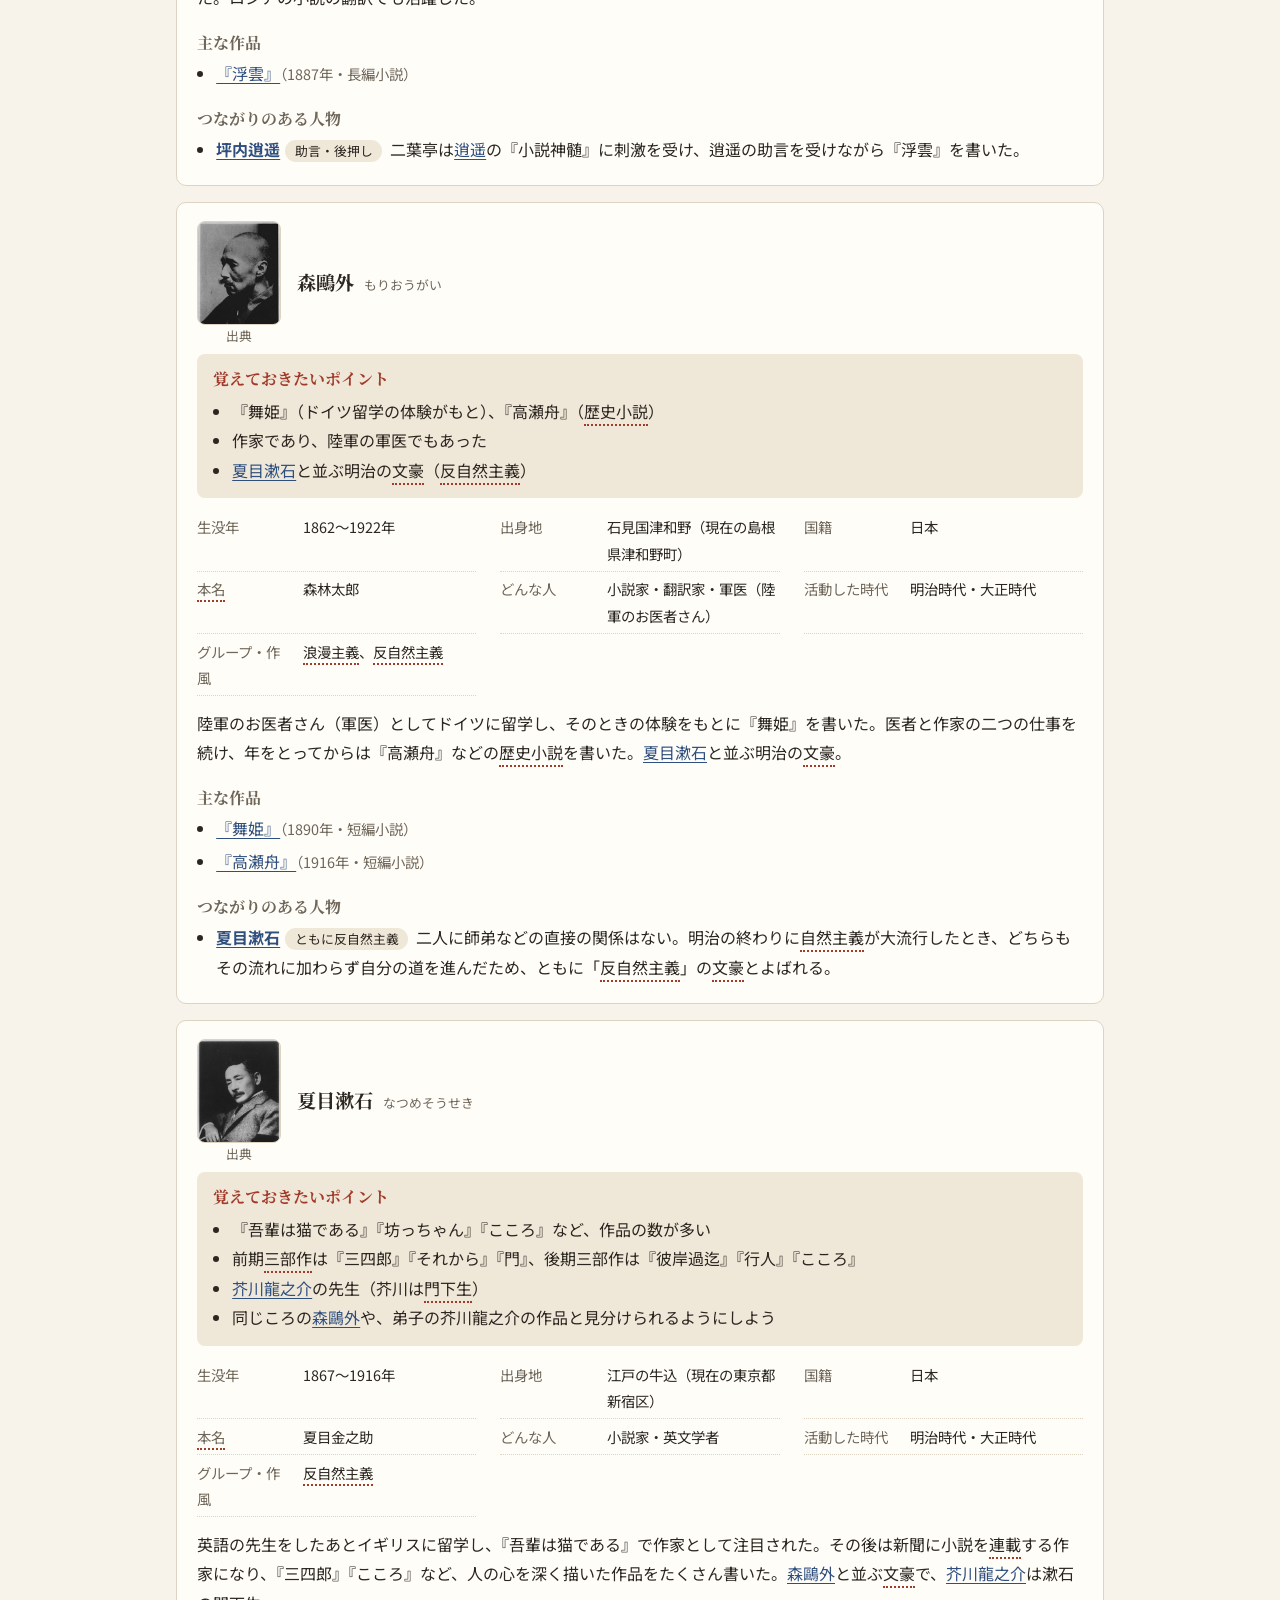
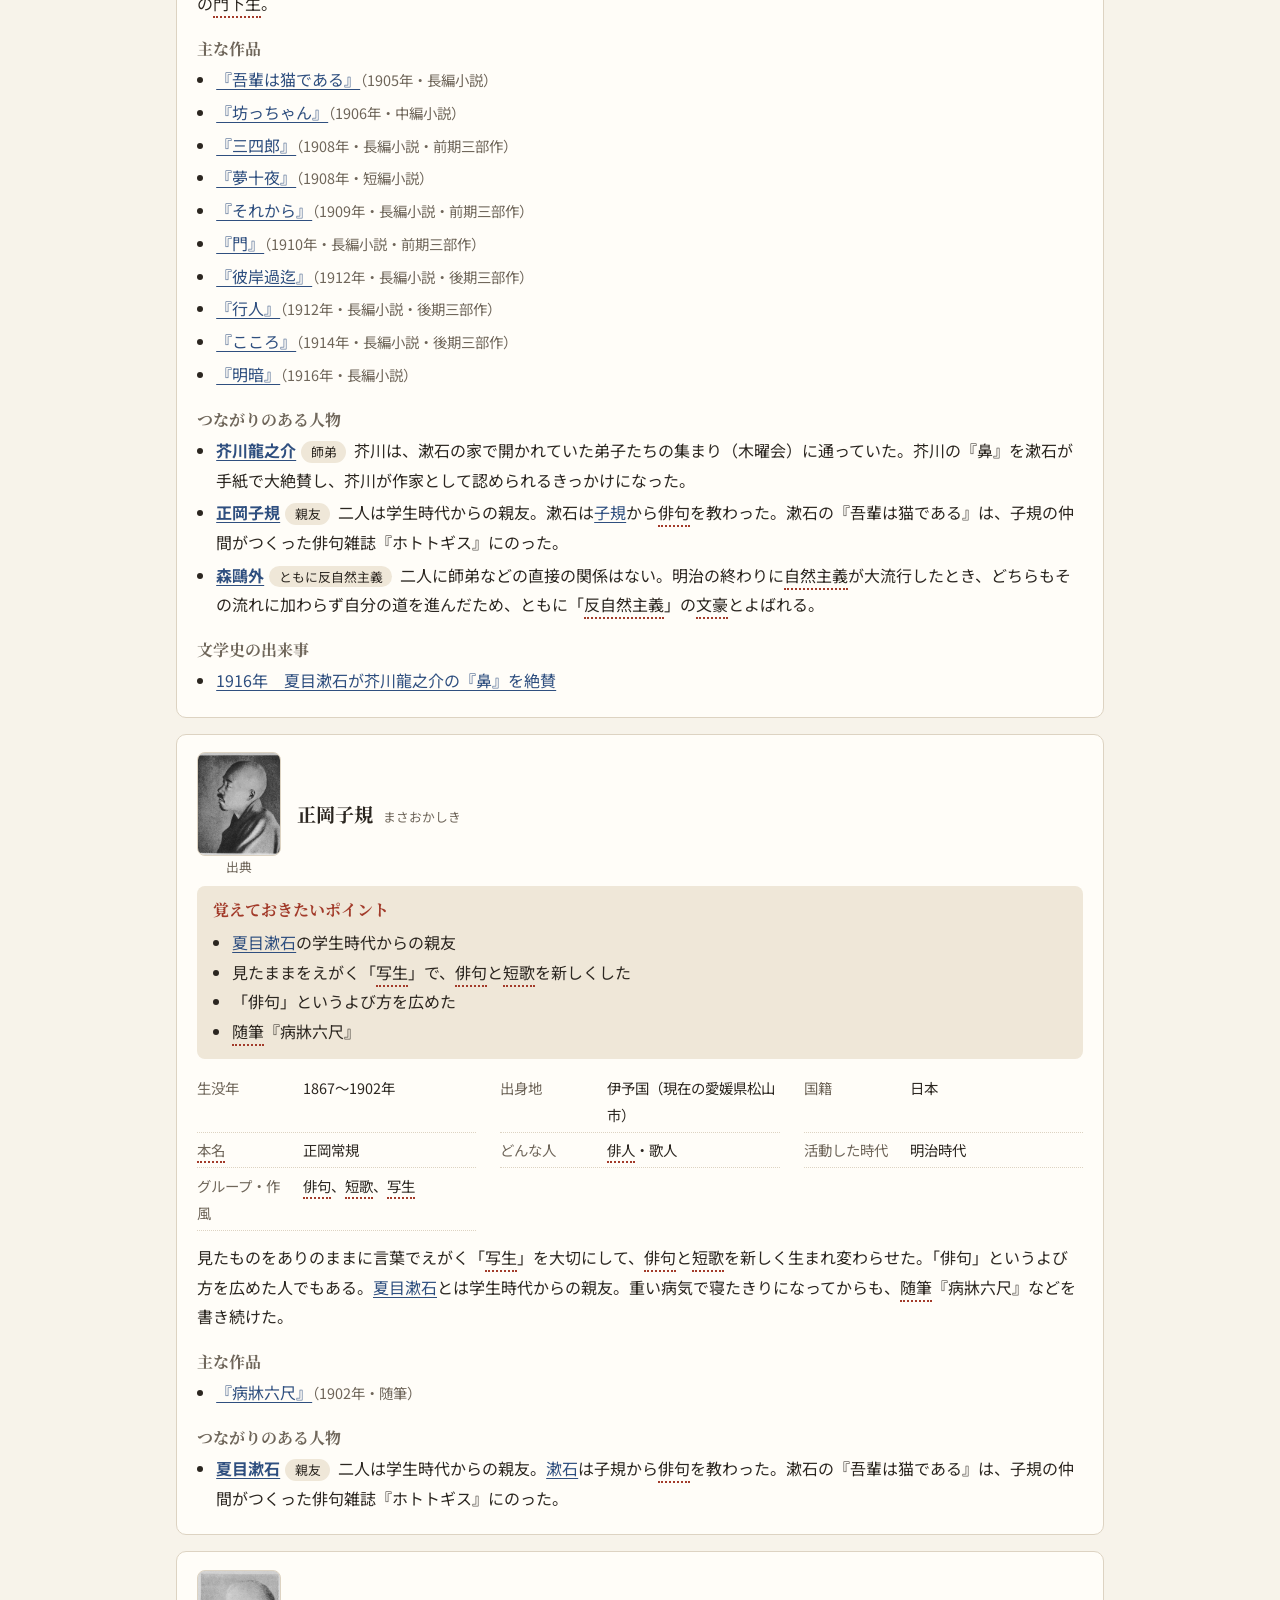
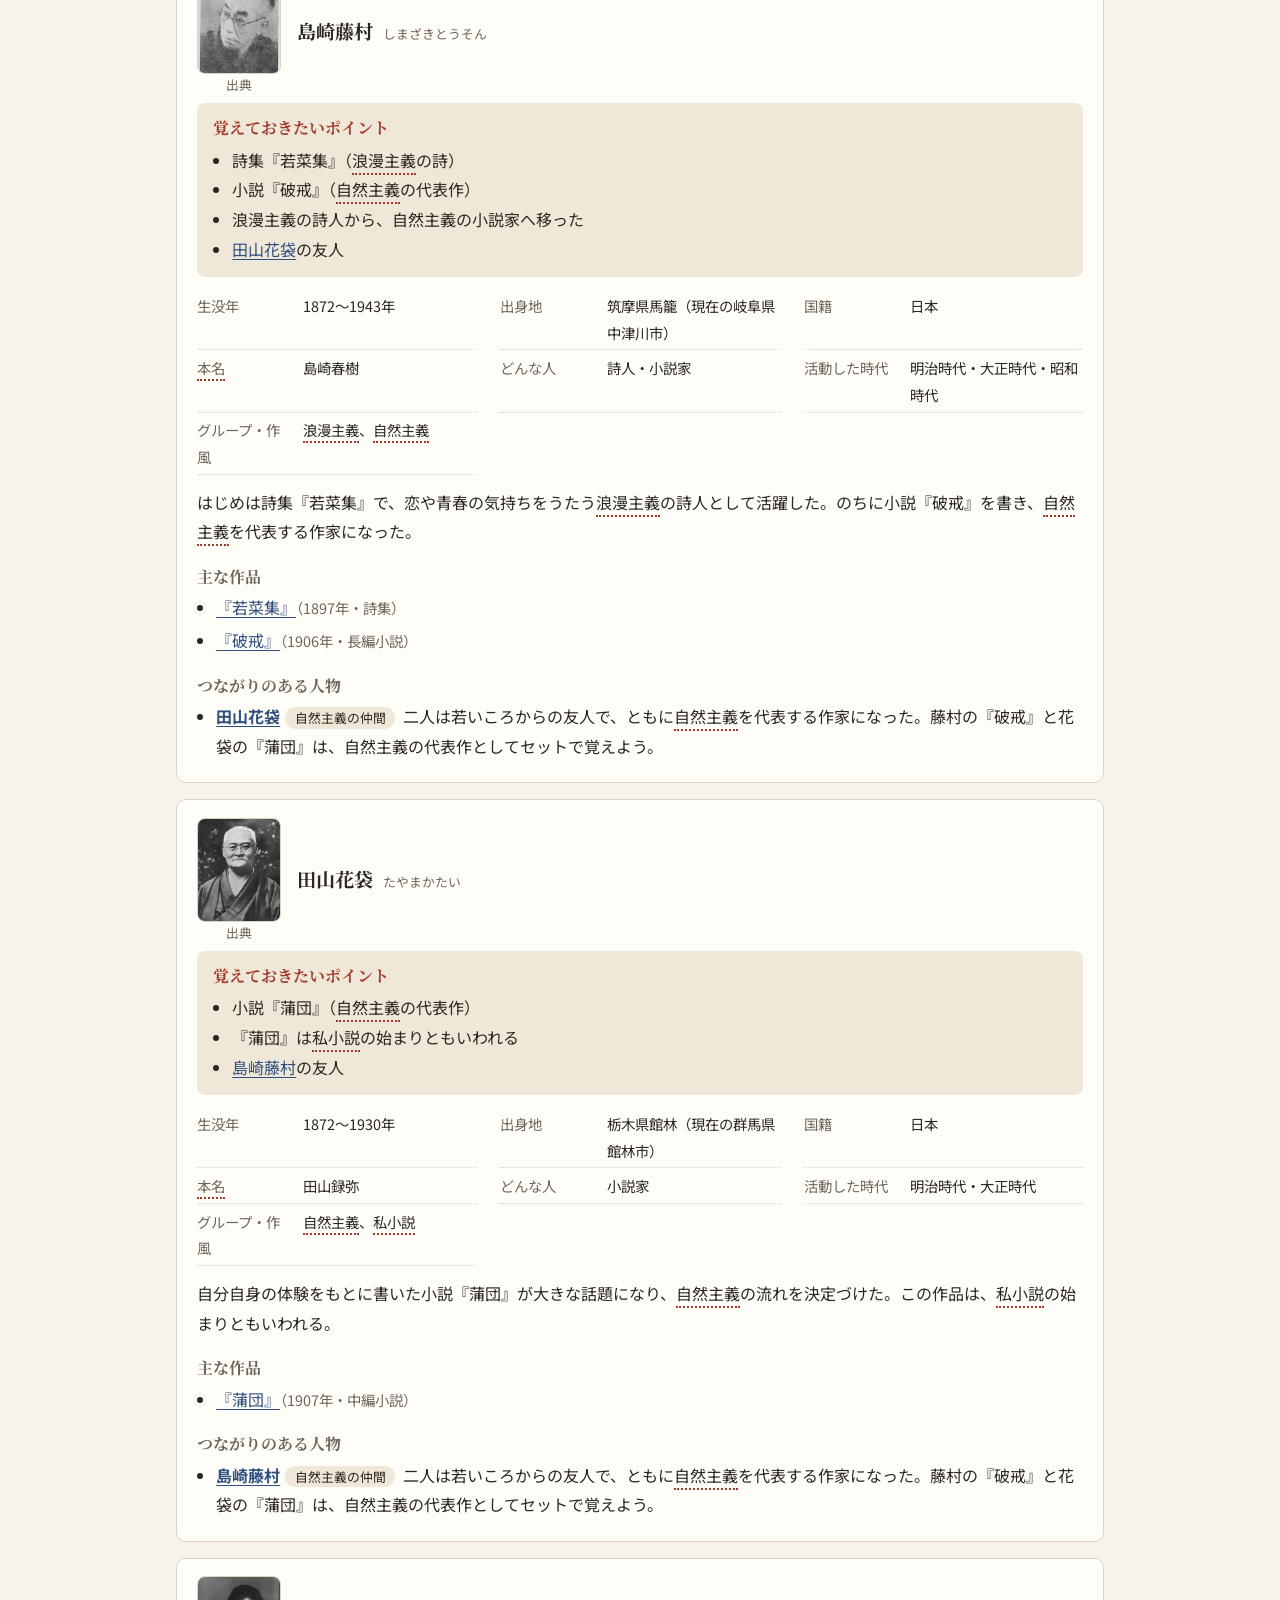
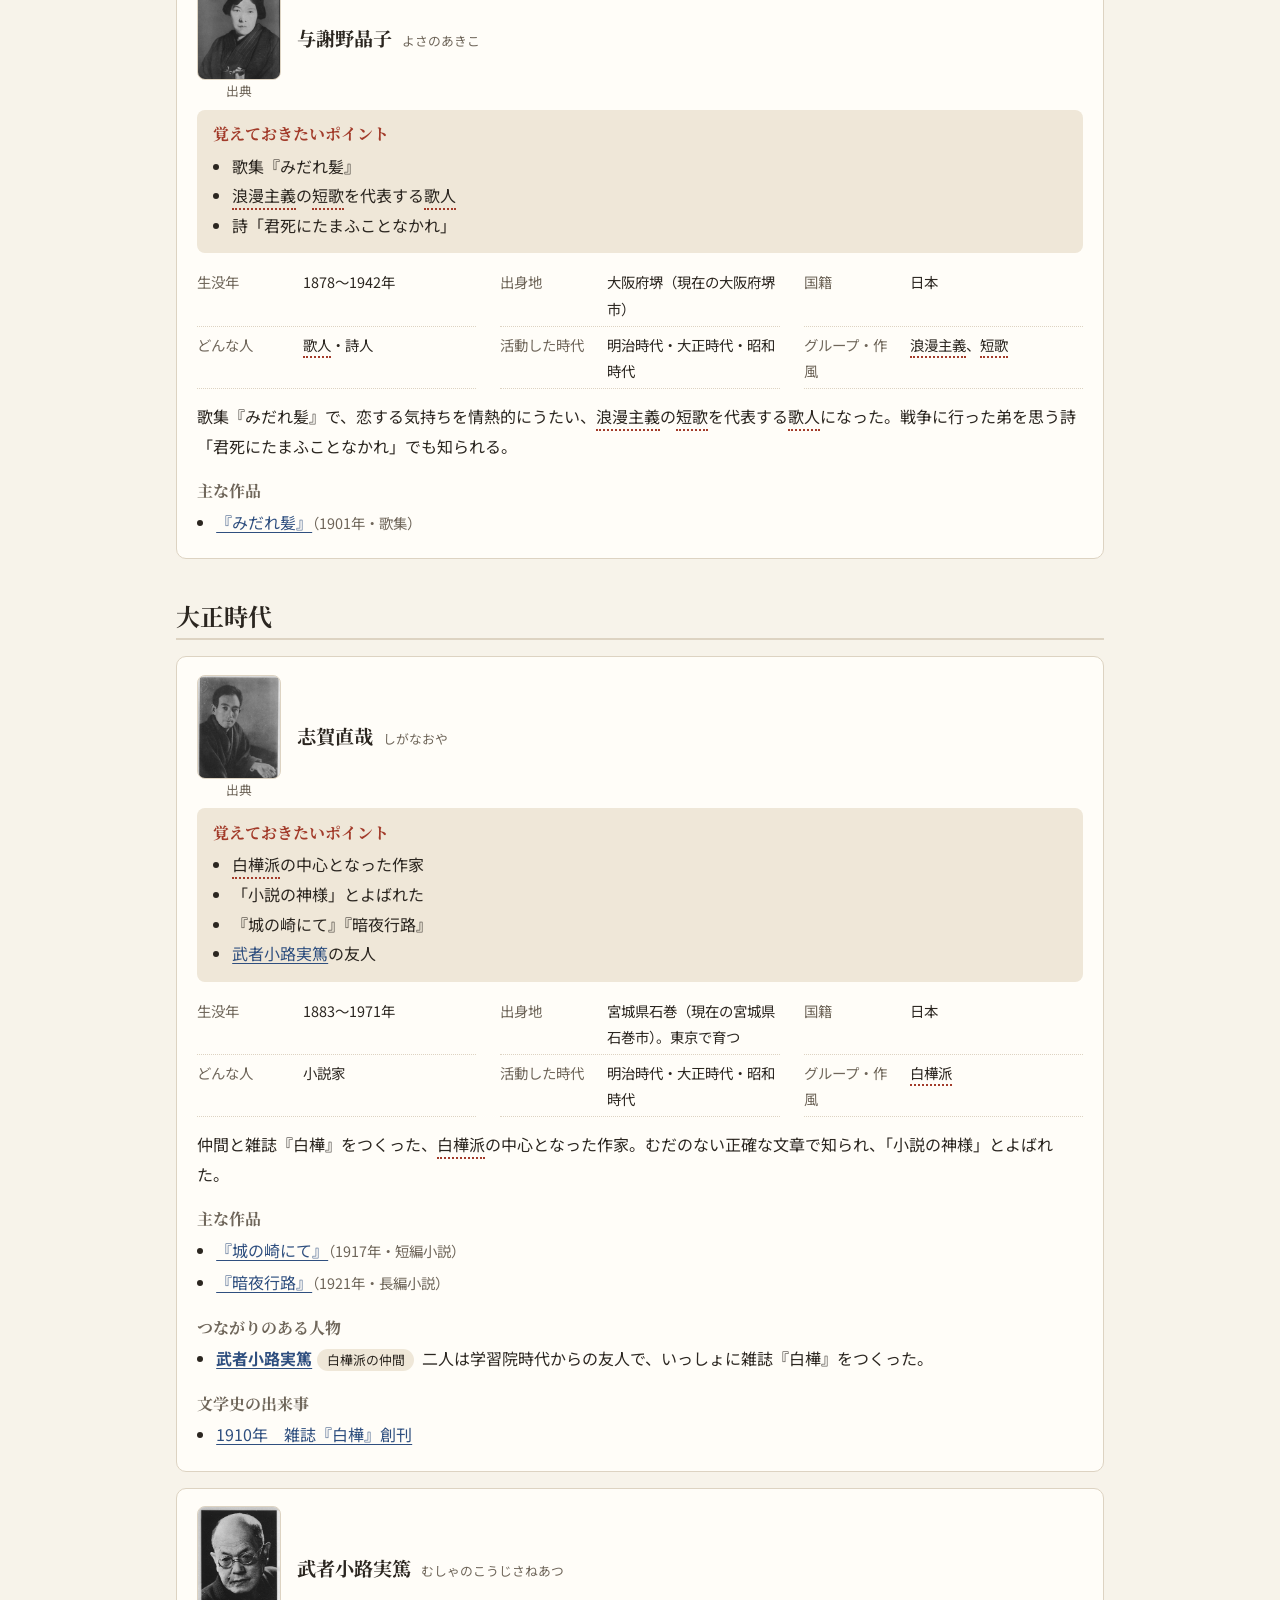
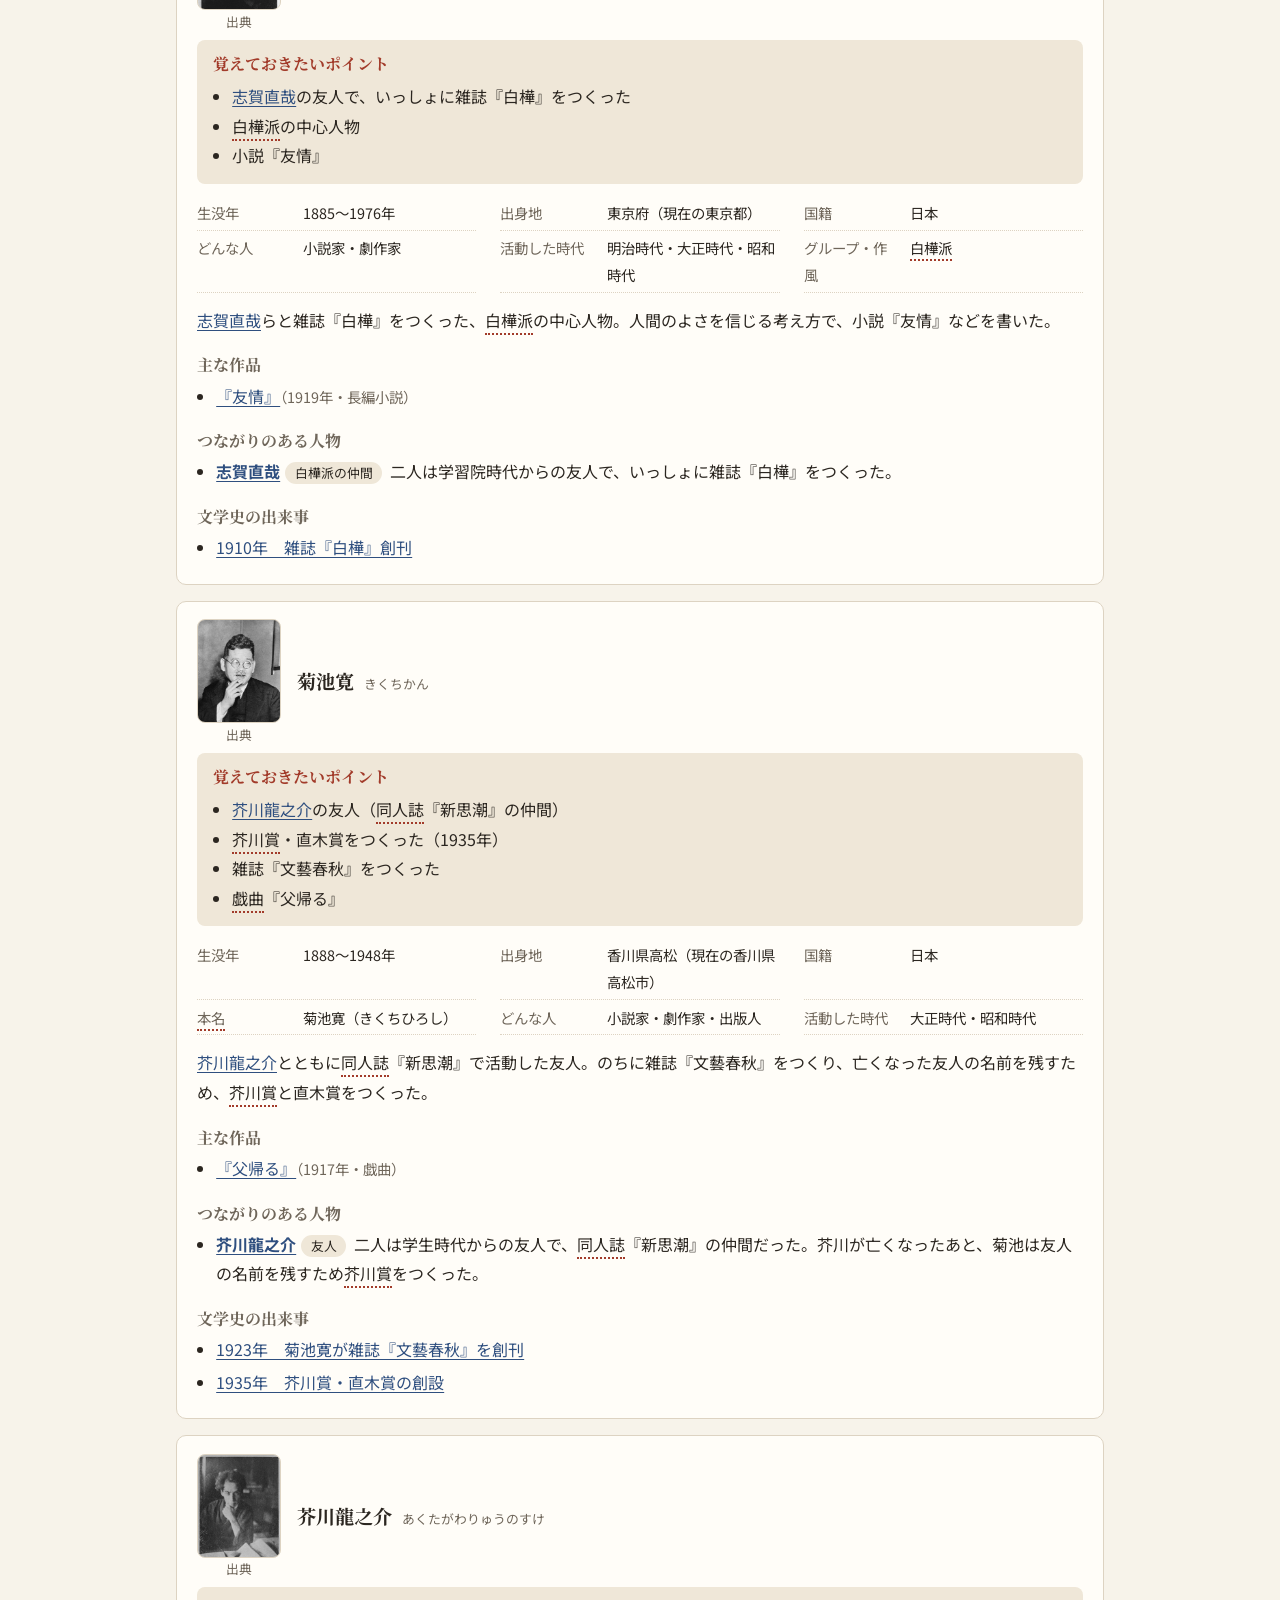
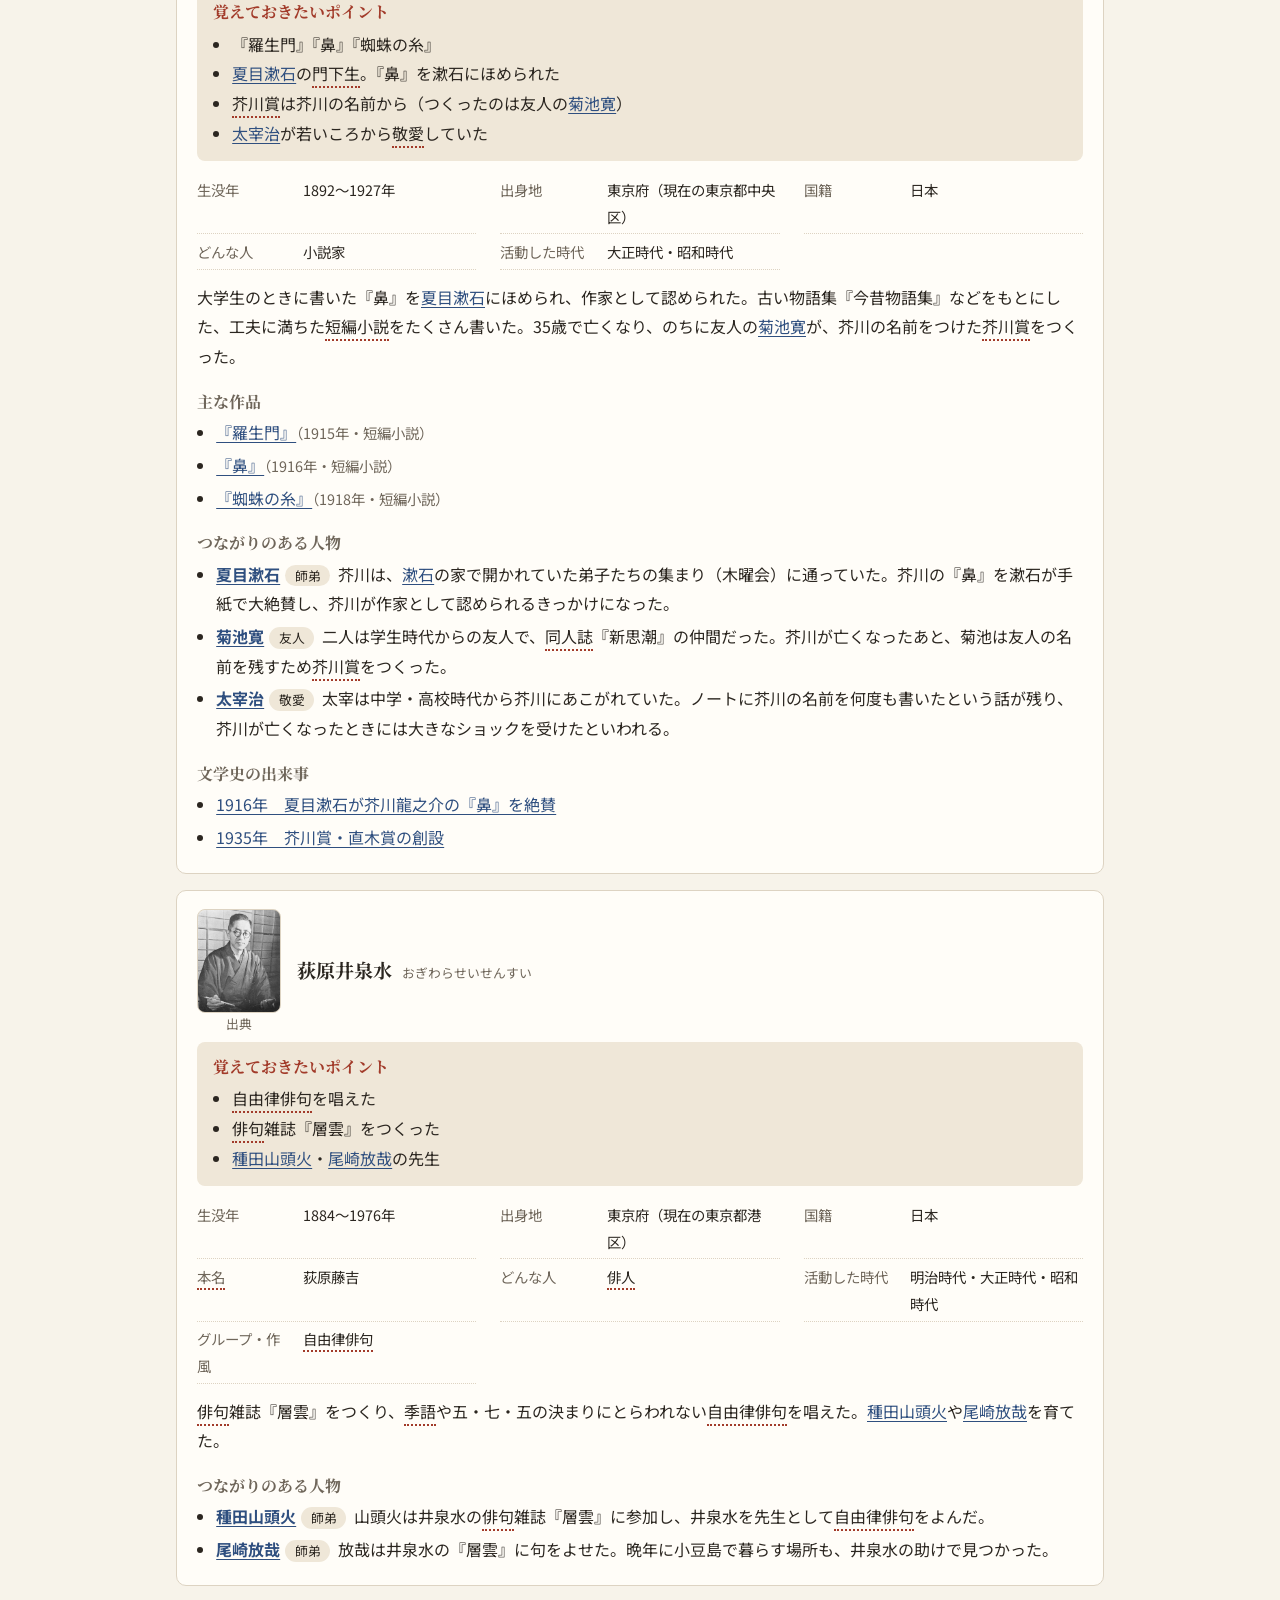
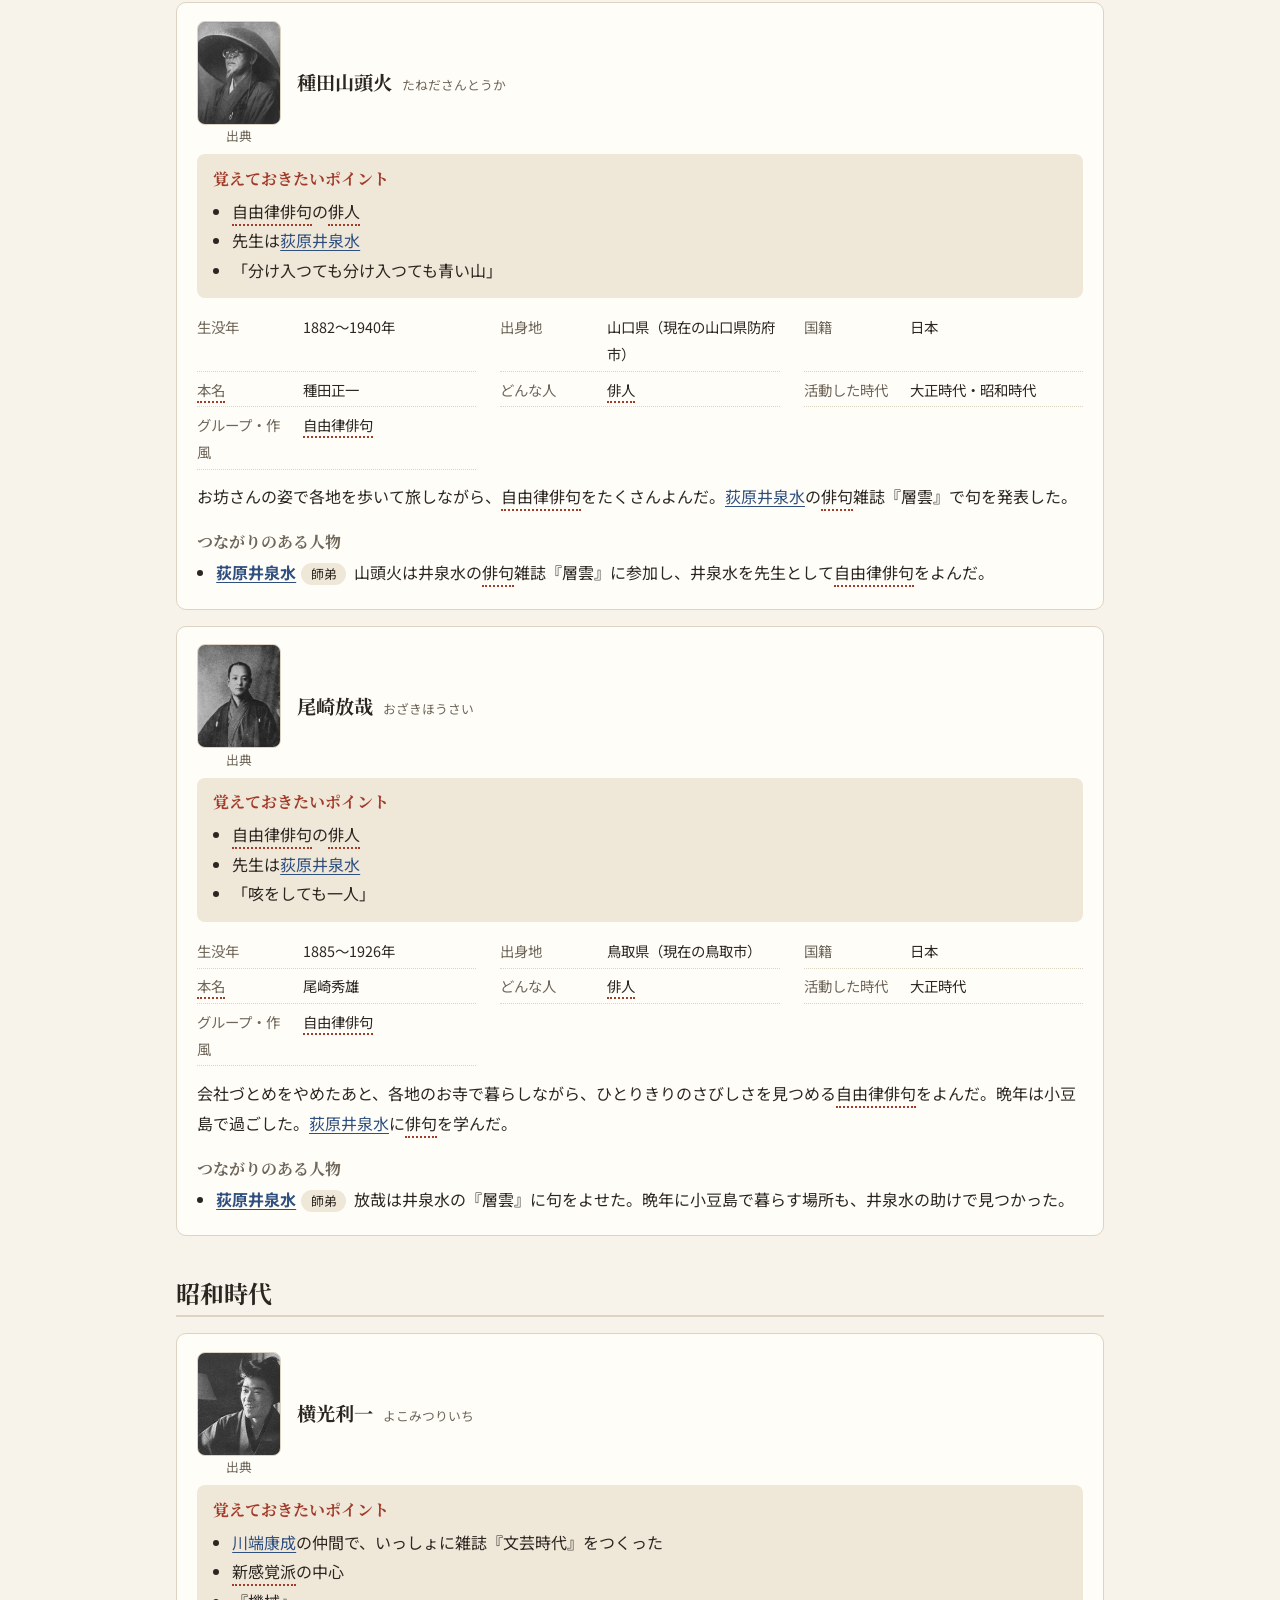
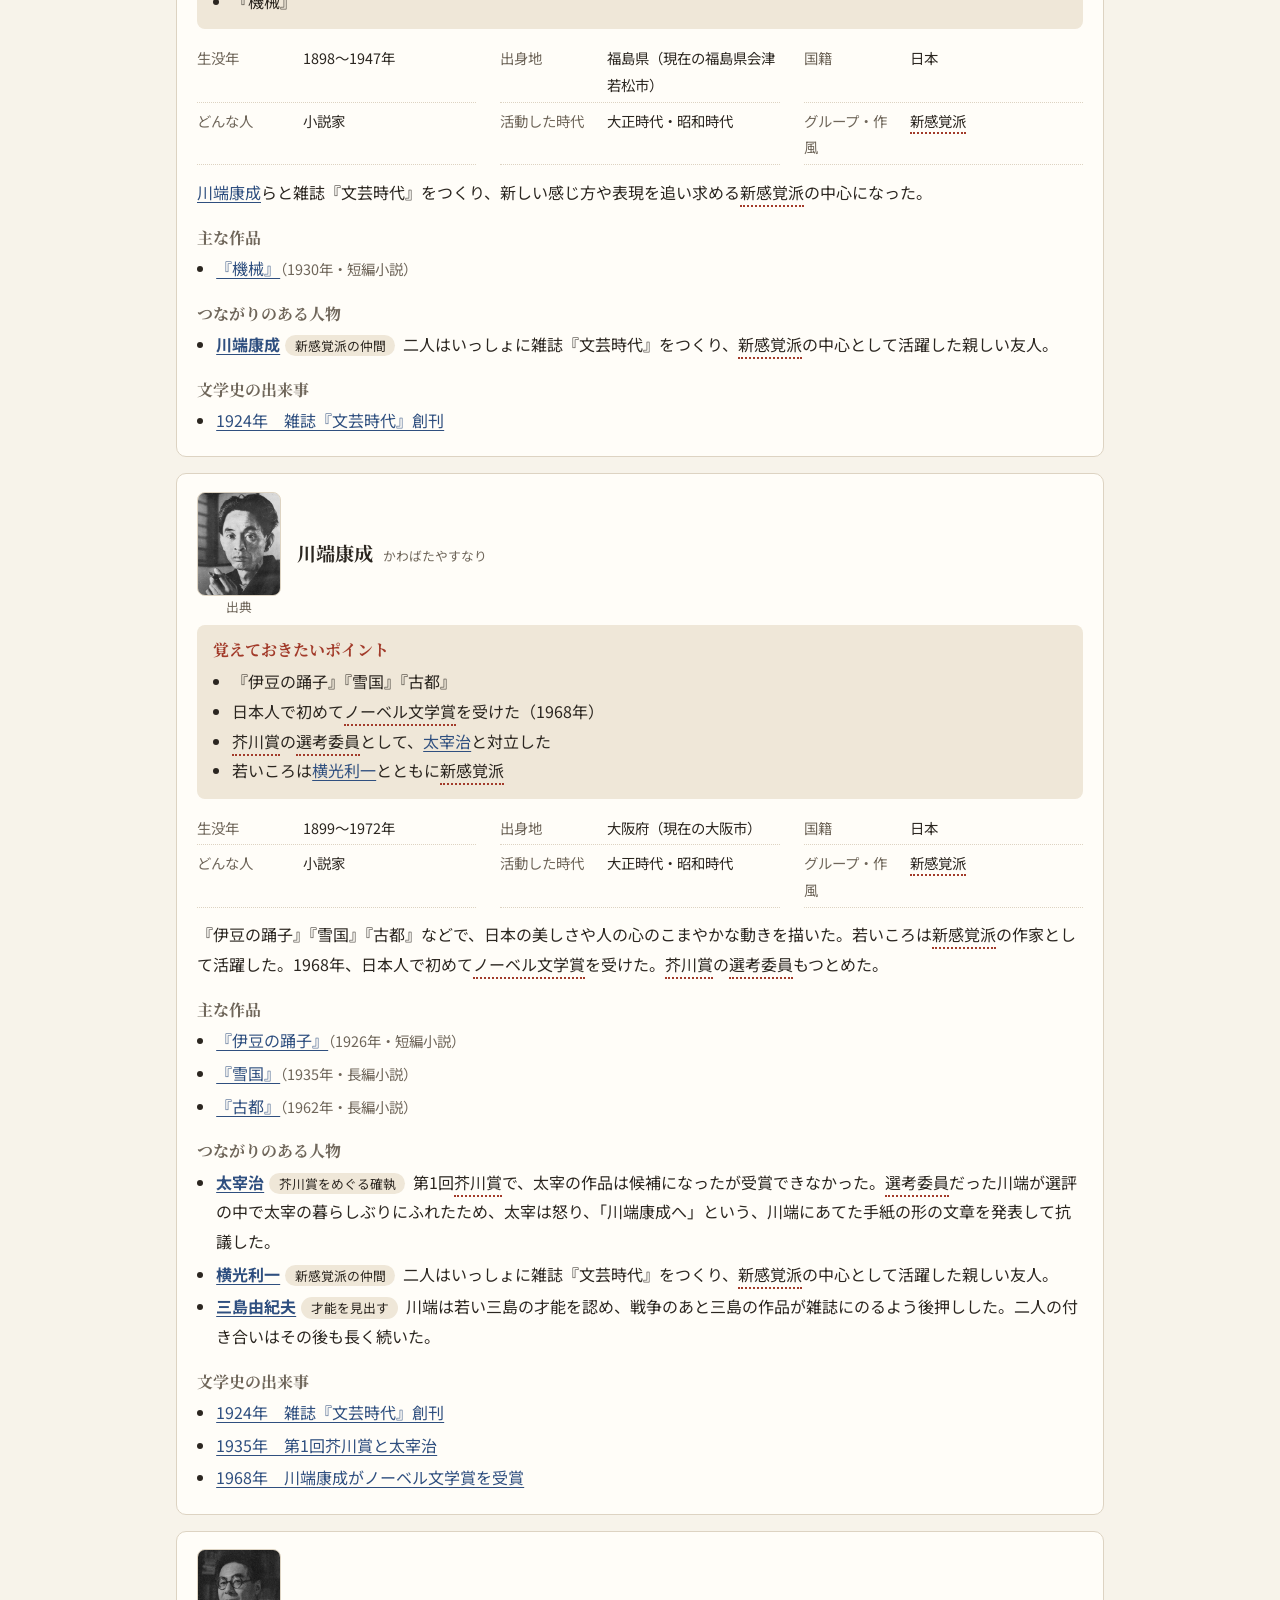
==== commit 57ec3a82: "Cover all site knowledge in the drill; rebuild exercises by pattern - Generate 298 one-question dril" ====
--- a/authors.html
+++ b/authors.html
@@ -83,7 +83,6 @@
         <ul class="list">
           <li><a href="timeline.html#ev-1689-oku-no-hosomichi-journey">1689年　松尾芭蕉が『おくのほそ道』の旅に出る</a></li>
         </ul>
-        <p class="related">この作家が出てくる問題：<a href="ichimon.html#q-0004">一問一答Q4</a>、<a href="quiz.html#q-0005">演習 問1</a>、<a href="quiz.html#q-0017">演習 問3</a>、<a href="quiz.html#q-0016">演習 問6</a></p>
       </article>
 
       <article class="card person" id="ryokan">
@@ -114,7 +113,6 @@
         <ul class="list rel-list">
           <li><strong><a href="authors.html#matsuo-basho">松尾芭蕉</a></strong><span class="tag">敬愛</span>良寛は、自分より前の時代の<a class="word" href="glossary.html#term-haijin">俳人</a>である<a class="person" href="authors.html#matsuo-basho">芭蕉</a>を深く尊敬していたとされる。芭蕉の姿をたたえる詩（<a class="word" href="glossary.html#term-kanshi">漢詩</a>）を残したともいわれる。</li>
         </ul>
-        <p class="related">この作家が出てくる問題：<a href="quiz.html#q-0016">演習 問6</a></p>
       </article>
     </section>
 
@@ -152,7 +150,6 @@
         <ul class="list rel-list">
           <li><strong><a href="authors.html#futabatei-shimei">二葉亭四迷</a></strong><span class="tag">助言・後押し</span>二葉亭は逍遥の『小説神髄』に刺激を受け、逍遥の助言を受けながら『浮雲』を書いた。</li>
         </ul>
-        <p class="related">この作家が出てくる問題：<a href="ichimon.html#q-0018">一問一答Q8</a></p>
       </article>
 
       <article class="card person" id="futabatei-shimei">
@@ -186,7 +183,6 @@
         <ul class="list rel-list">
           <li><strong><a href="authors.html#tsubouchi-shoyo">坪内逍遥</a></strong><span class="tag">助言・後押し</span>二葉亭は<a class="person" href="authors.html#tsubouchi-shoyo">逍遥</a>の『小説神髄』に刺激を受け、逍遥の助言を受けながら『浮雲』を書いた。</li>
         </ul>
-        <p class="related">この作家が出てくる問題：<a href="ichimon.html#q-0018">一問一答Q8</a></p>
       </article>
 
       <article class="card person" id="mori-ogai">
@@ -221,7 +217,6 @@
         <ul class="list rel-list">
           <li><strong><a href="authors.html#natsume-soseki">夏目漱石</a></strong><span class="tag">ともに反自然主義</span>二人に師弟などの直接の関係はない。明治の終わりに<a class="word" href="glossary.html#term-naturalism">自然主義</a>が大流行したとき、どちらもその流れに加わらず自分の道を進んだため、ともに「<a class="word" href="glossary.html#term-anti-naturalism">反自然主義</a>」の<a class="word" href="glossary.html#term-bungo">文豪</a>とよばれる。</li>
         </ul>
-        <p class="related">この作家が出てくる問題：<a href="ichimon.html#q-0006">一問一答Q5</a>、<a href="quiz.html#q-0008">演習 問2</a>、<a href="ichimon.html#q-0018">一問一答Q8</a></p>
       </article>
 
       <article class="card person" id="natsume-soseki">
@@ -271,7 +266,6 @@
         <ul class="list">
           <li><a href="timeline.html#ev-1916-soseki-praises-hana">1916年　夏目漱石が芥川龍之介の『鼻』を絶賛</a></li>
         </ul>
-        <p class="related">この作家が出てくる問題：<a href="ichimon.html#q-0002">一問一答Q2</a>、<a href="ichimon.html#q-0003">一問一答Q3</a>、<a href="quiz.html#q-0005">演習 問1</a>、<a href="ichimon.html#q-0006">一問一答Q5</a>、<a href="quiz.html#q-0008">演習 問2</a>、<a href="quiz.html#q-0017">演習 問3</a></p>
       </article>
 
       <article class="card person" id="masaoka-shiki">
@@ -306,7 +300,6 @@
         <ul class="list rel-list">
           <li><strong><a href="authors.html#natsume-soseki">夏目漱石</a></strong><span class="tag">親友</span>二人は学生時代からの親友。<a class="person" href="authors.html#natsume-soseki">漱石</a>は子規から<a class="word" href="glossary.html#term-haiku">俳句</a>を教わった。漱石の『吾輩は猫である』は、子規の仲間がつくった俳句雑誌『ホトトギス』にのった。</li>
         </ul>
-        <p class="related">この作家が出てくる問題：<a href="quiz.html#q-0017">演習 問3</a>、<a href="ichimon.html#q-0018">一問一答Q8</a>、<a href="ichimon.html#q-0019">一問一答Q14</a></p>
       </article>
 
       <article class="card person" id="shimazaki-toson">
@@ -342,7 +335,6 @@
         <ul class="list rel-list">
           <li><strong><a href="authors.html#tayama-katai">田山花袋</a></strong><span class="tag">自然主義の仲間</span>二人は若いころからの友人で、ともに<a class="word" href="glossary.html#term-naturalism">自然主義</a>を代表する作家になった。藤村の『破戒』と花袋の『蒲団』は、自然主義の代表作としてセットで覚えよう。</li>
         </ul>
-        <p class="related">この作家が出てくる問題：<a href="ichimon.html#q-0024">一問一答Q9</a></p>
       </article>
 
       <article class="card person" id="tayama-katai">
@@ -376,7 +368,6 @@
         <ul class="list rel-list">
           <li><strong><a href="authors.html#shimazaki-toson">島崎藤村</a></strong><span class="tag">自然主義の仲間</span>二人は若いころからの友人で、ともに<a class="word" href="glossary.html#term-naturalism">自然主義</a>を代表する作家になった。藤村の『破戒』と花袋の『蒲団』は、自然主義の代表作としてセットで覚えよう。</li>
         </ul>
-        <p class="related">この作家が出てくる問題：<a href="ichimon.html#q-0024">一問一答Q9</a></p>
       </article>
 
       <article class="card person" id="yosano-akiko">
@@ -521,7 +512,6 @@
           <li><a href="timeline.html#ev-1923-bungeishunju">1923年　菊池寛が雑誌『文藝春秋』を創刊</a></li>
           <li><a href="timeline.html#ev-1935-akutagawa-naoki-prize-founded">1935年　芥川賞・直木賞の創設</a></li>
         </ul>
-        <p class="related">この作家が出てくる問題：<a href="quiz.html#q-0017">演習 問3</a>、<a href="quiz.html#q-0010">演習 問5</a></p>
       </article>
 
       <article class="card person" id="akutagawa-ryunosuke">
@@ -563,7 +553,6 @@
           <li><a href="timeline.html#ev-1916-soseki-praises-hana">1916年　夏目漱石が芥川龍之介の『鼻』を絶賛</a></li>
           <li><a href="timeline.html#ev-1935-akutagawa-naoki-prize-founded">1935年　芥川賞・直木賞の創設</a></li>
         </ul>
-        <p class="related">この作家が出てくる問題：<a href="ichimon.html#q-0002">一問一答Q2</a>、<a href="quiz.html#q-0008">演習 問2</a>、<a href="quiz.html#q-0009">演習 問4</a>、<a href="quiz.html#q-0010">演習 問5</a></p>
       </article>
 
       <article class="card person" id="ogiwara-seisensui">
@@ -594,7 +583,6 @@
           <li><strong><a href="authors.html#taneda-santoka">種田山頭火</a></strong><span class="tag">師弟</span>山頭火は井泉水の<a class="word" href="glossary.html#term-haiku">俳句</a>雑誌『層雲』に参加し、井泉水を先生として<a class="word" href="glossary.html#term-jiyuritsu">自由律俳句</a>をよんだ。</li>
           <li><strong><a href="authors.html#ozaki-hosai">尾崎放哉</a></strong><span class="tag">師弟</span>放哉は井泉水の『層雲』に句をよせた。晩年に小豆島で暮らす場所も、井泉水の助けで見つかった。</li>
         </ul>
-        <p class="related">この作家が出てくる問題：<a href="ichimon.html#q-0014">一問一答Q12</a>、<a href="ichimon.html#q-0019">一問一答Q14</a></p>
       </article>
 
       <article class="card person" id="taneda-santoka">
@@ -624,7 +612,6 @@
         <ul class="list rel-list">
           <li><strong><a href="authors.html#ogiwara-seisensui">荻原井泉水</a></strong><span class="tag">師弟</span>山頭火は井泉水の<a class="word" href="glossary.html#term-haiku">俳句</a>雑誌『層雲』に参加し、井泉水を先生として<a class="word" href="glossary.html#term-jiyuritsu">自由律俳句</a>をよんだ。</li>
         </ul>
-        <p class="related">この作家が出てくる問題：<a href="quiz.html#q-0017">演習 問3</a>、<a href="ichimon.html#q-0014">一問一答Q12</a>、<a href="ichimon.html#q-0019">一問一答Q14</a></p>
       </article>
 
       <article class="card person" id="ozaki-hosai">
@@ -654,7 +641,6 @@
         <ul class="list rel-list">
           <li><strong><a href="authors.html#ogiwara-seisensui">荻原井泉水</a></strong><span class="tag">師弟</span>放哉は井泉水の『層雲』に句をよせた。晩年に小豆島で暮らす場所も、井泉水の助けで見つかった。</li>
         </ul>
-        <p class="related">この作家が出てくる問題：<a href="ichimon.html#q-0014">一問一答Q12</a>、<a href="ichimon.html#q-0019">一問一答Q14</a></p>
       </article>
     </section>
 
@@ -738,7 +724,6 @@
           <li><a href="timeline.html#ev-1935-first-akutagawa-prize">1935年　第1回芥川賞と太宰治</a></li>
           <li><a href="timeline.html#ev-1968-kawabata-nobel">1968年　川端康成がノーベル文学賞を受賞</a></li>
         </ul>
-        <p class="related">この作家が出てくる問題：<a href="quiz.html#q-0009">演習 問4</a></p>
       </article>
 
       <article class="card person" id="sakaguchi-ango">
@@ -815,7 +800,6 @@
         <ul class="list">
           <li><a href="timeline.html#ev-1935-first-akutagawa-prize">1935年　第1回芥川賞と太宰治</a></li>
         </ul>
-        <p class="related">この作家が出てくる問題：<a href="ichimon.html#q-0001">一問一答Q1</a>、<a href="quiz.html#q-0005">演習 問1</a>、<a href="ichimon.html#q-0007">一問一答Q6</a>、<a href="quiz.html#q-0009">演習 問4</a></p>
       </article>
 
       <article class="card person" id="mishima-yukio">
@@ -848,7 +832,6 @@
         <ul class="list rel-list">
           <li><strong><a href="authors.html#kawabata-yasunari">川端康成</a></strong><span class="tag">才能を見出す</span>川端は若い三島の才能を認め、戦争のあと三島の作品が雑誌にのるよう後押しした。二人の付き合いはその後も長く続いた。</li>
         </ul>
-        <p class="related">この作家が出てくる問題：<a href="quiz.html#q-0005">演習 問1</a>、<a href="quiz.html#q-0009">演習 問4</a></p>
       </article>
     </section>
 
@@ -884,7 +867,6 @@
         <ul class="list rel-list">
           <li><strong><a href="authors.html#dazai-osamu">太宰治</a></strong><span class="tag">父と娘</span>津島佑子は<a class="person" href="authors.html#dazai-osamu">太宰治</a>の次女。太宰治の本名は津島修治なので、娘の名字も「津島」。父と同じく小説家になった。</li>
         </ul>
-        <p class="related">この作家が出てくる問題：<a href="ichimon.html#q-0007">一問一答Q6</a>、<a href="quiz.html#q-0009">演習 問4</a></p>
       </article>
     </section>
 
--- a/style.css
+++ b/style.css
@@ -288,3 +288,10 @@
   .compare.stack tbody th { font-family: var(--serif); font-size: var(--fs-3); }
   .compare.stack td[data-label]::before { content: attr(data-label) "："; color: var(--muted); }
 }
+
+/* 演習問題：覚えておくこと・パターンの説明 */
+.point { background: var(--tag-bg); border-radius: 8px; padding: 0.5rem 0.8rem; margin: 0.6rem 0; }
+.point .label, .pattern-need .tag { font-weight: var(--fw-bold); }
+.point .label { display: inline-block; font-size: var(--fs-1); color: var(--accent-ink); background: var(--accent); border-radius: 4px; padding: 0 0.45rem; margin-right: 0.5rem; line-height: 1.7; vertical-align: 0.1em; }
+.pattern-need { font-size: var(--fs-2); color: var(--muted); }
+.pattern-need .tag:first-child { margin-left: 0; }
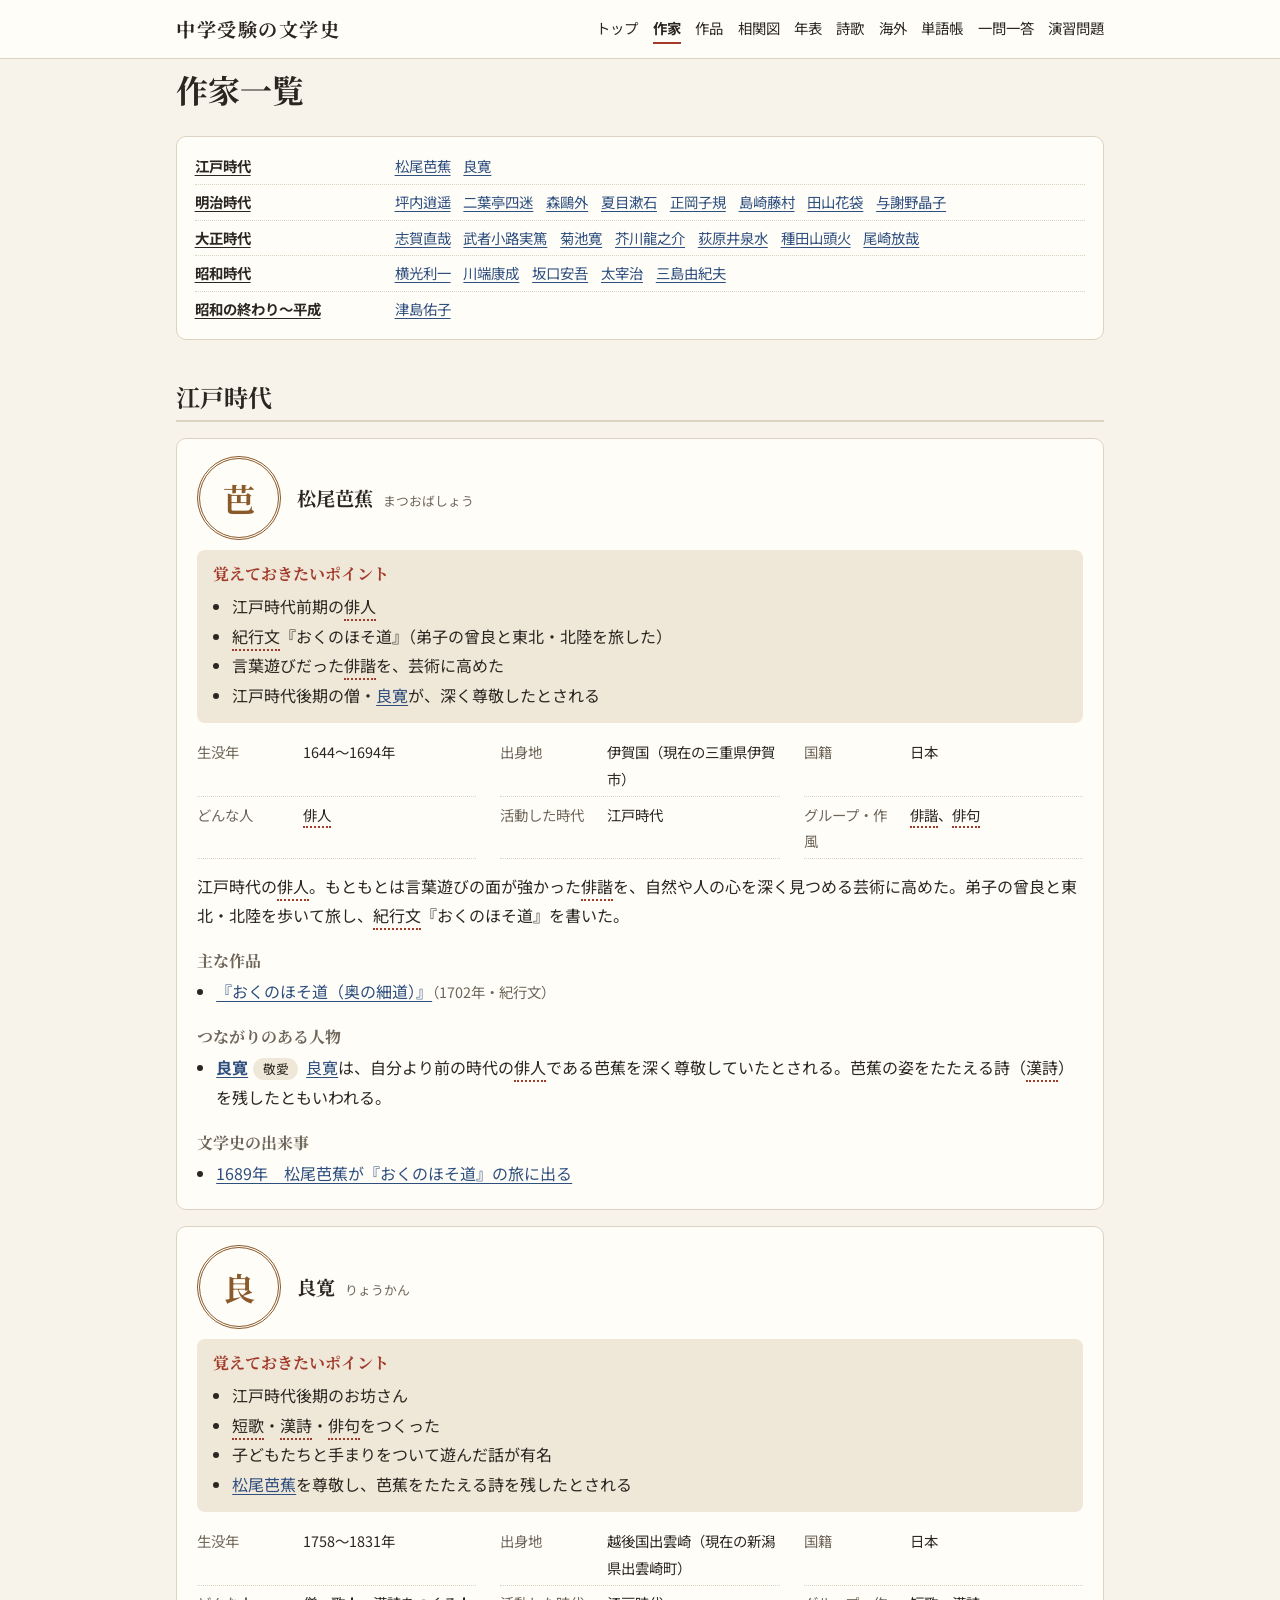
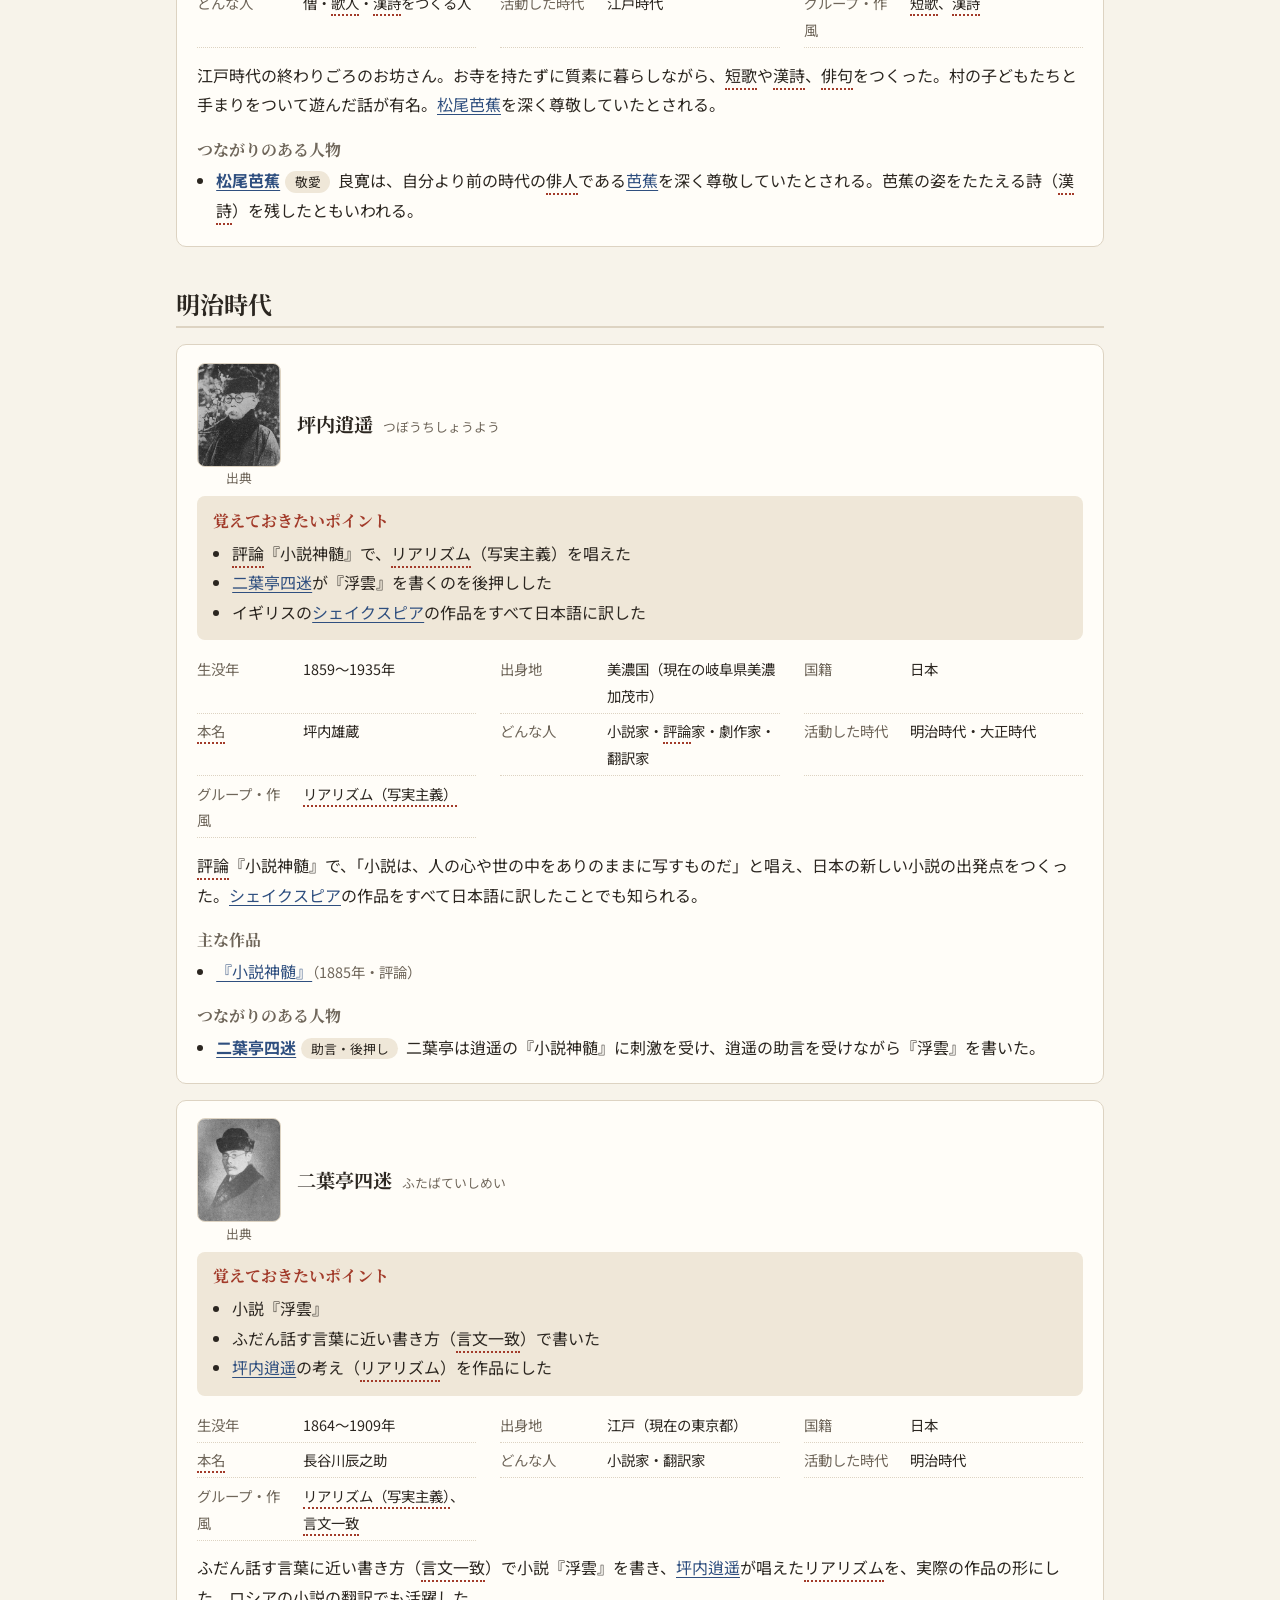
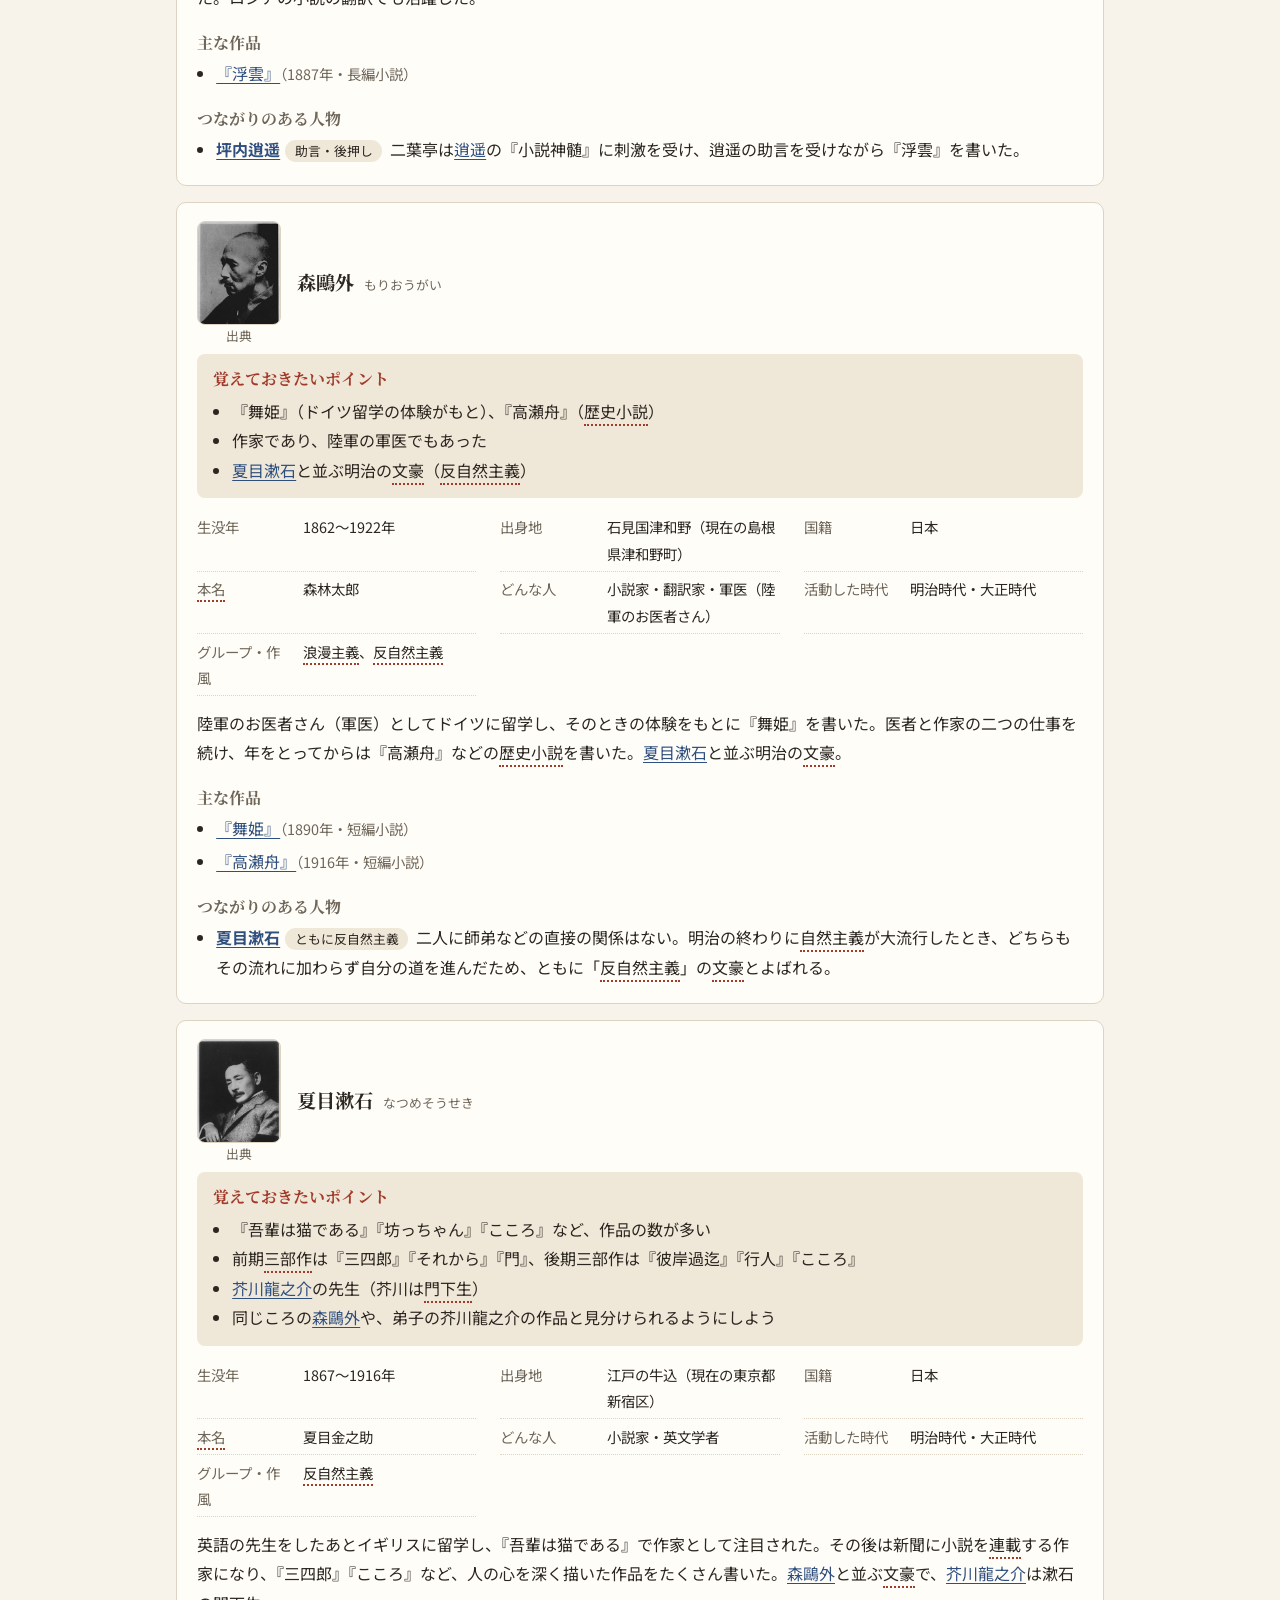
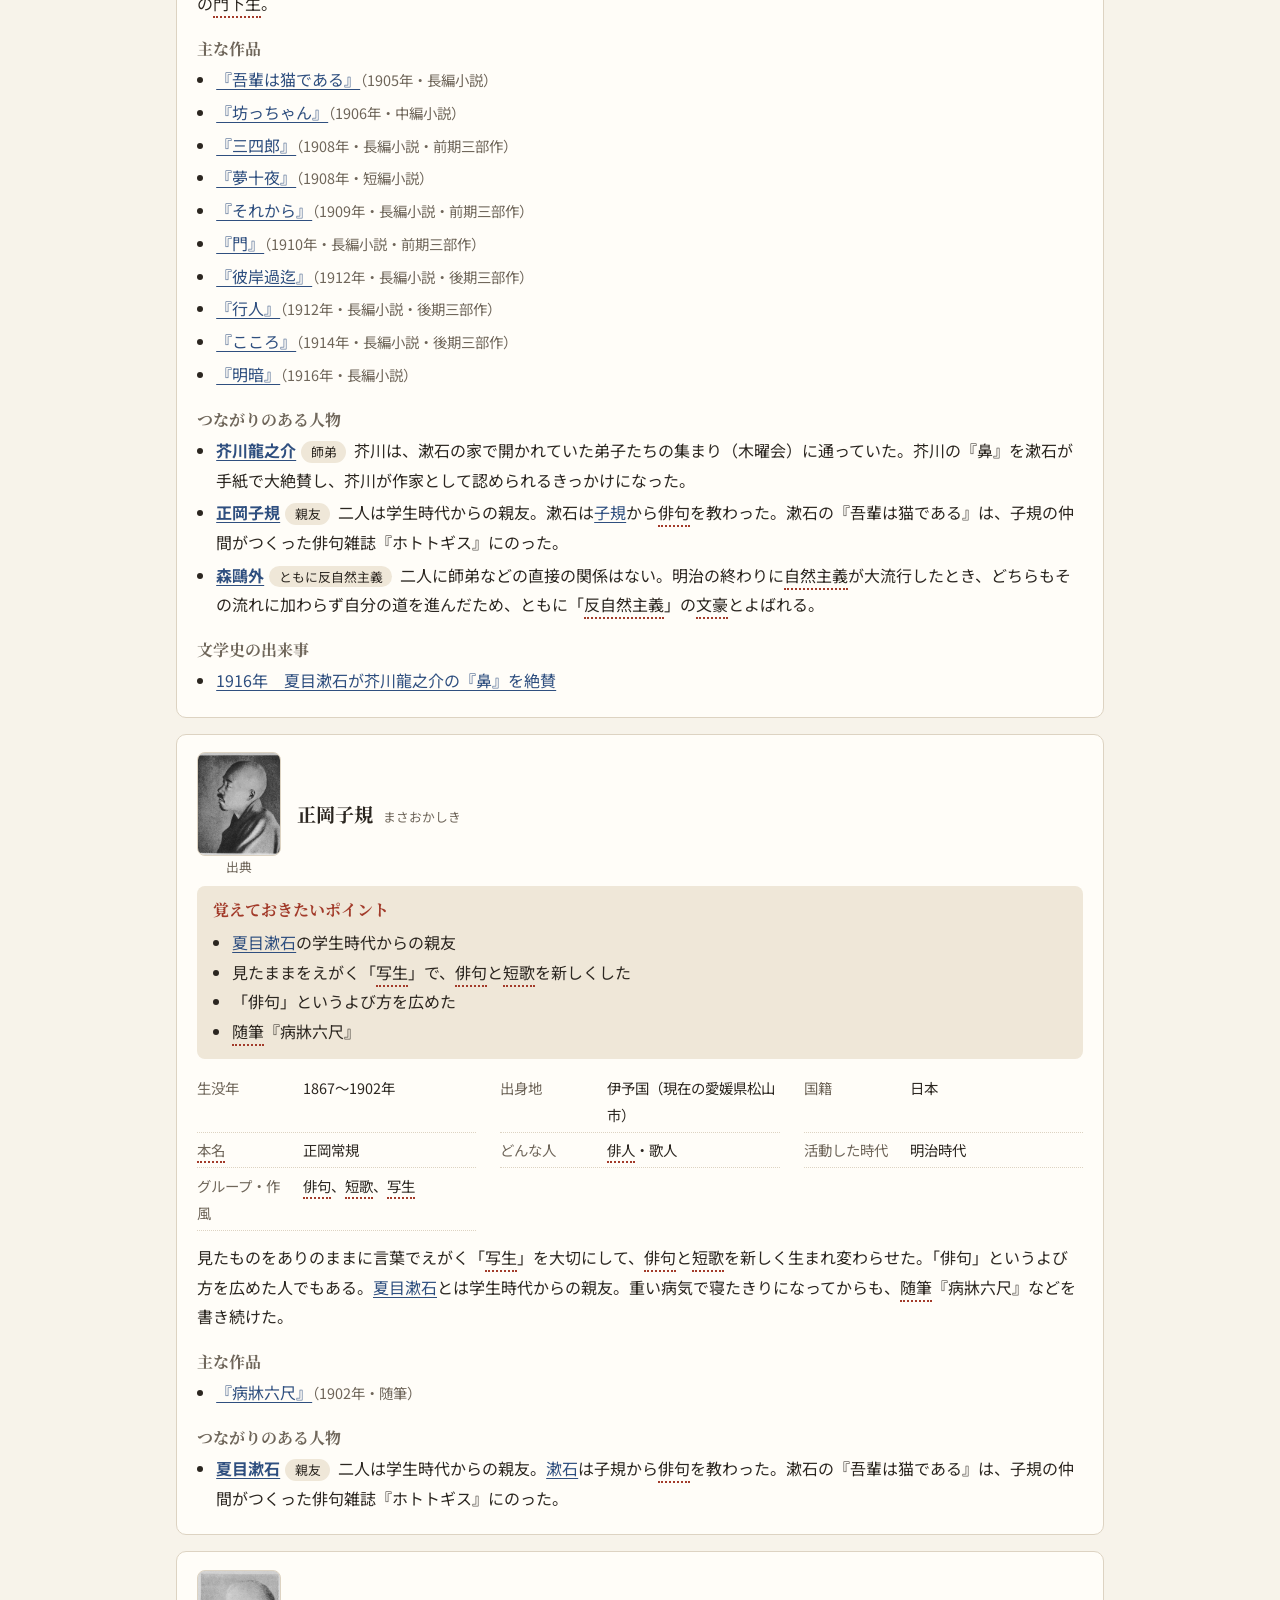
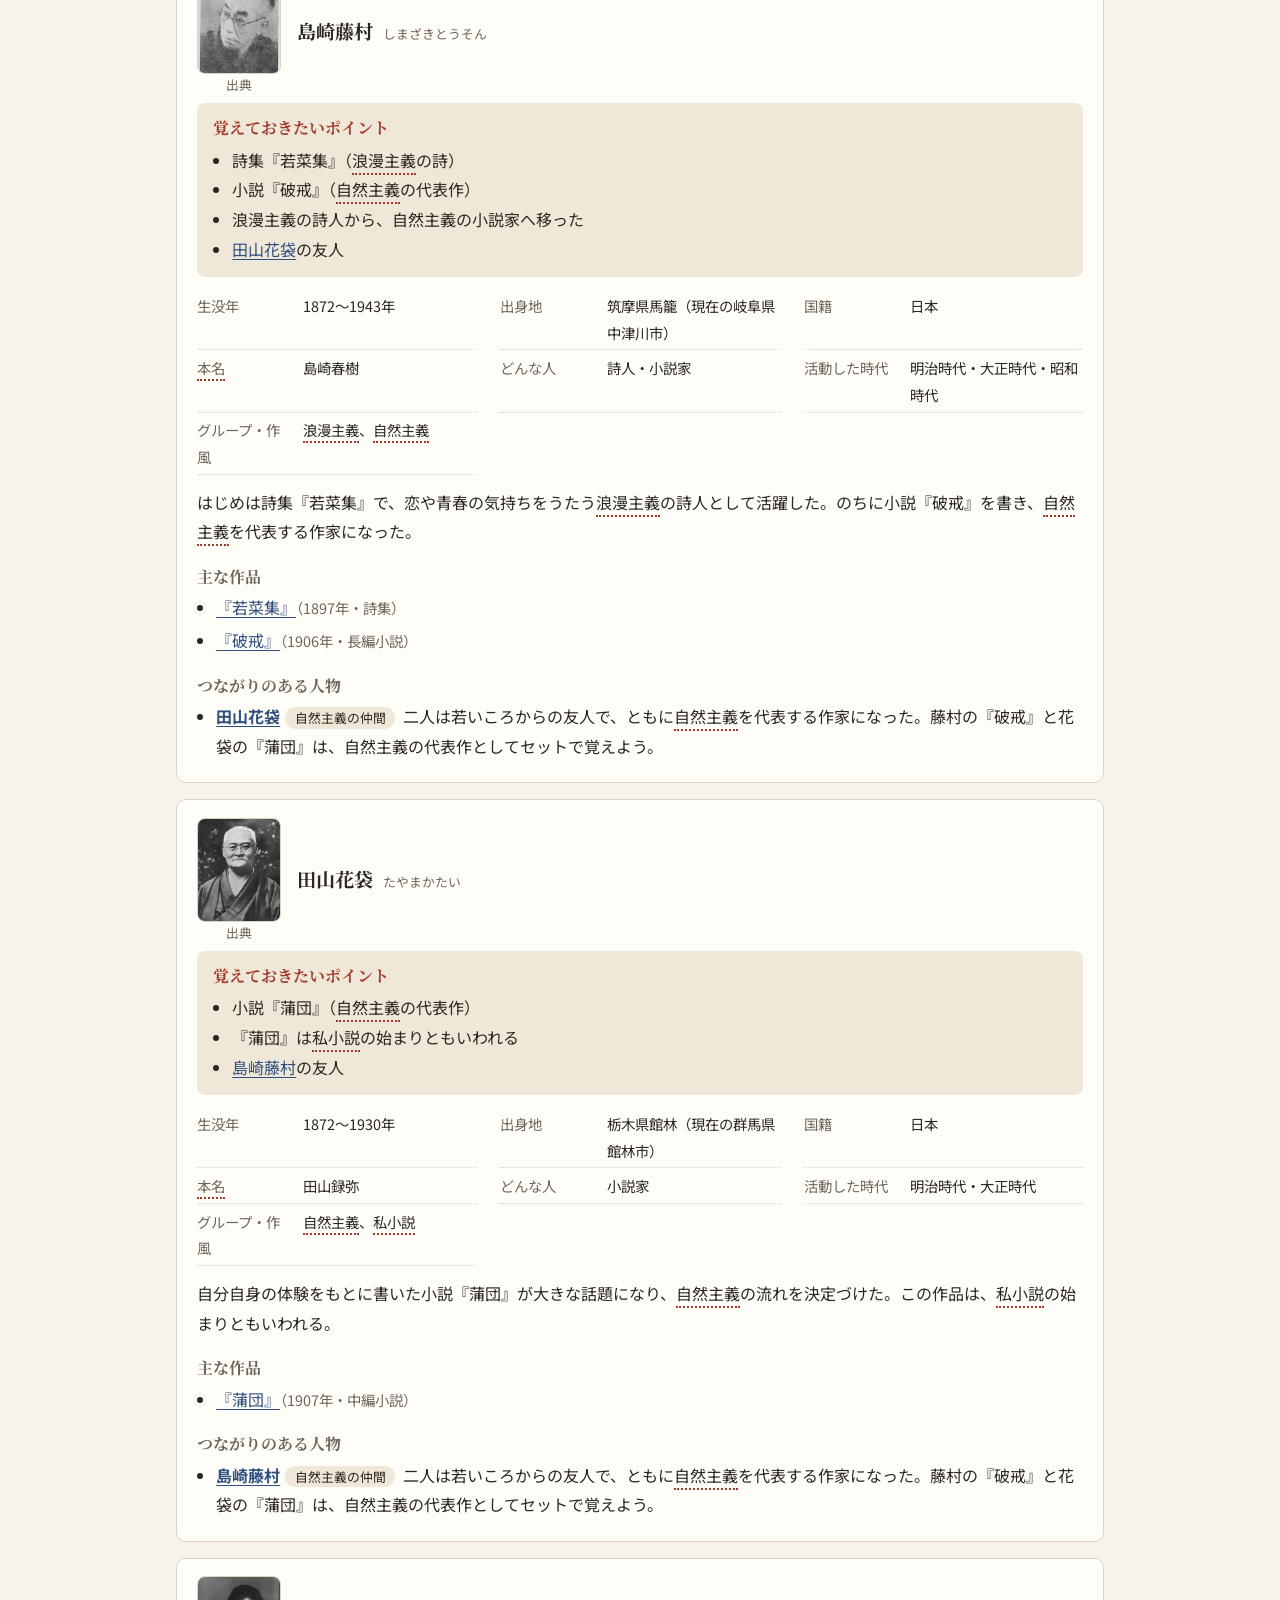
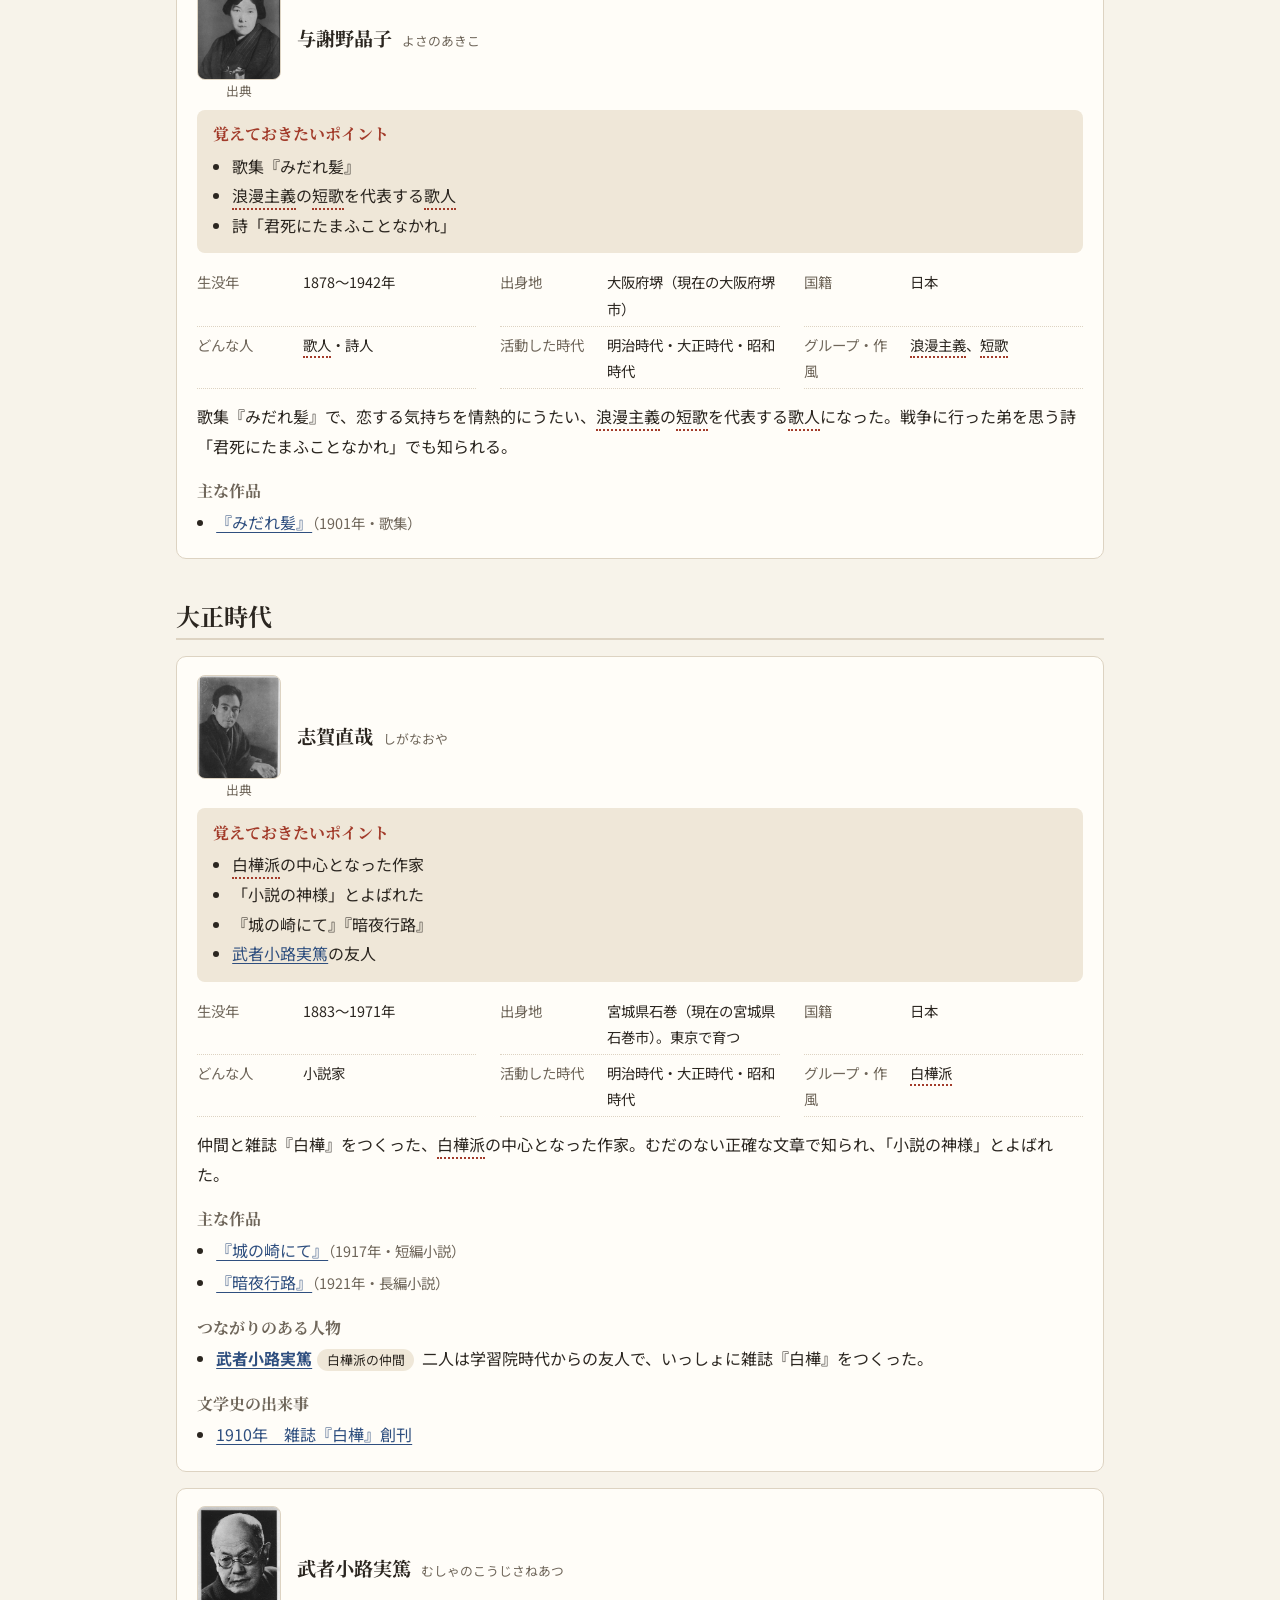
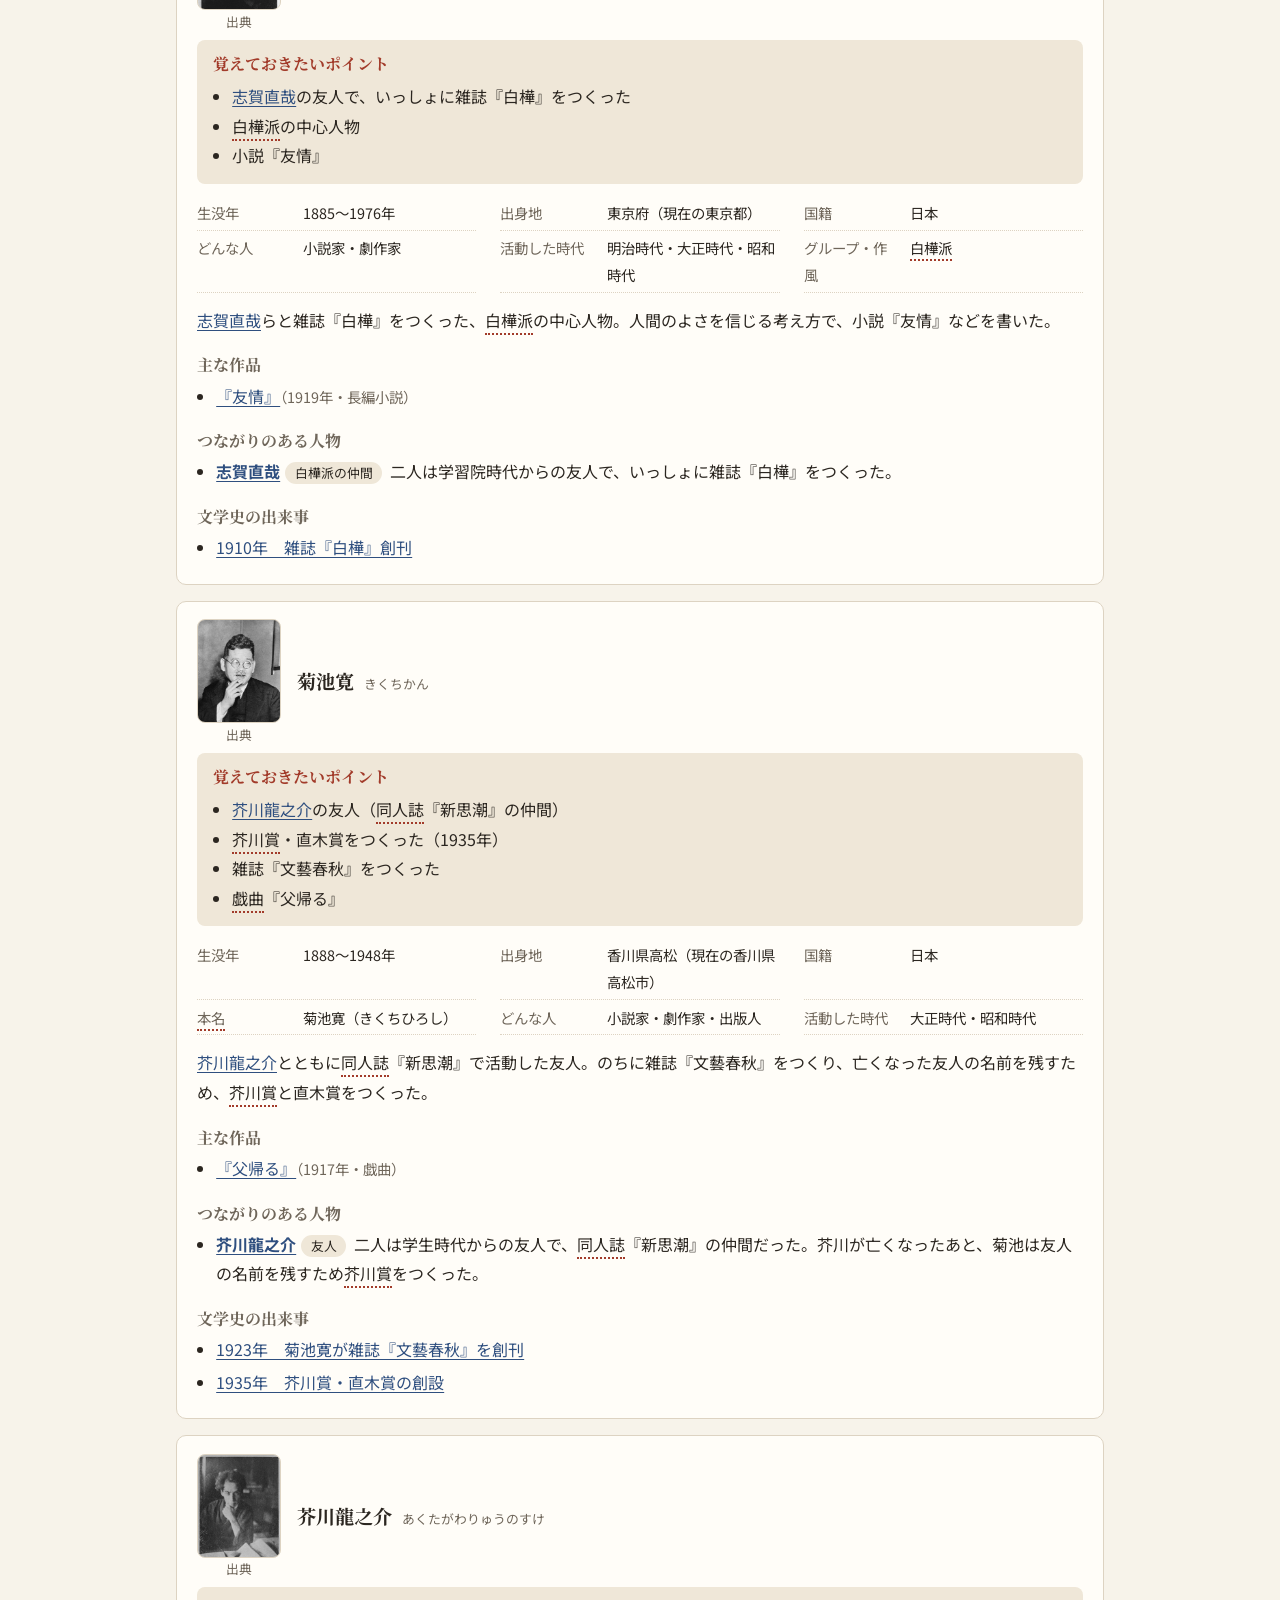
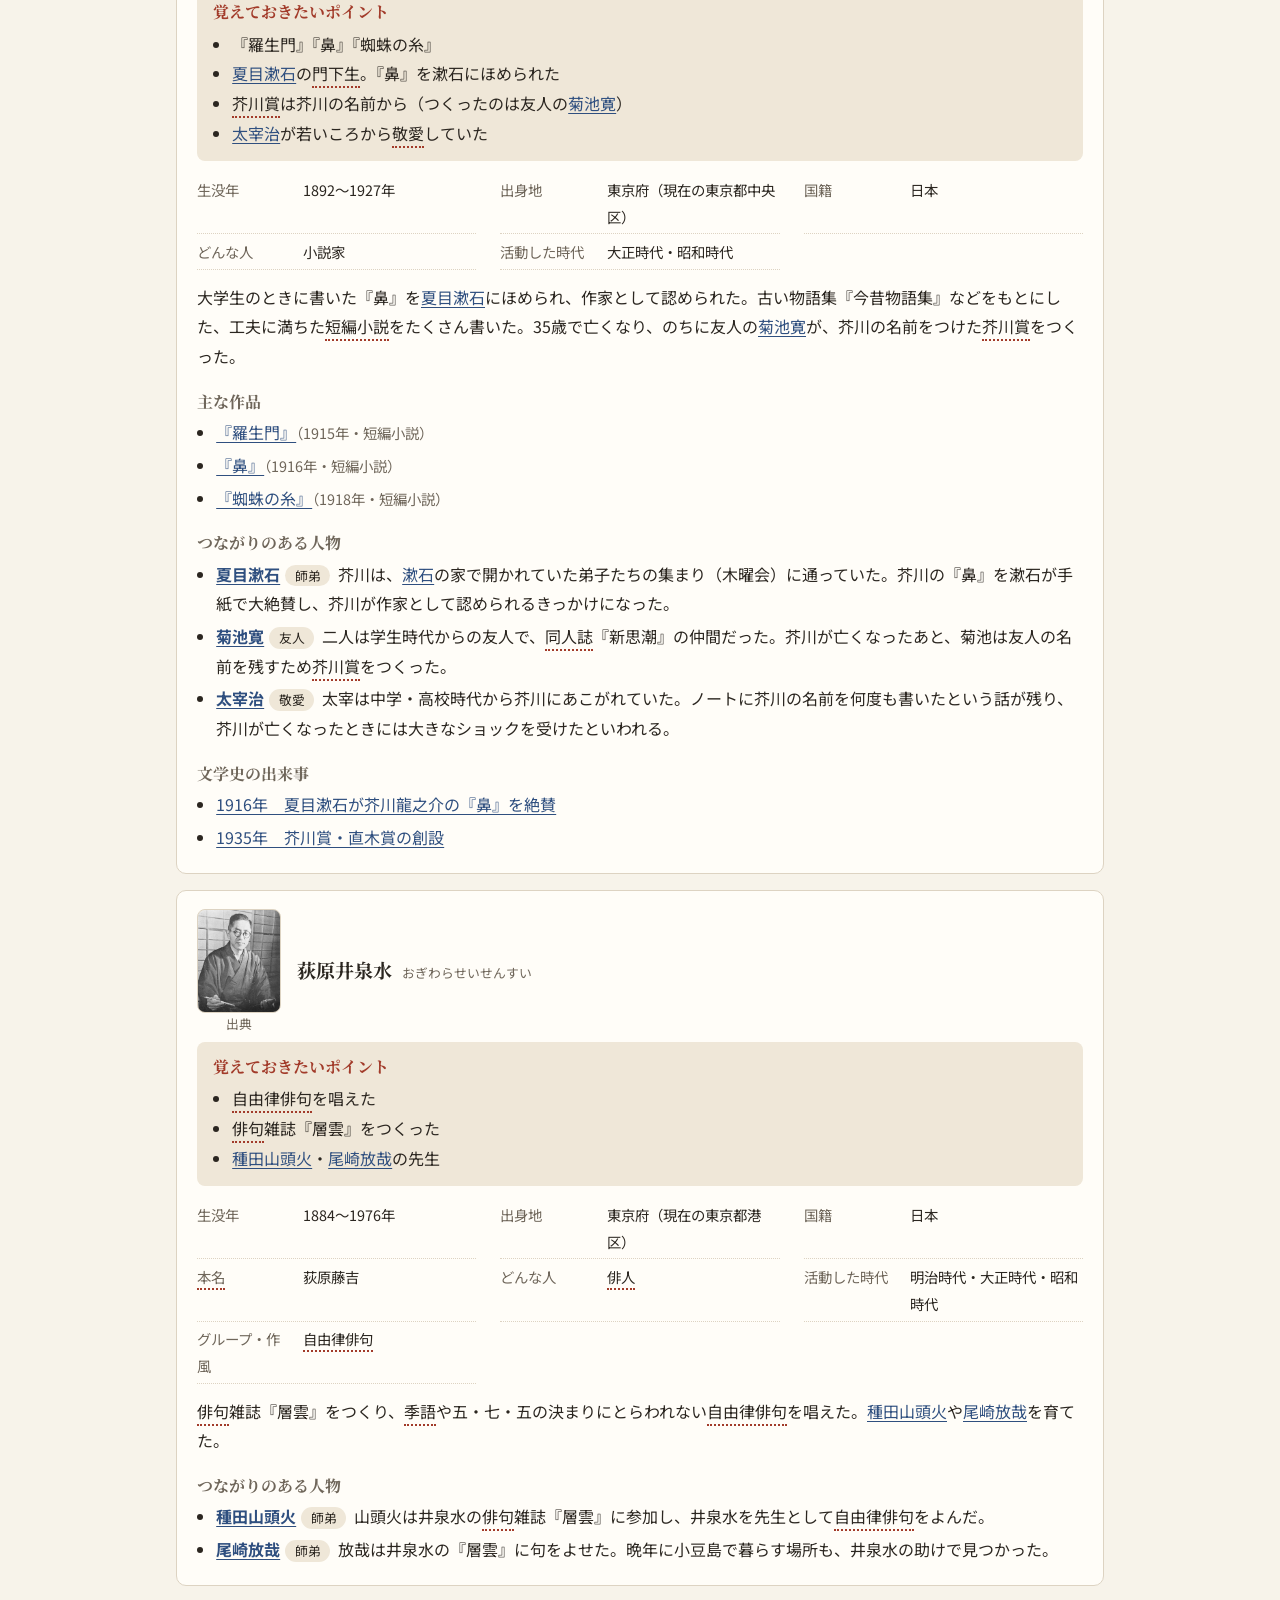
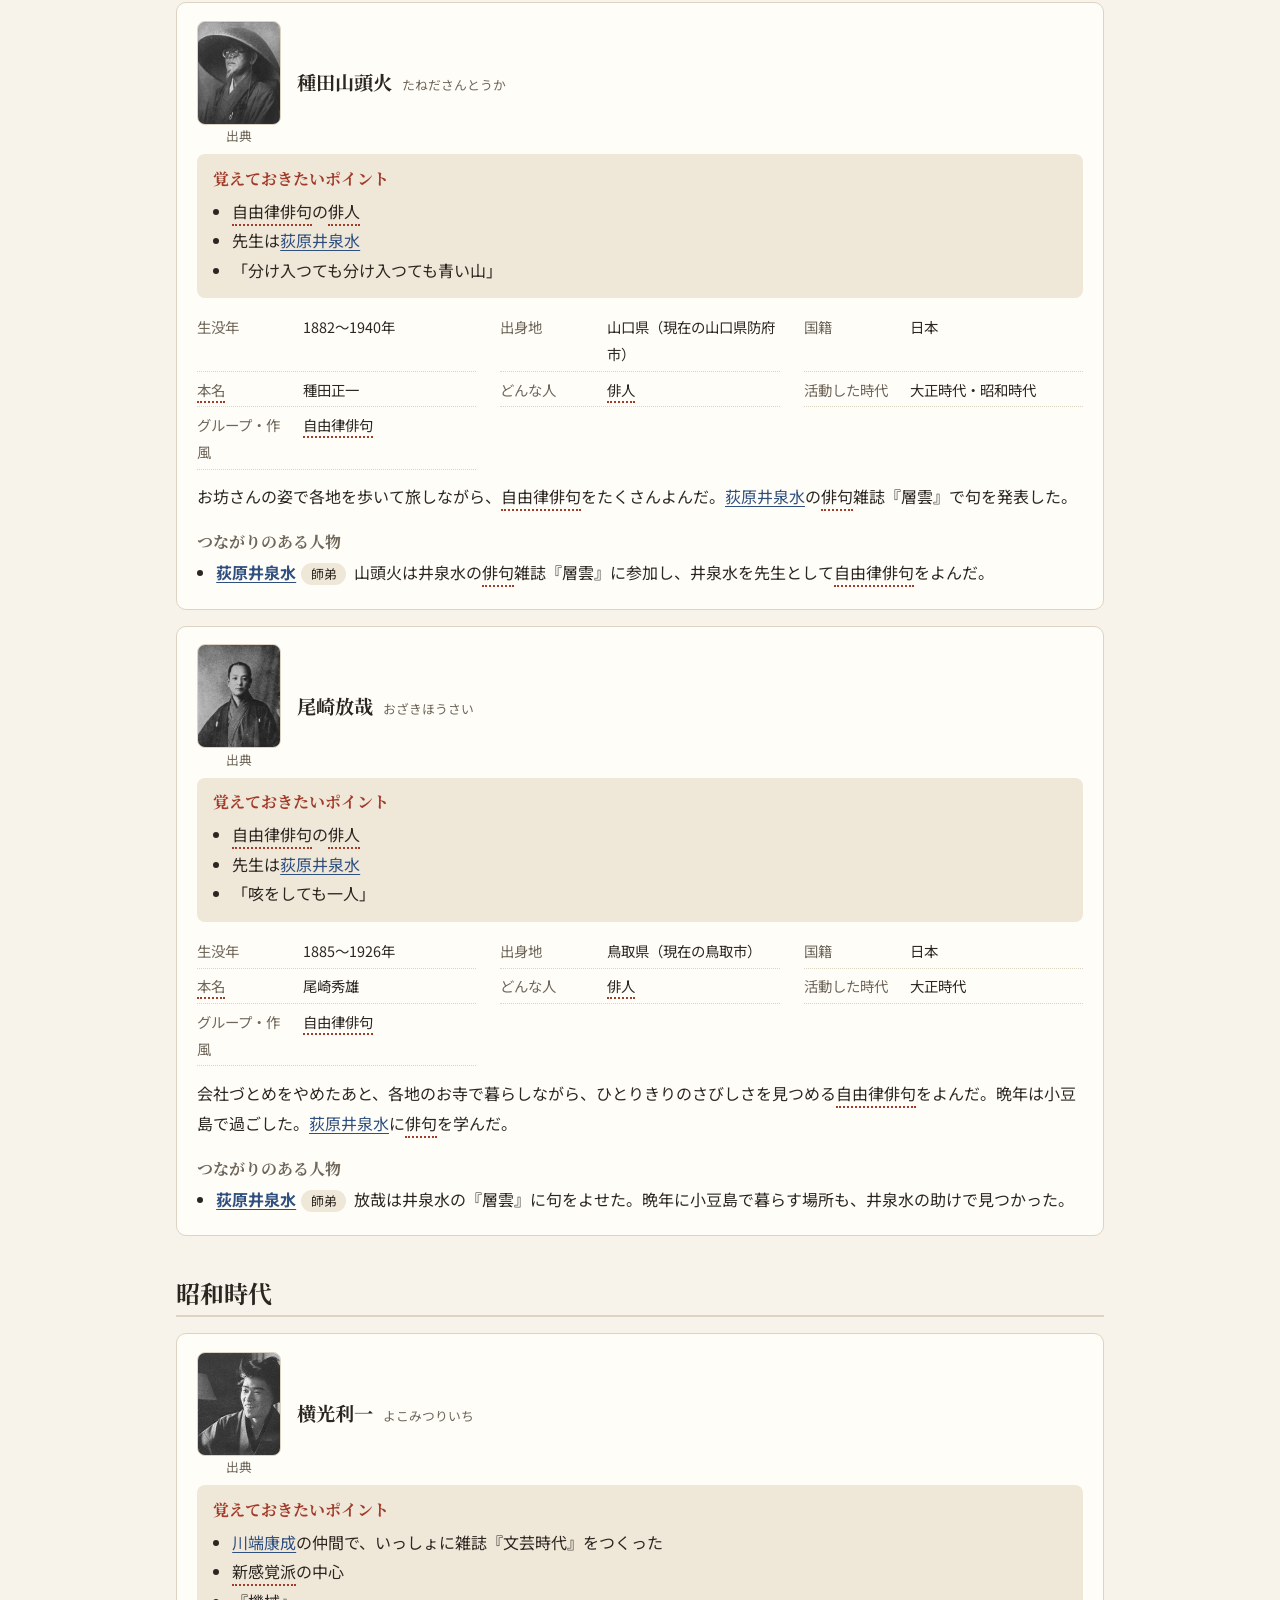
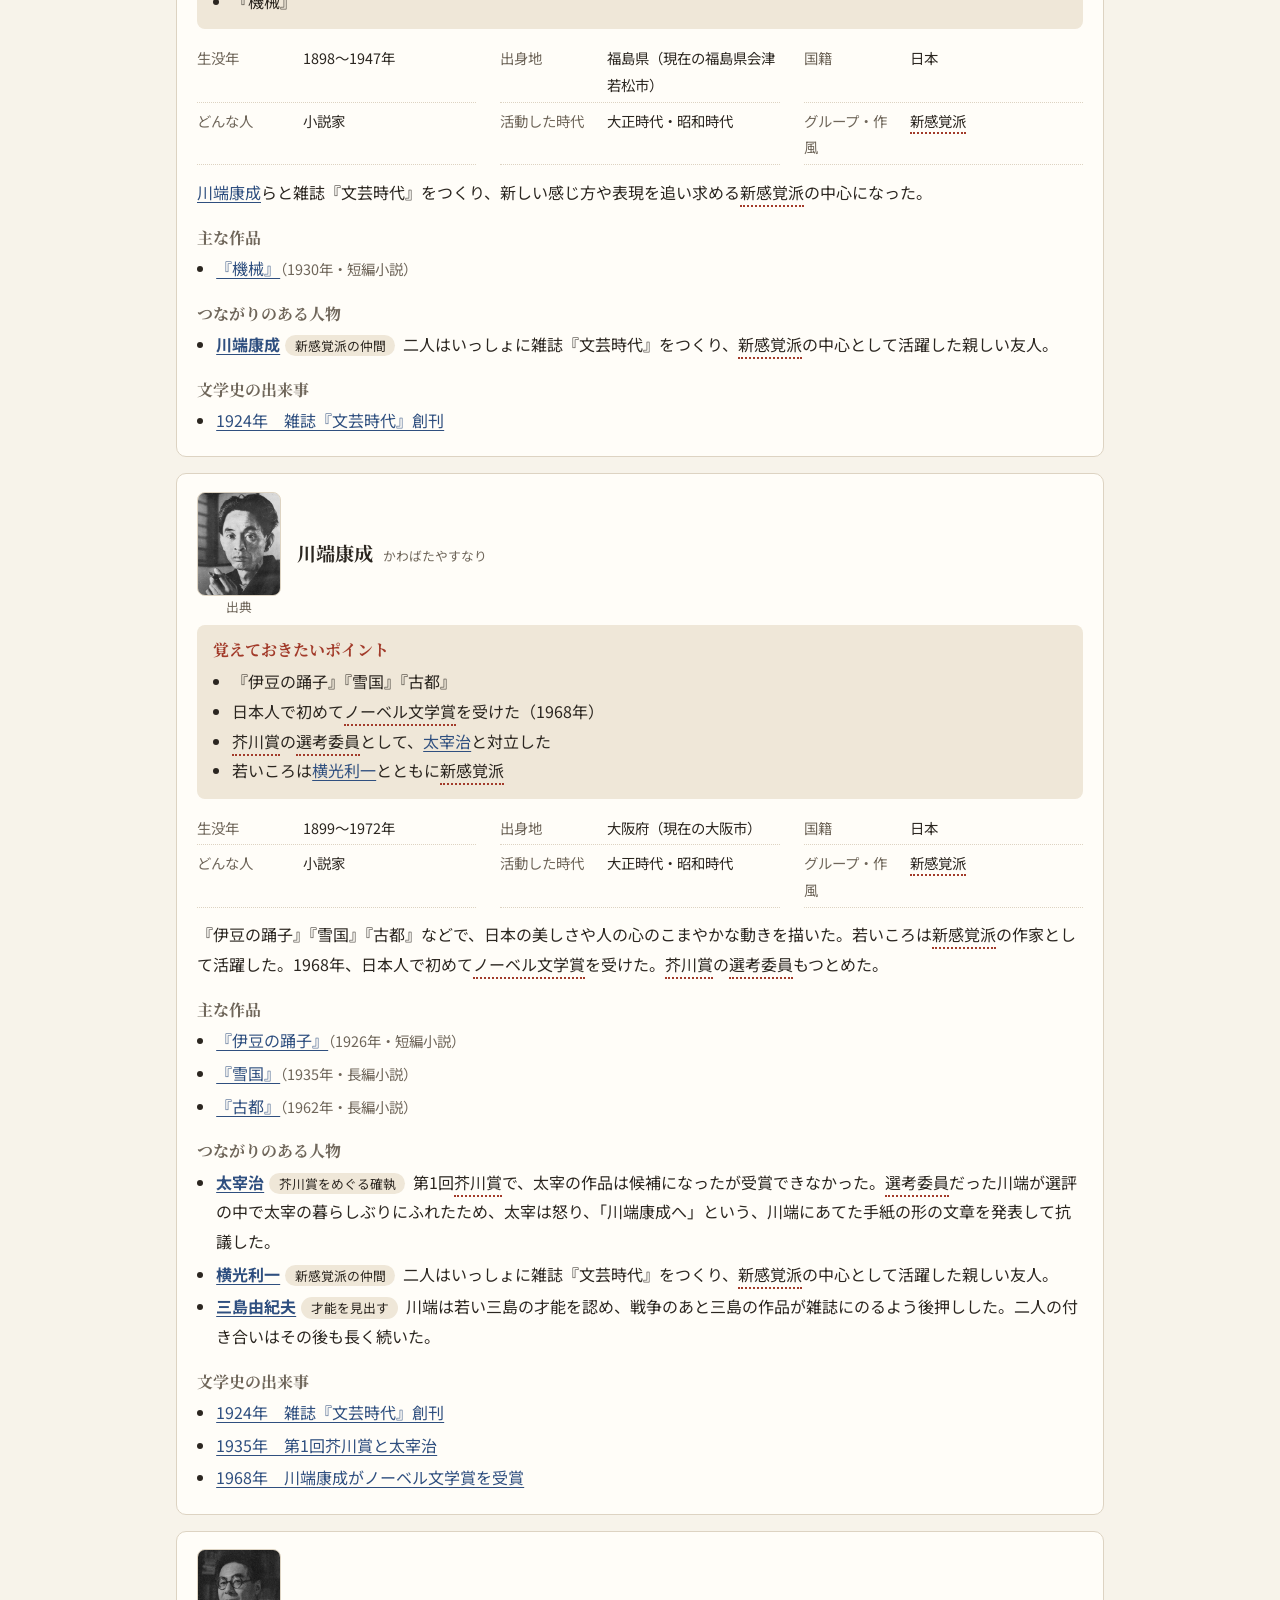
==== commit 67136bbe: "Redesign the home page and rename the site - Rename the site to 中学受験の文学史 in the header, titles, and " ====
--- a/authors.html
+++ b/authors.html
@@ -3,7 +3,7 @@
 <head>
   <meta charset="utf-8">
   <meta name="viewport" content="width=device-width, initial-scale=1">
-  <title>作家一覧｜文学の系譜</title>
+  <title>作家一覧｜中学受験の文学史</title>
   <meta name="description" content="作家の覚えておきたいポイント・代表作品・つながり・エピソードを時代別にまとめた一覧。">
   <link rel="preconnect" href="https://fonts.googleapis.com">
   <link rel="preconnect" href="https://fonts.gstatic.com" crossorigin>
@@ -14,7 +14,7 @@
   <a class="skip" href="#main">本文へ移動</a>
   <header class="site-header">
     <div class="wrap header-inner">
-      <a class="brand" href="index.html">文学の系譜<span class="brand-note">仮称</span></a>
+      <a class="brand" href="index.html">中学受験の文学史</a>
       <nav aria-label="メインメニュー">
         <ul class="nav">
           <li><a href="index.html">トップ</a></li>
@@ -880,7 +880,7 @@
 
   <footer class="site-footer">
     <div class="wrap">
-      <p>文学の系譜（仮称）― 作家・作品・時代のつながりから学ぶ文学史</p>
+      <p>中学受験の文学史 ― 作家・作品・時代のつながりから学ぶ</p>
       <p class="muted">このサイトの解説文・あらすじ・問題はすべてオリジナルです。</p>
     </div>
   </footer>
--- a/style.css
+++ b/style.css
@@ -82,7 +82,6 @@
   -webkit-text-size-adjust: 100%;
 }
 a { color: var(--link); text-underline-offset: 0.2em; }
-a:hover { color: var(--accent); }
 h1, h2, h3, h4 { font-family: var(--serif); font-weight: var(--fw-bold); line-height: 1.4; }
 h1 { font-size: var(--fs-6); margin: 0 0 0.5rem; }
 h2 { font-size: var(--fs-5); margin: 2.5rem 0 1rem; padding-bottom: 0.35rem; border-bottom: 2px solid var(--line); }
@@ -104,12 +103,11 @@
 .brand-note { font-family: var(--sans); font-size: var(--fs-1); font-weight: var(--fw-normal); color: var(--muted); margin-left: 0.4rem; letter-spacing: 0; }
 .nav { list-style: none; margin: 0; padding: 0; display: flex; flex-wrap: wrap; gap: 0.1rem 0.9rem; font-size: var(--fs-2); }
 .nav a { color: var(--ink); text-decoration: none; padding: 0.2rem 0; border-bottom: 2px solid transparent; }
-.nav a:hover { color: var(--accent); }
 .nav a[aria-current="page"] { border-bottom-color: var(--accent); font-weight: var(--fw-bold); }
 main { padding-top: 1.5rem; padding-bottom: 3rem; }
 .page-head { margin: 0.5rem 0 1.5rem; }
 .lead { color: var(--muted); max-width: 46em; }
-.site-footer { border-top: 1px solid var(--line); background: var(--surface); padding: 1.2rem 0; font-size: var(--fs-2); }
+.site-footer { border-top: 1px solid var(--line); background: var(--surface); padding: 1.5rem 0; margin-top: 3rem; font-size: var(--fs-2); }
 
 /* ---------- トップ ---------- */
 .hero { padding: 2.5rem 0 1rem; }
@@ -118,13 +116,8 @@
 @media (max-width: 560px) { .hero h1 { font-size: var(--fs-6); } }
 .hero-links { display: flex; flex-wrap: wrap; gap: 0.8rem; margin-top: 1.4rem; }
 .button { display: inline-block; background: var(--accent); color: var(--accent-ink); padding: 0.6rem 1.2rem; border-radius: 6px; text-decoration: none; font-weight: var(--fw-bold); border: 2px solid var(--accent); }
-.button:hover { color: var(--accent-ink); opacity: 0.9; }
 .button.ghost { background: transparent; color: var(--accent); }
 .grid { display: grid; grid-template-columns: repeat(auto-fill, minmax(240px, 1fr)); gap: 0.9rem; }
-.tile { display: block; background: var(--surface); border: 1px solid var(--line); border-radius: 10px; padding: 1rem 1.1rem; text-decoration: none; color: var(--ink); }
-.tile:hover { border-color: var(--accent); color: var(--ink); }
-.tile h3 { margin: 0 0 0.2rem; color: var(--accent); }
-.tile p { margin: 0; color: var(--muted); font-size: var(--fs-2); }
 
 /* ---------- カード・共通部品 ---------- */
 .card { background: var(--surface); border: 1px solid var(--line); border-radius: 10px; padding: 1.1rem 1.25rem; margin: 0 0 1rem; scroll-margin-top: 1rem; }
@@ -140,7 +133,6 @@
 
 /* 単語帳へのリンク（朱の点線）と作家名リンク（藍） */
 a.word { color: inherit; text-decoration: none; border-bottom: 2px dotted var(--accent); padding-bottom: 1px; }
-a.word:hover { color: var(--accent); }
 a.person { color: var(--link); }
 
 /* 項目の一覧（dl） */
@@ -199,7 +191,6 @@
 .chart-wrap { overflow-x: auto; background: var(--surface); border: 1px solid var(--line); border-radius: 10px; padding: 0.5rem; }
 .chart { display: block; width: 100%; min-width: 640px; height: auto; font-family: var(--sans); }
 .node { fill: var(--bg); stroke: var(--ink); stroke-width: 1.5; }
-a:hover .node, a:focus .node { stroke: var(--accent); stroke-width: 2.5; }
 .nlabel { fill: var(--ink); font-size: 17px; font-weight: var(--fw-bold); text-anchor: middle; font-family: var(--serif); }
 .edge { stroke-width: 2.5; fill: none; }
 .elabel { font-size: 13px; text-anchor: middle; fill: var(--ink); paint-order: stroke; stroke: var(--surface); stroke-width: 5px; stroke-linejoin: round; }
@@ -295,3 +286,37 @@
 .point .label { display: inline-block; font-size: var(--fs-1); color: var(--accent-ink); background: var(--accent); border-radius: 4px; padding: 0 0.45rem; margin-right: 0.5rem; line-height: 1.7; vertical-align: 0.1em; }
 .pattern-need { font-size: var(--fs-2); color: var(--muted); }
 .pattern-need .tag:first-child { margin-left: 0; }
+
+/* ---------- 見出しを画面には出さず、読み上げだけに使う ---------- */
+.visually-hidden { position: absolute; width: 1px; height: 1px; overflow: hidden; clip: rect(0 0 0 0); white-space: nowrap; }
+
+/* ---------- トップ：肖像の帯 ---------- */
+.gallery { margin: 0.5rem 0 1rem; padding: 1.4rem 0 1.2rem; border-top: 1px solid var(--line); border-bottom: 1px solid var(--line); position: relative; }
+.gallery::before { content: ""; position: absolute; left: 0; right: 0; top: 50%; border-top: 1px dashed var(--line); }
+.gallery-inner { position: relative; display: flex; gap: 1.2rem; justify-content: space-between; }
+.era-band { flex: 1 1 auto; min-width: 0; }
+.era-label { margin: 0 0 0.6rem; font-family: var(--serif); font-weight: var(--fw-bold); color: var(--accent); letter-spacing: 0.3em; text-align: center; font-size: var(--fs-2); }
+.era-label::before, .era-label::after { content: "―"; color: var(--line); margin: 0 0.4em; letter-spacing: 0; }
+.frames { display: flex; gap: 0.7rem; justify-content: center; }
+.frame { display: block; width: 96px; text-decoration: none; color: var(--ink); text-align: center; }
+.mat { display: block; background: var(--surface); padding: 6px; border: 1px solid var(--line); box-shadow: 0 0 0 3px var(--bg), 0 0 0 4px var(--line); }
+.mat img { display: block; width: 100%; aspect-ratio: 4 / 5; height: auto; object-fit: cover; object-position: center top; filter: sepia(0.25) contrast(1.05); }
+.frame-name { display: block; margin-top: 0.55rem; font-family: var(--serif); font-size: var(--fs-2); font-weight: var(--fw-bold); }
+@media (max-width: 760px) {
+  .gallery::before { display: none; }
+  .gallery-inner { flex-direction: column; gap: 1rem; }
+  .frames { flex-wrap: wrap; }
+  .frame { width: 76px; }
+}
+
+/* ---------- トップ：入り口 ---------- */
+.home-block { margin-top: 2rem; }
+.home-label { border-bottom: none; margin: 0 0 0.8rem; padding: 0; font-size: var(--fs-4); display: flex; align-items: center; gap: 0.8rem; }
+.home-label span { color: var(--accent); letter-spacing: 0.3em; }
+.home-label::after { content: ""; flex: 1 1 auto; border-top: 1px solid var(--line); }
+.grid { display: grid; grid-template-columns: repeat(auto-fill, minmax(260px, 1fr)); gap: 0.8rem; }
+.tile { display: flex; align-items: center; gap: 1rem; background: var(--surface); border: 1px solid var(--line); border-radius: 10px; padding: 0.9rem 1.1rem; text-decoration: none; color: var(--ink); }
+.tile-mark { flex: 0 0 auto; width: 2.6rem; height: 2.6rem; border-radius: 50%; border: 3px double var(--accent); color: var(--accent); display: flex; align-items: center; justify-content: center; font-family: var(--serif); font-size: var(--fs-4); font-weight: var(--fw-bold); }
+.tile-body { display: block; min-width: 0; }
+.tile-title { display: block; font-family: var(--serif); font-size: var(--fs-4); font-weight: var(--fw-bold); line-height: 1.4; }
+.tile-desc { display: block; color: var(--muted); font-size: var(--fs-2); line-height: 1.6; }
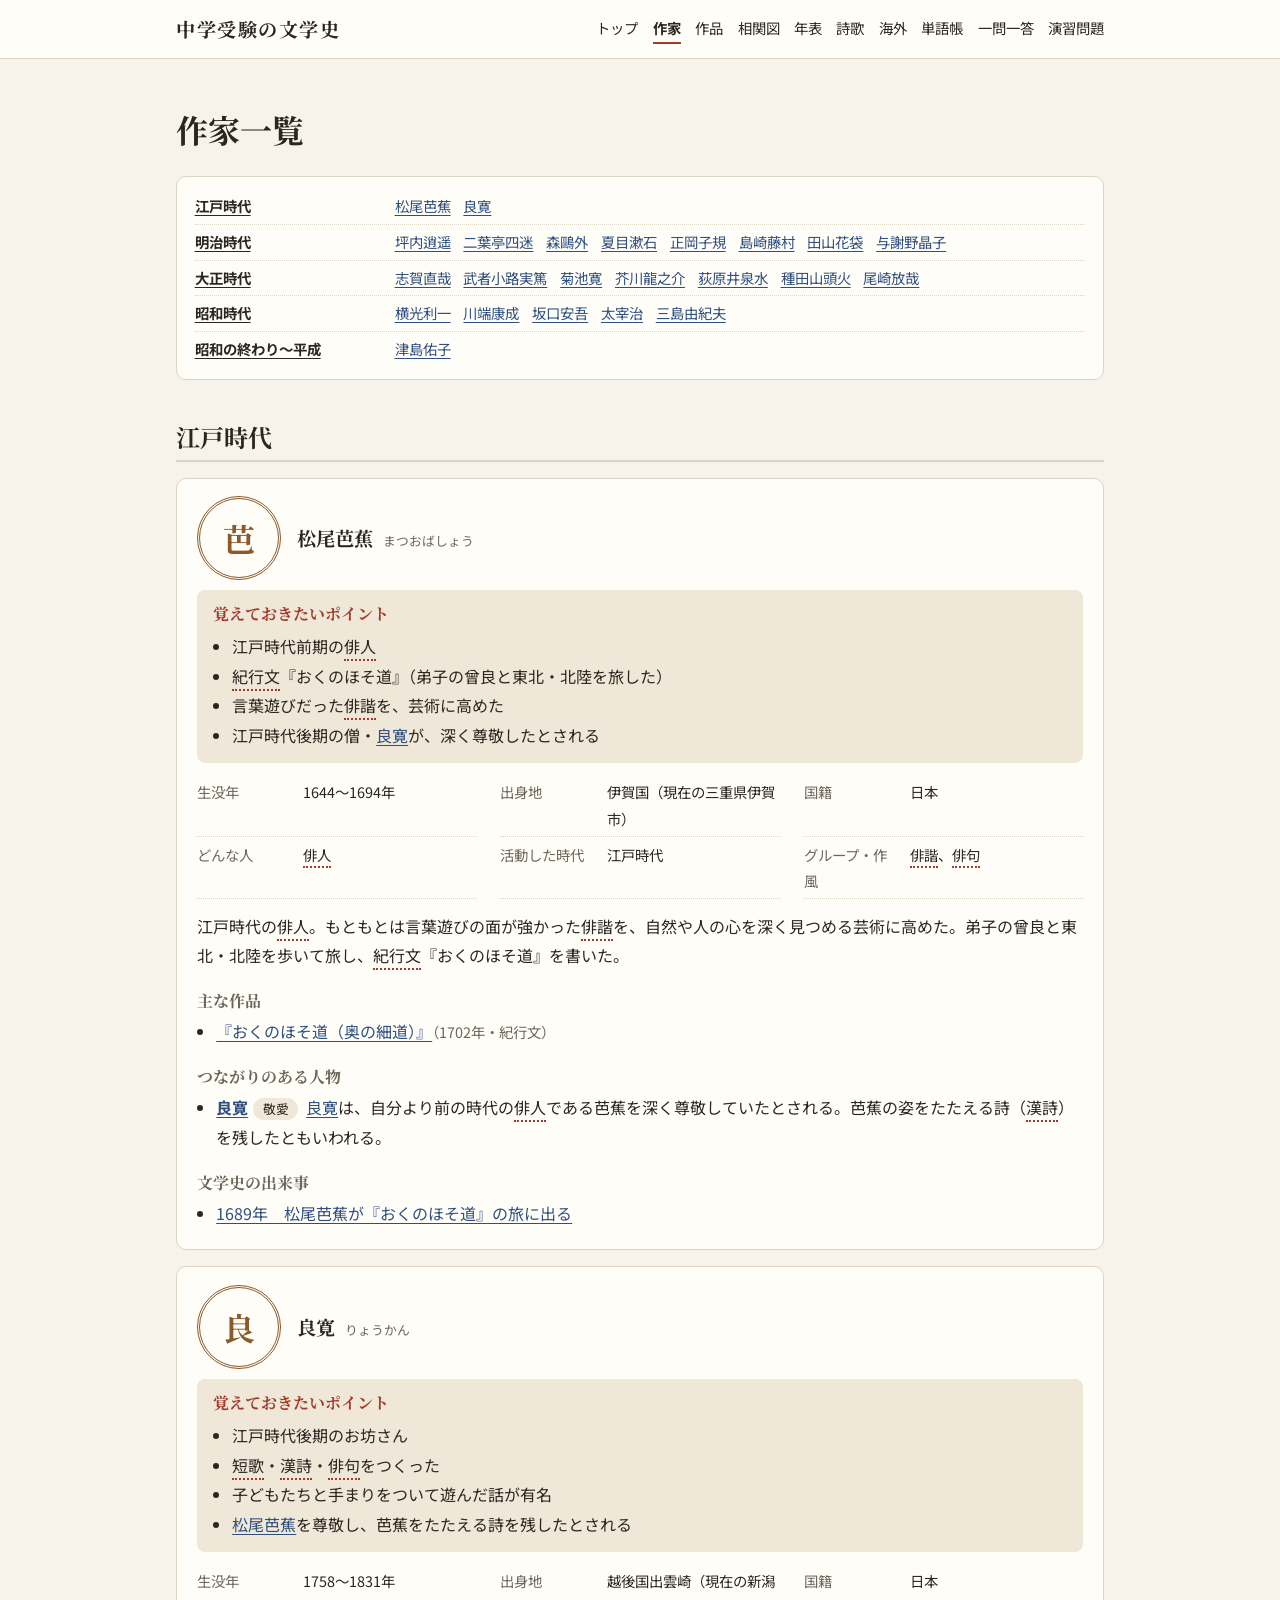
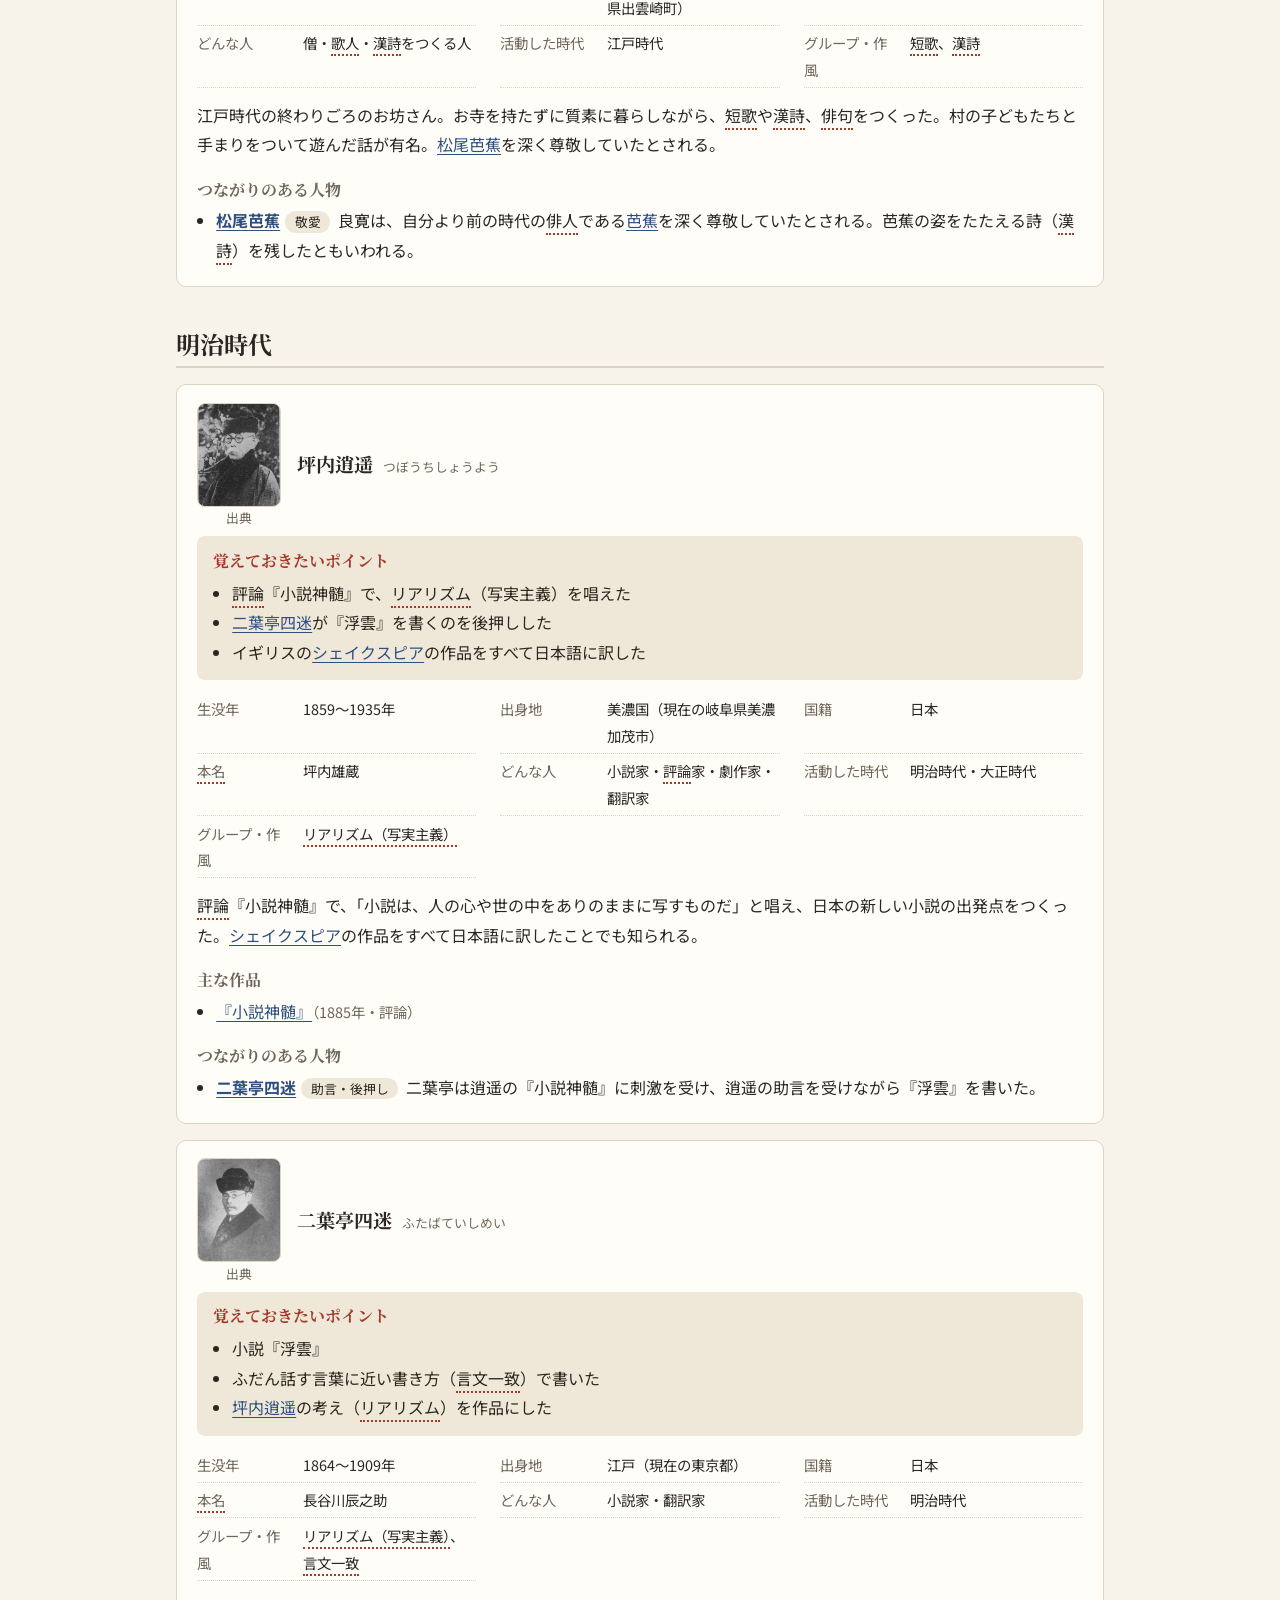
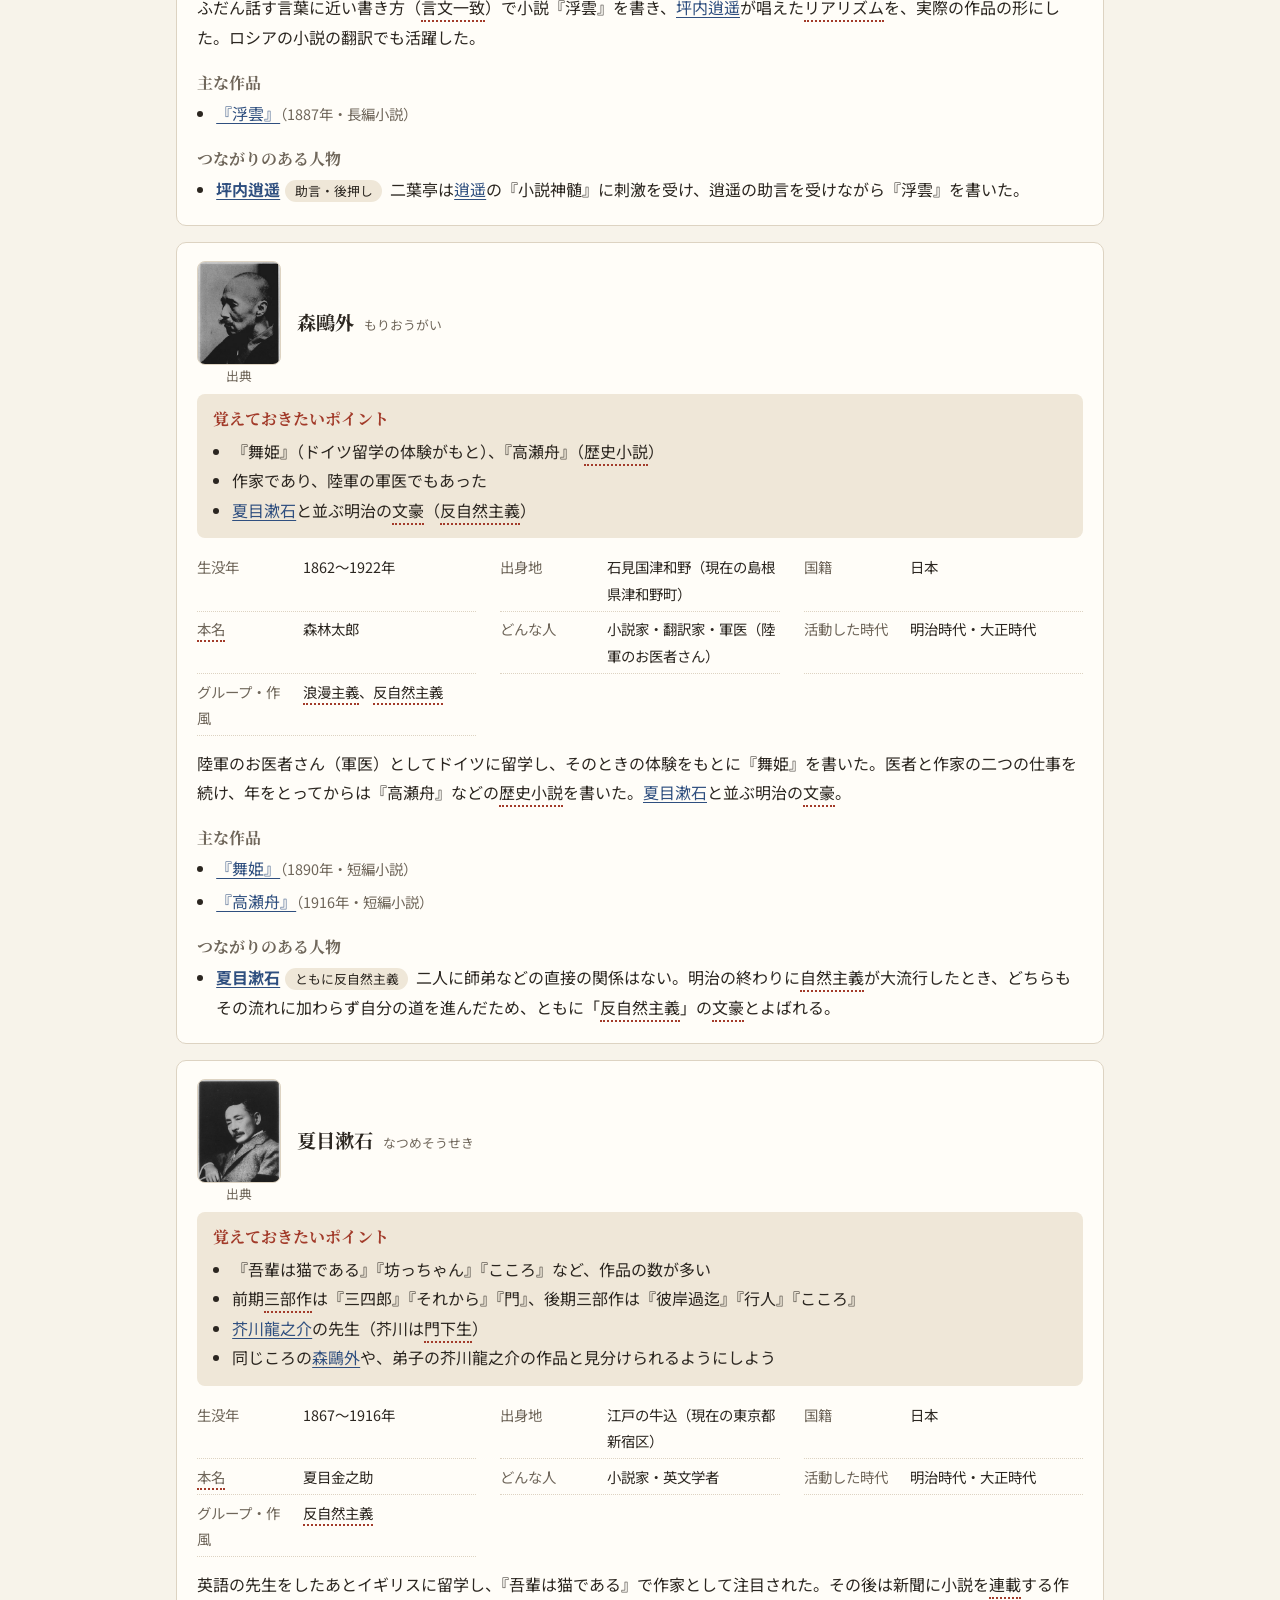
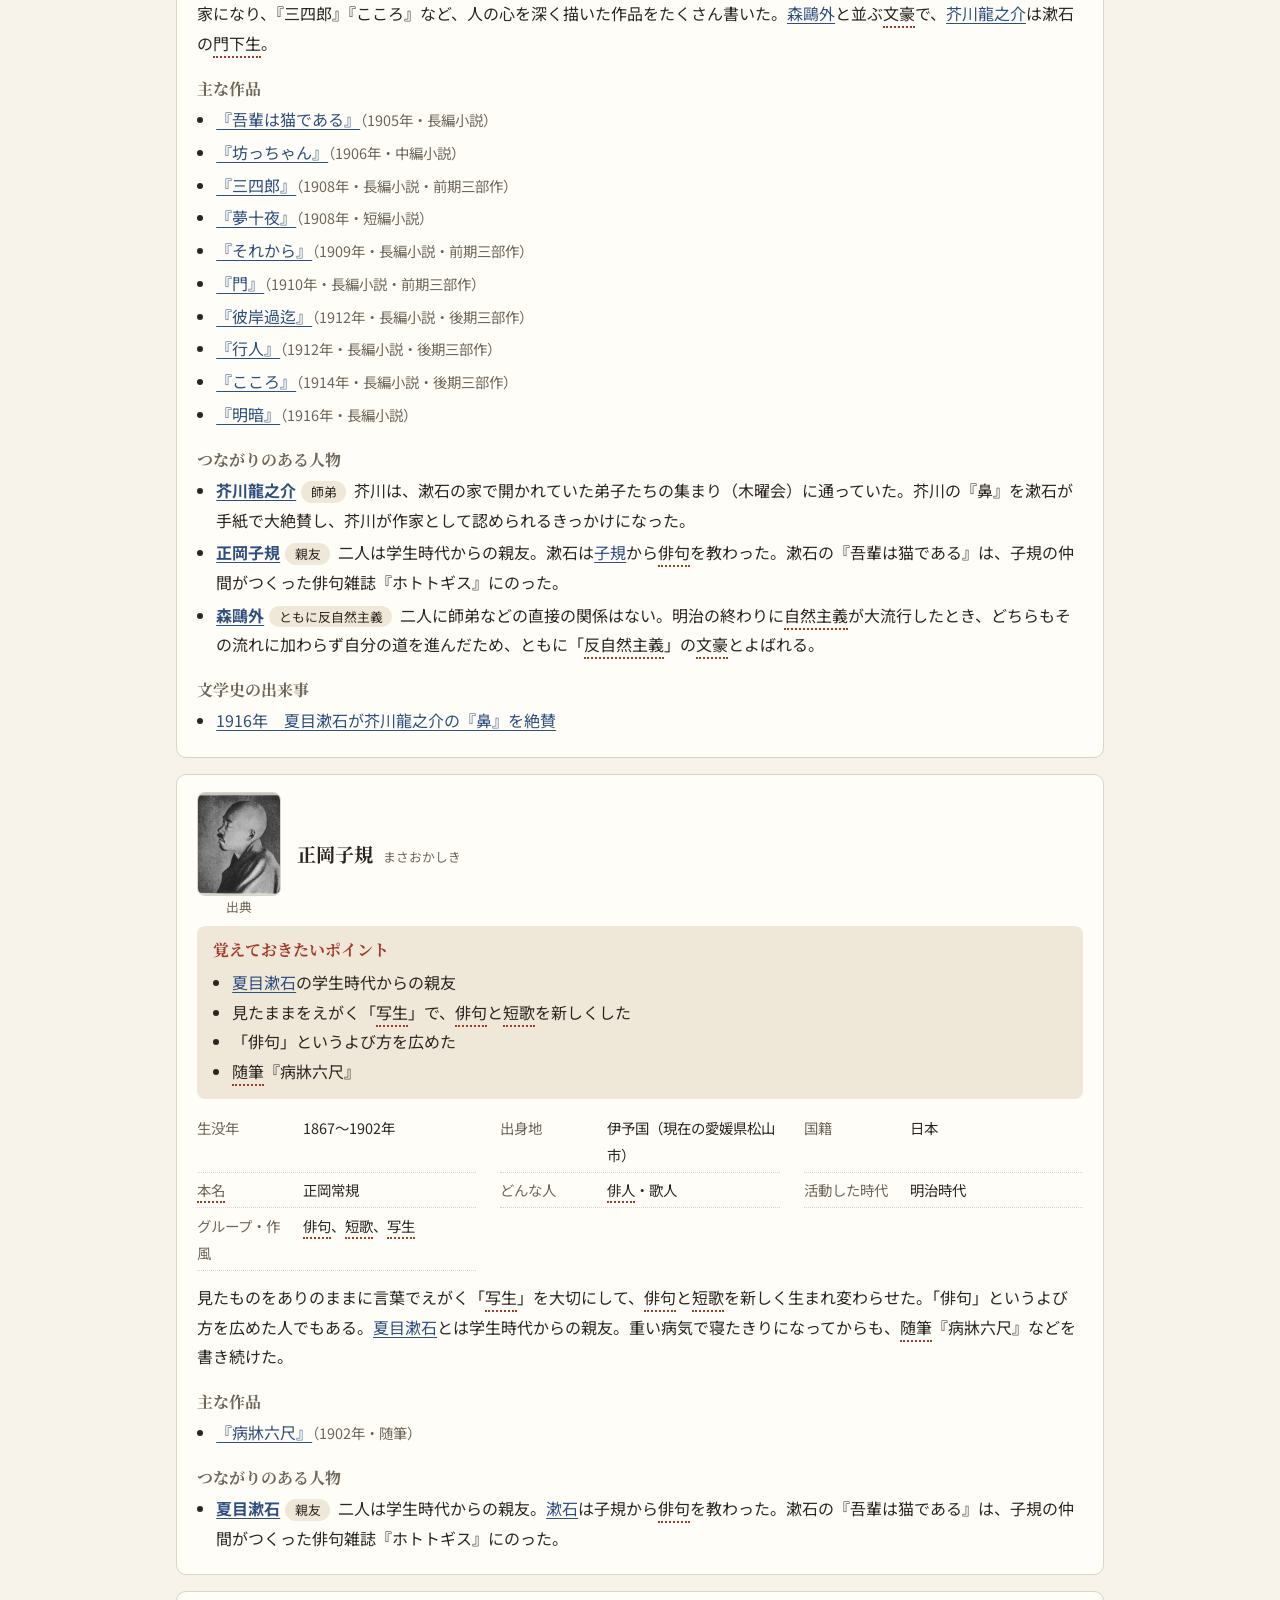
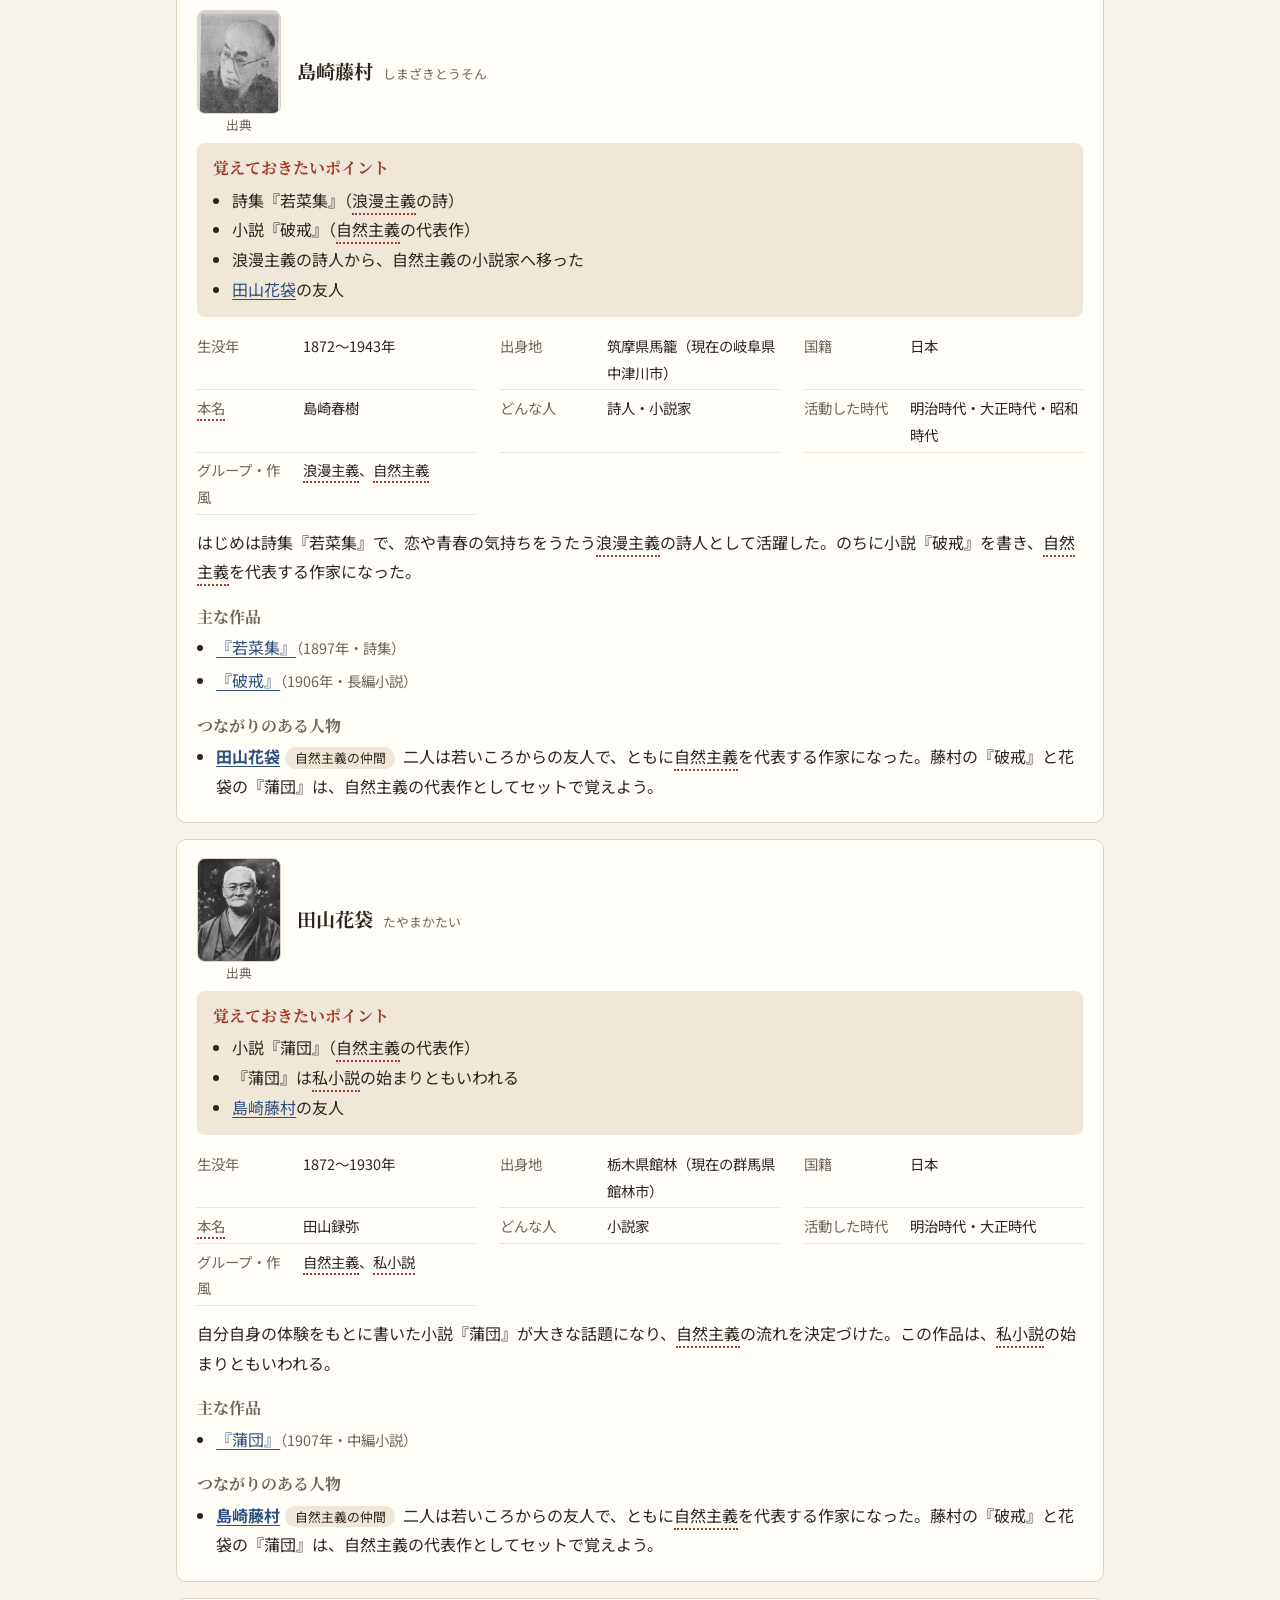
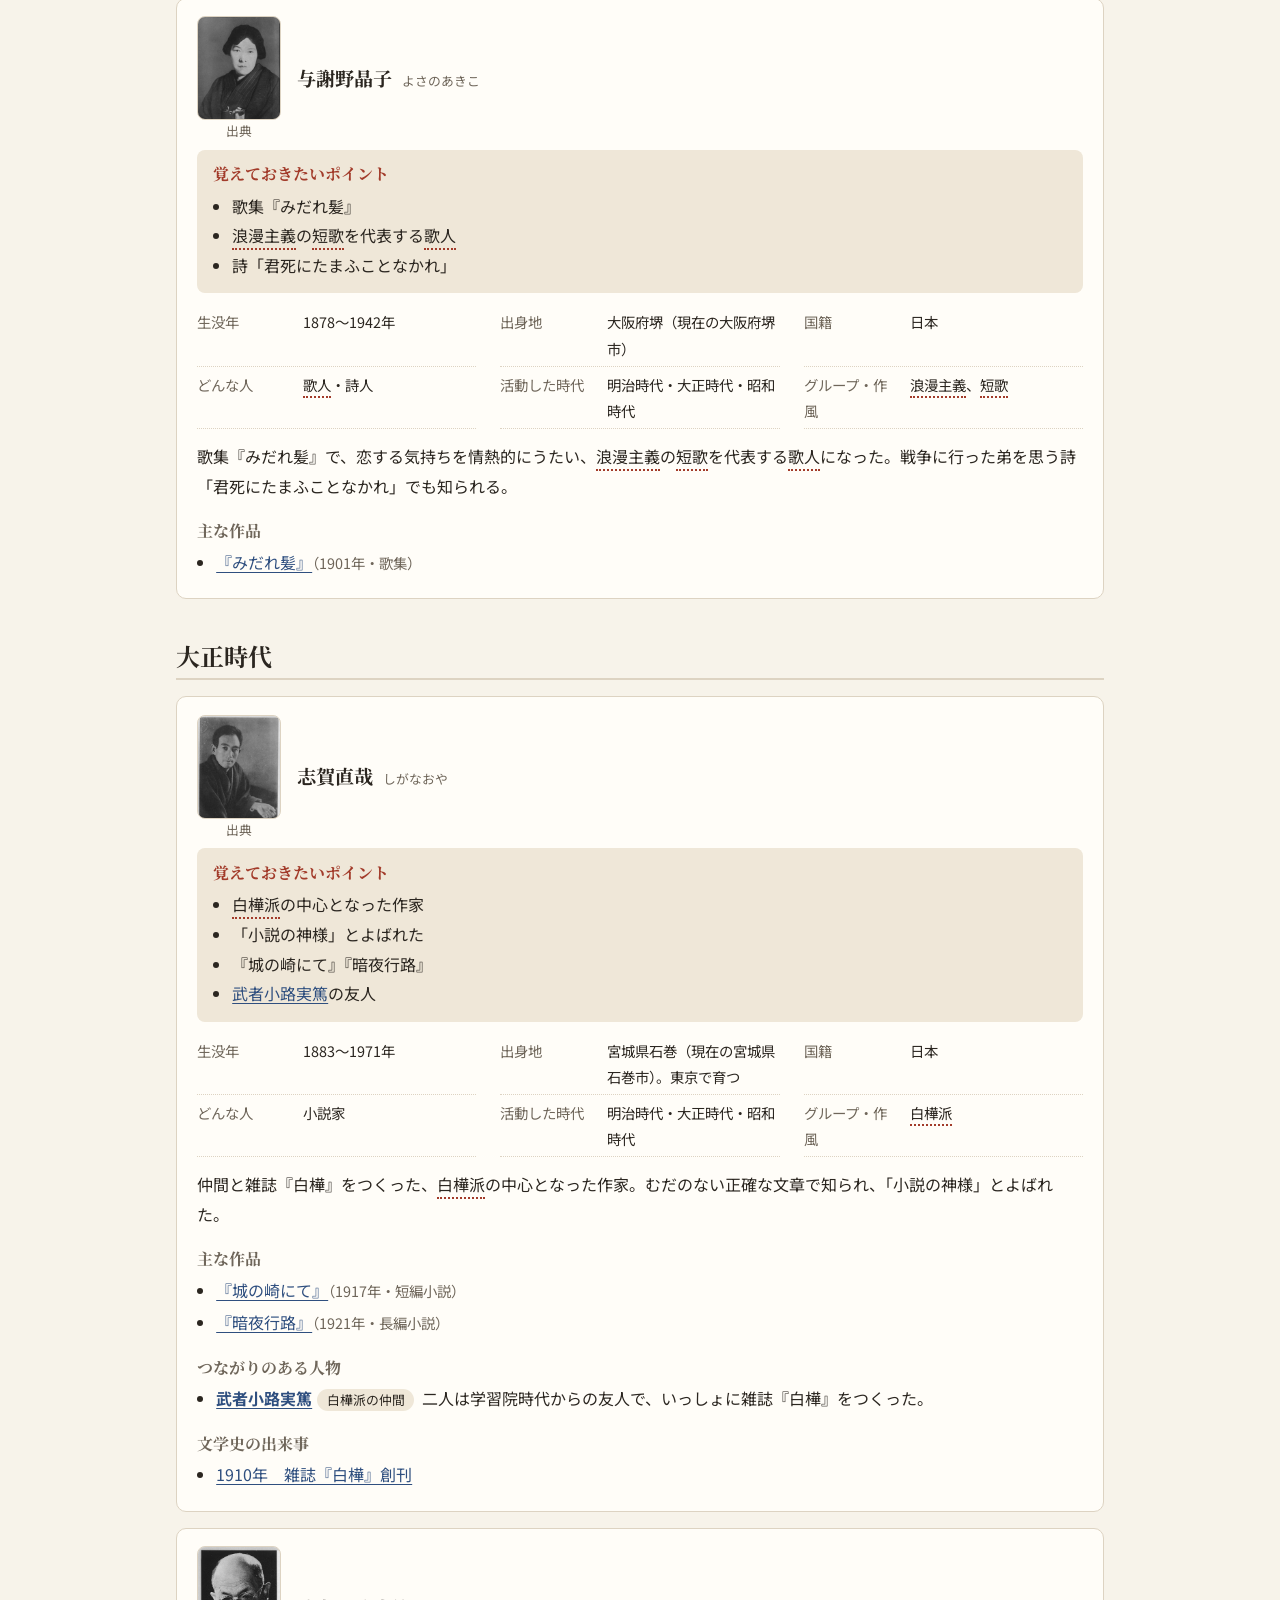
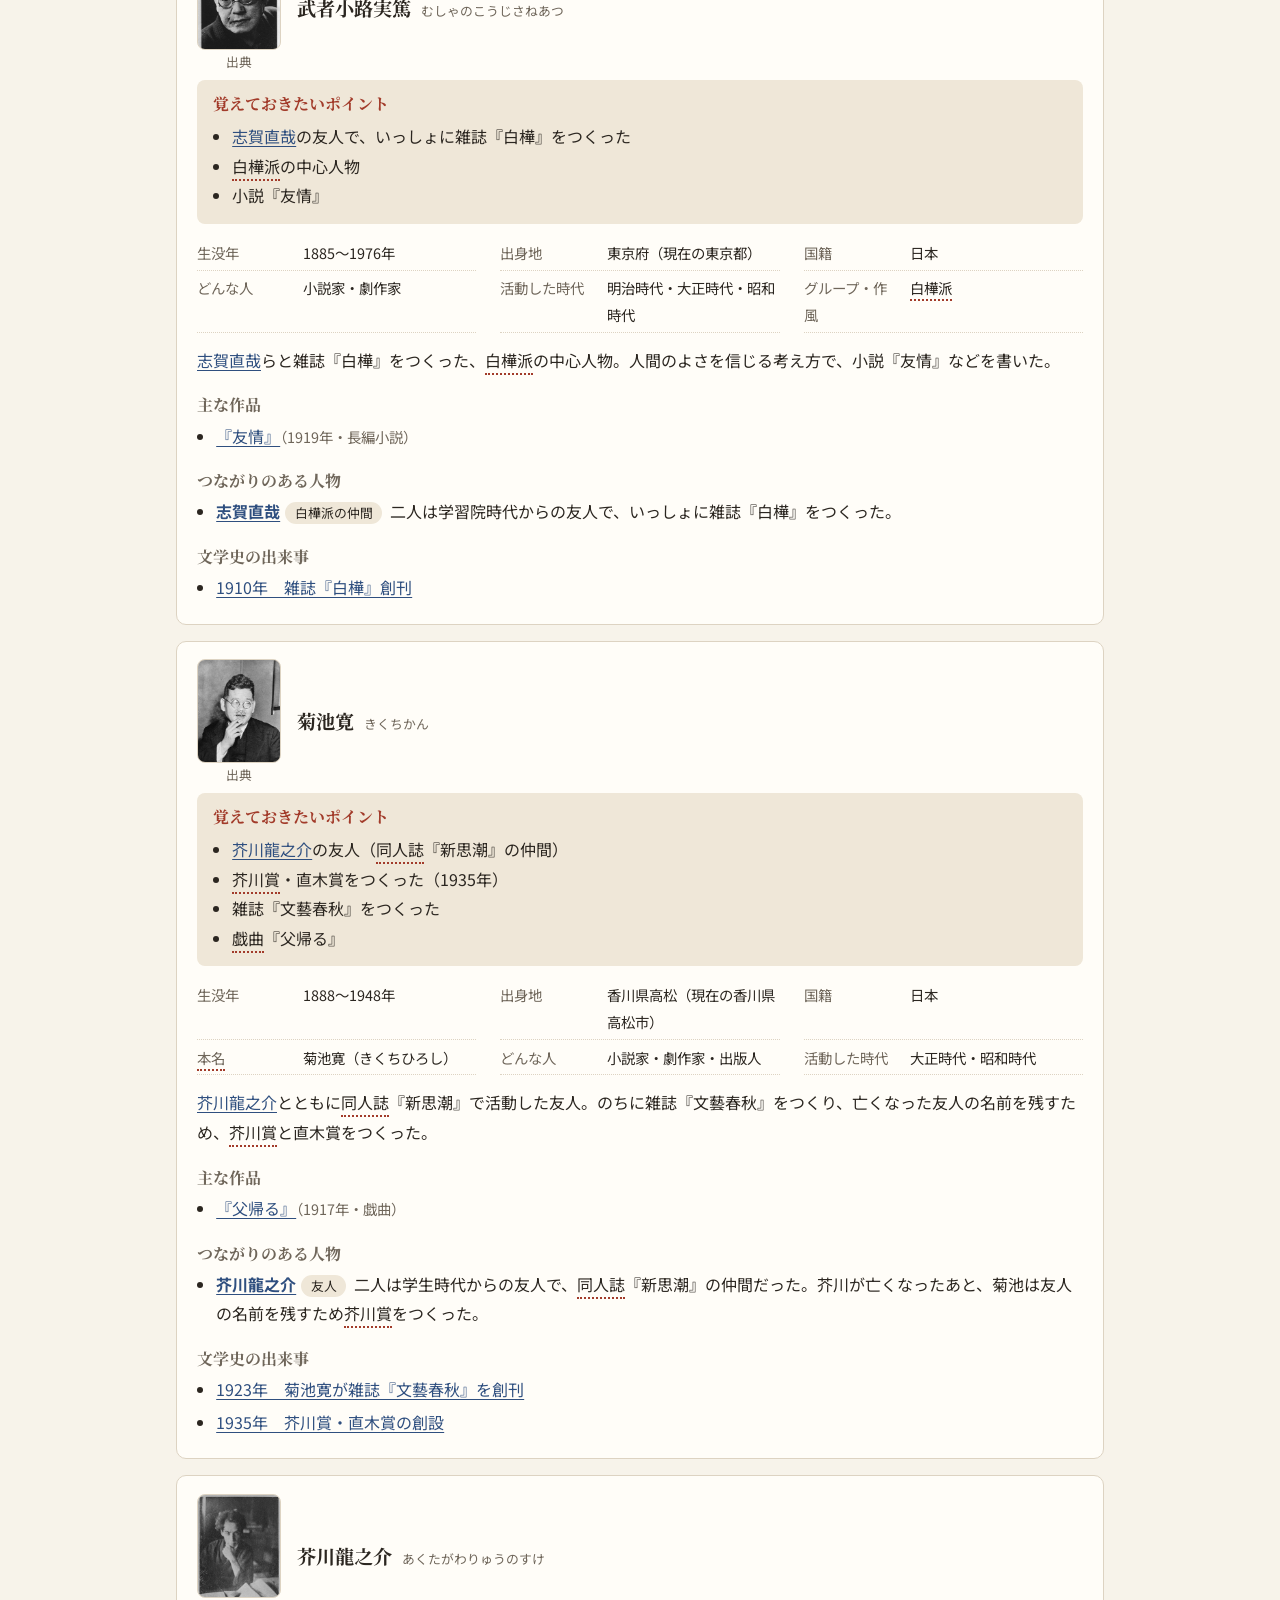
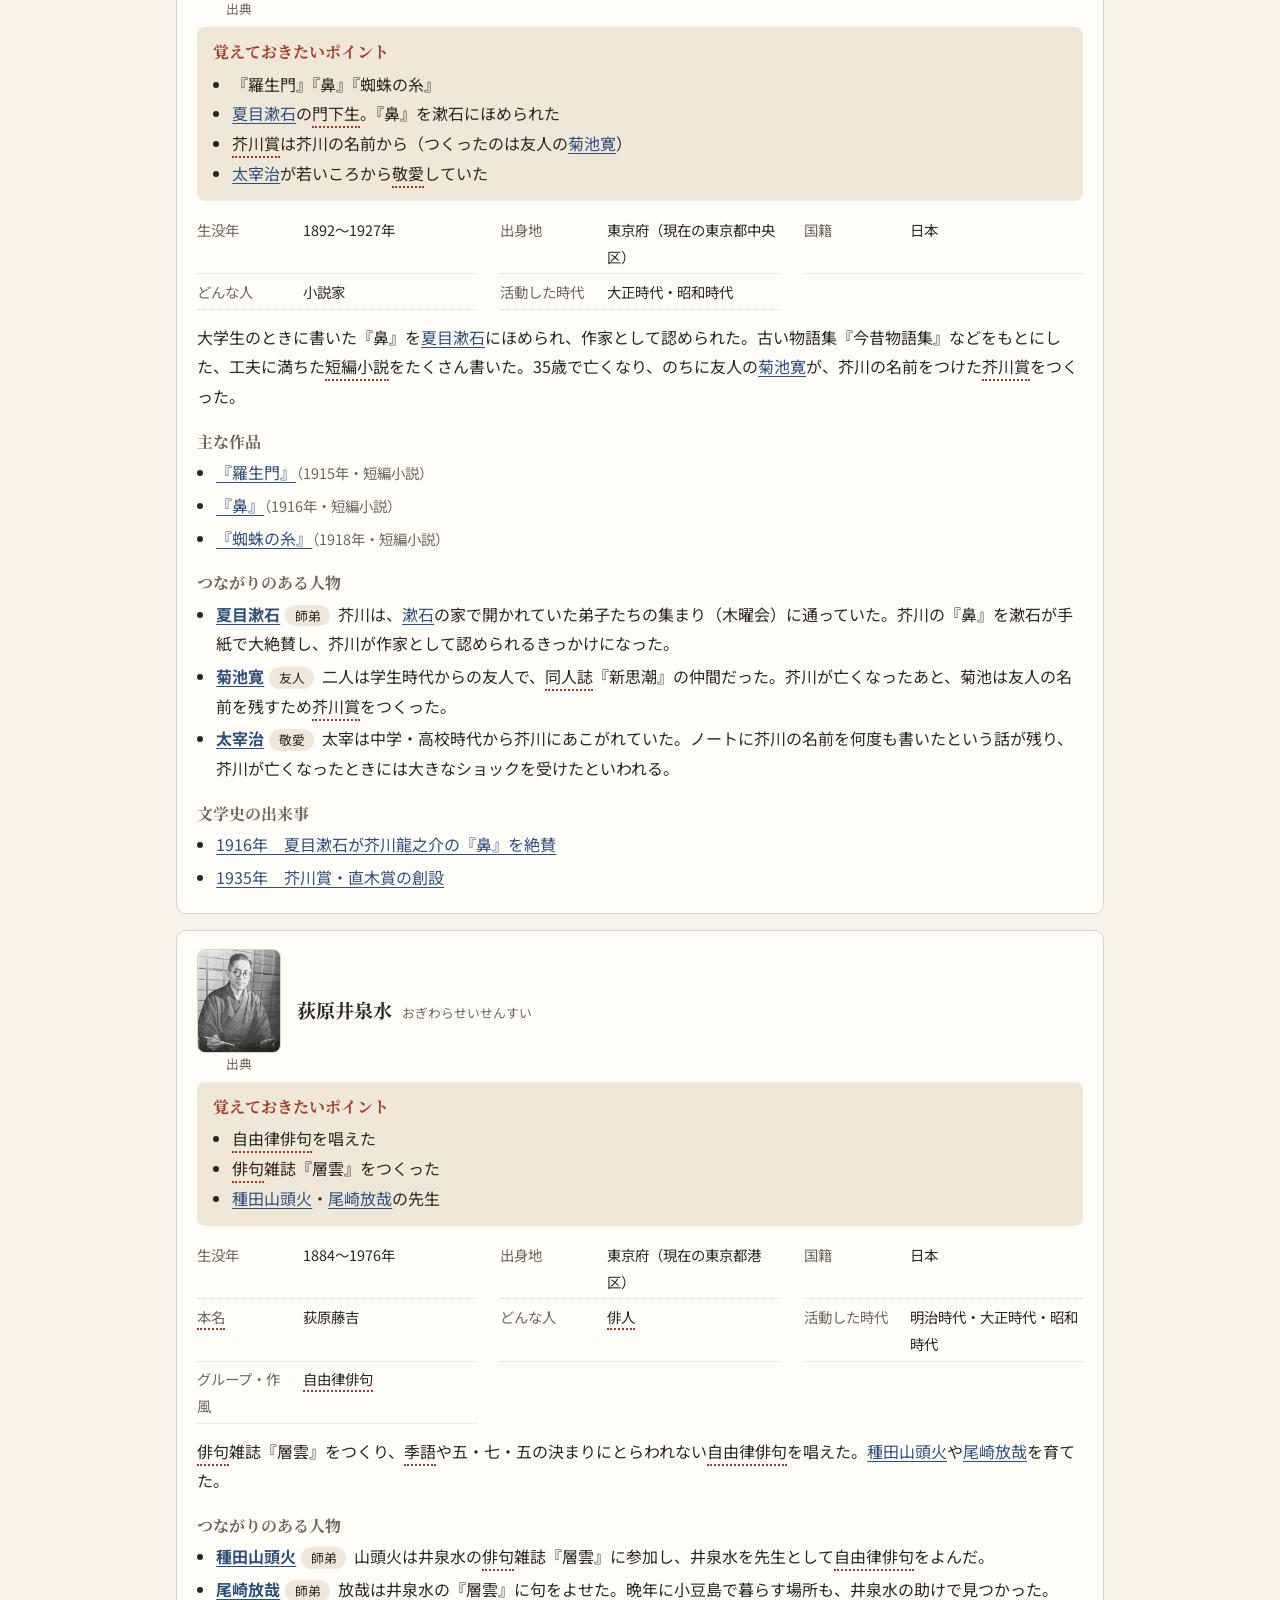
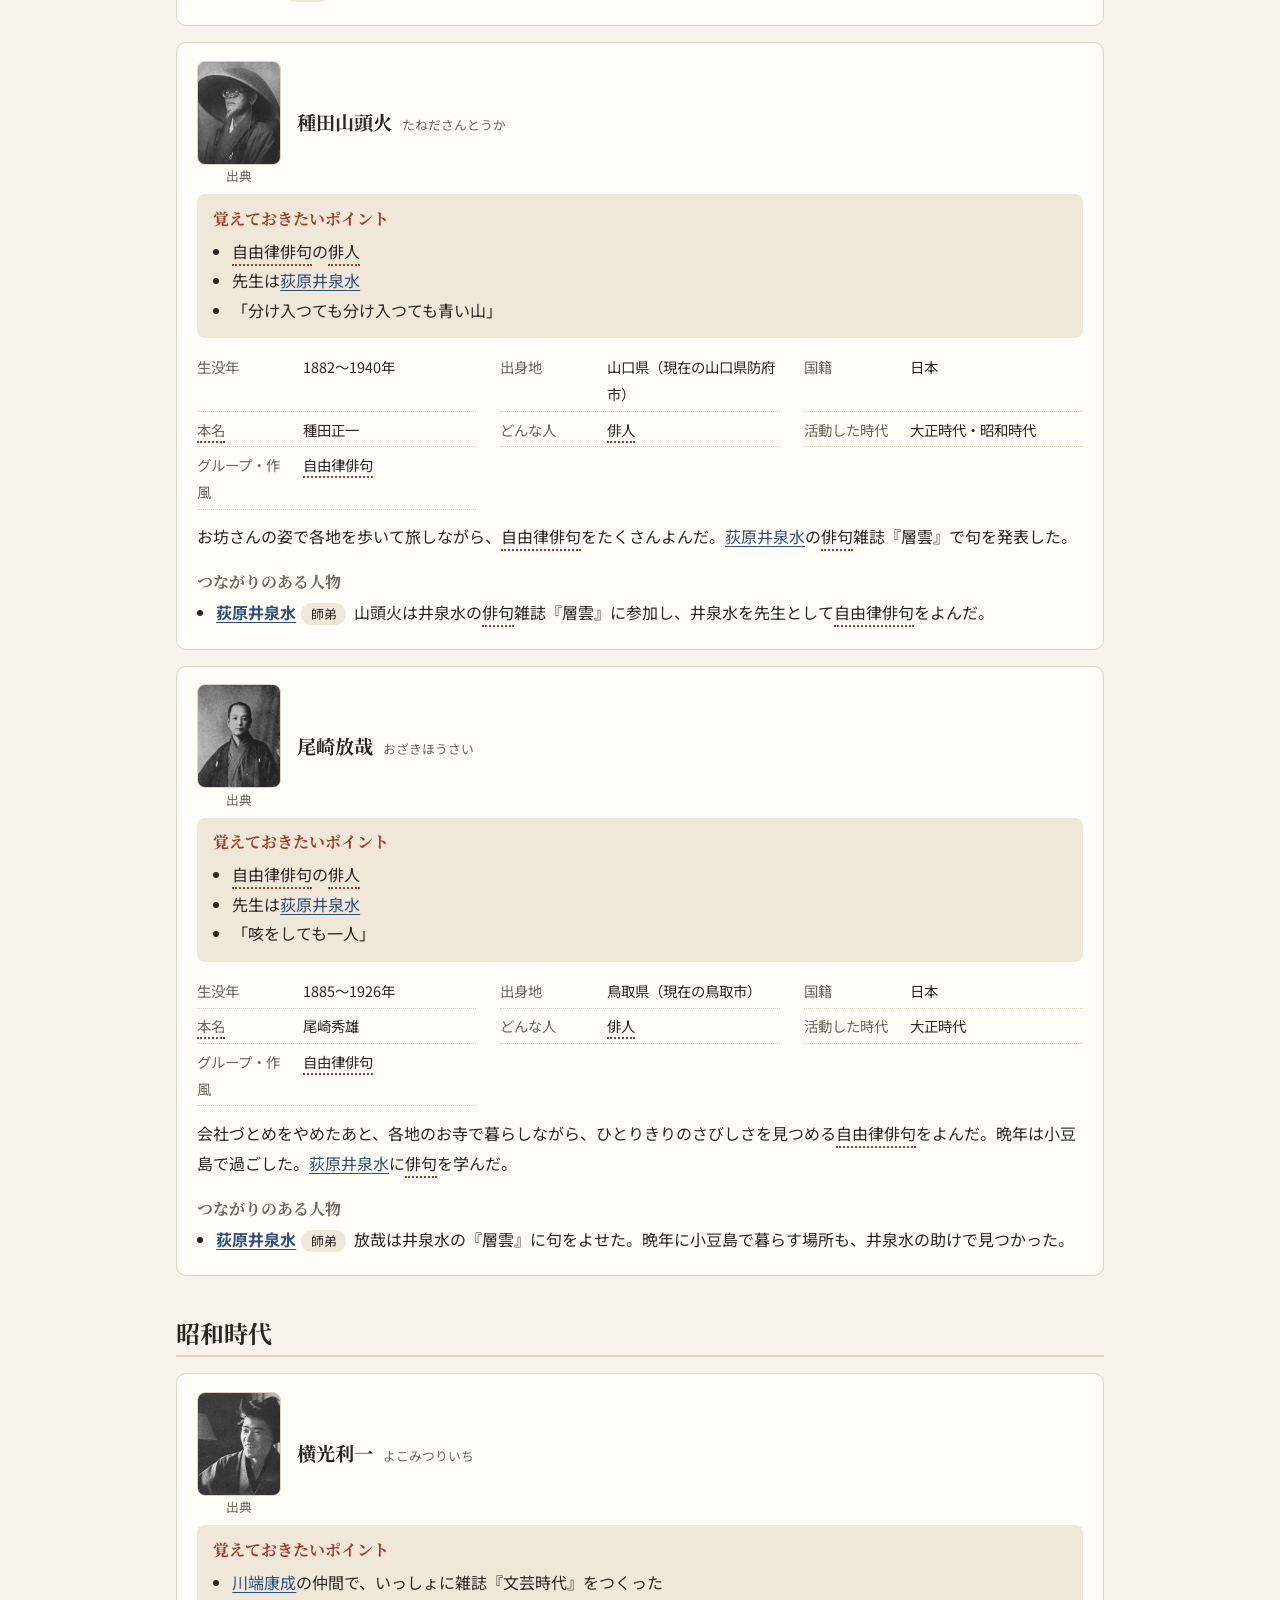
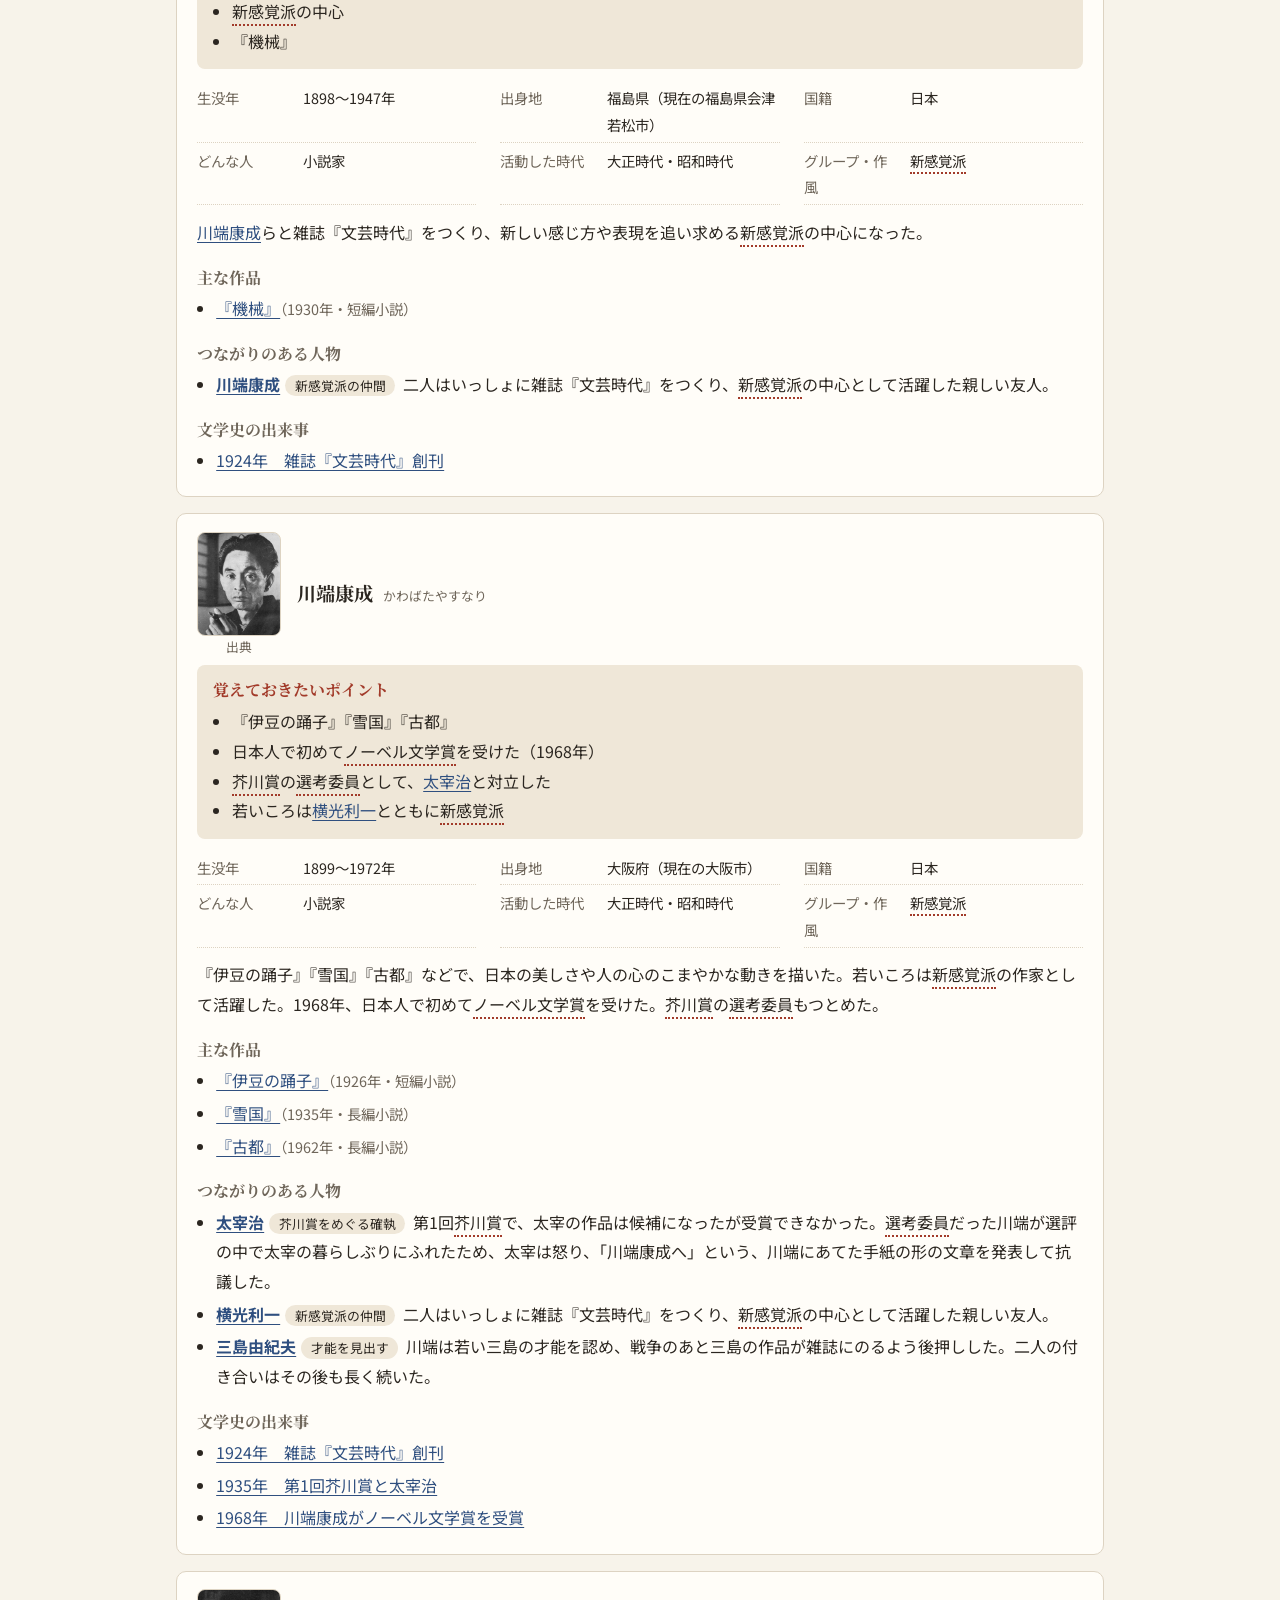
==== commit fe8e17a8: "Turn the glossary index into tabs; black headings; footer spacing - Show the four glossary categorie" ====
--- a/authors.html
+++ b/authors.html
@@ -8,7 +8,7 @@
   <link rel="preconnect" href="https://fonts.googleapis.com">
   <link rel="preconnect" href="https://fonts.gstatic.com" crossorigin>
   <link rel="stylesheet" href="https://fonts.googleapis.com/css2?family=Noto+Sans+JP:wght@400;700&family=Noto+Serif+JP:wght@700&display=swap">
-  <link rel="stylesheet" href="style.css">
+  <link rel="stylesheet" href="style.css?v=20261112">
 </head>
 <body>
   <a class="skip" href="#main">本文へ移動</a>
--- a/style.css
+++ b/style.css
@@ -104,10 +104,10 @@
 .nav { list-style: none; margin: 0; padding: 0; display: flex; flex-wrap: wrap; gap: 0.1rem 0.9rem; font-size: var(--fs-2); }
 .nav a { color: var(--ink); text-decoration: none; padding: 0.2rem 0; border-bottom: 2px solid transparent; }
 .nav a[aria-current="page"] { border-bottom-color: var(--accent); font-weight: var(--fw-bold); }
-main { padding-top: 1.5rem; padding-bottom: 3rem; }
+main.wrap { padding-top: 2.5rem; padding-bottom: 3rem; }
 .page-head { margin: 0.5rem 0 1.5rem; }
 .lead { color: var(--muted); max-width: 46em; }
-.site-footer { border-top: 1px solid var(--line); background: var(--surface); padding: 1.5rem 0; margin-top: 3rem; font-size: var(--fs-2); }
+.site-footer { border-top: 1px solid var(--line); background: var(--surface); padding: 1.5rem 0; margin-top: 2rem; font-size: var(--fs-2); }
 
 /* ---------- トップ ---------- */
 .hero { padding: 2.5rem 0 1rem; }
@@ -117,7 +117,6 @@
 .hero-links { display: flex; flex-wrap: wrap; gap: 0.8rem; margin-top: 1.4rem; }
 .button { display: inline-block; background: var(--accent); color: var(--accent-ink); padding: 0.6rem 1.2rem; border-radius: 6px; text-decoration: none; font-weight: var(--fw-bold); border: 2px solid var(--accent); }
 .button.ghost { background: transparent; color: var(--accent); }
-.grid { display: grid; grid-template-columns: repeat(auto-fill, minmax(240px, 1fr)); gap: 0.9rem; }
 
 /* ---------- カード・共通部品 ---------- */
 .card { background: var(--surface); border: 1px solid var(--line); border-radius: 10px; padding: 1.1rem 1.25rem; margin: 0 0 1rem; scroll-margin-top: 1rem; }
@@ -182,8 +181,8 @@
 .timeline .year { flex: 0 0 auto; min-width: 3.2em; font-family: var(--serif); font-weight: var(--fw-bold); }
 .timeline .desc { color: var(--muted); font-size: var(--fs-2); }
 .kind { display: inline-block; font-size: var(--fs-1); border-radius: 4px; padding: 0 0.4rem; margin-right: 0.5rem; line-height: 1.7; vertical-align: 0.1em; border: 1px solid; }
-.kind-event { color: var(--accent); border-color: var(--accent); }
-.kind-work { color: var(--link); border-color: var(--link); }
+.kind-event { color: var(--accent-ink); background: var(--accent); border-color: var(--accent); }
+.kind-work { color: var(--accent-ink); background: var(--link); border-color: var(--link); }
 .kind-life { color: var(--muted); border-color: var(--muted); }
 
 /* ---------- 相関図 ---------- */
@@ -236,7 +235,7 @@
 .country li:last-child { border-bottom: none; }
 
 /* ---------- 単語帳 ---------- */
-.term h3 { font-size: var(--fs-5); color: var(--accent); margin-bottom: 0.6rem; }
+.term h3 { font-size: var(--fs-5); color: var(--ink); margin-bottom: 0.6rem; }
 .term .label { display: inline-block; font-size: var(--fs-1); font-weight: var(--fw-bold); color: var(--accent-ink); background: var(--accent); border-radius: 4px; padding: 0 0.45rem; margin-right: 0.5rem; line-height: 1.7; vertical-align: 0.1em; }
 .term .diff .label { background: var(--muted); }
 
@@ -290,33 +289,30 @@
 /* ---------- 見出しを画面には出さず、読み上げだけに使う ---------- */
 .visually-hidden { position: absolute; width: 1px; height: 1px; overflow: hidden; clip: rect(0 0 0 0); white-space: nowrap; }
 
-/* ---------- トップ：肖像の帯 ---------- */
-.gallery { margin: 0.5rem 0 1rem; padding: 1.4rem 0 1.2rem; border-top: 1px solid var(--line); border-bottom: 1px solid var(--line); position: relative; }
-.gallery::before { content: ""; position: absolute; left: 0; right: 0; top: 50%; border-top: 1px dashed var(--line); }
-.gallery-inner { position: relative; display: flex; gap: 1.2rem; justify-content: space-between; }
-.era-band { flex: 1 1 auto; min-width: 0; }
-.era-label { margin: 0 0 0.6rem; font-family: var(--serif); font-weight: var(--fw-bold); color: var(--accent); letter-spacing: 0.3em; text-align: center; font-size: var(--fs-2); }
-.era-label::before, .era-label::after { content: "―"; color: var(--line); margin: 0 0.4em; letter-spacing: 0; }
-.frames { display: flex; gap: 0.7rem; justify-content: center; }
-.frame { display: block; width: 96px; text-decoration: none; color: var(--ink); text-align: center; }
-.mat { display: block; background: var(--surface); padding: 6px; border: 1px solid var(--line); box-shadow: 0 0 0 3px var(--bg), 0 0 0 4px var(--line); }
-.mat img { display: block; width: 100%; aspect-ratio: 4 / 5; height: auto; object-fit: cover; object-position: center top; filter: sepia(0.25) contrast(1.05); }
-.frame-name { display: block; margin-top: 0.55rem; font-family: var(--serif); font-size: var(--fs-2); font-weight: var(--fw-bold); }
-@media (max-width: 760px) {
-  .gallery::before { display: none; }
-  .gallery-inner { flex-direction: column; gap: 1rem; }
-  .frames { flex-wrap: wrap; }
-  .frame { width: 76px; }
-}
-
-/* ---------- トップ：入り口 ---------- */
-.home-block { margin-top: 2rem; }
-.home-label { border-bottom: none; margin: 0 0 0.8rem; padding: 0; font-size: var(--fs-4); display: flex; align-items: center; gap: 0.8rem; }
-.home-label span { color: var(--accent); letter-spacing: 0.3em; }
-.home-label::after { content: ""; flex: 1 1 auto; border-top: 1px solid var(--line); }
-.grid { display: grid; grid-template-columns: repeat(auto-fill, minmax(260px, 1fr)); gap: 0.8rem; }
-.tile { display: flex; align-items: center; gap: 1rem; background: var(--surface); border: 1px solid var(--line); border-radius: 10px; padding: 0.9rem 1.1rem; text-decoration: none; color: var(--ink); }
-.tile-mark { flex: 0 0 auto; width: 2.6rem; height: 2.6rem; border-radius: 50%; border: 3px double var(--accent); color: var(--accent); display: flex; align-items: center; justify-content: center; font-family: var(--serif); font-size: var(--fs-4); font-weight: var(--fw-bold); }
-.tile-body { display: block; min-width: 0; }
-.tile-title { display: block; font-family: var(--serif); font-size: var(--fs-4); font-weight: var(--fw-bold); line-height: 1.4; }
-.tile-desc { display: block; color: var(--muted); font-size: var(--fs-2); line-height: 1.6; }
+/* ---------- トップ：学習コンテンツ ---------- */
+.grid { display: grid; grid-template-columns: repeat(auto-fill, minmax(240px, 1fr)); gap: 0.9rem; }
+.tile { display: block; background: var(--surface); border: 1px solid var(--line); border-radius: 10px; padding: 1rem 1.1rem; text-decoration: none; color: var(--ink); }
+.tile h3 { margin: 0 0 0.2rem; color: var(--accent); }
+.tile p { margin: 0; color: var(--muted); font-size: var(--fs-2); }
+
+/* 一問一答などの小見出し（カードの外の h3） */
+.group > h3 { margin: 2.2rem 0 0.8rem; }
+.group > h2 + h3 { margin-top: 0.6rem; }
+.visually-hidden + section > h2:first-child { margin-top: 0; }
+
+/* ---------- 単語帳：分類のタブ（JavaScriptなし） ---------- */
+.tabs { display: flex; flex-wrap: wrap; gap: 0.4rem; border-bottom: 2px solid var(--accent); margin: 0 0 1rem; }
+.tab { padding: 0.45rem 0.9rem; border: 1px solid var(--line); border-bottom: none; border-radius: 8px 8px 0 0; background: var(--tag-bg); color: var(--ink); text-decoration: none; font-size: var(--fs-2); font-weight: var(--fw-bold); }
+.panel { scroll-margin-top: 1rem; }
+.word-index { list-style: none; margin: 0 0 1.2rem; padding: 0.8rem 1rem; display: flex; flex-wrap: wrap; gap: 0.3rem 1rem; background: var(--surface); border: 1px solid var(--line); border-radius: 10px; font-size: var(--fs-2); }
+@supports selector(:has(*)) {
+  .panel { display: none; }
+  .panel:target, .panel:has(:target) { display: block; }
+  .panels:not(:has(:target)) .panel:first-child { display: block; }
+  .tab { color: var(--muted); }
+  body:not(:has(.panel:target, .panel :target)) .tab-group,
+  body:has(#cat-group:target, #cat-group :target) .tab-group,
+  body:has(#cat-kind:target, #cat-kind :target) .tab-kind,
+  body:has(#cat-poem:target, #cat-poem :target) .tab-poem,
+  body:has(#cat-word:target, #cat-word :target) .tab-word { background: var(--accent); border-color: var(--accent); color: var(--accent-ink); }
+}
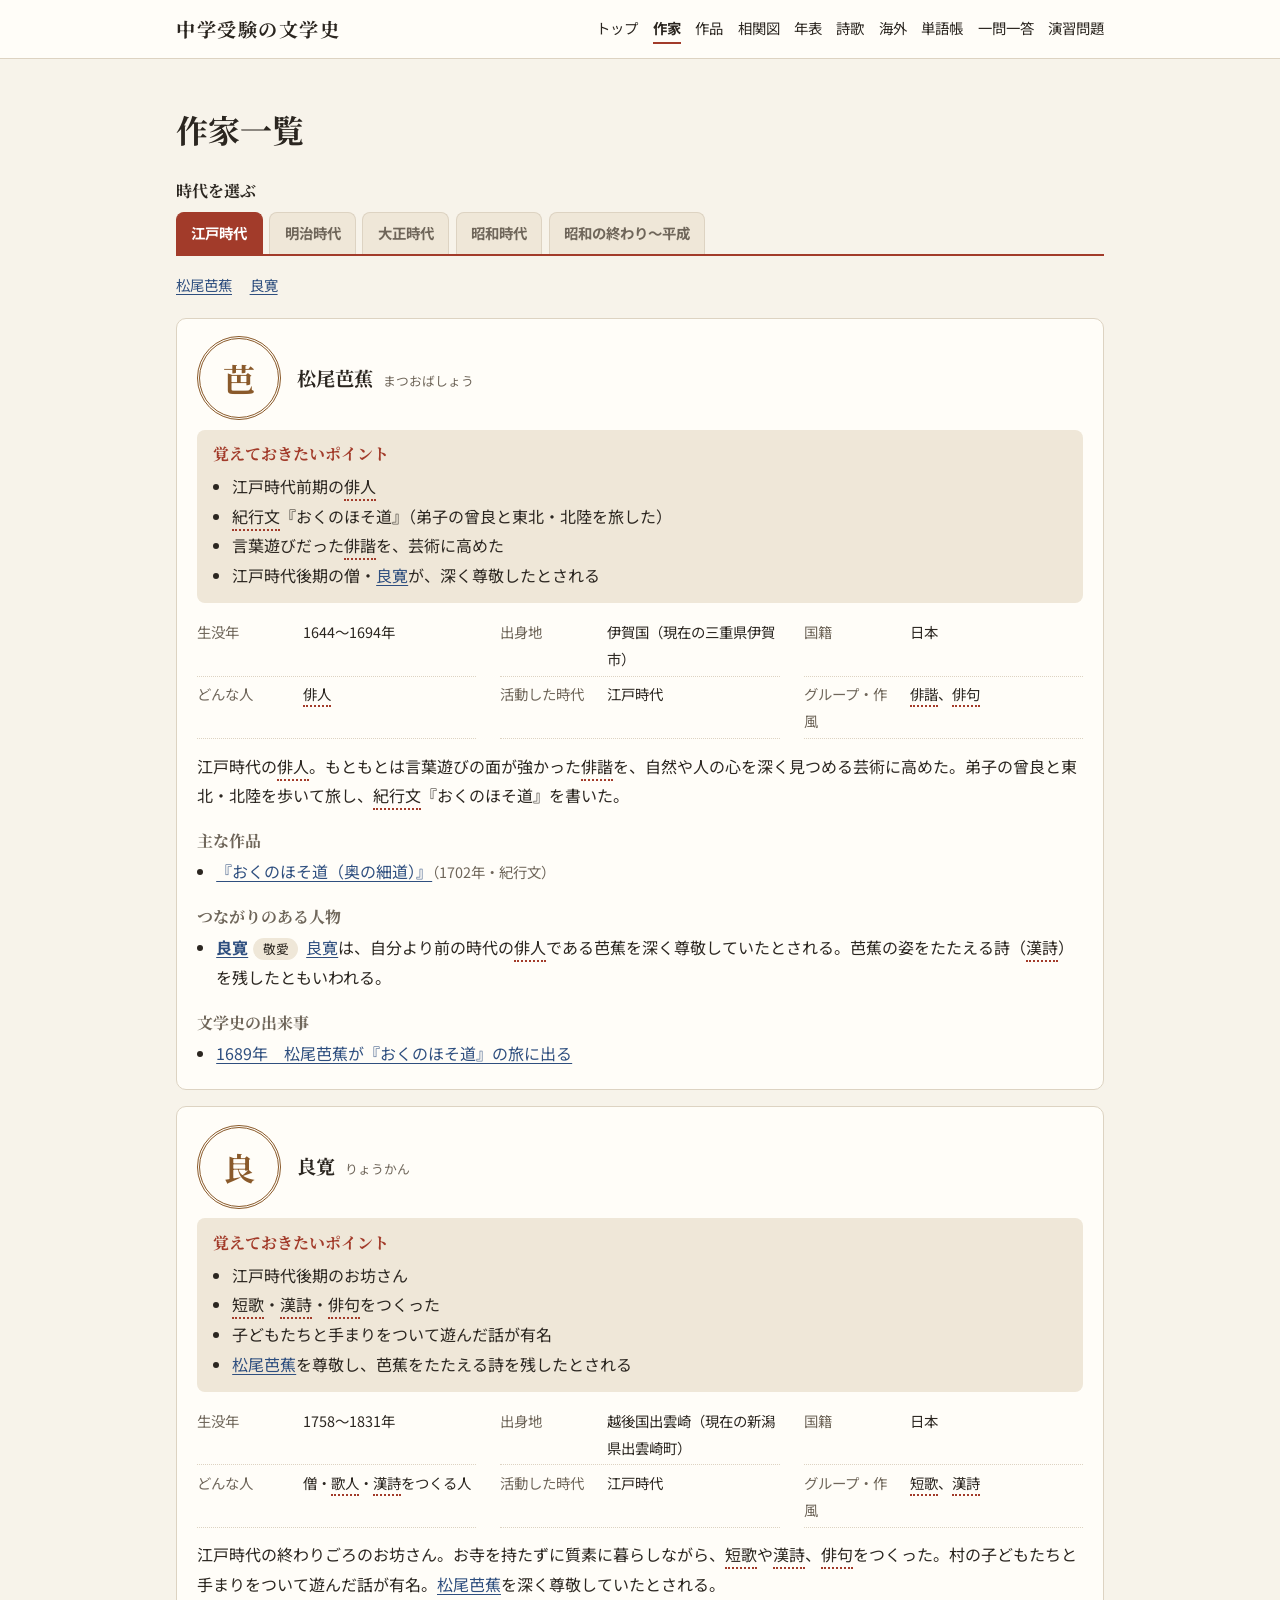
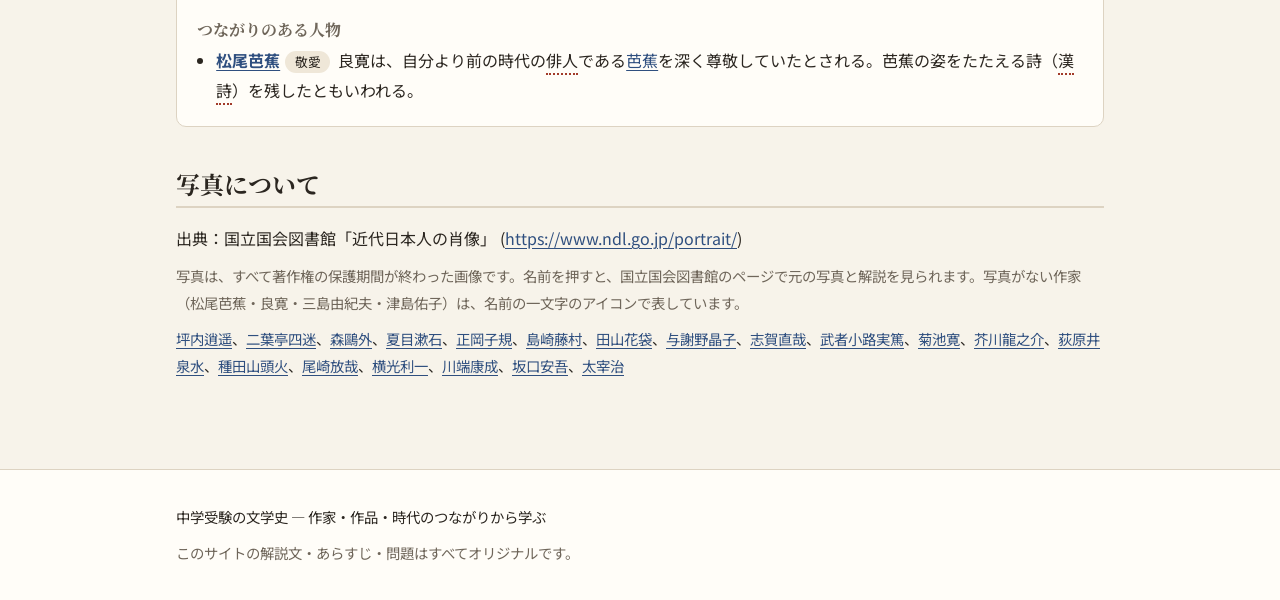
==== commit 914d993a: "Use tabs on six pages; expand exercises to 10 per pattern - Replace the boxes under page titles with" ====
--- a/authors.html
+++ b/authors.html
@@ -8,7 +8,7 @@
   <link rel="preconnect" href="https://fonts.googleapis.com">
   <link rel="preconnect" href="https://fonts.gstatic.com" crossorigin>
   <link rel="stylesheet" href="https://fonts.googleapis.com/css2?family=Noto+Sans+JP:wght@400;700&family=Noto+Serif+JP:wght@700&display=swap">
-  <link rel="stylesheet" href="style.css?v=20261112">
+  <link rel="stylesheet" href="style.css?v=20261112e">
 </head>
 <body>
   <a class="skip" href="#main">本文へ移動</a>
@@ -37,16 +37,19 @@
       <h1>作家一覧</h1>
     </div>
 
-    <nav class="toc" aria-label="時代別の目次">
-      <div class="toc-row"><a class="toc-head" href="#g-edo">江戸時代</a><span class="chips"><a href="#matsuo-basho">松尾芭蕉</a> <a href="#ryokan">良寛</a></span></div>
-      <div class="toc-row"><a class="toc-head" href="#g-meiji">明治時代</a><span class="chips"><a href="#tsubouchi-shoyo">坪内逍遥</a> <a href="#futabatei-shimei">二葉亭四迷</a> <a href="#mori-ogai">森鷗外</a> <a href="#natsume-soseki">夏目漱石</a> <a href="#masaoka-shiki">正岡子規</a> <a href="#shimazaki-toson">島崎藤村</a> <a href="#tayama-katai">田山花袋</a> <a href="#yosano-akiko">与謝野晶子</a></span></div>
-      <div class="toc-row"><a class="toc-head" href="#g-taisho">大正時代</a><span class="chips"><a href="#shiga-naoya">志賀直哉</a> <a href="#musha-no-koji-saneatsu">武者小路実篤</a> <a href="#kikuchi-kan">菊池寛</a> <a href="#akutagawa-ryunosuke">芥川龍之介</a> <a href="#ogiwara-seisensui">荻原井泉水</a> <a href="#taneda-santoka">種田山頭火</a> <a href="#ozaki-hosai">尾崎放哉</a></span></div>
-      <div class="toc-row"><a class="toc-head" href="#g-showa">昭和時代</a><span class="chips"><a href="#yokomitsu-riichi">横光利一</a> <a href="#kawabata-yasunari">川端康成</a> <a href="#sakaguchi-ango">坂口安吾</a> <a href="#dazai-osamu">太宰治</a> <a href="#mishima-yukio">三島由紀夫</a></span></div>
-      <div class="toc-row"><a class="toc-head" href="#g-modern">昭和の終わり〜平成</a><span class="chips"><a href="#tsushima-yuko">津島佑子</a></span></div>
+    <p class="tabs-label" id="tabs-label">時代を選ぶ</p>
+    <nav class="tabs" aria-labelledby="tabs-label">
+      <a class="tab tab-g-edo" href="#g-edo">江戸時代</a>
+      <a class="tab tab-g-meiji" href="#g-meiji">明治時代</a>
+      <a class="tab tab-g-taisho" href="#g-taisho">大正時代</a>
+      <a class="tab tab-g-showa" href="#g-showa">昭和時代</a>
+      <a class="tab tab-g-modern" href="#g-modern">昭和の終わり〜平成</a>
     </nav>
-
-    <section class="group" aria-labelledby="g-edo">
-      <h2 id="g-edo">江戸時代</h2>
+    <div class="panels">
+
+    <section class="panel" id="g-edo">
+      <h2 class="visually-hidden">江戸時代</h2>
+      <ul class="word-index"><li><a href="#matsuo-basho">松尾芭蕉</a></li><li><a href="#ryokan">良寛</a></li></ul>
 
       <article class="card person" id="matsuo-basho">
         <div class="person-head">
@@ -116,8 +119,9 @@
       </article>
     </section>
 
-    <section class="group" aria-labelledby="g-meiji">
-      <h2 id="g-meiji">明治時代</h2>
+    <section class="panel" id="g-meiji">
+      <h2 class="visually-hidden">明治時代</h2>
+      <ul class="word-index"><li><a href="#tsubouchi-shoyo">坪内逍遥</a></li><li><a href="#futabatei-shimei">二葉亭四迷</a></li><li><a href="#mori-ogai">森鷗外</a></li><li><a href="#natsume-soseki">夏目漱石</a></li><li><a href="#masaoka-shiki">正岡子規</a></li><li><a href="#shimazaki-toson">島崎藤村</a></li><li><a href="#tayama-katai">田山花袋</a></li><li><a href="#yosano-akiko">与謝野晶子</a></li></ul>
 
       <article class="card person" id="tsubouchi-shoyo">
         <div class="person-head">
@@ -215,7 +219,7 @@
         </ul>
         <h4>つながりのある人物</h4>
         <ul class="list rel-list">
-          <li><strong><a href="authors.html#natsume-soseki">夏目漱石</a></strong><span class="tag">ともに反自然主義</span>二人に師弟などの直接の関係はない。明治の終わりに<a class="word" href="glossary.html#term-naturalism">自然主義</a>が大流行したとき、どちらもその流れに加わらず自分の道を進んだため、ともに「<a class="word" href="glossary.html#term-anti-naturalism">反自然主義</a>」の<a class="word" href="glossary.html#term-bungo">文豪</a>とよばれる。</li>
+          <li><strong><a href="authors.html#natsume-soseki">夏目漱石</a></strong><span class="tag">ともに反自然主義</span>二人は先生と弟子や、同じグループの仲間という関係ではない。明治の終わりに<a class="word" href="glossary.html#term-naturalism">自然主義</a>が大流行したとき、どちらもその流れに加わらず自分の道を進んだため、ともに「<a class="word" href="glossary.html#term-anti-naturalism">反自然主義</a>」の<a class="word" href="glossary.html#term-bungo">文豪</a>とよばれる。</li>
         </ul>
       </article>
 
@@ -260,7 +264,7 @@
         <ul class="list rel-list">
           <li><strong><a href="authors.html#akutagawa-ryunosuke">芥川龍之介</a></strong><span class="tag">師弟</span>芥川は、漱石の家で開かれていた弟子たちの集まり（木曜会）に通っていた。芥川の『鼻』を漱石が手紙で大絶賛し、芥川が作家として認められるきっかけになった。</li>
           <li><strong><a href="authors.html#masaoka-shiki">正岡子規</a></strong><span class="tag">親友</span>二人は学生時代からの親友。漱石は<a class="person" href="authors.html#masaoka-shiki">子規</a>から<a class="word" href="glossary.html#term-haiku">俳句</a>を教わった。漱石の『吾輩は猫である』は、子規の仲間がつくった俳句雑誌『ホトトギス』にのった。</li>
-          <li><strong><a href="authors.html#mori-ogai">森鷗外</a></strong><span class="tag">ともに反自然主義</span>二人に師弟などの直接の関係はない。明治の終わりに<a class="word" href="glossary.html#term-naturalism">自然主義</a>が大流行したとき、どちらもその流れに加わらず自分の道を進んだため、ともに「<a class="word" href="glossary.html#term-anti-naturalism">反自然主義</a>」の<a class="word" href="glossary.html#term-bungo">文豪</a>とよばれる。</li>
+          <li><strong><a href="authors.html#mori-ogai">森鷗外</a></strong><span class="tag">ともに反自然主義</span>二人は先生と弟子や、同じグループの仲間という関係ではない。明治の終わりに<a class="word" href="glossary.html#term-naturalism">自然主義</a>が大流行したとき、どちらもその流れに加わらず自分の道を進んだため、ともに「<a class="word" href="glossary.html#term-anti-naturalism">反自然主義</a>」の<a class="word" href="glossary.html#term-bungo">文豪</a>とよばれる。</li>
         </ul>
         <h4>文学史の出来事</h4>
         <ul class="list">
@@ -399,8 +403,9 @@
       </article>
     </section>
 
-    <section class="group" aria-labelledby="g-taisho">
-      <h2 id="g-taisho">大正時代</h2>
+    <section class="panel" id="g-taisho">
+      <h2 class="visually-hidden">大正時代</h2>
+      <ul class="word-index"><li><a href="#shiga-naoya">志賀直哉</a></li><li><a href="#musha-no-koji-saneatsu">武者小路実篤</a></li><li><a href="#kikuchi-kan">菊池寛</a></li><li><a href="#akutagawa-ryunosuke">芥川龍之介</a></li><li><a href="#ogiwara-seisensui">荻原井泉水</a></li><li><a href="#taneda-santoka">種田山頭火</a></li><li><a href="#ozaki-hosai">尾崎放哉</a></li></ul>
 
       <article class="card person" id="shiga-naoya">
         <div class="person-head">
@@ -644,8 +649,9 @@
       </article>
     </section>
 
-    <section class="group" aria-labelledby="g-showa">
-      <h2 id="g-showa">昭和時代</h2>
+    <section class="panel" id="g-showa">
+      <h2 class="visually-hidden">昭和時代</h2>
+      <ul class="word-index"><li><a href="#yokomitsu-riichi">横光利一</a></li><li><a href="#kawabata-yasunari">川端康成</a></li><li><a href="#sakaguchi-ango">坂口安吾</a></li><li><a href="#dazai-osamu">太宰治</a></li><li><a href="#mishima-yukio">三島由紀夫</a></li></ul>
 
       <article class="card person" id="yokomitsu-riichi">
         <div class="person-head">
@@ -835,8 +841,9 @@
       </article>
     </section>
 
-    <section class="group" aria-labelledby="g-modern">
-      <h2 id="g-modern">昭和の終わり〜平成</h2>
+    <section class="panel" id="g-modern">
+      <h2 class="visually-hidden">昭和の終わり〜平成</h2>
+      <ul class="word-index"><li><a href="#tsushima-yuko">津島佑子</a></li></ul>
 
       <article class="card person" id="tsushima-yuko">
         <div class="person-head">
@@ -869,6 +876,7 @@
         </ul>
       </article>
     </section>
+    </div>
 
     <section class="group" id="photo-credits">
       <h2>写真について</h2>
--- a/style.css
+++ b/style.css
@@ -281,10 +281,8 @@
 
 /* 演習問題：覚えておくこと・パターンの説明 */
 .point { background: var(--tag-bg); border-radius: 8px; padding: 0.5rem 0.8rem; margin: 0.6rem 0; }
-.point .label, .pattern-need .tag { font-weight: var(--fw-bold); }
+.point .label { font-weight: var(--fw-bold); }
 .point .label { display: inline-block; font-size: var(--fs-1); color: var(--accent-ink); background: var(--accent); border-radius: 4px; padding: 0 0.45rem; margin-right: 0.5rem; line-height: 1.7; vertical-align: 0.1em; }
-.pattern-need { font-size: var(--fs-2); color: var(--muted); }
-.pattern-need .tag:first-child { margin-left: 0; }
 
 /* ---------- 見出しを画面には出さず、読み上げだけに使う ---------- */
 .visually-hidden { position: absolute; width: 1px; height: 1px; overflow: hidden; clip: rect(0 0 0 0); white-space: nowrap; }
@@ -295,24 +293,68 @@
 .tile h3 { margin: 0 0 0.2rem; color: var(--accent); }
 .tile p { margin: 0; color: var(--muted); font-size: var(--fs-2); }
 
+.pattern-need { margin: 0 0 1.2rem; font-size: var(--fs-2); }
+.pattern-need div { display: flex; gap: 0.8rem; padding: 0.15rem 0; }
+.pattern-need dt { flex: 0 0 8em; white-space: nowrap; color: var(--muted); font-weight: var(--fw-bold); }
+.pattern-need dd { margin: 0; }
+
 /* 一問一答などの小見出し（カードの外の h3） */
 .group > h3 { margin: 2.2rem 0 0.8rem; }
 .group > h2 + h3 { margin-top: 0.6rem; }
 .visually-hidden + section > h2:first-child { margin-top: 0; }
 
 /* ---------- 単語帳：分類のタブ（JavaScriptなし） ---------- */
+.tabs-label { margin: 0 0 0.4rem; font-family: var(--serif); font-weight: var(--fw-bold); }
 .tabs { display: flex; flex-wrap: wrap; gap: 0.4rem; border-bottom: 2px solid var(--accent); margin: 0 0 1rem; }
 .tab { padding: 0.45rem 0.9rem; border: 1px solid var(--line); border-bottom: none; border-radius: 8px 8px 0 0; background: var(--tag-bg); color: var(--ink); text-decoration: none; font-size: var(--fs-2); font-weight: var(--fw-bold); }
 .panel { scroll-margin-top: 1rem; }
-.word-index { list-style: none; margin: 0 0 1.2rem; padding: 0.8rem 1rem; display: flex; flex-wrap: wrap; gap: 0.3rem 1rem; background: var(--surface); border: 1px solid var(--line); border-radius: 10px; font-size: var(--fs-2); }
+.word-index { list-style: none; margin: 0 0 1.2rem; padding: 0; display: flex; flex-wrap: wrap; gap: 0.3rem 1.1rem; font-size: var(--fs-2); }
+
+/* TABS-AUTO START（build が自動で書きかえる） */
 @supports selector(:has(*)) {
   .panel { display: none; }
   .panel:target, .panel:has(:target) { display: block; }
   .panels:not(:has(:target)) .panel:first-child { display: block; }
   .tab { color: var(--muted); }
-  body:not(:has(.panel:target, .panel :target)) .tab-group,
-  body:has(#cat-group:target, #cat-group :target) .tab-group,
-  body:has(#cat-kind:target, #cat-kind :target) .tab-kind,
-  body:has(#cat-poem:target, #cat-poem :target) .tab-poem,
-  body:has(#cat-word:target, #cat-word :target) .tab-word { background: var(--accent); border-color: var(--accent); color: var(--accent-ink); }
-}
+  body:not(:has(.panel:target, .panel :target)) .tab-g-edo,
+  body:not(:has(.panel:target, .panel :target)) .tab-w-edo,
+  body:not(:has(.panel:target, .panel :target)) .tab-pf-compare,
+  body:not(:has(.panel:target, .panel :target)) .tab-cat-group,
+  body:not(:has(.panel:target, .panel :target)) .tab-c-work,
+  body:not(:has(.panel:target, .panel :target)) .tab-p1,
+  body:has(#g-edo:target, #g-edo :target) .tab-g-edo,
+  body:has(#g-meiji:target, #g-meiji :target) .tab-g-meiji,
+  body:has(#g-taisho:target, #g-taisho :target) .tab-g-taisho,
+  body:has(#g-showa:target, #g-showa :target) .tab-g-showa,
+  body:has(#g-modern:target, #g-modern :target) .tab-g-modern,
+  body:has(#w-edo:target, #w-edo :target) .tab-w-edo,
+  body:has(#w-meiji:target, #w-meiji :target) .tab-w-meiji,
+  body:has(#w-taisho:target, #w-taisho :target) .tab-w-taisho,
+  body:has(#w-showa:target, #w-showa :target) .tab-w-showa,
+  body:has(#w-heisei:target, #w-heisei :target) .tab-w-heisei,
+  body:has(#pf-compare:target, #pf-compare :target) .tab-pf-compare,
+  body:has(#pf-flow:target, #pf-flow :target) .tab-pf-flow,
+  body:has(#pf-poems:target, #pf-poems :target) .tab-pf-poems,
+  body:has(#pf-poets:target, #pf-poets :target) .tab-pf-poets,
+  body:has(#cat-group:target, #cat-group :target) .tab-cat-group,
+  body:has(#cat-kind:target, #cat-kind :target) .tab-cat-kind,
+  body:has(#cat-poem:target, #cat-poem :target) .tab-cat-poem,
+  body:has(#cat-word:target, #cat-word :target) .tab-cat-word,
+  body:has(#c-work:target, #c-work :target) .tab-c-work,
+  body:has(#c-profile:target, #c-profile :target) .tab-c-profile,
+  body:has(#c-relation:target, #c-relation :target) .tab-c-relation,
+  body:has(#c-group:target, #c-group :target) .tab-c-group,
+  body:has(#c-event:target, #c-event :target) .tab-c-event,
+  body:has(#c-term:target, #c-term :target) .tab-c-term,
+  body:has(#c-poem:target, #c-poem :target) .tab-c-poem,
+  body:has(#c-foreign:target, #c-foreign :target) .tab-c-foreign,
+  body:has(#p1:target, #p1 :target) .tab-p1,
+  body:has(#p2:target, #p2 :target) .tab-p2,
+  body:has(#p3:target, #p3 :target) .tab-p3,
+  body:has(#p4:target, #p4 :target) .tab-p4,
+  body:has(#p5:target, #p5 :target) .tab-p5,
+  body:has(#p6:target, #p6 :target) .tab-p6,
+  body:has(#p7:target, #p7 :target) .tab-p7,
+  body:has(#p8:target, #p8 :target) .tab-p8 { background: var(--accent); border-color: var(--accent); color: var(--accent-ink); }
+}
+/* TABS-AUTO END */
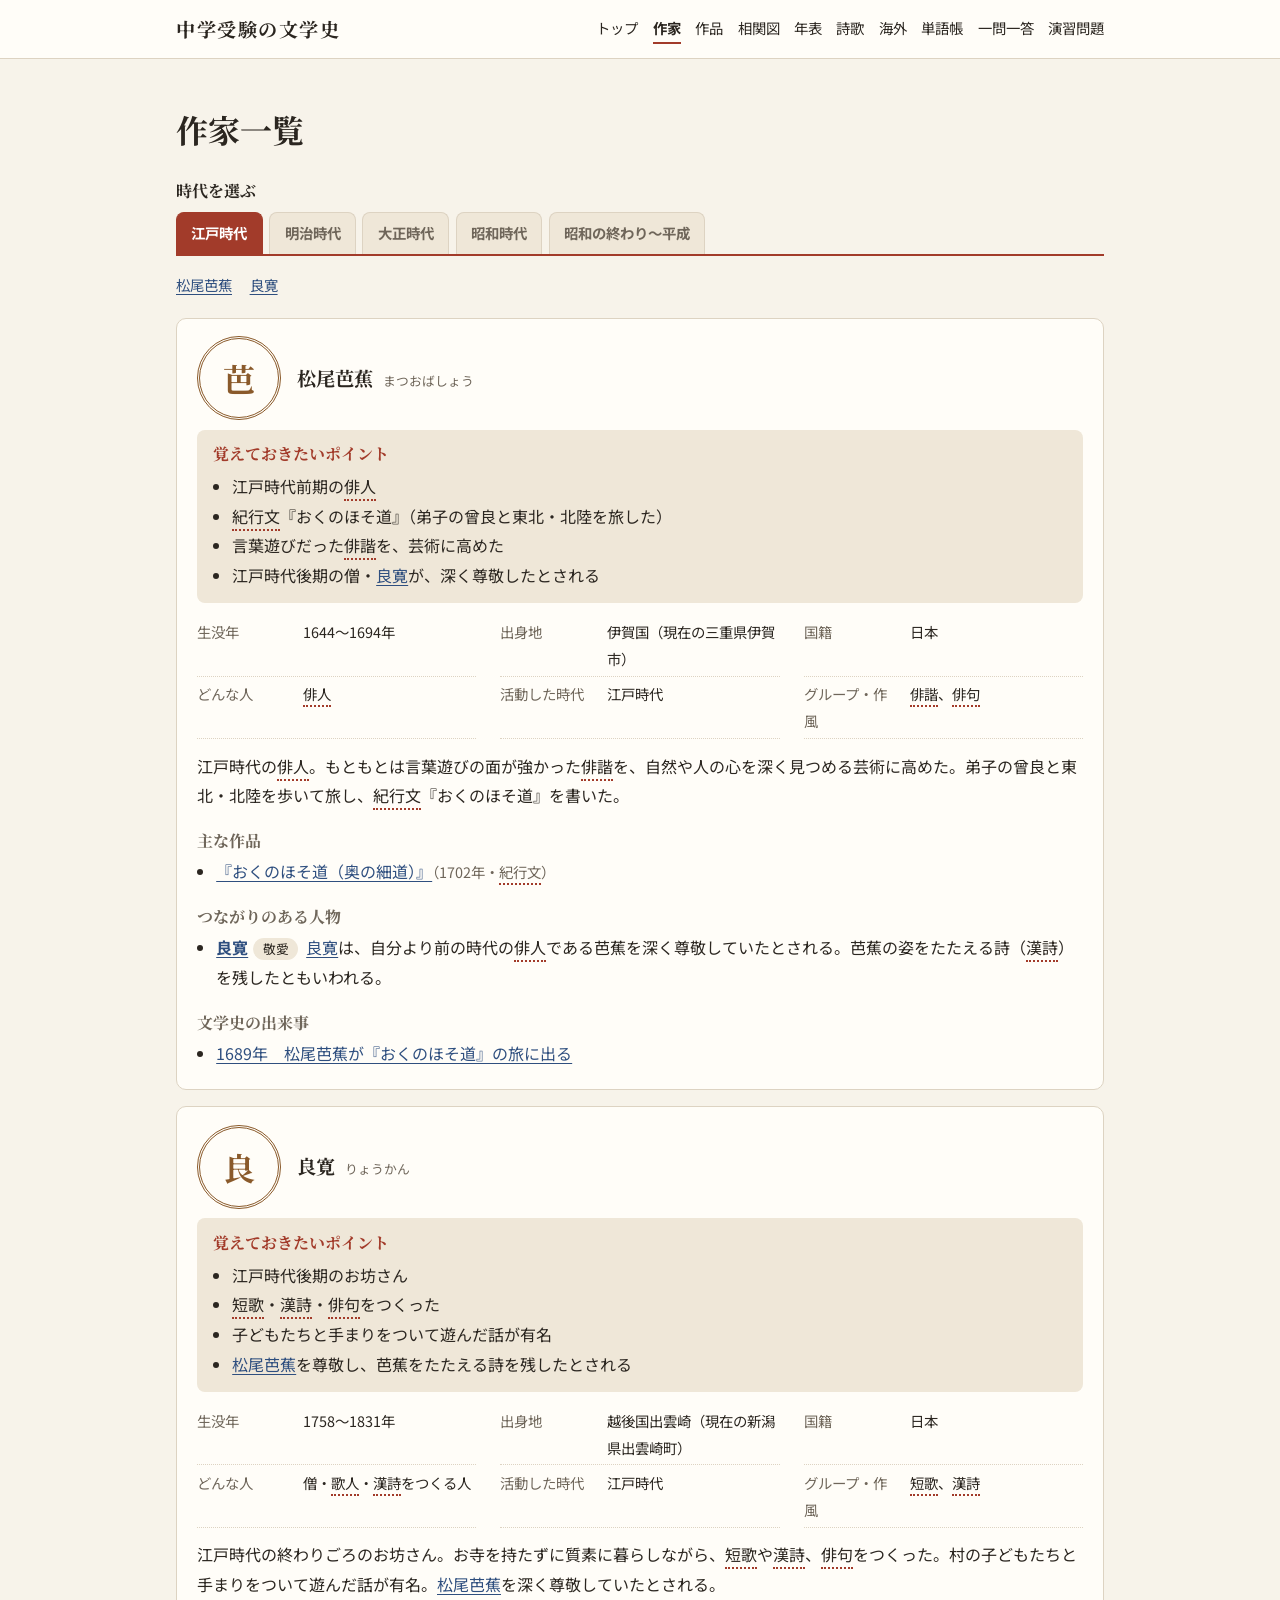
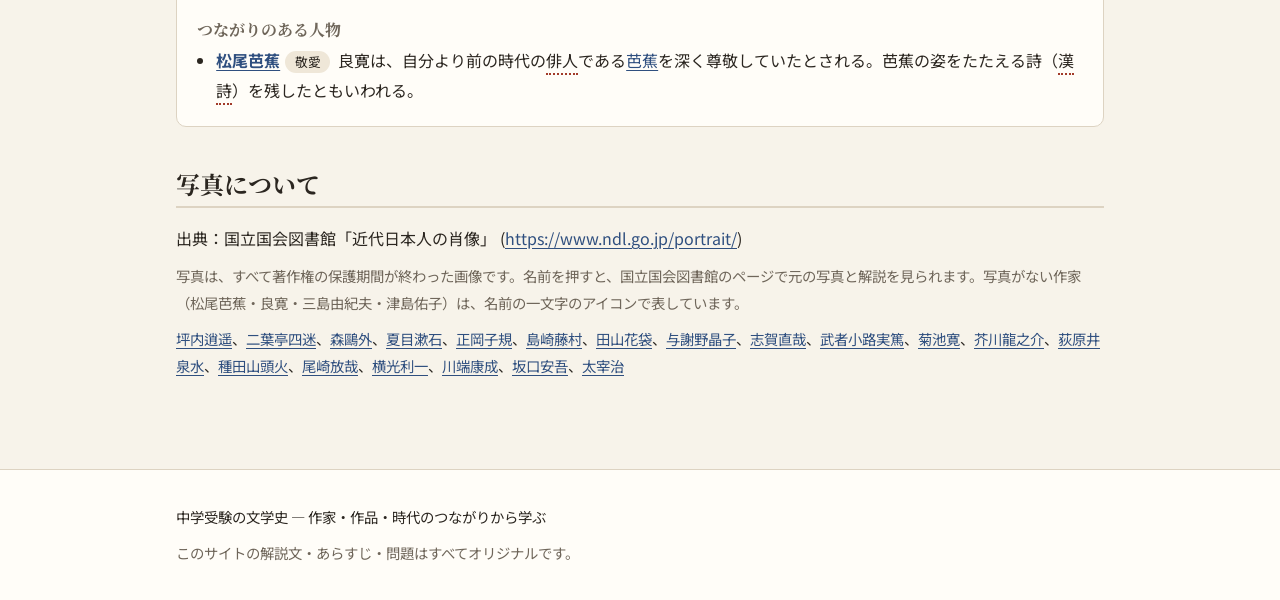
==== commit fe8ba42b: "Review pass: glossary links, spelling consistency, one date fix - Link glossary words in author work" ====
--- a/authors.html
+++ b/authors.html
@@ -76,7 +76,7 @@
         <p>江戸時代の<a class="word" href="glossary.html#term-haijin">俳人</a>。もともとは言葉遊びの面が強かった<a class="word" href="glossary.html#term-haikai">俳諧</a>を、自然や人の心を深く見つめる芸術に高めた。弟子の曾良と東北・北陸を歩いて旅し、<a class="word" href="glossary.html#term-kikobun">紀行文</a>『おくのほそ道』を書いた。</p>
         <h4>主な作品</h4>
         <ul class="list">
-          <li><a href="works.html#oku-no-hosomichi">『おくのほそ道（奥の細道）』</a><span class="muted">（1702年・紀行文）</span></li>
+          <li><a href="works.html#oku-no-hosomichi">『おくのほそ道（奥の細道）』</a><span class="muted">（1702年・<a class="word" href="glossary.html#term-kikobun">紀行文</a>）</span></li>
         </ul>
         <h4>つながりのある人物</h4>
         <ul class="list rel-list">
@@ -148,7 +148,7 @@
         <p><a class="word" href="glossary.html#term-hyoron">評論</a>『小説神髄』で、「小説は、人の心や世の中をありのままに写すものだ」と唱え、日本の新しい小説の出発点をつくった。<a class="person" href="foreign.html#f-shakespeare">シェイクスピア</a>の作品をすべて日本語に訳したことでも知られる。</p>
         <h4>主な作品</h4>
         <ul class="list">
-          <li><a href="works.html#shosetsu-shinzui">『小説神髄』</a><span class="muted">（1885年・評論）</span></li>
+          <li><a href="works.html#shosetsu-shinzui">『小説神髄』</a><span class="muted">（1885年・<a class="word" href="glossary.html#term-hyoron">評論</a>）</span></li>
         </ul>
         <h4>つながりのある人物</h4>
         <ul class="list rel-list">
@@ -181,7 +181,7 @@
         <p>ふだん話す言葉に近い書き方（<a class="word" href="glossary.html#term-genbun">言文一致</a>）で小説『浮雲』を書き、<a class="person" href="authors.html#tsubouchi-shoyo">坪内逍遥</a>が唱えた<a class="word" href="glossary.html#term-realism">リアリズム</a>を、実際の作品の形にした。ロシアの小説の翻訳でも活躍した。</p>
         <h4>主な作品</h4>
         <ul class="list">
-          <li><a href="works.html#ukigumo">『浮雲』</a><span class="muted">（1887年・長編小説）</span></li>
+          <li><a href="works.html#ukigumo">『浮雲』</a><span class="muted">（1887年・<a class="word" href="glossary.html#term-length">長編小説</a>）</span></li>
         </ul>
         <h4>つながりのある人物</h4>
         <ul class="list rel-list">
@@ -214,8 +214,8 @@
         <p>陸軍のお医者さん（軍医）としてドイツに留学し、そのときの体験をもとに『舞姫』を書いた。医者と作家の二つの仕事を続け、年をとってからは『高瀬舟』などの<a class="word" href="glossary.html#term-rekishi">歴史小説</a>を書いた。<a class="person" href="authors.html#natsume-soseki">夏目漱石</a>と並ぶ明治の<a class="word" href="glossary.html#term-bungo">文豪</a>。</p>
         <h4>主な作品</h4>
         <ul class="list">
-          <li><a href="works.html#maihime">『舞姫』</a><span class="muted">（1890年・短編小説）</span></li>
-          <li><a href="works.html#takasebune">『高瀬舟』</a><span class="muted">（1916年・短編小説）</span></li>
+          <li><a href="works.html#maihime">『舞姫』</a><span class="muted">（1890年・<a class="word" href="glossary.html#term-length">短編小説</a>）</span></li>
+          <li><a href="works.html#takasebune">『高瀬舟』</a><span class="muted">（1916年・<a class="word" href="glossary.html#term-length">短編小説</a>）</span></li>
         </ul>
         <h4>つながりのある人物</h4>
         <ul class="list rel-list">
@@ -234,7 +234,7 @@
             <li>『吾輩は猫である』『坊っちゃん』『こころ』など、作品の数が多い</li>
             <li>前期<a class="word" href="glossary.html#term-sanbusaku">三部作</a>は『三四郎』『それから』『門』、後期三部作は『彼岸過迄』『行人』『こころ』</li>
             <li><a class="person" href="authors.html#akutagawa-ryunosuke">芥川龍之介</a>の先生（芥川は<a class="word" href="glossary.html#term-monkasei">門下生</a>）</li>
-            <li>同じころの<a class="person" href="authors.html#mori-ogai">森鷗外</a>や、弟子の芥川龍之介の作品と見分けられるようにしよう</li>
+            <li>同じころの<a class="person" href="authors.html#mori-ogai">森鷗外</a>や、弟子の<a class="person" href="authors.html#akutagawa-ryunosuke">芥川龍之介</a>の作品と見分けられるようにしよう</li>
           </ul>
         </div>
         <dl class="facts">
@@ -249,16 +249,16 @@
         <p>英語の先生をしたあとイギリスに留学し、『吾輩は猫である』で作家として注目された。その後は新聞に小説を<a class="word" href="glossary.html#term-rensai">連載</a>する作家になり、『三四郎』『こころ』など、人の心を深く描いた作品をたくさん書いた。<a class="person" href="authors.html#mori-ogai">森鷗外</a>と並ぶ<a class="word" href="glossary.html#term-bungo">文豪</a>で、<a class="person" href="authors.html#akutagawa-ryunosuke">芥川龍之介</a>は漱石の<a class="word" href="glossary.html#term-monkasei">門下生</a>。</p>
         <h4>主な作品</h4>
         <ul class="list">
-          <li><a href="works.html#wagahai-wa-neko-dearu">『吾輩は猫である』</a><span class="muted">（1905年・長編小説）</span></li>
-          <li><a href="works.html#botchan">『坊っちゃん』</a><span class="muted">（1906年・中編小説）</span></li>
-          <li><a href="works.html#sanshiro">『三四郎』</a><span class="muted">（1908年・長編小説・前期三部作）</span></li>
-          <li><a href="works.html#yume-juya">『夢十夜』</a><span class="muted">（1908年・短編小説）</span></li>
-          <li><a href="works.html#sorekara">『それから』</a><span class="muted">（1909年・長編小説・前期三部作）</span></li>
-          <li><a href="works.html#mon">『門』</a><span class="muted">（1910年・長編小説・前期三部作）</span></li>
-          <li><a href="works.html#higan-sugi-made">『彼岸過迄』</a><span class="muted">（1912年・長編小説・後期三部作）</span></li>
-          <li><a href="works.html#kojin">『行人』</a><span class="muted">（1912年・長編小説・後期三部作）</span></li>
-          <li><a href="works.html#kokoro">『こころ』</a><span class="muted">（1914年・長編小説・後期三部作）</span></li>
-          <li><a href="works.html#meian">『明暗』</a><span class="muted">（1916年・長編小説）</span></li>
+          <li><a href="works.html#wagahai-wa-neko-dearu">『吾輩は猫である』</a><span class="muted">（1905年・<a class="word" href="glossary.html#term-length">長編小説</a>）</span></li>
+          <li><a href="works.html#botchan">『坊っちゃん』</a><span class="muted">（1906年・<a class="word" href="glossary.html#term-length">中編小説</a>）</span></li>
+          <li><a href="works.html#sanshiro">『三四郎』</a><span class="muted">（1908年・<a class="word" href="glossary.html#term-length">長編小説</a>・前期<a class="word" href="glossary.html#term-sanbusaku">三部作</a>）</span></li>
+          <li><a href="works.html#yume-juya">『夢十夜』</a><span class="muted">（1908年・<a class="word" href="glossary.html#term-length">短編小説</a>）</span></li>
+          <li><a href="works.html#sorekara">『それから』</a><span class="muted">（1909年・<a class="word" href="glossary.html#term-length">長編小説</a>・前期<a class="word" href="glossary.html#term-sanbusaku">三部作</a>）</span></li>
+          <li><a href="works.html#mon">『門』</a><span class="muted">（1910年・<a class="word" href="glossary.html#term-length">長編小説</a>・前期<a class="word" href="glossary.html#term-sanbusaku">三部作</a>）</span></li>
+          <li><a href="works.html#higan-sugi-made">『彼岸過迄』</a><span class="muted">（1912年・<a class="word" href="glossary.html#term-length">長編小説</a>・後期<a class="word" href="glossary.html#term-sanbusaku">三部作</a>）</span></li>
+          <li><a href="works.html#kojin">『行人』</a><span class="muted">（1912年・<a class="word" href="glossary.html#term-length">長編小説</a>・後期<a class="word" href="glossary.html#term-sanbusaku">三部作</a>）</span></li>
+          <li><a href="works.html#kokoro">『こころ』</a><span class="muted">（1914年・<a class="word" href="glossary.html#term-length">長編小説</a>・後期<a class="word" href="glossary.html#term-sanbusaku">三部作</a>）</span></li>
+          <li><a href="works.html#meian">『明暗』</a><span class="muted">（1916年・<a class="word" href="glossary.html#term-length">長編小説</a>）</span></li>
         </ul>
         <h4>つながりのある人物</h4>
         <ul class="list rel-list">
@@ -281,8 +281,8 @@
           <p class="points-title">覚えておきたいポイント</p>
           <ul>
             <li><a class="person" href="authors.html#natsume-soseki">夏目漱石</a>の学生時代からの親友</li>
-            <li>見たままをえがく「<a class="word" href="glossary.html#term-shasei">写生</a>」で、<a class="word" href="glossary.html#term-haiku">俳句</a>と<a class="word" href="glossary.html#term-tanka">短歌</a>を新しくした</li>
-            <li>「俳句」というよび方を広めた</li>
+            <li>見たままを描く「<a class="word" href="glossary.html#term-shasei">写生</a>」で、<a class="word" href="glossary.html#term-haiku">俳句</a>と<a class="word" href="glossary.html#term-tanka">短歌</a>を新しくした</li>
+            <li>「<a class="word" href="glossary.html#term-haiku">俳句</a>」というよび方を広めた</li>
             <li><a class="word" href="glossary.html#term-zuihitsu">随筆</a>『病牀六尺』</li>
           </ul>
         </div>
@@ -295,10 +295,10 @@
           <div><dt>活動した時代</dt><dd>明治時代</dd></div>
           <div><dt>グループ・作風</dt><dd><a class="word" href="glossary.html#term-haiku">俳句</a>、<a class="word" href="glossary.html#term-tanka">短歌</a>、<a class="word" href="glossary.html#term-shasei">写生</a></dd></div>
         </dl>
-        <p>見たものをありのままに言葉でえがく「<a class="word" href="glossary.html#term-shasei">写生</a>」を大切にして、<a class="word" href="glossary.html#term-haiku">俳句</a>と<a class="word" href="glossary.html#term-tanka">短歌</a>を新しく生まれ変わらせた。「俳句」というよび方を広めた人でもある。<a class="person" href="authors.html#natsume-soseki">夏目漱石</a>とは学生時代からの親友。重い病気で寝たきりになってからも、<a class="word" href="glossary.html#term-zuihitsu">随筆</a>『病牀六尺』などを書き続けた。</p>
-        <h4>主な作品</h4>
-        <ul class="list">
-          <li><a href="works.html#byosho-rokushaku">『病牀六尺』</a><span class="muted">（1902年・随筆）</span></li>
+        <p>見たものをありのままに言葉で描く「<a class="word" href="glossary.html#term-shasei">写生</a>」を大切にして、<a class="word" href="glossary.html#term-haiku">俳句</a>と<a class="word" href="glossary.html#term-tanka">短歌</a>を新しく生まれ変わらせた。「俳句」というよび方を広めた人でもある。<a class="person" href="authors.html#natsume-soseki">夏目漱石</a>とは学生時代からの親友。重い病気で寝たきりになってからも、<a class="word" href="glossary.html#term-zuihitsu">随筆</a>『病牀六尺』などを書き続けた。</p>
+        <h4>主な作品</h4>
+        <ul class="list">
+          <li><a href="works.html#byosho-rokushaku">『病牀六尺』</a><span class="muted">（1902年・<a class="word" href="glossary.html#term-zuihitsu">随筆</a>）</span></li>
         </ul>
         <h4>つながりのある人物</h4>
         <ul class="list rel-list">
@@ -316,7 +316,7 @@
           <ul>
             <li>詩集『若菜集』（<a class="word" href="glossary.html#term-romanticism">浪漫主義</a>の詩）</li>
             <li>小説『破戒』（<a class="word" href="glossary.html#term-naturalism">自然主義</a>の代表作）</li>
-            <li>浪漫主義の詩人から、自然主義の小説家へ移った</li>
+            <li><a class="word" href="glossary.html#term-romanticism">浪漫主義</a>の詩人から、<a class="word" href="glossary.html#term-naturalism">自然主義</a>の小説家へ移った</li>
             <li><a class="person" href="authors.html#tayama-katai">田山花袋</a>の友人</li>
           </ul>
         </div>
@@ -333,7 +333,7 @@
         <h4>主な作品</h4>
         <ul class="list">
           <li><a href="works.html#wakanashu">『若菜集』</a><span class="muted">（1897年・詩集）</span></li>
-          <li><a href="works.html#hakai">『破戒』</a><span class="muted">（1906年・長編小説）</span></li>
+          <li><a href="works.html#hakai">『破戒』</a><span class="muted">（1906年・<a class="word" href="glossary.html#term-length">長編小説</a>）</span></li>
         </ul>
         <h4>つながりのある人物</h4>
         <ul class="list rel-list">
@@ -366,7 +366,7 @@
         <p>自分自身の体験をもとに書いた小説『蒲団』が大きな話題になり、<a class="word" href="glossary.html#term-naturalism">自然主義</a>の流れを決定づけた。この作品は、<a class="word" href="glossary.html#term-shishosetsu">私小説</a>の始まりともいわれる。</p>
         <h4>主な作品</h4>
         <ul class="list">
-          <li><a href="works.html#futon">『蒲団』</a><span class="muted">（1907年・中編小説）</span></li>
+          <li><a href="works.html#futon">『蒲団』</a><span class="muted">（1907年・<a class="word" href="glossary.html#term-length">中編小説</a>）</span></li>
         </ul>
         <h4>つながりのある人物</h4>
         <ul class="list rel-list">
@@ -432,8 +432,8 @@
         <p>仲間と雑誌『白樺』をつくった、<a class="word" href="glossary.html#term-shirakaba">白樺派</a>の中心となった作家。むだのない正確な文章で知られ、「小説の神様」とよばれた。</p>
         <h4>主な作品</h4>
         <ul class="list">
-          <li><a href="works.html#kinosaki-nite">『城の崎にて』</a><span class="muted">（1917年・短編小説）</span></li>
-          <li><a href="works.html#anya-koro">『暗夜行路』</a><span class="muted">（1921年・長編小説）</span></li>
+          <li><a href="works.html#kinosaki-nite">『城の崎にて』</a><span class="muted">（1917年・<a class="word" href="glossary.html#term-length">短編小説</a>）</span></li>
+          <li><a href="works.html#anya-koro">『暗夜行路』</a><span class="muted">（1921年・<a class="word" href="glossary.html#term-length">長編小説</a>）</span></li>
         </ul>
         <h4>つながりのある人物</h4>
         <ul class="list rel-list">
@@ -469,7 +469,7 @@
         <p><a class="person" href="authors.html#shiga-naoya">志賀直哉</a>らと雑誌『白樺』をつくった、<a class="word" href="glossary.html#term-shirakaba">白樺派</a>の中心人物。人間のよさを信じる考え方で、小説『友情』などを書いた。</p>
         <h4>主な作品</h4>
         <ul class="list">
-          <li><a href="works.html#yujo">『友情』</a><span class="muted">（1919年・長編小説）</span></li>
+          <li><a href="works.html#yujo">『友情』</a><span class="muted">（1919年・<a class="word" href="glossary.html#term-length">長編小説</a>）</span></li>
         </ul>
         <h4>つながりのある人物</h4>
         <ul class="list rel-list">
@@ -506,7 +506,7 @@
         <p><a class="person" href="authors.html#akutagawa-ryunosuke">芥川龍之介</a>とともに<a class="word" href="glossary.html#term-dojinshi">同人誌</a>『新思潮』で活動した友人。のちに雑誌『文藝春秋』をつくり、亡くなった友人の名前を残すため、<a class="word" href="glossary.html#term-prize">芥川賞</a>と直木賞をつくった。</p>
         <h4>主な作品</h4>
         <ul class="list">
-          <li><a href="works.html#chichi-kaeru">『父帰る』</a><span class="muted">（1917年・戯曲）</span></li>
+          <li><a href="works.html#chichi-kaeru">『父帰る』</a><span class="muted">（1917年・<a class="word" href="glossary.html#term-gikyoku">戯曲</a>）</span></li>
         </ul>
         <h4>つながりのある人物</h4>
         <ul class="list rel-list">
@@ -543,9 +543,9 @@
         <p>大学生のときに書いた『鼻』を<a class="person" href="authors.html#natsume-soseki">夏目漱石</a>にほめられ、作家として認められた。古い物語集『今昔物語集』などをもとにした、工夫に満ちた<a class="word" href="glossary.html#term-length">短編小説</a>をたくさん書いた。35歳で亡くなり、のちに友人の<a class="person" href="authors.html#kikuchi-kan">菊池寛</a>が、芥川の名前をつけた<a class="word" href="glossary.html#term-prize">芥川賞</a>をつくった。</p>
         <h4>主な作品</h4>
         <ul class="list">
-          <li><a href="works.html#rashomon">『羅生門』</a><span class="muted">（1915年・短編小説）</span></li>
-          <li><a href="works.html#hana">『鼻』</a><span class="muted">（1916年・短編小説）</span></li>
-          <li><a href="works.html#kumo-no-ito">『蜘蛛の糸』</a><span class="muted">（1918年・短編小説）</span></li>
+          <li><a href="works.html#rashomon">『羅生門』</a><span class="muted">（1915年・<a class="word" href="glossary.html#term-length">短編小説</a>）</span></li>
+          <li><a href="works.html#hana">『鼻』</a><span class="muted">（1916年・<a class="word" href="glossary.html#term-length">短編小説</a>）</span></li>
+          <li><a href="works.html#kumo-no-ito">『蜘蛛の糸』</a><span class="muted">（1918年・<a class="word" href="glossary.html#term-length">短編小説</a>）</span></li>
         </ul>
         <h4>つながりのある人物</h4>
         <ul class="list rel-list">
@@ -677,7 +677,7 @@
         <p><a class="person" href="authors.html#kawabata-yasunari">川端康成</a>らと雑誌『文芸時代』をつくり、新しい感じ方や表現を追い求める<a class="word" href="glossary.html#term-shinkankakuha">新感覚派</a>の中心になった。</p>
         <h4>主な作品</h4>
         <ul class="list">
-          <li><a href="works.html#kikai">『機械』</a><span class="muted">（1930年・短編小説）</span></li>
+          <li><a href="works.html#kikai">『機械』</a><span class="muted">（1930年・<a class="word" href="glossary.html#term-length">短編小説</a>）</span></li>
         </ul>
         <h4>つながりのある人物</h4>
         <ul class="list rel-list">
@@ -714,9 +714,9 @@
         <p>『伊豆の踊子』『雪国』『古都』などで、日本の美しさや人の心のこまやかな動きを描いた。若いころは<a class="word" href="glossary.html#term-shinkankakuha">新感覚派</a>の作家として活躍した。1968年、日本人で初めて<a class="word" href="glossary.html#term-nobel">ノーベル文学賞</a>を受けた。<a class="word" href="glossary.html#term-prize">芥川賞</a>の<a class="word" href="glossary.html#term-senko">選考委員</a>もつとめた。</p>
         <h4>主な作品</h4>
         <ul class="list">
-          <li><a href="works.html#izu-no-odoriko">『伊豆の踊子』</a><span class="muted">（1926年・短編小説）</span></li>
-          <li><a href="works.html#yukiguni">『雪国』</a><span class="muted">（1935年・長編小説）</span></li>
-          <li><a href="works.html#koto">『古都』</a><span class="muted">（1962年・長編小説）</span></li>
+          <li><a href="works.html#izu-no-odoriko">『伊豆の踊子』</a><span class="muted">（1926年・<a class="word" href="glossary.html#term-length">短編小説</a>）</span></li>
+          <li><a href="works.html#yukiguni">『雪国』</a><span class="muted">（1935年・<a class="word" href="glossary.html#term-length">長編小説</a>）</span></li>
+          <li><a href="works.html#koto">『古都』</a><span class="muted">（1962年・<a class="word" href="glossary.html#term-length">長編小説</a>）</span></li>
         </ul>
         <h4>つながりのある人物</h4>
         <ul class="list rel-list">
@@ -756,7 +756,7 @@
         <p>戦争が終わった直後に<a class="word" href="glossary.html#term-hyoron">評論</a>『堕落論』を発表し、古い決まりにしばられない生き方を説いた。<a class="person" href="authors.html#dazai-osamu">太宰治</a>らとともに<a class="word" href="glossary.html#term-buraiha">無頼派</a>とよばれる。</p>
         <h4>主な作品</h4>
         <ul class="list">
-          <li><a href="works.html#darakuron">『堕落論』</a><span class="muted">（1946年・評論）</span></li>
+          <li><a href="works.html#darakuron">『堕落論』</a><span class="muted">（1946年・<a class="word" href="glossary.html#term-hyoron">評論</a>）</span></li>
         </ul>
         <h4>つながりのある人物</h4>
         <ul class="list rel-list">
@@ -791,9 +791,9 @@
         <p>若いころから<a class="person" href="authors.html#akutagawa-ryunosuke">芥川龍之介</a>を<a class="word" href="glossary.html#term-keiai">敬愛</a>していた。第1回<a class="word" href="glossary.html#term-prize">芥川賞</a>の候補になったが受賞できず、<a class="word" href="glossary.html#term-senko">選考委員</a>だった<a class="person" href="authors.html#kawabata-yasunari">川端康成</a>の選評に反発して、川端にあてた手紙の形で抗議の文章を発表した。『走れメロス』のような明るい作品から、戦後の『斜陽』『人間失格』まで多くの作品を書き、<a class="word" href="glossary.html#term-buraiha">無頼派</a>の代表とされる。娘の<a class="person" href="authors.html#tsushima-yuko">津島佑子</a>も小説家になった。</p>
         <h4>主な作品</h4>
         <ul class="list">
-          <li><a href="works.html#hashire-merosu">『走れメロス』</a><span class="muted">（1940年・短編小説）</span></li>
-          <li><a href="works.html#shayo">『斜陽』</a><span class="muted">（1947年・長編小説）</span></li>
-          <li><a href="works.html#ningen-shikkaku">『人間失格』</a><span class="muted">（1948年・長編小説）</span></li>
+          <li><a href="works.html#hashire-merosu">『走れメロス』</a><span class="muted">（1940年・<a class="word" href="glossary.html#term-length">短編小説</a>）</span></li>
+          <li><a href="works.html#shayo">『斜陽』</a><span class="muted">（1947年・<a class="word" href="glossary.html#term-length">長編小説</a>）</span></li>
+          <li><a href="works.html#ningen-shikkaku">『人間失格』</a><span class="muted">（1948年・<a class="word" href="glossary.html#term-length">長編小説</a>）</span></li>
         </ul>
         <h4>つながりのある人物</h4>
         <ul class="list rel-list">
@@ -831,8 +831,8 @@
         <p>若いころに<a class="person" href="authors.html#kawabata-yasunari">川端康成</a>に才能を認められ、戦争のあと作家として大活躍した。きらびやかで美しい文章が特徴。代表作に『金閣寺』、最後の大作に四つの物語からなる『豊饒の海』がある。</p>
         <h4>主な作品</h4>
         <ul class="list">
-          <li><a href="works.html#kinkakuji">『金閣寺』</a><span class="muted">（1956年・長編小説）</span></li>
-          <li><a href="works.html#hojo-no-umi">『豊饒の海』</a><span class="muted">（1965年・長編小説）</span></li>
+          <li><a href="works.html#kinkakuji">『金閣寺』</a><span class="muted">（1956年・<a class="word" href="glossary.html#term-length">長編小説</a>）</span></li>
+          <li><a href="works.html#hojo-no-umi">『豊饒の海』</a><span class="muted">（1965年・<a class="word" href="glossary.html#term-length">長編小説</a>）</span></li>
         </ul>
         <h4>つながりのある人物</h4>
         <ul class="list rel-list">
@@ -854,7 +854,7 @@
           <p class="points-title">覚えておきたいポイント</p>
           <ul>
             <li><a class="person" href="authors.html#dazai-osamu">太宰治</a>の娘（次女）</li>
-            <li>名字の「津島」は、父・太宰治の本名（津島修治）から</li>
+            <li>名字の「津島」は、父・<a class="person" href="authors.html#dazai-osamu">太宰治</a>の本名（津島修治）から</li>
           </ul>
         </div>
         <dl class="facts">
@@ -868,7 +868,7 @@
         <p><a class="person" href="authors.html#dazai-osamu">太宰治</a>の娘（次女）。父の太宰は、津島佑子が1歳のときに亡くなった。家族や女性の生き方をテーマにした小説を書き、外国でも高く評価された。</p>
         <h4>主な作品</h4>
         <ul class="list">
-          <li><a href="works.html#tori-no-namida">『鳥の涙』</a><span class="muted">（発表年調査中・短編小説）</span></li>
+          <li><a href="works.html#tori-no-namida">『鳥の涙』</a><span class="muted">（発表年調査中・<a class="word" href="glossary.html#term-length">短編小説</a>）</span></li>
         </ul>
         <h4>つながりのある人物</h4>
         <ul class="list rel-list">
